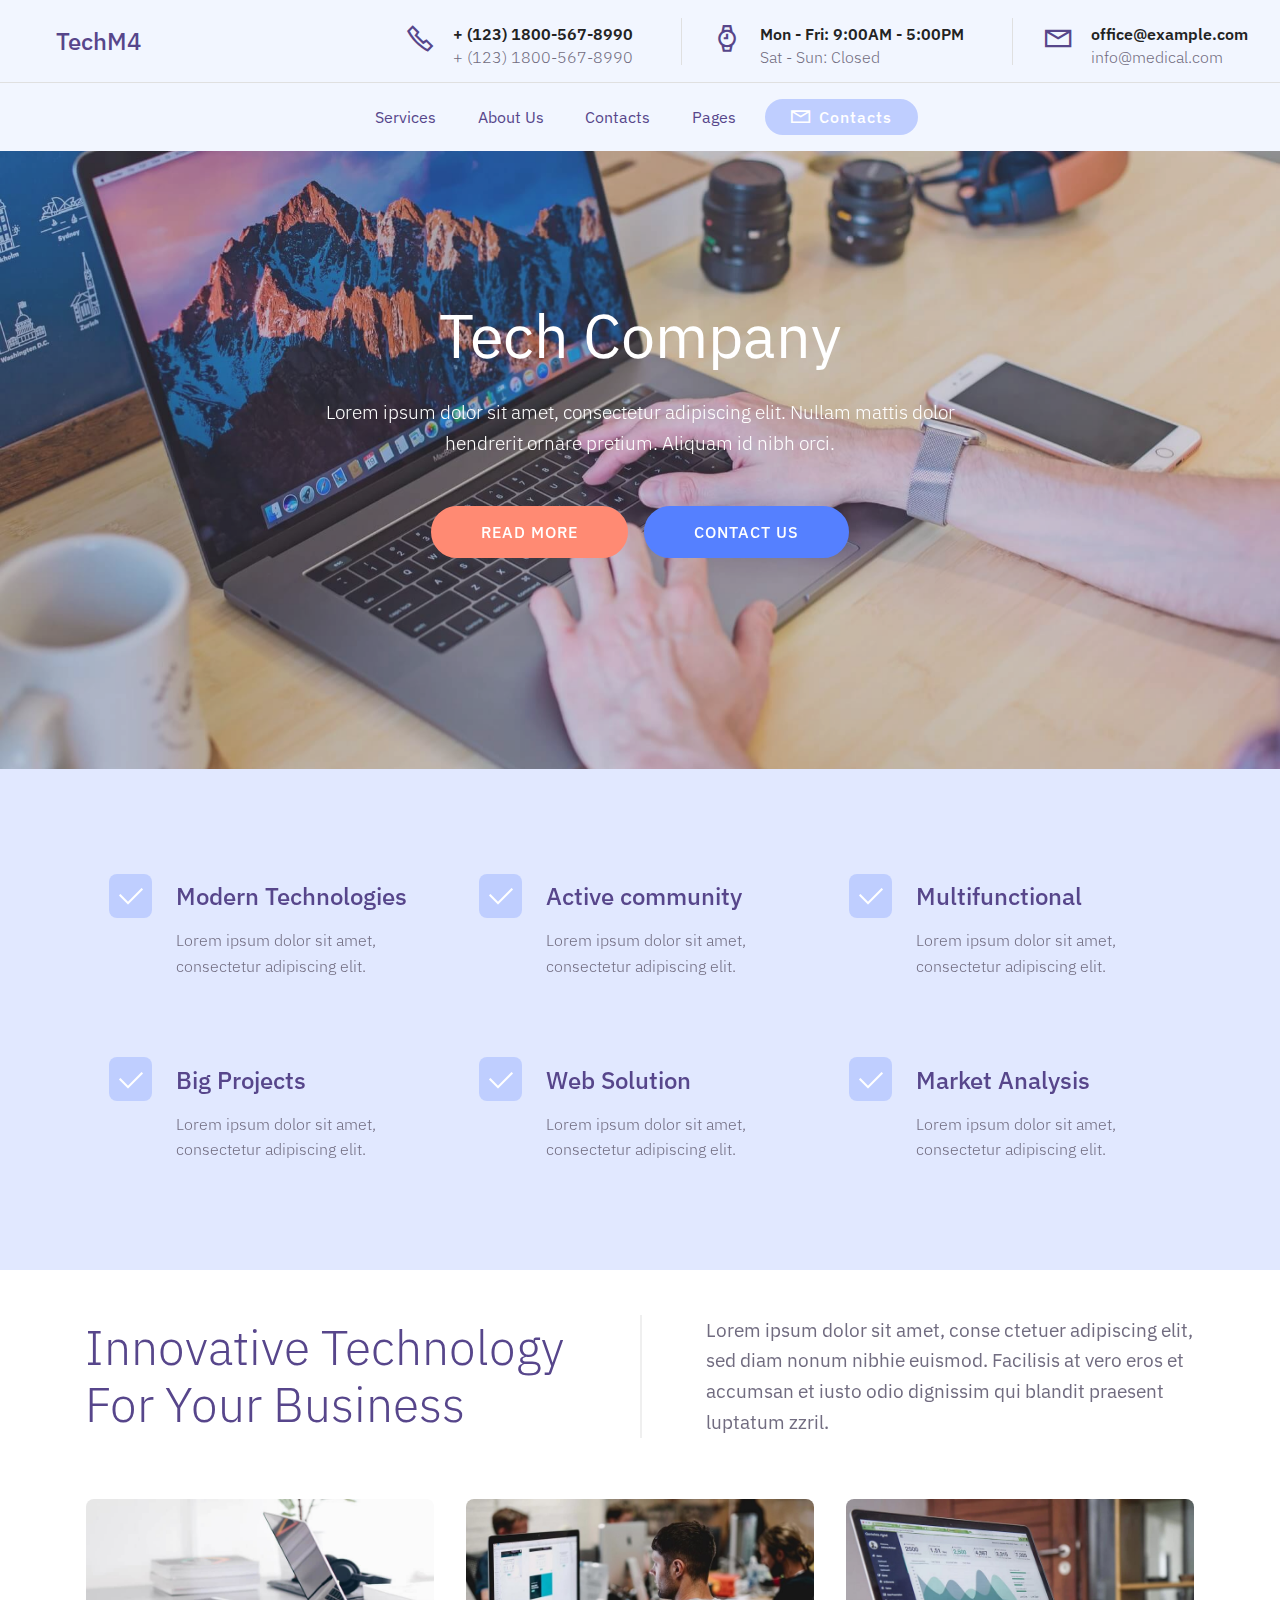
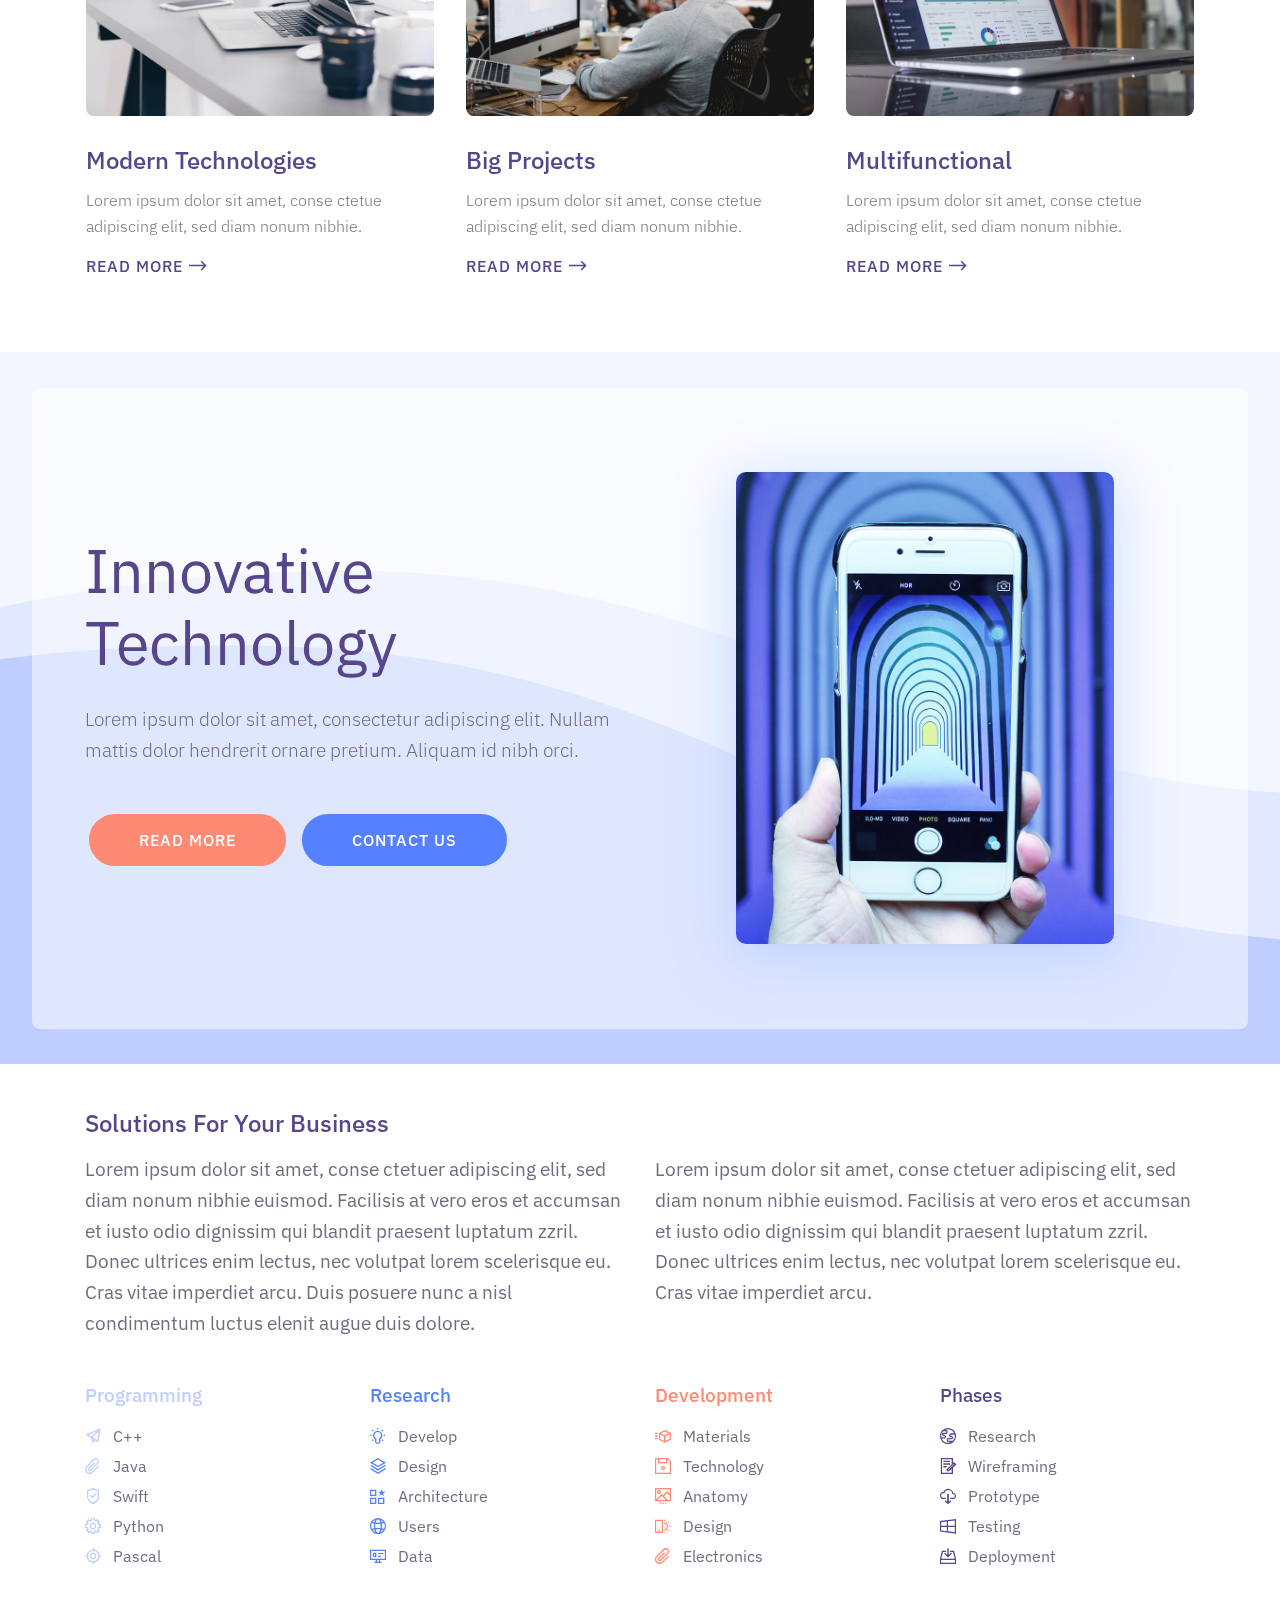
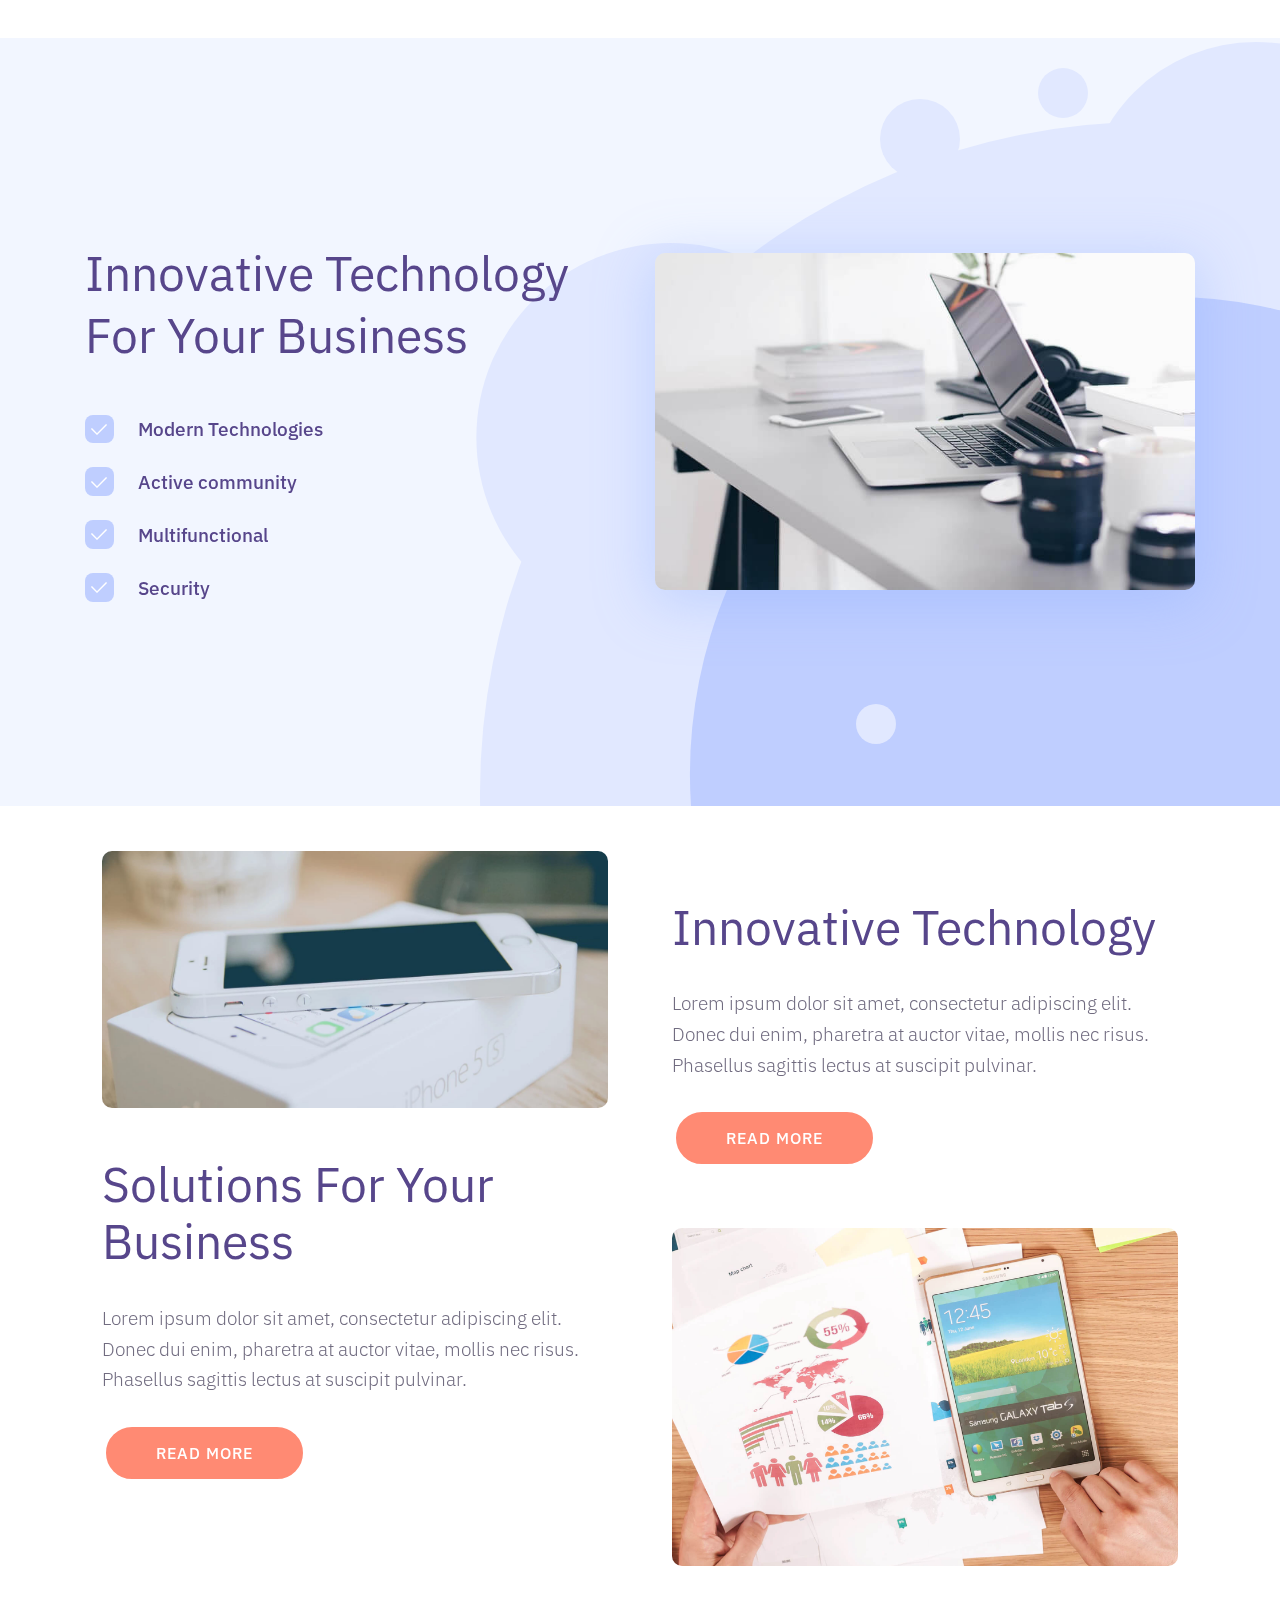
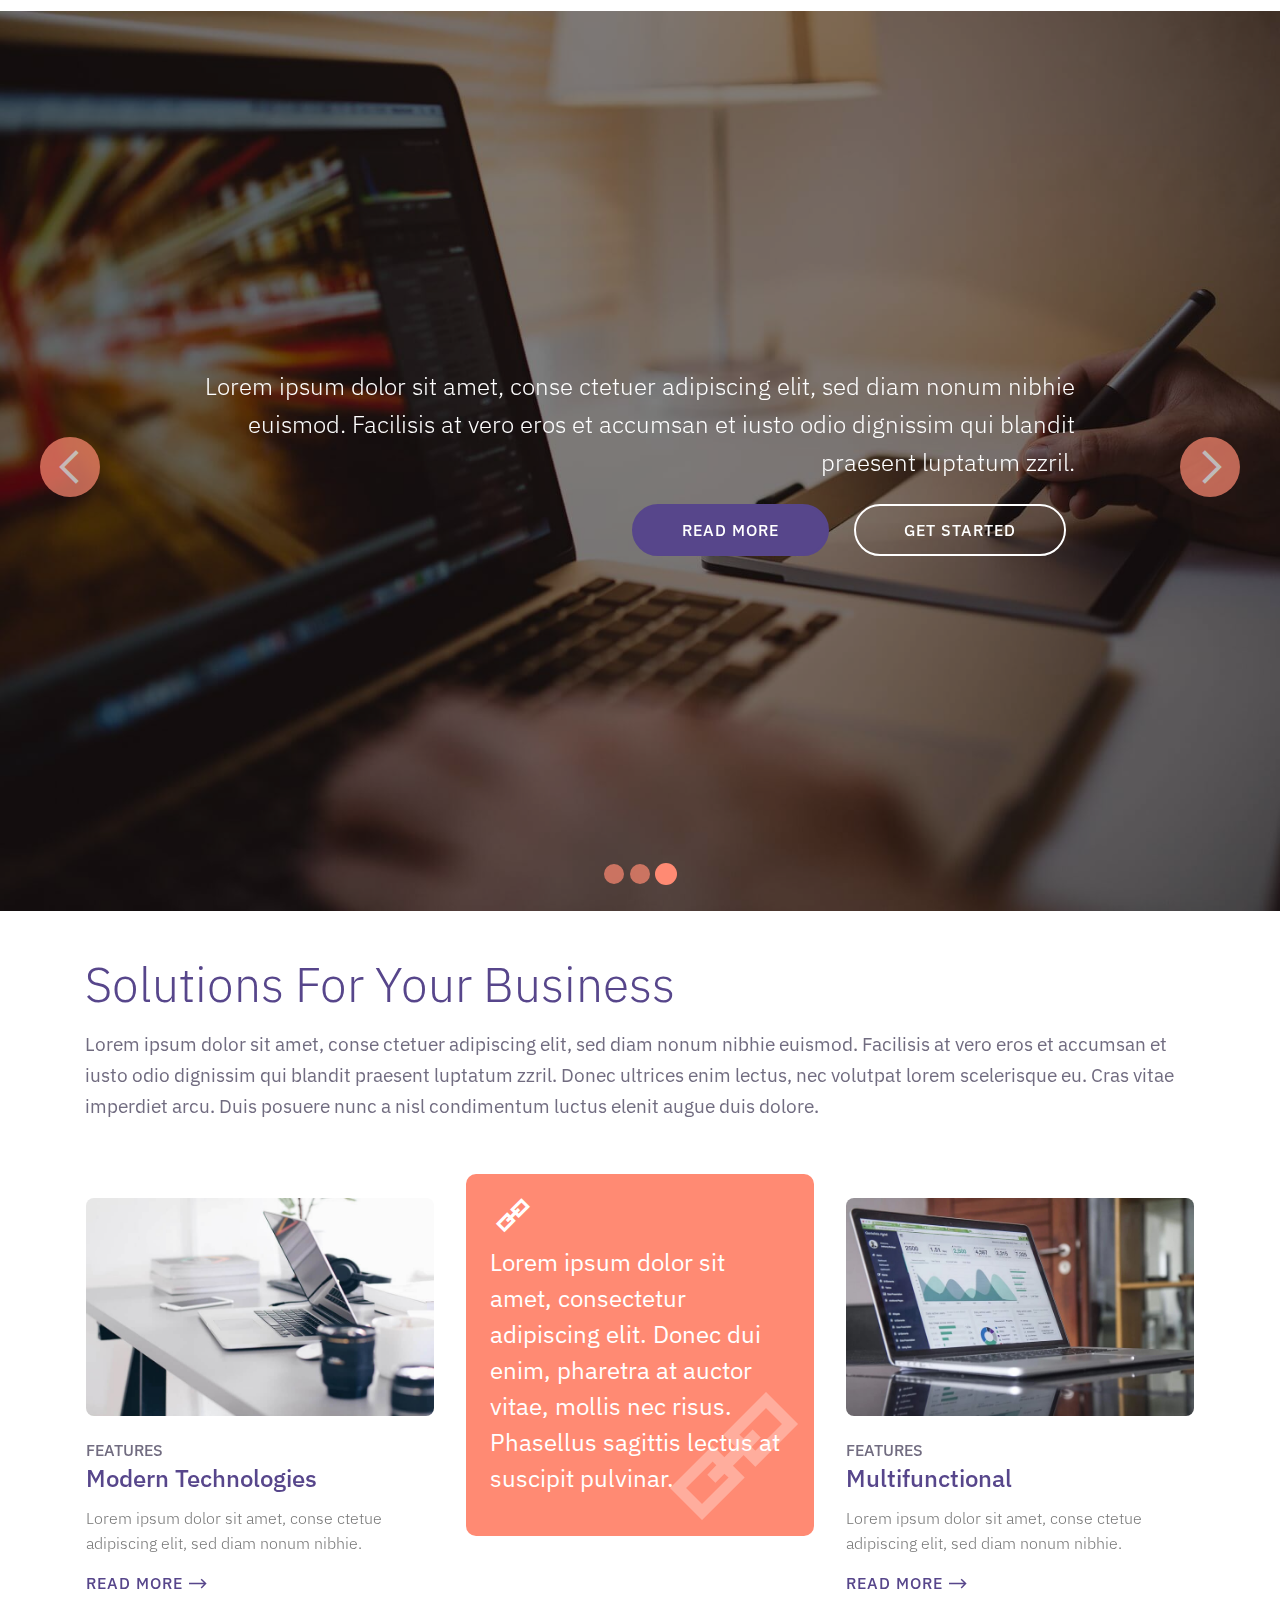
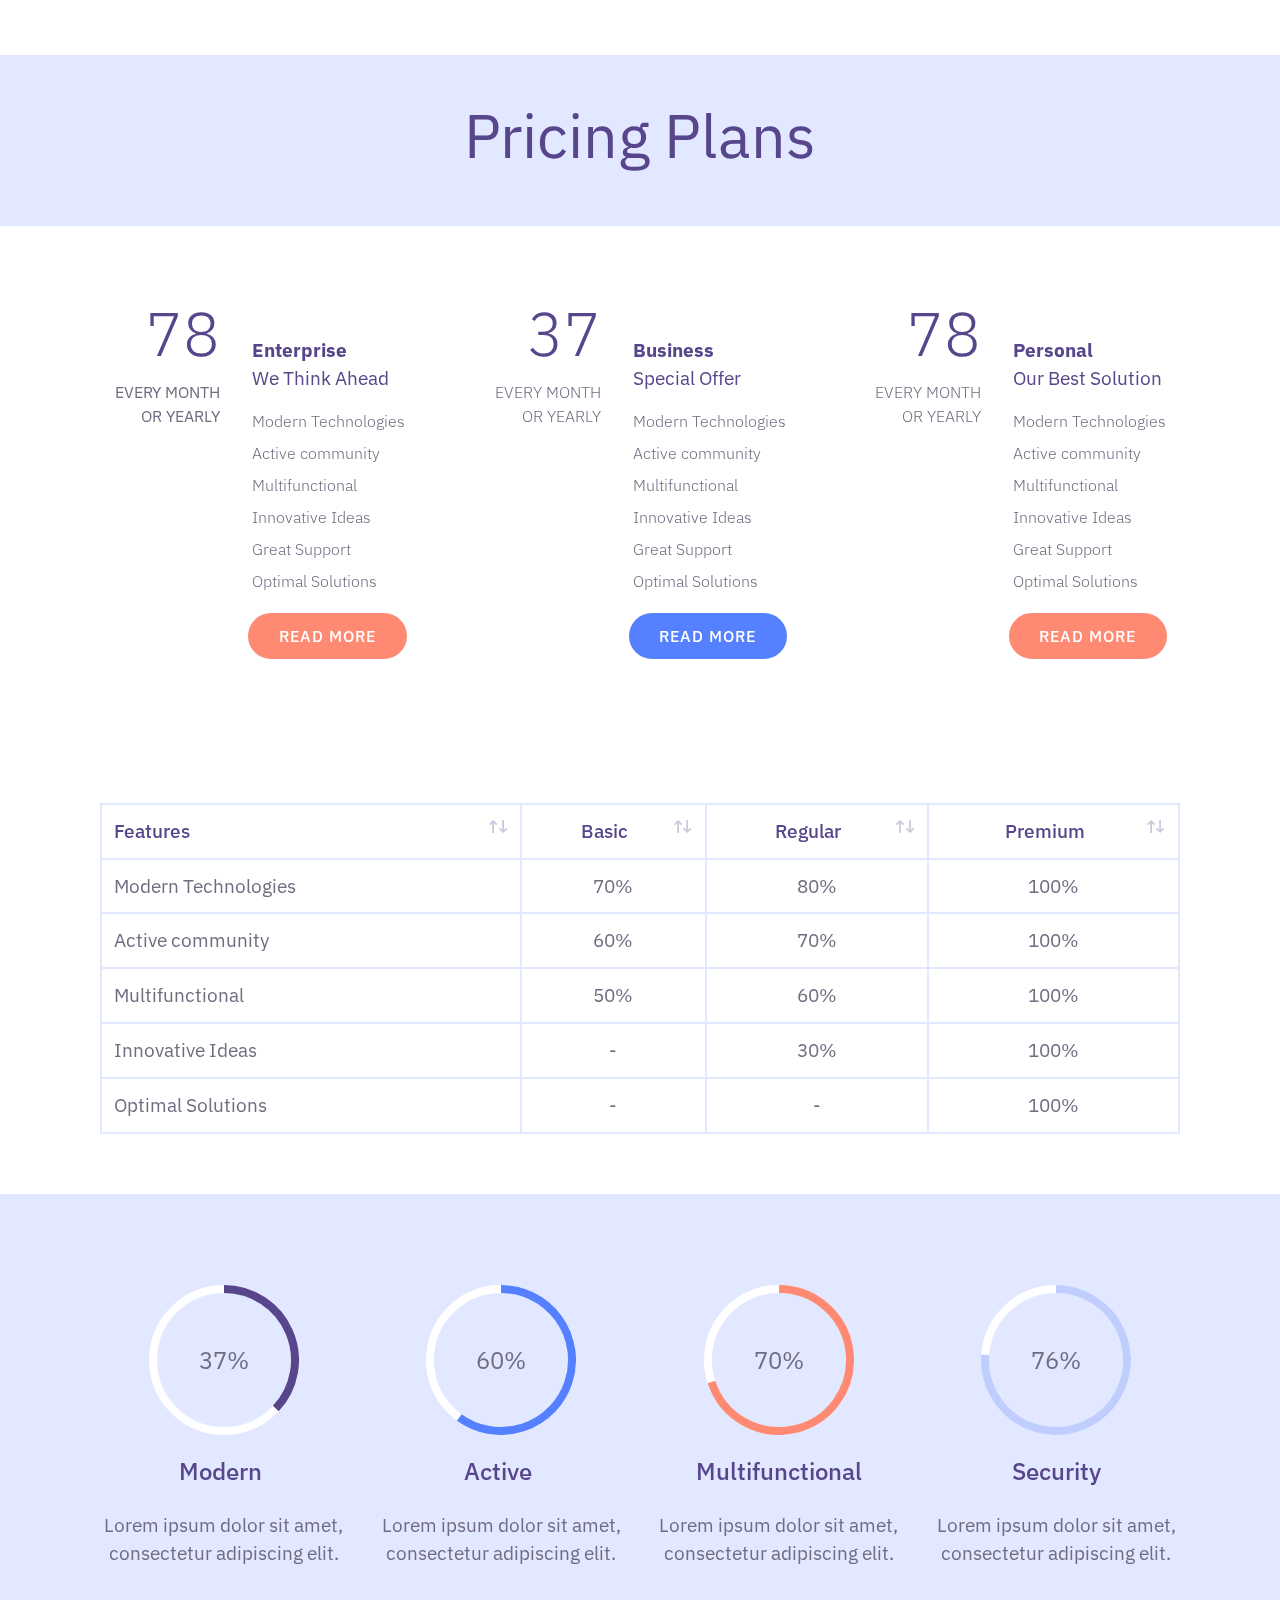
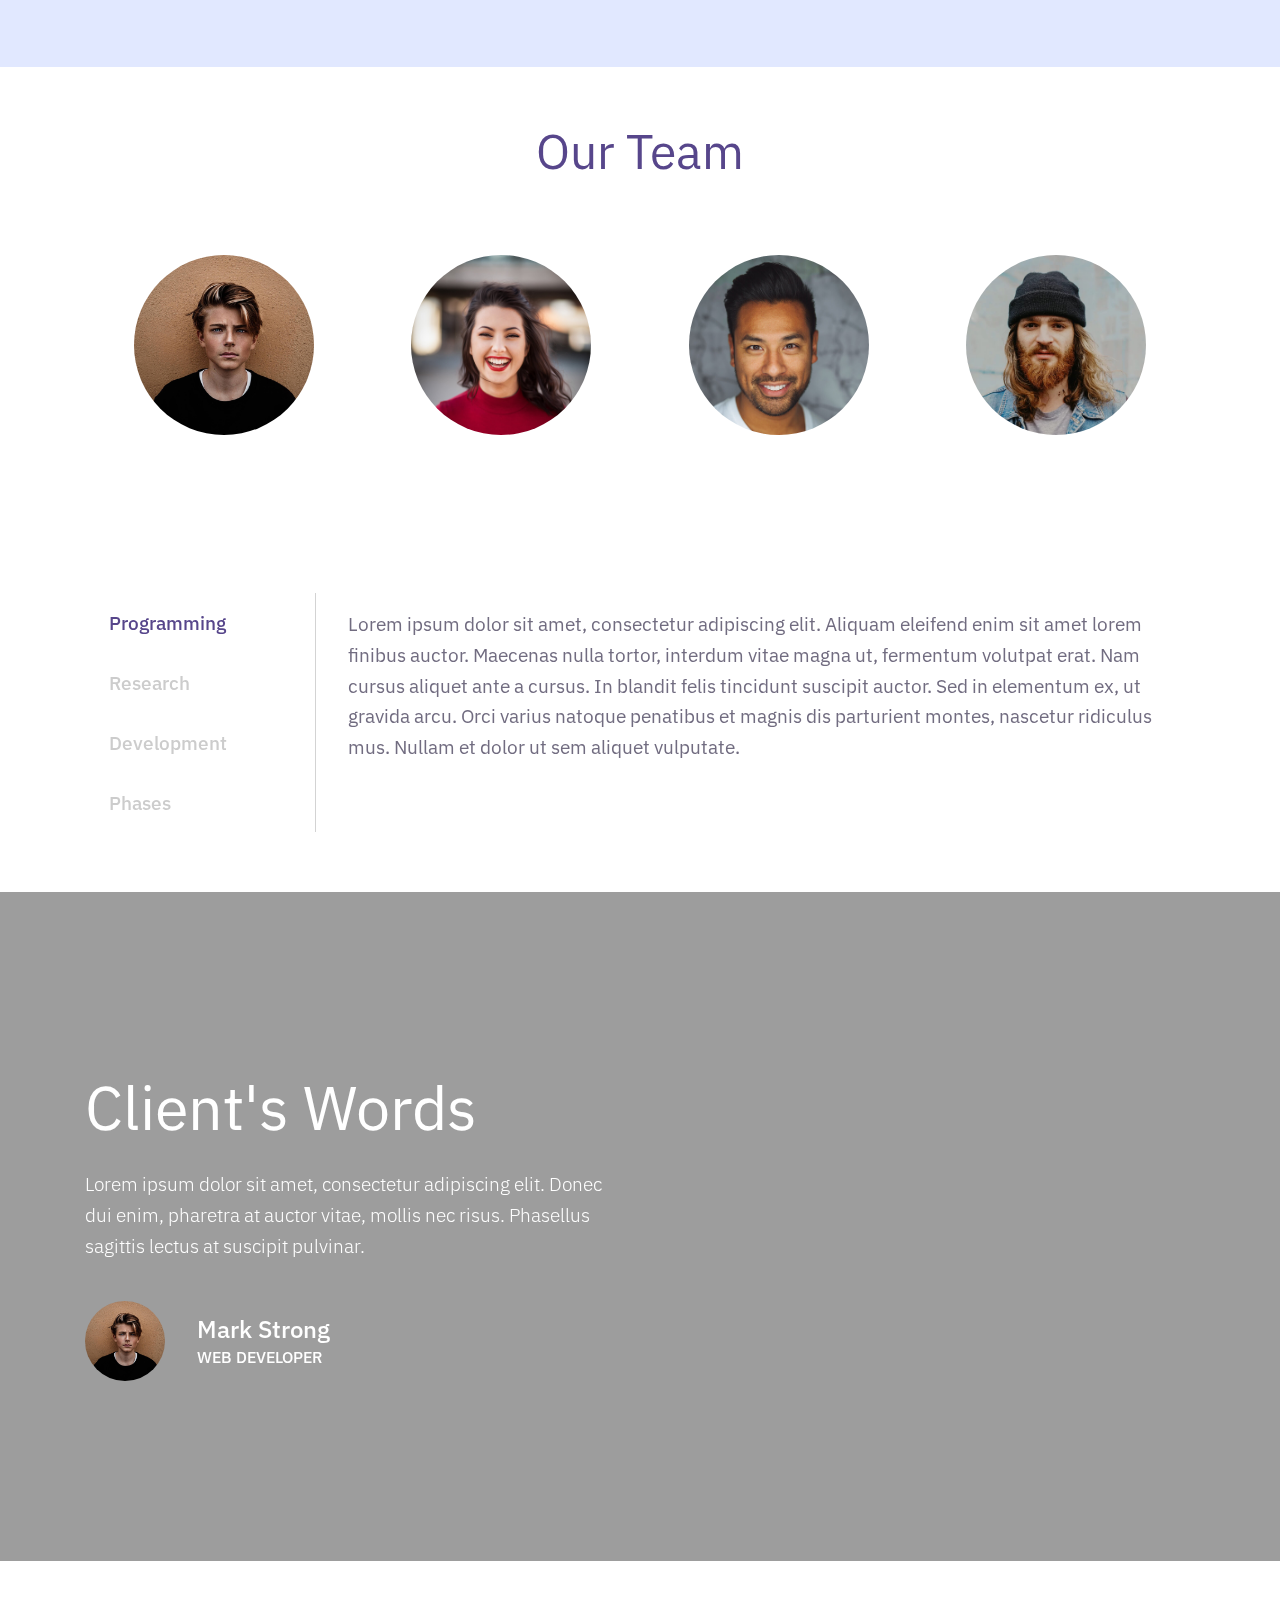
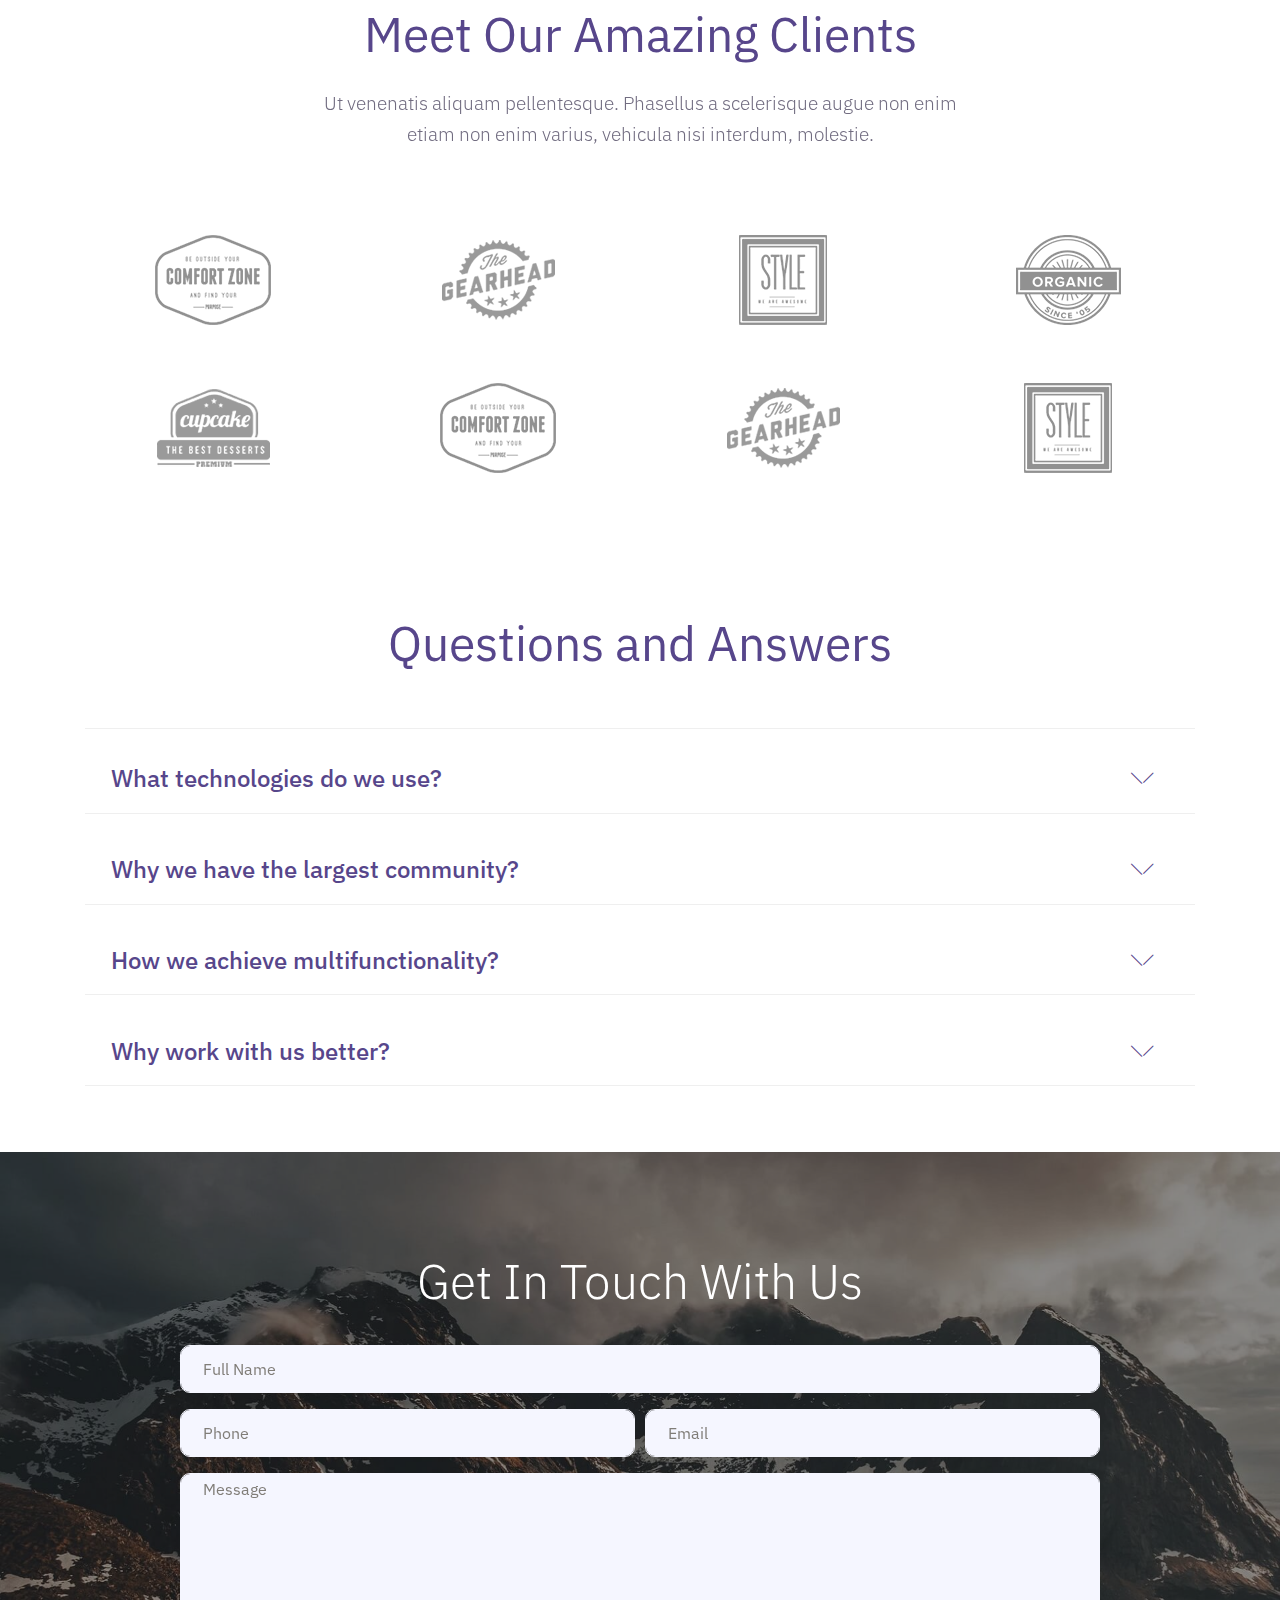
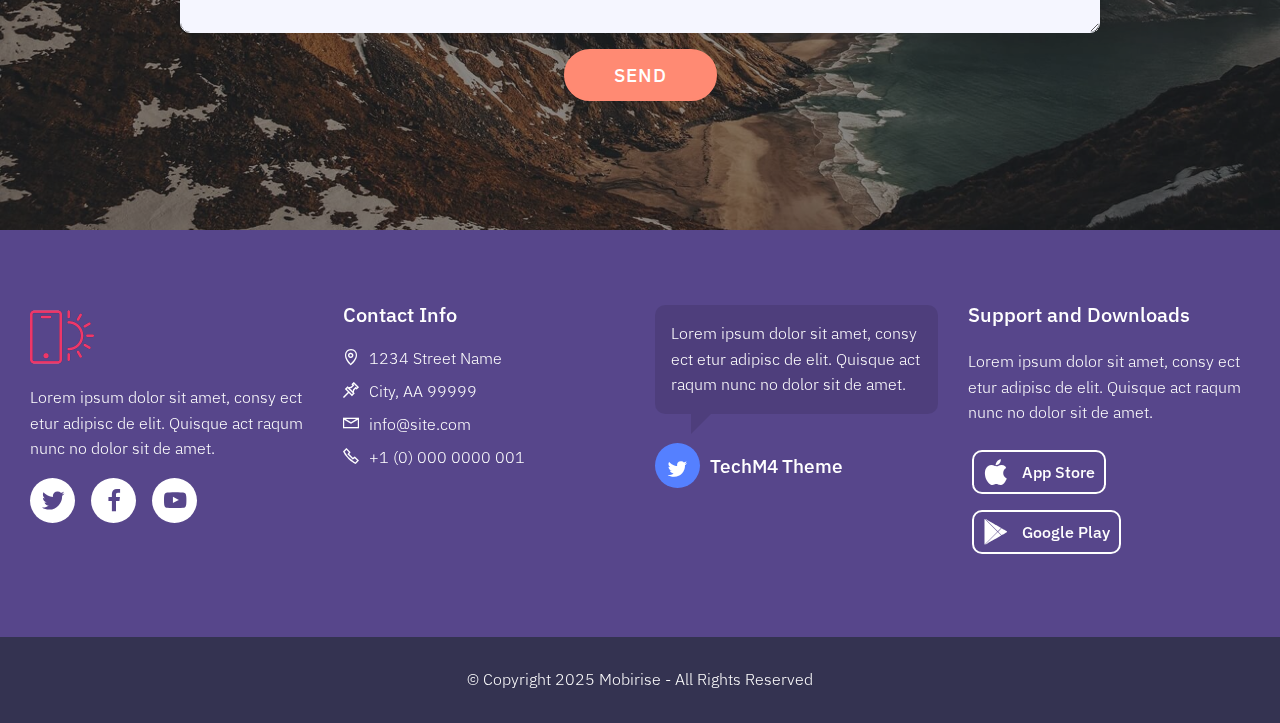
==== page1.html @ 77e05634 "update" ====
<!DOCTYPE html>
<html  >
<head>
  
  <meta charset="UTF-8">
  <meta http-equiv="X-UA-Compatible" content="IE=edge">
  
  <meta name="viewport" content="width=device-width, initial-scale=1, minimum-scale=1">
  <link rel="shortcut icon" href="assets/images/tgs5efo1o-147x147.png" type="image/x-icon">
  <meta name="description" content="">
  
  
  <title>vinaas-page</title>
  <link rel="stylesheet" href="assets/web/assets/mobirise-icons2/mobirise2.css">
  <link rel="stylesheet" href="assets/web/assets/mobirise-icons/mobirise-icons.css">
  <link rel="stylesheet" href="assets/tether/tether.min.css">
  <link rel="stylesheet" href="assets/bootstrap/css/bootstrap.min.css">
  <link rel="stylesheet" href="assets/bootstrap/css/bootstrap-grid.min.css">
  <link rel="stylesheet" href="assets/bootstrap/css/bootstrap-reboot.min.css">
  <link rel="stylesheet" href="assets/dropdown/css/style.css">
  <link rel="stylesheet" href="assets/datatables/data-tables.bootstrap4.min.css">
  <link rel="stylesheet" href="assets/as-pie-progress/css/progress.min.css">
  <link rel="stylesheet" href="assets/formstyler/jquery.formstyler.css">
  <link rel="stylesheet" href="assets/formstyler/jquery.formstyler.theme.css">
  <link rel="stylesheet" href="assets/socicon/css/styles.css">
  <link rel="stylesheet" href="assets/theme/css/style.css">
  <link rel="preload" href="https://fonts.googleapis.com/css?family=IBM+Plex+Sans:100,100i,200,200i,300,300i,400,400i,500,500i,600,600i,700,700i&display=swap" as="style" onload="this.onload=null;this.rel='stylesheet'">
  <noscript><link rel="stylesheet" href="https://fonts.googleapis.com/css?family=IBM+Plex+Sans:100,100i,200,200i,300,300i,400,400i,500,500i,600,600i,700,700i&display=swap"></noscript>
  <link rel="preload" as="style" href="assets/mobirise/css/mbr-additional.css"><link rel="stylesheet" href="assets/mobirise/css/mbr-additional.css" type="text/css">
  
  
  
  
</head>
<body>
  
  <section class="menu cid-rx3Dmj9ihp" once="menu" id="menu06-a0">

    

    <nav class="navbar navbar-dropdown align-items-center navbar-fixed-top navbar-toggleable-sm">
        <div class="menu-content-top">
            <div class="menu-logo">
                <div class="navbar-brand">
                    
                    <span class="navbar-caption-wrap"><a href="#" class="brand-link mbr-black text-info display-5">
                            TechM4</a></span>
                </div>
            </div>
            <div class="menu-content-right">
                <div class="info-widget">
                    <span class="widget-icon mbr-iconfont mobi-mbri-phone mobi-mbri" style="color: rgb(87, 70, 139); fill: rgb(87, 70, 139);"></span>
                    <div class="widget-content display-4">
                        <p class="widget-title mbr-fonts-style display-4">+ (123) 1800-567-8990</p>
                        <p class="widget-text mbr-fonts-style display-4">+ (123) 1800-567-8990</p>
                    </div>
                </div>
                <div class="info-widget">
                    <span class="widget-icon mbr-iconfont mobi-mbri-watch mobi-mbri" style="color: rgb(87, 70, 139); fill: rgb(87, 70, 139);"></span>
                    <div class="widget-content display-4">
                        <p class="widget-title mbr-fonts-style display-4">Mon - Fri: 9:00AM - 5:00PM</p>
                        <p class="widget-text mbr-fonts-style display-4">Sat - Sun: Closed</p>
                    </div>
                </div>
                <div class="info-widget">
                    <span class="widget-icon mbr-iconfont mobi-mbri-letter mobi-mbri" style="color: rgb(87, 70, 139); fill: rgb(87, 70, 139);"></span>
                    <div class="widget-content mbr-fonts-style">
                        <p class="widget-title display-4">office@example.com</p>
                        <p class="widget-text mbr-fonts-style display-4">info@medical.com</p>
                    </div>
                </div>
            </div>
        </div>
        <div class="menu-bottom">
            <div class="collapse navbar-collapse" id="navbarSupportedContent">
                <ul class="navbar-nav nav-dropdown js-float-line" data-app-modern-menu="true">
                    <li class="nav-item">
                        <a class="nav-link link mbr-black text-info display-4" href="#">
                            Services
                        </a>
                    </li>
                    <li class="nav-item">
                        <a class="nav-link link mbr-black text-info display-4" href="#">
                            About Us
                        </a>
                    </li>
                    <li class="nav-item">
                        <a class="nav-link link mbr-black text-info display-4" href="#">
                            Contacts
                        </a>
                    </li>
                    <li class="nav-item">
                        <a class="nav-link link mbr-black text-info display-4" href="#">
                            Pages
                        </a>
                    </li>
                </ul>
                <div class="navbar-buttons mbr-section-btn"><a class="btn btn-sm btn-success display-4" href="#"><span class="mobi-mbri mobi-mbri-letter mbr-iconfont mbr-iconfont-btn"></span>
                        Сontacts</a></div>
            </div>
            <button class="navbar-toggler " type="button" data-toggle="collapse" data-target="#navbarSupportedContent" aria-controls="navbarSupportedContent" aria-expanded="false" aria-label="Toggle navigation">
                <div class="hamburger">
                    <span></span>
                    <span></span>
                    <span></span>
                    <span></span>
                </div>
            </button>
        </div>
    </nav>
</section>

<section class="cid-rleMsGxdOA mbr-parallax-background" id="header02-5q">

    

    <div class="mbr-overlay" style="opacity: 0.3; background-color: rgb(113, 108, 128);"></div>

    <div class="container align-center">
        <div class="row justify-content-md-start justify-content-md-center">
            <div class="mbr-white col-md-12 col-lg-7">
                <h1 class="mbr-section-title mbr-regular pb-3 align-left mbr-fonts-style display-1">Tech Company</h1>
                
                <p class="mbr-text mbr-light pb-3 align-left mbr-fonts-style display-7">
                    Lorem ipsum dolor sit amet, consectetur adipiscing elit. Nullam mattis dolor hendrerit ornare
                    pretium. Aliquam id nibh orci.</p>
                <div class="align-left mbr-section-btn"><a class="btn btn-md btn-primary display-4" href="#">READ MORE</a>
                    <a class="btn btn-md btn-secondary display-4" href="#">CONTACT US</a></div>
            </div>
        </div>
    </div>
    
</section>

<section class="features1 cid-rx3DuVTvT8" id="features04-a2">

    

    
    <div class="container">
        <div class="media-container-row">

            <div class="card cardcolor p-3 col-12 col-md-8 col-lg-4">
                <div class="card-img pt-2">
                    <span class="mbr-iconfont img1 mobi-mbri-success mobi-mbri"></span>
                </div>
                <div class="card-box">
                    <h4 class="card-title py-2 align-left mbr-fonts-style display-5">
                        Modern Technologies</h4>
                    <p class="mbr-text align-left mbr-fonts-style display-4">
                        Lorem ipsum dolor sit amet, consectetur adipiscing elit.</p>
                </div>
            </div>

            <div class="card cardcolor p-3 col-12 col-md-8 col-lg-4">
                <div class="card-img pt-2">
                    <span class="mbr-iconfont img1 mobi-mbri-success mobi-mbri"></span>
                </div>
                <div class="card-box">
                    <h4 class="card-title py-2 align-left mbr-fonts-style display-5">Active community</h4>
                    <p class="mbr-text align-left mbr-fonts-style display-4">
                        Lorem ipsum dolor sit amet, consectetur adipiscing elit.
                    </p>
                </div>
            </div>

            <div class="card cardcolor p-3 col-12 col-md-8 col-lg-4">
                <div class="card-img pt-2">
                    <span class="mbr-iconfont img1 mobi-mbri-success mobi-mbri"></span>
                </div>
                <div class="card-box">
                    <h4 class="card-title py-2 align-left mbr-fonts-style display-5">

                        Multifunctional</h4>
                    <p class="mbr-text align-left mbr-fonts-style display-4">
                        Lorem ipsum dolor sit amet, consectetur adipiscing elit.
                    </p>
                </div>
            </div>

            

        </div>

        <div class="media-container-row pt-3">

            <div class="card cardcolor p-3 col-12 col-md-8 col-lg-4">
                <div class="card-img pt-2">
                    <span class="mbr-iconfont img1 mobi-mbri-success mobi-mbri"></span>
                </div>
                <div class="card-box">
                    <h4 class="card-title py-2 align-left mbr-fonts-style display-5">Big Projects</h4>
                    <p class="mbr-text align-left mbr-fonts-style display-4">
                        Lorem ipsum dolor sit amet, consectetur adipiscing elit.</p>
                </div>
            </div>

            <div class="card cardcolor p-3 col-12 col-md-8 col-lg-4">
                <div class="card-img pt-2">
                    <span class="mbr-iconfont img1 mobi-mbri-success mobi-mbri"></span>
                </div>
                <div class="card-box">
                    <h4 class="card-title py-2 align-left mbr-fonts-style display-5">Web Solution</h4>
                    <p class="mbr-text align-left mbr-fonts-style display-4">
                        Lorem ipsum dolor sit amet, consectetur adipiscing elit.
                    </p>
                </div>
            </div>

            <div class="card cardcolor p-3 col-12 col-md-8 col-lg-4">
                <div class="card-img pt-2">
                    <span class="mbr-iconfont img1 mobi-mbri-success mobi-mbri"></span>
                </div>
                <div class="card-box">
                    <h4 class="card-title align-left py-2 mbr-fonts-style display-5">Market Analysis</h4>
                    <p class="mbr-text align-left mbr-fonts-style display-4">
                        Lorem ipsum dolor sit amet, consectetur adipiscing elit.
                    </p>
                </div>
            </div>

            

        </div>


    </div>

</section>

<section class="header4 cid-rlqFCvwlj5" id="content06-9h">

    

    

    <div class="container">
        <div class="row">

            <div class="col-md-12 col-lg-6 align-left">
                <h1 class="mbr-section-title align-left mbr-white mbr-fonts-style display-2">Innovative Technology
                    For Your Business</h1>
            </div>


            <div class="col-md-12 col-lg-6 block-border align-left">
                <p class="mbr-text align-left mbr-fonts-style display-7">
                    Lorem ipsum dolor sit amet, conse ctetuer adipiscing elit, sed diam nonum nibhie euismod. Facilisis
                    at vero eros et accumsan et iusto odio dignissim qui blandit praesent luptatum zzril.<br></p>

            </div>



        </div>
    </div>
</section>

<section class="features2 cid-rlf7zVPuy8" id="features012-7s">

    

    

    <div class="container">
        

        <div class="row justify-content-center">
            <div class="card p-3 col-12 col-md-6 col-lg-4">
                <div class="card-wrapper">
                    <div class="card-img">
                        <img src="assets/images/03.jpg" alt="">
                    </div>
                    <div class="card-box align-left">
                        <h4 class="card-title align-left pb-3 mbr-fonts-style display-5">Modern Technologies</h4>
                        <p class="mbr-text align-left mbr-fonts-style display-4">Lorem ipsum dolor sit amet, conse ctetue
                            adipiscing elit, sed diam nonum nibhie.</p>

                        <div class="mbr-section-btn"><a class="btn btn-md btn-info-outline display-4" href="#"><span class="mobi-mbri mobi-mbri-right mbr-iconfont mbr-iconfont-btn"></span>READ MORE</a>
                        </div>

                    </div>
                </div>
            </div>

            <div class="card p-3 col-12 col-md-6 col-lg-4">
                <div class="card-wrapper">
                    <div class="card-img">
                        <img src="assets/images/04.jpg" alt="">
                    </div>
                    <div class="card-box align-left">
                        <h4 class="card-title pb-3 align-left mbr-fonts-style display-5">Big Projects</h4>
                        <p class="mbr-text align-left mbr-fonts-style display-4">Lorem ipsum dolor sit amet, conse ctetue
                            adipiscing elit, sed diam nonum nibhie.</p>

                        <div class="mbr-section-btn"><a class="btn btn-md btn-info-outline display-4" href="#"><span class="mobi-mbri mobi-mbri-right mbr-iconfont mbr-iconfont-btn"></span>READ MORE</a>
                        </div>
                    </div>
                </div>
            </div>

            <div class="card p-3 col-12 col-md-6 col-lg-4">
                <div class="card-wrapper">
                    <div class="card-img">
                        <img src="assets/images/07.jpg" alt="">
                    </div>
                    <div class="card-box align-left">
                        <h4 class="card-title align-left pb-3 mbr-fonts-style display-5">
                            Multifunctional
                        </h4>
                        <p class="mbr-text align-left mbr-fonts-style display-4">Lorem ipsum dolor sit amet, conse ctetue
                            adipiscing elit, sed diam nonum nibhie.</p>

                        <div class="mbr-section-btn"><a class="btn btn-md btn-info-outline display-4" href="#"><span class="mobi-mbri mobi-mbri-right mbr-iconfont mbr-iconfont-btn"></span>READ MORE</a>
                        </div>
                    </div>
                </div>
            </div>

            
        </div>
    </div>
</section>

<section class="cid-rlfakgRAMH" id="header03-7y">

    

    


    <svg xmlns="http://www.w3.org/2000/svg" xmlns:xlink="http://www.w3.org/1999/xlink" width="1380" height="810px" viewBox="0 -8.992806499463768e-14 1380 810" preserveAspectRatio="xMidYMid meet">
        <rect id="svgEditorBackground" x="0" y="0" width="1380" height="810" style="fill: none; stroke: none;"></rect>
        <defs id="svgEditorDefs">
            <polygon id="svgEditorShapeDefs" style="fill:khaki;stroke:black;vector-effect:non-scaling-stroke;stroke-width:1px;"></polygon>
            <path id="svgEditorClosePathDefs" style="stroke:black;stroke-width:1px;fill:khaki;"></path>
        </defs>
        <path d="M15083.791600683318,645.6720847341486c496.6000000000058,747.7999999999951,1953.3704016668416,1862.6734725832403,2751.999999999978,1967.9999999999955s1884.300000000003,-198.89999999999964,2718.7056474818382,-552.6365690040448s1746.4898225846773,-519.9524548776521,2593.2943525181545,-567.3634309959566s2251,-23.399999999999636,4384,1520.0000000000032s3205.199999999997,1437.2000000000025,4047.9999999999854,1520.0000000000018s3305.000000000029,-270.2999999999993,4640.000000000029,-1152s74.60000000000582,3328.3000000000065,32,3792.0000000000073s-19509.4,4591.000000000004,-21087.999999999993,-128.00000000000182s-1679.5999999999913,-6358.300000000001,-80,-6400Z" style="stroke:black;fill:khaki;stroke-width:0px;" id="e12_areaS3" transform="matrix(0.0650006 -0.00123765 0.00123765 0.0650006 -995.543 317.589)"></path>
        <path d="M12434.469938292996,-979.2324603008726c496.600000000004,747.8000000000001,1953.3704016668398,1862.673472583247,2752.000000000018,1967.9999999999995s1884.2999999999865,-198.90000000000055,2718.7056474818364,-552.6365690040473s1746.4898225846846,-519.9524548776479,2593.2943525181618,-567.3634309959524s2251,-23.400000000001455,4384,1520s3205.199999999997,1437.1999999999962,4048,1519.9999999999955s3304.9999999999927,-270.3000000000011,4640,-1151.9999999999955s74.60000000000582,3328.3,32,3791.9999999999955s-19509.400000000023,4590.999999999997,-21088.000000000015,-127.99999999999818s-1679.5999999999985,-6358.300000000008,-80,-6400.0000000000055Z" style="stroke:black;fill:aqua;stroke-width:0px;" id="e19_areaS3" transform="matrix(0.0647268 0.00608646 -0.00608646 0.0647268 -823.261 331.266)"></path><text dy="-0.5em" style="fill:black;font-family:Arial;font-size:20px;" id="e14_texte" transform="matrix(0.0640454 0 0 0.0640454 -832.187 329.878)">
            <textPath id="e13_textPath" xlink:href="#e12_areaS3">T</textPath>
        </text>
    </svg>

    <div class="box"></div>

    <div class="container align-center">
        <div class="row">
            <div class="col-md-12 col-lg-6 py-4 m-auto">
                <h1 class="mbr-section-title mbr-regular pb-3 align-left mbr-fonts-style display-1">Innovative Technology</h1>
                
                <p class="mbr-text mbr-light pb-3 align-left mbr-fonts-style display-7">
                    Lorem ipsum dolor sit amet, consectetur adipiscing elit. Nullam mattis dolor hendrerit ornare
                    pretium. Aliquam id nibh orci.</p>
                <div class="align-left mbr-section-btn"><a class="btn btn-md btn-primary display-4" href="#">READ MORE</a>
                    <a class="btn btn-md btn-secondary display-4" href="#">CONTACT US</a></div>
            </div>

            <div class="col-lg-6 col-md-12 align-center">
                <img src="assets/images/01.jpg" alt="">

            </div>
        </div>



    </div>
    
</section>

<section class="header4 cid-rlfa7hhBoL" id="content07-7w">

    

    

    <div class="container">
        <div class="row justify-content-md-center">
            <div class=" col-md-12 col-lg-12 align-left">
                
                <h1 class="mbr-section-title align-left mbr-white pb-2 mbr-fonts-style display-5">Solutions For Your Business</h1>
            </div>
            <div class=" col-md-12 col-lg-6 align-left">
                <p class="mbr-text align-left mbr-fonts-style display-7">
                    Lorem ipsum dolor sit amet, conse ctetuer adipiscing elit, sed diam nonum nibhie euismod. Facilisis
                    at vero eros et accumsan et iusto odio dignissim qui blandit praesent luptatum zzril. Donec ultrices
                    enim lectus, nec volutpat lorem scelerisque eu. Cras vitae imperdiet arcu. Duis posuere nunc a nisl
                    condimentum luctus elenit augue duis dolore.</p>
            </div>

            <div class=" col-md-12 col-lg-6 align-left">
                <p class="mbr-text align-left mbr-fonts-style display-7">
                    Lorem ipsum dolor sit amet, conse ctetuer adipiscing elit, sed diam nonum nibhie euismod. Facilisis
                    at vero eros et accumsan et iusto odio dignissim qui blandit praesent luptatum zzril. Donec ultrices
                    enim lectus, nec volutpat lorem scelerisque eu. Cras vitae imperdiet arcu.</p>
            </div>



        </div>
    </div>
</section>

<section class="cid-rlfa6AcanJ" id="content04-7v">

    

    

    <div class="container">
        <div class="row justify-content-center">
            
            
            
            <div class="col-6 col-md-3 col-lg-3 md-pb">
                
                <h3 class="col-title1 mbr-semibold pb-3 mbr-fonts-style display-7">Programming</h3>
                <ul class="list">
                    
                <li class="item-wrap align-left">
                        <span class="mbr-iconfont mobi-mbri-paper-plane mobi-mbri" style="color: rgb(191, 206, 255); fill: rgb(191, 206, 255);"></span>
                        <h4 class="item1 mbr-regular mbr-fonts-style display-4">C++</h4>
                    </li><li class="item-wrap">
                        <span class="mbr-iconfont mobi-mbri-paperclip mobi-mbri" style="color: rgb(191, 206, 255); fill: rgb(191, 206, 255);"></span>
                        <h4 class="item1 mbr-regular mbr-fonts-style display-4">Java</h4>
                    </li><li class="item-wrap">
                        <span class="mbr-iconfont mobi-mbri-protect mobi-mbri" style="color: rgb(191, 206, 255); fill: rgb(191, 206, 255);"></span>
                        <h4 class="item1 mbr-regular mbr-fonts-style display-4">Swift</h4>
                    </li><li class="item-wrap">
                        <span class="mbr-iconfont mobi-mbri-setting mobi-mbri" style="color: rgb(191, 206, 255); fill: rgb(191, 206, 255);"></span>
                        <h4 class="item1 mbr-regular mbr-fonts-style display-4">Python</h4>
                    </li><li class="item-wrap">
                        <span class="mbr-iconfont mobi-mbri-target mobi-mbri" style="color: rgb(191, 206, 255); fill: rgb(191, 206, 255);"></span>
                        <h4 class="item1 mbr-regular mbr-fonts-style display-4">Pascal</h4>
                    </li></ul>
         
            </div>
            
             <div class="col-6 col-md-3 col-lg-3 md-pb">
                
                <h3 class="col-title2 mbr-semibold pb-3 mbr-fonts-style display-7">Research</h3>
                <ul class="list">
                    
                <li class="item-wrap">
                        <span class="mbr-iconfont mobi-mbri-idea mobi-mbri" style="color: rgb(85, 128, 255); fill: rgb(85, 128, 255);"></span>
                        <h4 class="item2 mbr-regular mbr-fonts-style display-4">Develop</h4>
                    </li><li class="item-wrap">
                        <span class="mbr-iconfont mobi-mbri-layers mobi-mbri" style="color: rgb(85, 128, 255); fill: rgb(85, 128, 255);"></span>
                        <h4 class="item2 mbr-regular mbr-fonts-style display-4">Design</h4>
                    </li><li class="item-wrap">
                        <span class="mbr-iconfont mobi-mbri-features mobi-mbri" style="color: rgb(85, 128, 255); fill: rgb(85, 128, 255);"></span>
                        <h4 class="item2 mbr-regular mbr-fonts-style display-4">Architecture</h4>
                    </li><li class="item-wrap">
                        <span class="mbr-iconfont mobi-mbri-globe-2 mobi-mbri" style="color: rgb(85, 128, 255); fill: rgb(85, 128, 255);"></span>
                        <h4 class="item2 mbr-regular mbr-fonts-style display-4">Users</h4>
                    </li><li class="item-wrap">
                        <span class="mbr-iconfont mobi-mbri-sites mobi-mbri" style="color: rgb(85, 128, 255); fill: rgb(85, 128, 255);"></span>
                        <h4 class="item2 mbr-regular mbr-fonts-style display-4">Data</h4>
                    </li></ul>
         
            </div>
            
            
              <div class="col-6 col-md-3 col-lg-3">
                
                <h3 class="col-title3 mbr-semibold pb-3 mbr-fonts-style display-7">Development
</h3>
                <ul class="list">
                    
                <li class="item-wrap">
                        <span class="mbr-iconfont mobi-mbri-delivery mobi-mbri" style="color: rgb(255, 138, 115); fill: rgb(255, 138, 115);"></span>
                        <h4 class="item3 mbr-regular mbr-fonts-style display-4">Materials</h4>
                    </li><li class="item-wrap">
                        <span class="mbr-iconfont mobi-mbri-save mobi-mbri" style="color: rgb(255, 138, 115); fill: rgb(255, 138, 115);"></span>
                        <h4 class="item3 mbr-regular mbr-fonts-style display-4">Technology</h4>
                    </li><li class="item-wrap">
                        <span class="mbr-iconfont mobi-mbri-image-slider mobi-mbri" style="color: rgb(255, 138, 115); fill: rgb(255, 138, 115);"></span>
                        <h4 class="item3 mbr-regular mbr-fonts-style display-4">Anatomy</h4>
                    </li><li class="item-wrap">
                        <span class="mbr-iconfont mobi-mbri-mobirise mobi-mbri" style="color: rgb(255, 138, 115); fill: rgb(255, 138, 115);"></span>
                        <h4 class="item3 mbr-regular mbr-fonts-style display-4">Design</h4>
                    </li><li class="item-wrap">
                        <span class="mbr-iconfont mobi-mbri-paperclip mobi-mbri" style="color: rgb(255, 138, 115); fill: rgb(255, 138, 115);"></span>
                        <h4 class="item3 mbr-regular mbr-fonts-style display-4">Electronics</h4>
                    </li></ul>
         
            </div>
                
         <div class="col-6 col-md-3 col-lg-3">
                
                <h3 class="col-title4 mbr-semibold pb-3 mbr-fonts-style display-7">Phases</h3>
                <ul class="list">
                    
                <li class="item-wrap">
                        <span class="mbr-iconfont mobi-mbri-globe mobi-mbri" style="color: rgb(87, 70, 139); fill: rgb(87, 70, 139);"></span>
                        <h4 class="item4 mbr-regular mbr-fonts-style display-4">Research</h4>
                    </li><li class="item-wrap">
                        <span class="mbr-iconfont mobi-mbri-contact-form mobi-mbri" style="color: rgb(87, 70, 139); fill: rgb(87, 70, 139);"></span>
                        <h4 class="item4 mbr-regular mbr-fonts-style display-4">Wireframing</h4>
                    </li><li class="item-wrap">
                        <span class="mbr-iconfont mobi-mbri-download-2 mobi-mbri" style="color: rgb(87, 70, 139); fill: rgb(87, 70, 139);"></span>
                        <h4 class="item4 mbr-regular mbr-fonts-style display-4">Prototype</h4>
                    </li><li class="item-wrap">
                        <span class="mbr-iconfont mobi-mbri-windows mobi-mbri" style="color: rgb(87, 70, 139); fill: rgb(87, 70, 139);"></span>
                        <h4 class="item4 mbr-regular mbr-fonts-style display-4">Testing</h4>
                    </li><li class="item-wrap">
                        <span class="mbr-iconfont mobi-mbri-to-local-drive mobi-mbri" style="color: rgb(87, 70, 139); fill: rgb(87, 70, 139);"></span>
                        <h4 class="item4 mbr-regular mbr-fonts-style display-4">Deployment</h4>
                    </li></ul>
         
            </div>
            
            
            
        </div>
    </div>
</section>

<section class="features1 cid-rlfacfJhYr" id="features010-7x">

    

    

    <svg class="svg1" xmlns="http://www.w3.org/2000/svg" xmlns:xlink="http://www.w3.org/1999/xlink" width="1380px" height="810px" viewBox="0 0  1380 810" preserveAspectRatio="xMidYMid meet">
        <rect id="svgEditorBackground" x="0" y="0" width="1380" height="810" style="fill: none; stroke: none;"></rect>
        <circle id="e1_circle" cx="309" cy="433" style="fill:aqua;stroke:black;stroke-width:0px;" r="149.486"></circle>
        <circle id="e3_circle" cx="679" cy="707" style="fill: aqua; stroke-width: 0px;stroke:black;" r="516.715">
        </circle>
        <circle id="e4_circle" cx="759" cy="261" style="fill:aqua;stroke:black;stroke-width:0px;" r="132.2459829258">
        </circle>
        <circle id="e5_circle" cx="1054" cy="462" style="fill:aqua;stroke:black;stroke-width:0px;" r="139.413"></circle>
        <circle id="e6_circle" cx="691" cy="692" style="fill:khaki;stroke:black;stroke-width:0px;" r="367.214"></circle>
    </svg>

    <div class="round round1"></div>
    <div class="round round2 rev"></div>
    <div class="round round3"></div>

    <div class="container">

        <div class="row justify-content-center">

            <div class="col-12 col-md-12 col-lg-6">



                <div class="item">
                    <h2 class="title align-left mbr-regular pb-3 mbr-fonts-style display-2">Innovative Technology<br> For Your Business</h2>
                </div>

                <div class="item">
                    <div class="card-img">
                        <span class="mbr-iconfont img1 mobi-mbri-success mobi-mbri"></span>
                    </div>
                    <div class="card-box">
                        <h4 class="card-title align-left mbr-fonts-style display-7">
                            Modern Technologies</h4>

                    </div>
                </div>

                <div class="item">
                    <div class="card-img">
                        <span class="mbr-iconfont img1 mobi-mbri-success mobi-mbri"></span>
                    </div>
                    <div class="card-box">
                        <h4 class="card-title align-left mbr-fonts-style display-7">Active community</h4>

                    </div>
                </div>

                <div class="item">
                    <div class="card-img">
                        <span class="mbr-iconfont img1 mobi-mbri-success mobi-mbri"></span>
                    </div>
                    <div class="card-box">
                        <h4 class="card-title align-left mbr-fonts-style display-7">

                            Multifunctional</h4>

                    </div>
                </div>

                <div class="item">
                    <div class="card-img">
                        <span class="mbr-iconfont img1 mobi-mbri-success mobi-mbri"></span>
                    </div>
                    <div class="card-box">
                        <h4 class="card-title align-left mbr-fonts-style display-7">
                            Security</h4>

                    </div>
                </div>
            </div>

            <div class="col-12 col-md-12 col-lg-6 m-auto align-center">
                <img src="assets/images/03.jpg" alt="">
            </div>



        </div>
    </div>

</section>

<section class="cid-rlfb0Yv10B" id="content02-88">

    

    



    <div class="container align-center">
        <div class="row">
            <div class="col-lg-6 col-md-12 align-center">
                <img src="assets/images/02.jpg" alt="">

                <h1 class="mbr-section-title mbr-regular pt-5 align-left mbr-fonts-style display-2">Solutions For Your Business</h1>
                
                <p class="mbr-text mbr-light pt-4 align-left mbr-fonts-style display-7">
                    Lorem ipsum dolor sit amet, consectetur adipiscing elit. Donec dui enim, pharetra at auctor vitae,
                    mollis nec risus. Phasellus sagittis lectus at suscipit pulvinar.
                </p>
                <div class="align-left mbr-section-btn"><a class="btn btn-md btn-primary display-4" href="#">READ MORE</a></div>

            </div>

            <div class="col-md-12 col-lg-6 m-auto">



                <h1 class="mbr-section-title mbr-regular pt-5 align-left mbr-fonts-style display-2">Innovative Technology</h1>
                
                <p class="mbr-text mbr-light pt-4 align-left mbr-fonts-style display-7">
                    Lorem ipsum dolor sit amet, consectetur adipiscing elit. Donec dui enim, pharetra at auctor vitae,
                    mollis nec risus. Phasellus sagittis lectus at suscipit pulvinar.
                </p>
                <div class="align-left mbr-section-btn"><a class="btn btn-md btn-primary display-4" href="#">READ MORE</a></div>

                <div class="pt-5">
                    <img src="assets/images/05.jpg" alt="">
                </div>
            </div>


        </div>



    </div>
</section>

<section class="carousel slide cid-rlqFbDNlpW" data-interval="false" id="slider01-9f">

    

    <div class="full-screen"><div class="mbr-slider slide carousel" data-keyboard="false" data-bs-keyboard="false" data-ride="false" data-bs-ride="false" data-interval="false" data-bs-interval="false" data-bs-pause="false" data-pause="false"><ol class="carousel-indicators"><li data-app-prevent-settings="" data-target="#slider01-9f" data-bs-target="#slider01-9f" data-slide-to="0" data-bs-slide-to="0"></li><li data-app-prevent-settings="" data-target="#slider01-9f" data-bs-target="#slider01-9f" data-slide-to="1" data-bs-slide-to="1"></li><li data-app-prevent-settings="" data-target="#slider01-9f" data-bs-target="#slider01-9f" class=" active" data-slide-to="2" data-bs-slide-to="2"></li></ol><div class="carousel-inner" role="listbox"><div class="carousel-item slider-fullscreen-image" data-bg-video-slide="false" style="background-image: url(assets/images/background110.jpg);"><div class="container container-slide"><div class="image_wrapper"><div class="mbr-overlay"></div><img src="assets/images/background110.jpg" title="Innovative Technology"><div class="carousel-caption justify-content-center"><div class="col-10 align-center"><h2 class="mbr-fonts-style display-1"></h2><p class="lead mbr-text mbr-fonts-style display-5">Lorem ipsum dolor sit amet, consectetur adipiscing elit. Donec dui enim, pharetra at auctor vitae, mollis nec risus. Phasellus sagittis lectus at suscipit pulvinar.</p><div class="mbr-section-btn" buttons="0"><a class="btn display-4 btn-secondary" href="#">READ MORE</a> <a class="btn display-4 btn-primary" href="#">GET STARTED</a></div></div></div></div></div></div><div class="carousel-item slider-fullscreen-image" data-bg-video-slide="false" style="background-image: url(assets/images/mbr-3.jpg);"><div class="container container-slide"><div class="image_wrapper"><div class="mbr-overlay" style="opacity: 0.6;"></div><img src="assets/images/mbr-3.jpg" title="Solutions For Your Business"><div class="carousel-caption justify-content-center"><div class="col-10 align-left"><h2 class="mbr-fonts-style display-1"></h2><p class="lead mbr-text mbr-fonts-style display-5">Lorem ipsum dolor sit amet, conse ctetuer adipiscing elit, sed diam nonum nibhie euismod. Facilisis at vero eros et accumsan et iusto odio dignissim qui blandit praesent luptatum zzril.</p><div class="mbr-section-btn" buttons="0"><a class="btn btn-primary display-4" href="#">READ MORE</a> </div></div></div></div></div></div><div class="carousel-item slider-fullscreen-image active" data-bg-video-slide="false" style="background-image: url(assets/images/mbr-9.jpg);"><div class="container container-slide"><div class="image_wrapper"><div class="mbr-overlay"></div><img src="assets/images/mbr-9.jpg" title="Multifunctional"><div class="carousel-caption justify-content-center"><div class="col-10 align-right"><h2 class="mbr-fonts-style display-1"></h2><p class="lead mbr-text mbr-fonts-style display-5">Lorem ipsum dolor sit amet, conse ctetuer adipiscing elit, sed diam nonum nibhie euismod. Facilisis at vero eros et accumsan et iusto odio dignissim qui blandit praesent luptatum zzril.</p><div class="mbr-section-btn" buttons="0"><a class="btn btn-info display-4" href="#">READ MORE</a> <a class="btn btn-white-outline display-4" href="#">GET STARTED</a></div></div></div></div></div></div></div><a data-app-prevent-settings="" class="carousel-control carousel-control-prev" role="button" data-slide="prev" data-bs-slide="prev" href="#slider01-9f"><span aria-hidden="true" class="mbri-left mbr-iconfont"></span><span class="sr-only visually-hidden">Previous</span></a><a data-app-prevent-settings="" class="carousel-control carousel-control-next" role="button" data-slide="next" data-bs-slide="next" href="#slider01-9f"><span aria-hidden="true" class="mbri-right mbr-iconfont"></span><span class="sr-only visually-hidden">Next</span></a></div></div>

</section>

<section class="header4 cid-rlqH2aBCf6" id="content05-9i">

    

    

    <div class="container">
        <div class="row justify-content-md-center">
            <div class=" col-md-12 col-lg-12 align-left">
                
                <h1 class="mbr-section-title align-left mbr-white pb-2 mbr-fonts-style display-2">Solutions For Your Business</h1>

                <p class="mbr-text align-left mbr-fonts-style display-7">
                    Lorem ipsum dolor sit amet, conse ctetuer adipiscing elit, sed diam nonum nibhie euismod. Facilisis
                    at vero eros et accumsan et iusto odio dignissim qui blandit praesent luptatum zzril. Donec ultrices
                    enim lectus, nec volutpat lorem scelerisque eu. Cras vitae imperdiet arcu. Duis posuere nunc a nisl
                    condimentum luctus elenit augue duis dolore.</p>
            </div>



        </div>
    </div>
</section>

<section class="features2 cid-rlfaqpqGXZ" id="features015-7z">

    

    

    <div class="container">
        

        <div class="row justify-content-center">
            <div class="card p-3 col-12 col-md-8 col-lg-4">
                <div class="card-wrapper">
                    <div class="card-img">
                        <img src="assets/images/03.jpg" alt="">
                    </div>
                    <div class="card-box align-left">
                        <h3 class="card-subtitle mbr-semibold align-left pb-2 mbr-fonts-style display-4">
                            FEATURES</h3>
                        <h4 class="card-title align-left pb-3 mbr-fonts-style display-5">Modern Technologies</h4>
                        <p class="mbr-text align-left mbr-fonts-style display-4">Lorem ipsum dolor sit amet, conse ctetue
                            adipiscing elit, sed diam nonum nibhie.</p>

                        <div class="mbr-section-btn"><a class="btn btn-md btn-info-outline display-4" href="#"><span class="mobi-mbri mobi-mbri-right mbr-iconfont mbr-iconfont-btn"></span>READ MORE</a>
                        </div>

                    </div>
                </div>
            </div>

            <div class="card p-3 col-12 cards col-md-8 col-lg-4">
                <div class="card-wrapper cardcenter">
                    <span class="link-ico ico2 mbr-iconfont mobi-mbri-link mobi-mbri" style="color: rgb(255, 255, 255); fill: rgb(255, 255, 255);"></span>
                    <div class="align-left">
                        <span class="link-ico mbr-iconfont mobi-mbri-link mobi-mbri" style="color: rgb(255, 255, 255); fill: rgb(255, 255, 255); font-size: 34px;"></span>

                        <p class="text align-left pt-2 mbr-fonts-style display-5">
                            Lorem ipsum dolor sit amet, consectetur adipiscing elit. Donec dui enim, pharetra at auctor
                            vitae, mollis nec risus. Phasellus sagittis lectus at suscipit pulvinar.</p>

                    </div>
                </div>
            </div>

            <div class="card p-3 col-12 col-md-8 col-lg-4">
                <div class="card-wrapper">
                    <div class="card-img">
                        <img src="assets/images/07.jpg" alt="">
                    </div>
                    <div class="card-box align-left">
                        <h3 class="card-subtitle mbr-semibold align-left pb-2 mbr-fonts-style display-4">
                            FEATURES</h3>
                        <h4 class="card-title align-left pb-3 mbr-fonts-style display-5">
                            Multifunctional
                        </h4>
                        <p class="mbr-text align-left mbr-fonts-style display-4">Lorem ipsum dolor sit amet, conse ctetue
                            adipiscing elit, sed diam nonum nibhie.</p>

                        <div class="mbr-section-btn"><a class="btn btn-md btn-info-outline display-4" href="#"><span class="mobi-mbri mobi-mbri-right mbr-iconfont mbr-iconfont-btn"></span>READ MORE</a>
                        </div>
                    </div>
                </div>
            </div>


        </div>
    </div>
</section>

<section class="cid-rlfbCDCzHR" id="title01-8b">

    

    

    <div class="container align-center">
        <div class="row justify-content-md-start justify-content-md-center">
            <div class="mbr-white col-sm-12 col-md-10 col-lg-7">
                <h1 class="mbr-section-title mbr-regular align-left mbr-fonts-style display-1">Pricing Plans</h1>
                
                
                
            </div>
        </div>
    </div>
</section>

<section class="features1 cid-rlfbvjNzpH" id="pricing-tables01-8a">

    

    
    <div class="container">
        <div class="row justify-content-center">

            <div class="card col-12 col-md-8 col-lg-4">
                <div class="card-img">
                    <h4 class="price align-right mbr-fonts-style display-1">
                        78</h4>
                    <p class="price-text align-right mbr-regular mbr-fonts-style pt-2 align-left display-4">EVERY MONTH<br>OR YEARLY</p>
                </div>
                <div class="card-box">
                    <h4 class="card-title align-left mbr-regular mbr-fonts-style display-7"><strong>
                            Enterprise
                        </strong><br>We Think Ahead</h4>
                    <p class="mbr-text mbr-fonts-style align-left display-4">Modern Technologies<br>Active
                        community<br>Multifunctional<br>Innovative Ideas<br>Great Support<br>Optimal Solutions<br></p>
                    <div class="align-left mbr-section-btn"><a class="btn btn-md btn-primary display-4" href="#">READ MORE</a></div>
                </div>
            </div>

            <div class="card col-12 col-md-8 col-lg-4">
                <div class="card-img">
                    <h4 class="price align-right mbr-fonts-style display-1">
                        37</h4>
                    <p class="price-text mbr-fonts-style pt-2 align-right display-4">EVERY MONTH<br>OR YEARLY</p>
                </div>
                <div class="card-box">
                    <h4 class="card-title align-left mbr-regular mbr-fonts-style display-7"><strong>Business
                        </strong><br><strong> </strong>
                        Special Offer
                    </h4>
                    <p class="mbr-text mbr-fonts-style align-left display-4">Modern Technologies
                        <br>Active community
                        <br>Multifunctional
                        <br>Innovative Ideas
                        <br>Great Support
                        <br>Optimal Solutions</p>
                    <div class="align-left mbr-section-btn"><a class="btn btn-md btn-secondary display-4" href="#">READ MORE</a></div>
                </div>
            </div>

            <div class="card col-12 col-md-8 col-lg-4">
                <div class="card-img">
                    <h4 class="price align-right mbr-fonts-style display-1">
                        78</h4>
                    <p class="price-text mbr-fonts-style pt-2 align-right display-4">EVERY MONTH<br>OR YEARLY</p>
                </div>
                <div class="card-box">
                    <h4 class="card-title align-left mbr-regular mbr-fonts-style display-7"><strong>
                            Personal</strong><br>Our Best Solution</h4>
                    <p class="mbr-text mbr-fonts-style align-left display-4">Modern Technologies
                        <br>Active community
                        <br>Multifunctional
                        <br>Innovative Ideas
                        <br>Great Support
                        <br>Optimal Solutions</p>
                    <div class="align-left mbr-section-btn"><a class="btn btn-md btn-primary display-4" href="#">READ MORE</a></div>
                </div>
            </div>

        </div>

    </div>

</section>

<section class="section-table cid-rlfcaoP3Hq" id="table02-8f">

  
  
  <div class="container container-table">
    
    
    <div class="table-wrapper">
      <div class="container">
        
      </div>

      <div class="container scroll">
        <table class="table" cellspacing="0" data-empty="No matching records found">
          <thead>
            <tr class="table-heads ">
              



              
              
              
            <th class="head-item1 mbr-fonts-style display-7">
                Features</th><th class="head-item mbr-fonts-style display-7">
                Basic</th><th class="head-item mbr-fonts-style display-7">
                Regular</th><th class="head-item mbr-fonts-style display-7">
                Premium</th></tr>
          </thead>

          <tbody>
            



            
            
            
            
          <tr>
              



              
              
              
            <td class="body-item1 mbr-fonts-style display-7">Modern Technologies</td><td class="body-item mbr-fonts-style display-7">
                70%</td><td class="body-item mbr-fonts-style display-7">
                80%</td><td class="body-item mbr-fonts-style display-7">
                100%</td></tr><tr>
              



              
              
              
            <td class="body-item1 mbr-fonts-style display-7">Active community</td><td class="body-item mbr-fonts-style display-7">
                60%</td><td class="body-item mbr-fonts-style display-7">
                70%
              </td><td class="body-item mbr-fonts-style display-7">
                100%
              </td></tr><tr>
              



              
              
              
            <td class="body-item1 mbr-fonts-style display-7">Multifunctional</td><td class="body-item mbr-fonts-style display-7">
                50%
              </td><td class="body-item mbr-fonts-style display-7">
                60%
              </td><td class="body-item mbr-fonts-style display-7">
                100%
              </td></tr><tr>
              



              
              
              
            <td class="body-item1 mbr-fonts-style display-7">Innovative Ideas</td><td class="body-item mbr-fonts-style display-7">
                -
              </td><td class="body-item mbr-fonts-style display-7">
                30%
              </td><td class="body-item mbr-fonts-style display-7">
                100%
              </td></tr><tr>
              



              
              
              
            <td class="body-item1 mbr-fonts-style display-7">Optimal Solutions</td><td class="body-item mbr-fonts-style display-7">
                -
              </td><td class="body-item mbr-fonts-style display-7">
                -</td><td class="body-item mbr-fonts-style display-7">
                100%
              </td></tr></tbody>
        </table>
      </div>
      <div class="container table-info-container">
        
      </div>
    </div>
  </div>
</section>

<section class="progress-bars3 cid-rlfbP7o1vY" id="progress-bars02-8c">

    

    

    <div class="container">
        

        

        <div class="media-container-row">
            <div class="card p-3 align-center">
                <div class="wrap">
                    <div class="pie_progress progress1" role="progressbar" data-goal="37">
                        <p class="pie_progress__number number mbr-fonts-style display-5"></p>
                    </div>
                </div>
                <div class="mbr-crt-title pt-3">
                    <h4 class="card-title py-2 mbr-fonts-style display-5">
                        Modern&nbsp;</h4>
                    <p class="card-text py-2 mbr-fonts-style display-7">Lorem ipsum
                        dolor sit amet, consectetur adipiscing elit.</p>
                </div>
            </div>

            <div class="card p-3 align-center">
                <div class="wrap">
                    <div class="pie_progress progress2" role="progressbar" data-goal="60">
                        <p class="pie_progress__number number mbr-fonts-style display-5"></p>
                    </div>
                </div>
                <div class="mbr-crt-title pt-3">
                    <h4 class="card-title py-2 mbr-fonts-style display-5">
                        Active&nbsp;</h4>
                    <p class="card-text py-2 mbr-fonts-style display-7">Lorem ipsum
                        dolor sit amet, consectetur adipiscing elit.</p>
                </div>
            </div>

            <div class="card p-3 align-center">
                <div class="wrap">
                    <div class="pie_progress progress3" role="progressbar" data-goal="70">
                        <p class="pie_progress__number number mbr-fonts-style display-5">70%</p>
                    </div>
                </div>
                <div class="mbr-crt-title pt-3">
                    <h4 class="card-title py-2 mbr-fonts-style display-5">
                        Multifunctional
                    </h4>
                    <p class="card-text py-2 mbr-fonts-style display-7">Lorem ipsum
                        dolor sit amet, consectetur adipiscing elit.</p>
                </div>
            </div>

            <div class="card p-3 align-center">
                <div class="wrap">
                    <div class="pie_progress progress4" role="progressbar" data-goal="80">
                        <p class="pie_progress__number number mbr-fonts-style display-5"></p>
                    </div>
                </div>
                <div class="mbr-crt-title pt-3">
                    <h4 class="card-title py-2 mbr-fonts-style display-5">
                        Security
                    </h4>
                    <p class="card-text py-2 mbr-fonts-style display-7">Lorem ipsum
                        dolor sit amet, consectetur adipiscing elit.</p>
                </div>
            </div>


        </div>
    </div>
</section>

<section class="testimonials1 cid-rlfaGWNKYB" id="team02-85">

    

    
    <div class="container">
        <div class="media-container-row">
            <div class="title col-12 align-center">
                <h2 class="pb-3 mbr-regular mbr-fonts-style display-2">
                    Our Team</h2>
                
            </div>
        </div>
    </div>

    <div class="container pt-3 mt-2">
        <div class="media-container-row">
            <div class="mbr-testimonial align-center col-12 col-md-6 col-lg-3">
                <div class="panel-item">
                    <div class="card-block">
                        <div class="testimonial-photo">
                            <img src="assets/images/face1.jpg">
                        </div>
                    </div>
                    <div class="card-footer">
                        <div class="mbr-author-name mbr-semibold mbr-fonts-style display-5">
                            John Smith
                        </div>
                        <small class="mbr-author-desc pt-3 mbr-regular mbr-fonts-style display-4">
                            DEVELOPER</small>

                        <div class="social-list pt-4 pl-0 mb-0">
                            <a href="https://twitter.com/mobirise" target="_blank">
                                <span class="px-2 icon1 mbr-iconfont mbr-iconfont-social socicon-facebook socicon"></span>
                            </a>
                            <a href="https://www.facebook.com/pages/Mobirise/1616226671953247" target="_blank">
                                <span class="px-2 icon2 mbr-iconfont mbr-iconfont-social socicon-twitter socicon"></span>
                            </a>
                            <a href="https://instagram.com/mobirise" target="_blank">
                                <span class="px-2 icon3 mbr-iconfont mbr-iconfont-social socicon-googleplus socicon"></span>
                            </a>
                        </div>

                    </div>
                </div>
            </div>

            <div class="mbr-testimonial align-center col-12 col-md-6 col-lg-3">
                <div class="panel-item">
                    <div class="card-block">
                        <div class="testimonial-photo">
                            <img src="assets/images/face2.jpg">
                        </div>
                    </div>
                    <div class="card-footer">
                        <div class="mbr-author-name mbr-semibold mbr-fonts-style display-5">
                            Ann Jane</div>
                        <small class="mbr-author-desc pt-3 mbr-regular mbr-fonts-style display-4">
                            DESIGNER</small>

                        <div class="social-list pt-4 pl-0 mb-0">
                            <a href="https://twitter.com/mobirise" target="_blank">
                                <span class="px-2 icon1 mbr-iconfont mbr-iconfont-social socicon-facebook socicon"></span>
                            </a>
                            <a href="https://www.facebook.com/pages/Mobirise/1616226671953247" target="_blank">
                                <span class="px-2 icon2 mbr-iconfont mbr-iconfont-social socicon-twitter socicon"></span>
                            </a>
                            <a href="https://instagram.com/mobirise" target="_blank">
                                <span class="px-2 icon3 mbr-iconfont mbr-iconfont-social socicon-googleplus socicon"></span>
                            </a>
                        </div>

                    </div>
                </div>
            </div>

            <div class="mbr-testimonial align-center col-12 col-md-6 col-lg-3">
                <div class="panel-item">
                    <div class="card-block">
                        <div class="testimonial-photo">
                            <img src="assets/images/face3.jpg">
                        </div>

                    </div>
                    <div class="card-footer">
                        <div class="mbr-author-name mbr-semibold mbr-fonts-style display-5">
                            Ben James</div>
                        <small class="mbr-author-desc pt-3 mbr-regular mbr-fonts-style display-4">
                            MANAGER</small>

                        <div class="social-list pt-4 pl-0 mb-0">
                            <a href="https://twitter.com/mobirise" target="_blank">
                                <span class="px-2 icon1 mbr-iconfont mbr-iconfont-social socicon-facebook socicon"></span>
                            </a>
                            <a href="https://www.facebook.com/pages/Mobirise/1616226671953247" target="_blank">
                                <span class="px-2 icon2 mbr-iconfont mbr-iconfont-social socicon-twitter socicon"></span>
                            </a>
                            <a href="https://instagram.com/mobirise" target="_blank">
                                <span class="px-2 icon3 mbr-iconfont mbr-iconfont-social socicon-googleplus socicon"></span>
                            </a>
                        </div>

                    </div>
                </div>
            </div>

            <div class="mbr-testimonial align-center col-12 col-md-6 col-lg-3">
                <div class="panel-item">
                    <div class="card-block">
                        <div class="testimonial-photo">
                            <img src="assets/images/face4.jpg">
                        </div>

                    </div>
                    <div class="card-footer">
                        <div class="mbr-author-name mbr-semibold mbr-fonts-style display-5">
                            Dan Brown</div>
                        <small class="mbr-author-desc pt-3 mbr-regular mbr-fonts-style display-4">
                            MARKETING</small>

                        <div class="social-list pt-4 pl-0 mb-0">
                            <a href="https://twitter.com/mobirise" target="_blank">
                                <span class="px-2 icon1 mbr-iconfont mbr-iconfont-social socicon-facebook socicon"></span>
                            </a>
                            <a href="https://www.facebook.com/pages/Mobirise/1616226671953247" target="_blank">
                                <span class="px-2 icon2 mbr-iconfont mbr-iconfont-social socicon-twitter socicon"></span>
                            </a>
                            <a href="https://instagram.com/mobirise" target="_blank">
                                <span class="px-2 icon3 mbr-iconfont mbr-iconfont-social socicon-googleplus socicon"></span>
                            </a>
                        </div>

                    </div>
                </div>
            </div>


        </div>
    </div>
</section>

<section class="tabs1 cid-rlqwz5mTmk" id="tabs03-95">

    

    
    <div class="container">
        
        <div class="row">
            <div class="col-12 col-md-12">
                <ul class="nav nav-tabs" role="tablist">
                    <li class="nav-item first"><a class="nav-link mbr-fonts-style active display-7" role="tab" data-toggle="tab" href="#tabs03-7_tab0" aria-selected="true">
                            Programming</a></li>
                    <li class="nav-item"><a class="nav-link mbr-fonts-style display-7" role="tab" data-toggle="tab" href="#tabs03-95_tab1" aria-selected="false">
                            Research</a></li>
                    <li class="nav-item"><a class="nav-link mbr-fonts-style active display-7" role="tab" data-toggle="tab" href="#tabs03-95_tab2" aria-selected="true">
                            Development</a></li>
                    <li class="nav-item"><a class="nav-link mbr-fonts-style active display-7" role="tab" data-toggle="tab" href="#tabs03-95_tab3" aria-selected="true">
                            Phases</a></li>
                    
                    
                </ul>
                <div class="tab-content">
                    <div id="tab1" class="tab-pane in active" role="tabpanel">
                        <div class="row">
                            <div class="col-md-12">
                                <p class="mbr-text pt-3 mbr-fonts-style display-7">
                                    Lorem ipsum dolor sit amet, consectetur adipiscing elit. Aliquam eleifend enim sit amet lorem finibus auctor. Maecenas nulla tortor, interdum vitae magna ut, fermentum volutpat erat. Nam cursus aliquet ante a cursus. In blandit felis tincidunt suscipit auctor. Sed in elementum ex, ut gravida arcu. Orci varius natoque penatibus et magnis dis parturient montes, nascetur ridiculus mus. Nullam et dolor ut sem aliquet vulputate.</p>
                            </div>
                        </div>
                    </div>
                    <div id="tab2" class="tab-pane" role="tabpanel">
                        <div class="row">
                            <div class="col-md-12">
                                <p class="mbr-text pt-3 mbr-fonts-style display-7">
                                    Suspendisse potenti. Vestibulum vitae metus sit amet nulla dignissim viverra. Aenean sed bibendum felis. Sed commodo felis sit amet augue euismod, eget mollis felis pharetra. Praesent dignissim diam at neque placerat, quis condimentum dolor convallis. Vivamus vel venenatis nunc, ac mattis neque. Maecenas eu molestie est, ut suscipit ligula. Donec tempor, ex vel aliquet ultrices, tellus quam volutpat ante, non tincidunt nisi magna eget felis.</p>
                            </div>
                        </div>
                    </div>
                    <div id="tab3" class="tab-pane" role="tabpanel">
                        <div class="row">
                            <div class="col-md-12">
                                <p class="mbr-text pt-3 mbr-fonts-style display-7">
                                    Nam ornare tortor quam, eget ultrices ex vulputate sit amet. Nulla ligula nisi, tincidunt nec fringilla tincidunt, dignissim in mi. Nullam sed enim faucibus, dictum sapien maximus, ultricies erat. Morbi et diam eu dui interdum egestas. Maecenas nisi turpis, varius ut ipsum at, dapibus tempor lectus. Aliquam convallis lectus libero. Nulla facilisi. Praesent nec pellentesque magna. Donec accumsan aliquam ultrices. Mauris quis auctor massa, ac eleifend justo. Integer in ante pharetra lectus eleifend posuere.
                                </p>
                            </div>
                        </div>
                    </div>
                    <div id="tab4" class="tab-pane" role="tabpanel">
                        <div class="row">
                            <div class="col-md-12">
                                <p class="mbr-text pt-3 mbr-fonts-style display-7">
                                    Sed eleifend eleifend urna, mattis convallis nunc scelerisque eget. Mauris maximus nisl tortor, et facilisis dui hendrerit in. Vestibulum sit amet mollis ligula. Vivamus mattis efficitur efficitur. Donec sed dapibus dui. Proin a mollis neque. Quisque efficitur, risus vitae sodales commodo, arcu dui cursus metus, nec fringilla tortor dui non erat. Aliquam consequat purus sed interdum molestie. Nunc porta bibendum arcu in consectetur.</p>
                            </div>
                        </div>
                    </div>
                    
                    
                </div>
            </div>
        </div>
    </div>
</section>

<section class="cid-rlfaMJWTpm mbr-parallax-background" id="testimonials02-87">

    

    <div class="mbr-overlay" style="opacity: 0.4; background-color: rgb(35, 35, 35);"></div>



    <div class="container">
        <div class="row">

            <div class="col-md-12 col-lg-6">
                <h1 class="mbr-section-title mbr-regular pb-3 align-left mbr-fonts-style display-1">Client's Words</h1>
                
                <p class="mbr-text mbr-light pb-4 align-left mbr-fonts-style display-7">
                    Lorem ipsum dolor sit amet, consectetur adipiscing elit. Donec dui enim, pharetra at auctor vitae,
                    mollis nec risus. Phasellus sagittis lectus at suscipit pulvinar.
                </p>

                <div class="author-box">

                    <div class="img-box">
                        <img class="face" src="assets/images/face1.jpg" alt="">
                    </div>

                    <div class="author mbr-m-auto">
                        <h3 class="mbr-semibold pb-2 mbr-fonts-style display-5">Mark Strong</h3>
                        <h4 class="mbr-semibold mbr-fonts-style display-4">WEB DEVELOPER</h4>
                    </div>
                </div>


            </div>



        </div>



    </div>

</section>

<section class="cid-rlfaBgFiaN" id="clients02-83">
    <!-- Block parameters controls (Blue "Gear" panel) -->
    
    <!-- End block parameters -->
    <div class="container images-container">
        <div class="row justify-content-center">


            <div class="col-md-12">

                <h1 class="mbr-section-title mbr-regular pb-3 align-center mbr-fonts-style display-2">Meet Our Amazing Clients</h1>
                
                <p class="mbr-text mbr-light pb-5 align-center mbr-fonts-style display-7">
                    Ut venenatis aliquam pellentesque. Phasellus a scelerisque augue non enim <br>etiam non enim varius,
                    vehicula nisi interdum, molestie.</p>
            </div>



            <div class="col-md-3 card">
                <img src="assets/images/1.png">
            </div>
            <div class="col-md-3 card">
                <img src="assets/images/2.png">
            </div>
            <div class="col-md-3 card">
                <img src="assets/images/3.png">
            </div>
            <div class="col-md-3 card">
                <img src="assets/images/4.png">
            </div>
            <div class="col-md-3 card">
                <img src="assets/images/5.png">
            </div>
            <div class="col-md-3 card">
                <img src="assets/images/1.png">
            </div>
            <div class="col-md-3 card">
                <img src="assets/images/2.png">
            </div>
            <div class="col-md-3 card">
                <img src="assets/images/3.png">
            </div>
            
            
            
            




        </div>
    </div>
</section>

<section class="accordion1 cid-rlqERWQ3Jn" id="accordion02-9e">

    

    
    <div class="container">
        <div class="row">
            <div class="col-12 col-md-12">
                <div class="section-head text-center space30">
                    <h2 class="mbr-section-title mbr-regular pb-5 mbr-fonts-style display-2">
                        Questions and Answers</h2>
                </div>
                <div class="clearfix"></div>
                <div id="bootstrap-accordion_58" class="panel-group accordionStyles accordion" role="tablist" aria-multiselectable="true">
                    <div class="card">
                        <div class="card-header" role="tab" id="headingOne">
                            <a role="button" class="panel-title collapsed text-black" data-toggle="collapse" data-core="" href="#collapse1_58" aria-expanded="false" aria-controls="collapse1">
                                <h4 class="mbr-fonts-style display-5">
                                    <span class="sign mbr-iconfont mbri-arrow-down inactive"></span>What technologies do we use?</h4>
                            </a>
                        </div>
                        <div id="collapse1_58" class="panel-collapse noScroll collapse " role="tabpanel" aria-labelledby="headingOne" data-parent="#bootstrap-accordion_58">
                            <div class="panel-body p-4">
                                <p class="mbr-fonts-style panel-text display-7">
                                    Lorem ipsum dolor sit amet, consectetur adipiscing elit. Curabitur in nulla ut magna
                                    vehicula libero luctus in ipsum consequat faucibus. Ut porta nulla ac dapibus
                                    convallis. Curabitur sit amet massa quam. In ut ex auctor, porta neque quis,
                                    sagittis purus. Nunc auctor gravida magna, sed efficitur tortor tristique quis.</p>
                            </div>
                        </div>
                    </div>
                    <div class="card">
                        <div class="card-header" role="tab" id="headingTwo">
                            <a role="button" class="collapsed panel-title text-black" data-toggle="collapse" data-core="" href="#collapse2_58" aria-expanded="false" aria-controls="collapse2">
                                <h4 class="mbr-fonts-style display-5">
                                    <span class="sign mbr-iconfont mbri-arrow-down inactive"></span>Why we have the largest community?</h4>
                            </a>

                        </div>
                        <div id="collapse2_58" class="panel-collapse noScroll collapse" role="tabpanel" aria-labelledby="headingTwo" data-parent="#bootstrap-accordion_58">
                            <div class="panel-body p-4">
                                <p class="mbr-fonts-style panel-text display-7">
                                    Lorem ipsum dolor sit amet, consectetur adipiscing elit. Curabitur in nulla ut magna
                                    vehicula libero luctus in ipsum consequat faucibus. Ut porta nulla ac dapibus
                                    convallis. Curabitur sit amet massa quam. In ut ex auctor, porta neque quis,
                                    sagittis purus. Nunc auctor gravida magna, sed efficitur tortor tristique quis.</p>
                            </div>
                        </div>
                    </div>
                    <div class="card">
                        <div class="card-header" role="tab" id="headingThree">
                            <a role="button" class="collapsed text-black panel-title" data-toggle="collapse" data-core="" href="#collapse3_58" aria-expanded="false" aria-controls="collapse3">
                                <h4 class="mbr-fonts-style display-5">
                                    <span class="sign mbr-iconfont mbri-arrow-down inactive"></span>How we achieve multifunctionality?</h4>
                            </a>
                        </div>
                        <div id="collapse3_58" class="panel-collapse noScroll collapse" role="tabpanel" aria-labelledby="headingThree" data-parent="#bootstrap-accordion_58">
                            <div class="panel-body p-4">
                                <p class="mbr-fonts-style panel-text display-7">Lorem ipsum dolor sit amet, consectetur adipiscing
                                    elit. Curabitur in nulla ut magna vehicula libero luctus in ipsum consequat
                                    faucibus. Ut porta nulla ac dapibus convallis. Curabitur sit amet massa quam. In ut
                                    ex auctor, porta neque quis, sagittis purus. Nunc auctor gravida magna, sed
                                    efficitur tortor tristique quis.</p>
                            </div>
                        </div>
                    </div>
                    <div class="card">
                        <div class="card-header" role="tab" id="headingFour">
                            <a role="button" class="collapsed panel-title text-black" data-toggle="collapse" data-core="" href="#collapse4_58" aria-expanded="false" aria-controls="collapse4">
                                <h4 class="mbr-fonts-style display-5">
                                    <span class="sign mbr-iconfont mbri-arrow-down inactive"></span>Why work with us better?</h4>
                            </a>
                        </div>
                        <div id="collapse4_58" class="panel-collapse noScroll collapse" role="tabpanel" aria-labelledby="headingFour" data-parent="#bootstrap-accordion_58">
                            <div class="panel-body p-4">
                                <p class="mbr-fonts-style panel-text display-7">
                                    Lorem ipsum dolor sit amet, consectetur adipiscing elit. Curabitur in nulla ut magna
                                    vehicula libero luctus in ipsum consequat faucibus. Ut porta nulla ac dapibus
                                    convallis. Curabitur sit amet massa quam. In ut ex auctor, porta neque quis,
                                    sagittis purus. Nunc auctor gravida magna, sed efficitur tortor tristique quis.</p>
                            </div>
                        </div>
                    </div>
                    
                    
                </div>
            </div>
        </div>
    </div>
</section>

<section class="form cid-rx3DZTkR5t" id="forms01-a3">
    
    <div class="mbr-overlay"></div>
    <div class="container">
        <div class="row justify-content-center">

            <div class="col-lg-10 col-md-12  my-auto pb-4 mbr-form" data-form-type="formoid">
                <form action="https://mobirise.eu/" method="POST" class="mbr-form form-with-styler" data-form-title="Form Name"><input type="hidden" name="email" data-form-email="true" value="ToScVSfdY1GQOuoUVPVbjhte8jIKwjTQhAATSlGhgmwnRhrqrQXRPo7rKoeOCs702bwoeghbv2tJGwVK+Y4fHYWRfkD9UgNV0a5VfcWXDmMGyC3dyEe7UqVNxt9KgPZJ.B9jYtMXeMyVxl1ezkW+0PZ+cP+x78RKY2rrgxtvrIbuM9Z/F0EYqWN4CEtS0V4wC1qlBEe3CPESGXf0ibEUYVf9Wx+AyjDBYWJ/qWn/5/lCJmRW9uqlWu0XCPxk7RVw5">
                    <div class="form-row">
                        <div hidden="hidden" data-form-alert="" class="alert alert-success col-12">Thanks for filling out the form!</div>
                        <div hidden="hidden" data-form-alert-danger="" class="alert alert-danger col-12">Oops...! some problem!</div>
                    </div>
                    <div class="dragArea form-row">
                        <div class="col-lg-12">
                            <h5 class="mbr-fonts-style display-2">Get In Touch With Us</h5>
                        </div>
                        <div class="col-lg-12 form-group" data-for="Full Name">
                            <input type="text" name="Name" placeholder="Full Name" data-form-field="Name" required="required" class="form-control display-7" id="Name-forms01-a3">
                        </div>
                        <div data-for="Phone" class="col-lg-6 form-group">
                            <input type="tel" name="Phone" placeholder="Phone" data-form-field="Phone" class="form-control display-7" required="required" id="Phone-forms01-a3">
                        </div>
                        <div data-for="Email" class="col-lg-6 form-group">
                            <input type="email" name="Email" placeholder="Email" data-form-field="Email" class="form-control display-7" required="required" id="Email-forms01-a3">
                        </div>
                        <div data-for="Message" class="col-lg-12 form-group">
                            <textarea name="Message" placeholder="Message" data-form-field="Message" class="form-control display-7" id="Message-forms01-a3"></textarea>
                        </div>
                        <div class="col-auto">
                            <button type="submit" class="btn btn-primary display-7">SEND</button>
                        </div>
                    </div>
                </form>
            </div>



        </div>

    </div>
</section>

<section class="cid-rlfauKN24g" id="footer03-81">

    

    



    <div class="container">
        <div class="media-container-row content text-white">
            <div class="col-12 col-md-6 col-lg-3">
                <div class="media-wrap align-left">
                    <a href="#">
                        <img src="assets/images/logo2.png" alt="">
                    </a>
                </div>

                <p class="mbr-text align-left text1 mbr-fonts-style display-4">
                    Lorem ipsum dolor sit amet, consy ect etur adipisc de elit. Quisque act raqum nunc no dolor sit de
                    amet.
                </p>

                <div class="social-list align-left">
                    <div class="soc-item">
                        <a href="https://twitter.com/mobirise" target="_blank">
                            <span class="mbr-iconfont mbr-iconfont-social socicon-twitter socicon" style="color: rgb(87, 70, 139); fill: rgb(87, 70, 139);"></span>
                        </a>
                    </div>
                    <div class="soc-item">
                        <a href="https://www.facebook.com/pages/Mobirise/1616226671953247" target="_blank">
                            <span class="mbr-iconfont mbr-iconfont-social socicon-facebook socicon" style="color: rgb(87, 70, 139); fill: rgb(87, 70, 139);"></span>
                        </a>
                    </div>
                    <div class="soc-item">
                        <a href="https://www.youtube.com/c/mobirise" target="_blank">
                            <span class="mbr-iconfont mbr-iconfont-social socicon-youtube socicon" style="color: rgb(87, 70, 139); fill: rgb(87, 70, 139);"></span>
                        </a>
                    </div>
                    
                    

                </div>


            </div>
            <div class="col-12 col-md-6 col-lg-3 mbr-fonts-style display-4">
                <h5 class="pb-3 align-left">
                    Contact Info
                </h5>


                <div class="item">
                    <div class="card-img"><span class="mbr-iconfont img1 mobi-mbri-map-pin mobi-mbri"></span>
                    </div>
                    <div class="card-box">
                        <h4 class="item-title align-left mbr-fonts-style display-4">1234 Street Name</h4>
                    </div>
                </div>

                <div class="item">
                    <div class="card-img"><span class="mbr-iconfont img1 mobi-mbri-pin mobi-mbri"></span></div>
                    <div class="card-box">
                        <h4 class="item-title align-left mbr-fonts-style display-4">City, AA 99999</h4>
                    </div>
                </div>

                <div class="item">
                    <div class="card-img"><span class="mbr-iconfont img1 mobi-mbri-letter mobi-mbri"></span>
                    </div>
                    <div class="card-box">
                        <h4 class="item-title align-left mbr-fonts-style display-4">
                            info@site.com</h4>
                    </div>
                </div>

                <div class="item">
                    <div class="card-img"><span class="mbr-iconfont img1 mobi-mbri-phone mobi-mbri"></span>
                    </div>
                    <div class="card-box">
                        <h4 class="item-title align-left mbr-fonts-style display-4">+1 (0) 000 0000 001</h4>
                    </div>
                </div>

                


            </div>
            <div class="col-12 col-md-6 col-lg-3 mbr-fonts-style display-7">

                <p class="mbr-text quote align-left mbr-fonts-style display-4">
                    Lorem ipsum dolor sit amet, consy ect etur adipisc de elit. Quisque act raqum nunc no dolor sit de
                    amet.
                </p>

                <div class="item">
                    <div class="card-img2"><span class="mbr-iconfont ico2 socicon-twitter socicon" style="color: rgb(255, 255, 255); fill: rgb(255, 255, 255);"></span></div>
                    <div class="card-box">
                        <h4 class="theme align-left mbr-fonts-style display-7">
                            TechM4 Theme</h4>
                    </div>
                </div>
            </div>
            <div class="col-12 col-md-6 col-lg-3 mbr-fonts-style display-7">
                <h5 class="pb-3 align-left">Support and Downloads</h5>
                <p class="mbr-text align-left text2 mbr-fonts-style display-4">
                    Lorem ipsum dolor sit amet, consy ect etur adipisc de elit. Quisque act raqum nunc no dolor sit de
                    amet.
                </p>

                <div class="mbr-section-btn align-left"><a class="btn btn-md btn-white-outline display-4" href="#"><span class="socicon socicon-apple mbr-iconfont mbr-iconfont-btn"></span>App Store</a> <a class="btn btn-md btn-white-outline display-4" href="#"><span class="socicon socicon-play mbr-iconfont mbr-iconfont-btn"></span>Google Play</a></div>

            </div>
        </div>


    </div>
</section>

<section once="" class="cid-rlfau44JVQ" id="footer01-80">

    

    

    <div class="container">
        <div class="media-container-row align-center mbr-white">
            <div class="col-12">
                <p class="mbr-text mb-0 mbr-fonts-style display-4">
                    © Copyright 2025 Mobirise - All Rights Reserved
                </p>
            </div>
        </div>
    </div>
</section>


<script src="assets/web/assets/jquery/jquery.min.js"></script>
  <script src="assets/popper/popper.min.js"></script>
  <script src="assets/tether/tether.min.js"></script>
  <script src="assets/bootstrap/js/bootstrap.min.js"></script>
  <script src="assets/smoothscroll/smooth-scroll.js"></script>
  <script src="assets/dropdown/js/nav-dropdown.js"></script>
  <script src="assets/dropdown/js/navbar-dropdown.js"></script>
  <script src="assets/touchswipe/jquery.touch-swipe.min.js"></script>
  <script src="assets/parallax/jarallax.min.js"></script>
  <script src="assets/ytplayer/jquery.mb.ytplayer.min.js"></script>
  <script src="assets/vimeoplayer/jquery.mb.vimeo_player.js"></script>
  <script src="assets/bootstrapcarouselswipe/bootstrap-carousel-swipe.js"></script>
  <script src="assets/datatables/jquery.data-tables.min.js"></script>
  <script src="assets/datatables/data-tables.bootstrap4.min.js"></script>
  <script src="assets/as-pie-progress/jquery-as-pie-progress.min.js"></script>
  <script src="assets/mbr-tabs/mbr-tabs.js"></script>
  <script src="assets/mbr-switch-arrow/mbr-switch-arrow.js"></script>
  <script src="assets/formstyler/jquery.formstyler.js"></script>
  <script src="assets/formstyler/jquery.formstyler.min.js"></script>
  <script src="assets/theme/js/script.js"></script>
  <script src="assets/slidervideo/script.js"></script>
  <script src="assets/formoid/formoid.min.js"></script>
  
  
  
</body>
</html>
---- assets/web/assets/mobirise-icons2/mobirise2.css ----
@font-face {
  font-family: 'Moririse2';
  font-display: swap;
  src:  url('mobirise2.eot?f2bix4');
  src:  url('mobirise2.eot?f2bix4#iefix') format('embedded-opentype'),
    url('mobirise2.ttf?f2bix4') format('truetype'),
    url('mobirise2.woff?f2bix4') format('woff'),
    url('mobirise2.svg?f2bix4#mobirise2') format('svg');
  font-weight: normal;
  font-style: normal;
}

[class^="mobi-"], [class*=" mobi-"] {
  /* use !important to prevent issues with browser extensions that change fonts */
  font-family: 'Moririse2' !important;
  speak: none;
  font-style: normal;
  font-weight: normal;
  font-variant: normal;
  text-transform: none;
  line-height: 1;

  /* Better Font Rendering =========== */
  -webkit-font-smoothing: antialiased;
  -moz-osx-font-smoothing: grayscale;
}

.mobi-mbri-add-submenu:before {
  content: "\e900";
}
.mobi-mbri-alert:before {
  content: "\e901";
}
.mobi-mbri-align-center:before {
  content: "\e902";
}
.mobi-mbri-align-justify:before {
  content: "\e903";
}
.mobi-mbri-align-left:before {
  content: "\e904";
}
.mobi-mbri-align-right:before {
  content: "\e905";
}
.mobi-mbri-android:before {
  content: "\e906";
}
.mobi-mbri-apple:before {
  content: "\e907";
}
.mobi-mbri-arrow-down:before {
  content: "\e908";
}
.mobi-mbri-arrow-next:before {
  content: "\e909";
}
.mobi-mbri-arrow-prev:before {
  content: "\e90a";
}
.mobi-mbri-arrow-up:before {
  content: "\e90b";
}
.mobi-mbri-bold:before {
  content: "\e90c";
}
.mobi-mbri-bookmark:before {
  content: "\e90d";
}
.mobi-mbri-bootstrap:before {
  content: "\e90e";
}
.mobi-mbri-briefcase:before {
  content: "\e90f";
}
.mobi-mbri-browse:before {
  content: "\e910";
}
.mobi-mbri-bulleted-list:before {
  content: "\e911";
}
.mobi-mbri-calendar:before {
  content: "\e912";
}
.mobi-mbri-camera:before {
  content: "\e913";
}
.mobi-mbri-cart-add:before {
  content: "\e914";
}
.mobi-mbri-cart-full:before {
  content: "\e915";
}
.mobi-mbri-cash:before {
  content: "\e916";
}
.mobi-mbri-change-style:before {
  content: "\e917";
}
.mobi-mbri-chat:before {
  content: "\e918";
}
.mobi-mbri-clock:before {
  content: "\e919";
}
.mobi-mbri-close:before {
  content: "\e91a";
}
.mobi-mbri-cloud:before {
  content: "\e91b";
}
.mobi-mbri-code:before {
  content: "\e91c";
}
.mobi-mbri-contact-form:before {
  content: "\e91d";
}
.mobi-mbri-credit-card:before {
  content: "\e91e";
}
.mobi-mbri-cursor-click:before {
  content: "\e91f";
}
.mobi-mbri-cust-feedback:before {
  content: "\e920";
}
.mobi-mbri-database:before {
  content: "\e921";
}
.mobi-mbri-delivery:before {
  content: "\e922";
}
.mobi-mbri-desktop:before {
  content: "\e923";
}
.mobi-mbri-devices:before {
  content: "\e924";
}
.mobi-mbri-down:before {
  content: "\e925";
}
.mobi-mbri-download-2:before {
  content: "\e926";
}
.mobi-mbri-download:before {
  content: "\e927";
}
.mobi-mbri-drag-n-drop-2:before {
  content: "\e928";
}
.mobi-mbri-drag-n-drop:before {
  content: "\e929";
}
.mobi-mbri-edit-2:before {
  content: "\e92a";
}
.mobi-mbri-edit:before {
  content: "\e92b";
}
.mobi-mbri-error:before {
  content: "\e92c";
}
.mobi-mbri-extension:before {
  content: "\e92d";
}
.mobi-mbri-features:before {
  content: "\e92e";
}
.mobi-mbri-file:before {
  content: "\e92f";
}
.mobi-mbri-flag:before {
  content: "\e930";
}
.mobi-mbri-folder:before {
  content: "\e931";
}
.mobi-mbri-gift:before {
  content: "\e932";
}
.mobi-mbri-github:before {
  content: "\e933";
}
.mobi-mbri-globe-2:before {
  content: "\e934";
}
.mobi-mbri-globe:before {
  content: "\e935";
}
.mobi-mbri-growing-chart:before {
  content: "\e936";
}
.mobi-mbri-hearth:before {
  content: "\e937";
}
.mobi-mbri-help:before {
  content: "\e938";
}
.mobi-mbri-home:before {
  content: "\e939";
}
.mobi-mbri-hot-cup:before {
  content: "\e93a";
}
.mobi-mbri-idea:before {
  content: "\e93b";
}
.mobi-mbri-image-gallery:before {
  content: "\e93c";
}
.mobi-mbri-image-slider:before {
  content: "\e93d";
}
.mobi-mbri-info:before {
  content: "\e93e";
}
.mobi-mbri-italic:before {
  content: "\e93f";
}
.mobi-mbri-key:before {
  content: "\e940";
}
.mobi-mbri-laptop:before {
  content: "\e941";
}
.mobi-mbri-layers:before {
  content: "\e942";
}
.mobi-mbri-left-right:before {
  content: "\e943";
}
.mobi-mbri-left:before {
  content: "\e944";
}
.mobi-mbri-letter:before {
  content: "\e945";
}
.mobi-mbri-like:before {
  content: "\e946";
}
.mobi-mbri-link:before {
  content: "\e947";
}
.mobi-mbri-lock:before {
  content: "\e948";
}
.mobi-mbri-login:before {
  content: "\e949";
}
.mobi-mbri-logout:before {
  content: "\e94a";
}
.mobi-mbri-magic-stick:before {
  content: "\e94b";
}
.mobi-mbri-map-pin:before {
  content: "\e94c";
}
.mobi-mbri-menu:before {
  content: "\e94d";
}
.mobi-mbri-mobile-2:before {
  content: "\e94e";
}
.mobi-mbri-mobile-horizontal:before {
  content: "\e94f";
}
.mobi-mbri-mobile:before {
  content: "\e950";
}
.mobi-mbri-mobirise:before {
  content: "\e951";
}
.mobi-mbri-more-horizontal:before {
  content: "\e952";
}
.mobi-mbri-more-vertical:before {
  content: "\e953";
}
.mobi-mbri-music:before {
  content: "\e954";
}
.mobi-mbri-new-file:before {
  content: "\e955";
}
.mobi-mbri-numbered-list:before {
  content: "\e956";
}
.mobi-mbri-opened-folder:before {
  content: "\e957";
}
.mobi-mbri-pages:before {
  content: "\e958";
}
.mobi-mbri-paper-plane:before {
  content: "\e959";
}
.mobi-mbri-paperclip:before {
  content: "\e95a";
}
.mobi-mbri-phone:before {
  content: "\e95b";
}
.mobi-mbri-photo:before {
  content: "\e95c";
}
.mobi-mbri-photos:before {
  content: "\e95d";
}
.mobi-mbri-pin:before {
  content: "\e95e";
}
.mobi-mbri-play:before {
  content: "\e95f";
}
.mobi-mbri-plus:before {
  content: "\e960";
}
.mobi-mbri-preview:before {
  content: "\e961";
}
.mobi-mbri-print:before {
  content: "\e962";
}
.mobi-mbri-protect:before {
  content: "\e963";
}
.mobi-mbri-question:before {
  content: "\e964";
}
.mobi-mbri-quote-left:before {
  content: "\e965";
}
.mobi-mbri-quote-right:before {
  content: "\e966";
}
.mobi-mbri-redo:before {
  content: "\e967";
}
.mobi-mbri-refresh:before {
  content: "\e968";
}
.mobi-mbri-responsive-2:before {
  content: "\e969";
}
.mobi-mbri-responsive:before {
  content: "\e96a";
}
.mobi-mbri-right:before {
  content: "\e96b";
}
.mobi-mbri-rocket:before {
  content: "\e96c";
}
.mobi-mbri-sad-face:before {
  content: "\e96d";
}
.mobi-mbri-sale:before {
  content: "\e96e";
}
.mobi-mbri-save:before {
  content: "\e96f";
}
.mobi-mbri-search:before {
  content: "\e970";
}
.mobi-mbri-setting-2:before {
  content: "\e971";
}
.mobi-mbri-setting-3:before {
  content: "\e972";
}
.mobi-mbri-setting:before {
  content: "\e973";
}
.mobi-mbri-share:before {
  content: "\e974";
}
.mobi-mbri-shopping-bag:before {
  content: "\e975";
}
.mobi-mbri-shopping-basket:before {
  content: "\e976";
}
.mobi-mbri-shopping-cart:before {
  content: "\e977";
}
.mobi-mbri-sites:before {
  content: "\e978";
}
.mobi-mbri-smile-face:before {
  content: "\e979";
}
.mobi-mbri-speed:before {
  content: "\e97a";
}
.mobi-mbri-star:before {
  content: "\e97b";
}
.mobi-mbri-success:before {
  content: "\e97c";
}
.mobi-mbri-sun:before {
  content: "\e97d";
}
.mobi-mbri-sun2:before {
  content: "\e97e";
}
.mobi-mbri-tablet-vertical:before {
  content: "\e97f";
}
.mobi-mbri-tablet:before {
  content: "\e980";
}
.mobi-mbri-target:before {
  content: "\e981";
}
.mobi-mbri-timer:before {
  content: "\e982";
}
.mobi-mbri-to-ftp:before {
  content: "\e983";
}
.mobi-mbri-to-local-drive:before {
  content: "\e984";
}
.mobi-mbri-touch-swipe:before {
  content: "\e985";
}
.mobi-mbri-touch:before {
  content: "\e986";
}
.mobi-mbri-trash:before {
  content: "\e987";
}
.mobi-mbri-underline:before {
  content: "\e988";
}
.mobi-mbri-undo:before {
  content: "\e989";
}
.mobi-mbri-unlink:before {
  content: "\e98a";
}
.mobi-mbri-unlock:before {
  content: "\e98b";
}
.mobi-mbri-up-down:before {
  content: "\e98c";
}
.mobi-mbri-up:before {
  content: "\e98d";
}
.mobi-mbri-update:before {
  content: "\e98e";
}
.mobi-mbri-upload-2:before {
  content: "\e98f";
}
.mobi-mbri-upload:before {
  content: "\e990";
}
.mobi-mbri-user-2:before {
  content: "\e991";
}
.mobi-mbri-user:before {
  content: "\e992";
}
.mobi-mbri-users:before {
  content: "\e993";
}
.mobi-mbri-video-play:before {
  content: "\e994";
}
.mobi-mbri-video:before {
  content: "\e995";
}
.mobi-mbri-watch:before {
  content: "\e996";
}
.mobi-mbri-website-theme-2:before {
  content: "\e997";
}
.mobi-mbri-website-theme:before {
  content: "\e998";
}
.mobi-mbri-wifi:before {
  content: "\e999";
}
.mobi-mbri-windows:before {
  content: "\e99a";
}
.mobi-mbri-zoom-in:before {
  content: "\e99b";
}
.mobi-mbri-zoom-out:before {
  content: "\e99c";
}
---- assets/web/assets/mobirise-icons/mobirise-icons.css ----
@font-face {
  font-family: 'MobiriseIcons';
  src:  url('mobirise-icons.eot?spat4u');
  src:  url('mobirise-icons.eot?spat4u#iefix') format('embedded-opentype'),
    url('mobirise-icons.ttf?spat4u') format('truetype'),
    url('mobirise-icons.woff?spat4u') format('woff'),
    url('mobirise-icons.svg?spat4u#MobiriseIcons') format('svg');
  font-weight: normal;
  font-style: normal;
  font-display: swap;
}

[class^="mbri-"], [class*=" mbri-"] {
  /* use !important to prevent issues with browser extensions that change fonts */
  font-family: MobiriseIcons !important;
  speak: none;
  font-style: normal;
  font-weight: normal;
  font-variant: normal;
  text-transform: none;
  line-height: 1;

  /* Better Font Rendering =========== */
  -webkit-font-smoothing: antialiased;
  -moz-osx-font-smoothing: grayscale;
}

.mbri-add-submenu:before {
  content: "\e900";
}
.mbri-alert:before {
  content: "\e901";
}
.mbri-align-center:before {
  content: "\e902";
}
.mbri-align-justify:before {
  content: "\e903";
}
.mbri-align-left:before {
  content: "\e904";
}
.mbri-align-right:before {
  content: "\e905";
}
.mbri-android:before {
  content: "\e906";
}
.mbri-apple:before {
  content: "\e907";
}
.mbri-arrow-down:before {
  content: "\e908";
}
.mbri-arrow-next:before {
  content: "\e909";
}
.mbri-arrow-prev:before {
  content: "\e90a";
}
.mbri-arrow-up:before {
  content: "\e90b";
}
.mbri-bold:before {
  content: "\e90c";
}
.mbri-bookmark:before {
  content: "\e90d";
}
.mbri-bootstrap:before {
  content: "\e90e";
}
.mbri-briefcase:before {
  content: "\e90f";
}
.mbri-browse:before {
  content: "\e910";
}
.mbri-bulleted-list:before {
  content: "\e911";
}
.mbri-calendar:before {
  content: "\e912";
}
.mbri-camera:before {
  content: "\e913";
}
.mbri-cart-add:before {
  content: "\e914";
}
.mbri-cart-full:before {
  content: "\e915";
}
.mbri-cash:before {
  content: "\e916";
}
.mbri-change-style:before {
  content: "\e917";
}
.mbri-chat:before {
  content: "\e918";
}
.mbri-clock:before {
  content: "\e919";
}
.mbri-close:before {
  content: "\e91a";
}
.mbri-cloud:before {
  content: "\e91b";
}
.mbri-code:before {
  content: "\e91c";
}
.mbri-contact-form:before {
  content: "\e91d";
}
.mbri-credit-card:before {
  content: "\e91e";
}
.mbri-cursor-click:before {
  content: "\e91f";
}
.mbri-cust-feedback:before {
  content: "\e920";
}
.mbri-database:before {
  content: "\e921";
}
.mbri-delivery:before {
  content: "\e922";
}
.mbri-desktop:before {
  content: "\e923";
}
.mbri-devices:before {
  content: "\e924";
}
.mbri-down:before {
  content: "\e925";
}
.mbri-download:before {
  content: "\e989";
}
.mbri-drag-n-drop:before {
  content: "\e927";
}
.mbri-drag-n-drop2:before {
  content: "\e928";
}
.mbri-edit:before {
  content: "\e929";
}
.mbri-edit2:before {
  content: "\e92a";
}
.mbri-error:before {
  content: "\e92b";
}
.mbri-extension:before {
  content: "\e92c";
}
.mbri-features:before {
  content: "\e92d";
}
.mbri-file:before {
  content: "\e92e";
}
.mbri-flag:before {
  content: "\e92f";
}
.mbri-folder:before {
  content: "\e930";
}
.mbri-gift:before {
  content: "\e931";
}
.mbri-github:before {
  content: "\e932";
}
.mbri-globe:before {
  content: "\e933";
}
.mbri-globe-2:before {
  content: "\e934";
}
.mbri-growing-chart:before {
  content: "\e935";
}
.mbri-hearth:before {
  content: "\e936";
}
.mbri-help:before {
  content: "\e937";
}
.mbri-home:before {
  content: "\e938";
}
.mbri-hot-cup:before {
  content: "\e939";
}
.mbri-idea:before {
  content: "\e93a";
}
.mbri-image-gallery:before {
  content: "\e93b";
}
.mbri-image-slider:before {
  content: "\e93c";
}
.mbri-info:before {
  content: "\e93d";
}
.mbri-italic:before {
  content: "\e93e";
}
.mbri-key:before {
  content: "\e93f";
}
.mbri-laptop:before {
  content: "\e940";
}
.mbri-layers:before {
  content: "\e941";
}
.mbri-left-right:before {
  content: "\e942";
}
.mbri-left:before {
  content: "\e943";
}
.mbri-letter:before {
  content: "\e944";
}
.mbri-like:before {
  content: "\e945";
}
.mbri-link:before {
  content: "\e946";
}
.mbri-lock:before {
  content: "\e947";
}
.mbri-login:before {
  content: "\e948";
}
.mbri-logout:before {
  content: "\e949";
}
.mbri-magic-stick:before {
  content: "\e94a";
}
.mbri-map-pin:before {
  content: "\e94b";
}
.mbri-menu:before {
  content: "\e94c";
}
.mbri-mobile:before {
  content: "\e94d";
}
.mbri-mobile2:before {
  content: "\e94e";
}
.mbri-mobirise:before {
  content: "\e94f";
}
.mbri-more-horizontal:before {
  content: "\e950";
}
.mbri-more-vertical:before {
  content: "\e951";
}
.mbri-music:before {
  content: "\e952";
}
.mbri-new-file:before {
  content: "\e953";
}
.mbri-numbered-list:before {
  content: "\e954";
}
.mbri-opened-folder:before {
  content: "\e955";
}
.mbri-pages:before {
  content: "\e956";
}
.mbri-paper-plane:before {
  content: "\e957";
}
.mbri-paperclip:before {
  content: "\e958";
}
.mbri-photo:before {
  content: "\e959";
}
.mbri-photos:before {
  content: "\e95a";
}
.mbri-pin:before {
  content: "\e95b";
}
.mbri-play:before {
  content: "\e95c";
}
.mbri-plus:before {
  content: "\e95d";
}
.mbri-preview:before {
  content: "\e95e";
}
.mbri-print:before {
  content: "\e95f";
}
.mbri-protect:before {
  content: "\e960";
}
.mbri-question:before {
  content: "\e961";
}
.mbri-quote-left:before {
  content: "\e962";
}
.mbri-quote-right:before {
  content: "\e963";
}
.mbri-refresh:before {
  content: "\e964";
}
.mbri-responsive:before {
  content: "\e965";
}
.mbri-right:before {
  content: "\e966";
}
.mbri-rocket:before {
  content: "\e967";
}
.mbri-sad-face:before {
  content: "\e968";
}
.mbri-sale:before {
  content: "\e969";
}
.mbri-save:before {
  content: "\e96a";
}
.mbri-search:before {
  content: "\e96b";
}
.mbri-setting:before {
  content: "\e96c";
}
.mbri-setting2:before {
  content: "\e96d";
}
.mbri-setting3:before {
  content: "\e96e";
}
.mbri-share:before {
  content: "\e96f";
}
.mbri-shopping-bag:before {
  content: "\e970";
}
.mbri-shopping-basket:before {
  content: "\e971";
}
.mbri-shopping-cart:before {
  content: "\e972";
}
.mbri-sites:before {
  content: "\e973";
}
.mbri-smile-face:before {
  content: "\e974";
}
.mbri-speed:before {
  content: "\e975";
}
.mbri-star:before {
  content: "\e976";
}
.mbri-success:before {
  content: "\e977";
}
.mbri-sun:before {
  content: "\e978";
}
.mbri-sun2:before {
  content: "\e979";
}
.mbri-tablet:before {
  content: "\e97a";
}
.mbri-tablet-vertical:before {
  content: "\e97b";
}
.mbri-target:before {
  content: "\e97c";
}
.mbri-timer:before {
  content: "\e97d";
}
.mbri-to-ftp:before {
  content: "\e97e";
}
.mbri-to-local-drive:before {
  content: "\e97f";
}
.mbri-touch-swipe:before {
  content: "\e980";
}
.mbri-touch:before {
  content: "\e981";
}
.mbri-trash:before {
  content: "\e982";
}
.mbri-underline:before {
  content: "\e983";
}
.mbri-unlink:before {
  content: "\e984";
}
.mbri-unlock:before {
  content: "\e985";
}
.mbri-up-down:before {
  content: "\e986";
}
.mbri-up:before {
  content: "\e987";
}
.mbri-update:before {
  content: "\e988";
}
.mbri-upload:before {
 content: "\e926"; 
}
.mbri-user:before {
  content: "\e98a";
}
.mbri-user2:before {
  content: "\e98b";
}
.mbri-users:before {
  content: "\e98c";
}
.mbri-video:before {
  content: "\e98d";
}
.mbri-video-play:before {
  content: "\e98e";
}
.mbri-watch:before {
  content: "\e98f";
}
.mbri-website-theme:before {
  content: "\e990";
}
.mbri-wifi:before {
  content: "\e991";
}
.mbri-windows:before {
  content: "\e992";
}
.mbri-zoom-out:before {
  content: "\e993";
}
.mbri-redo:before {
  content: "\e994";
}
.mbri-undo:before {
  content: "\e995";
}
---- assets/dropdown/css/style.css ----
.navbar-dropdown {
  left: 0;
  padding: 0;
  position: absolute;
  right: 0;
  top: 0;
  transition: all 0.45s ease;
  z-index: 1030;
  background: #282828; }
  .navbar-dropdown .navbar-logo {
    margin-right: 0.8rem;
    transition: margin 0.3s ease-in-out;
    vertical-align: middle; }
    .navbar-dropdown .navbar-logo img {
      height: 3.125rem;
      transition: all 0.3s ease-in-out; }
    .navbar-dropdown .navbar-logo.mbr-iconfont {
      font-size: 3.125rem;
      line-height: 3.125rem; }
  .navbar-dropdown .navbar-caption {
    font-weight: 700;
    white-space: normal;
    vertical-align: -4px;
    line-height: 3.125rem !important; }
    .navbar-dropdown .navbar-caption, .navbar-dropdown .navbar-caption:hover {
      color: inherit;
      text-decoration: none; }
  .navbar-dropdown .mbr-iconfont + .navbar-caption {
    vertical-align: -1px; }
  .navbar-dropdown.navbar-fixed-top {
    position: fixed; }
  .navbar-dropdown .navbar-brand span {
    vertical-align: -4px; }
  .navbar-dropdown.bg-color.transparent {
    background: none; }
  .navbar-dropdown.navbar-short .navbar-brand {
    padding: 0.625rem 0; }
    .navbar-dropdown.navbar-short .navbar-brand span {
      vertical-align: -1px; }
  .navbar-dropdown.navbar-short .navbar-caption {
    line-height: 2.375rem !important;
    vertical-align: -2px; }
  .navbar-dropdown.navbar-short .navbar-logo {
    margin-right: 0.5rem; }
    .navbar-dropdown.navbar-short .navbar-logo img {
      height: 2.375rem; }
    .navbar-dropdown.navbar-short .navbar-logo.mbr-iconfont {
      font-size: 2.375rem;
      line-height: 2.375rem; }
  .navbar-dropdown.navbar-short .mbr-table-cell {
    height: 3.625rem; }
  .navbar-dropdown .navbar-close {
    left: 0.6875rem;
    position: fixed;
    top: 0.75rem;
    z-index: 1000; }
  .navbar-dropdown .hamburger-icon {
    content: "";
    display: inline-block;
    vertical-align: middle;
    width: 16px;
    -webkit-box-shadow: 0 -6px 0 1px #282828,0 0 0 1px #282828,0 6px 0 1px #282828;
    -moz-box-shadow: 0 -6px 0 1px #282828,0 0 0 1px #282828,0 6px 0 1px #282828;
    box-shadow: 0 -6px 0 1px #282828,0 0 0 1px #282828,0 6px 0 1px #282828; }

.dropdown-menu .dropdown-toggle[data-toggle="dropdown-submenu"]::after {
  border-bottom: 0.35em solid transparent;
  border-left: 0.35em solid;
  border-right: 0;
  border-top: 0.35em solid transparent;
  margin-left: 0.3rem; }

.dropdown-menu .dropdown-item:focus {
  outline: 0; }

.nav-dropdown {
  font-size: 0.75rem;
  font-weight: 500;
  height: auto !important; }
  .nav-dropdown .nav-btn {
    padding-left: 1rem; }
  .nav-dropdown .link {
    margin: .667em 1.667em;
    font-weight: 500;
    padding: 0;
    transition: color .2s ease-in-out; }
    .nav-dropdown .link.dropdown-toggle {
      margin-right: 2.583em; }
      .nav-dropdown .link.dropdown-toggle::after {
        margin-left: .25rem;
        border-top: 0.35em solid;
        border-right: 0.35em solid transparent;
        border-left: 0.35em solid transparent;
        border-bottom: 0; }
      .nav-dropdown .link.dropdown-toggle[aria-expanded="true"] {
        margin: 0;
        padding: 0.667em 3.263em  0.667em 1.667em; }
  .nav-dropdown .link::after,
  .nav-dropdown .dropdown-item::after {
    color: inherit; }
  .nav-dropdown .btn {
    font-size: 0.75rem;
    font-weight: 700;
    letter-spacing: 0;
    margin-bottom: 0;
    padding-left: 1.25rem;
    padding-right: 1.25rem; }
  .nav-dropdown .dropdown-menu {
    border-radius: 0;
    border: 0;
    left: 0;
    margin: 0;
    padding-bottom: 1.25rem;
    padding-top: 1.25rem;
    position: relative; }
  .nav-dropdown .dropdown-submenu {
    margin-left: 0.125rem;
    top: 0; }
  .nav-dropdown .dropdown-item {
    font-weight: 500;
    line-height: 2;
    padding: 0.3846em 4.615em 0.3846em 1.5385em;
    position: relative;
    transition: color .2s ease-in-out, background-color .2s ease-in-out; }
    .nav-dropdown .dropdown-item::after {
      margin-top: -0.3077em;
      position: absolute;
      right: 1.1538em;
      top: 50%; }
    .nav-dropdown .dropdown-item:focus, .nav-dropdown .dropdown-item:hover {
      background: none; }

@media (max-width: 767px) {
  .nav-dropdown.navbar-toggleable-sm {
    bottom: 0;
    display: none;
    left: 0;
    overflow-x: hidden;
    position: fixed;
    top: 0;
    transform: translateX(-100%);
    -ms-transform: translateX(-100%);
    -webkit-transform: translateX(-100%);
    width: 18.75rem;
    z-index: 999; } }
.nav-dropdown.navbar-toggleable-xl {
  bottom: 0;
  display: none;
  left: 0;
  overflow-x: hidden;
  position: fixed;
  top: 0;
  transform: translateX(-100%);
  -ms-transform: translateX(-100%);
  -webkit-transform: translateX(-100%);
  width: 18.75rem;
  z-index: 999; }

.nav-dropdown-sm {
  display: block !important;
  overflow-x: hidden;
  overflow: auto;
  padding-top: 3.875rem; }
  .nav-dropdown-sm::after {
    content: "";
    display: block;
    height: 3rem;
    width: 100%; }
  .nav-dropdown-sm.collapse.in ~ .navbar-close {
    display: block !important; }
  .nav-dropdown-sm.collapsing, .nav-dropdown-sm.collapse.in {
    transform: translateX(0);
    -ms-transform: translateX(0);
    -webkit-transform: translateX(0);
    transition: all 0.25s ease-out;
    -webkit-transition: all 0.25s ease-out;
    background: #282828; }
  .nav-dropdown-sm.collapsing[aria-expanded="false"] {
    transform: translateX(-100%);
    -ms-transform: translateX(-100%);
    -webkit-transform: translateX(-100%); }
  .nav-dropdown-sm .nav-item {
    display: block;
    margin-left: 0 !important;
    padding-left: 0; }
  .nav-dropdown-sm .link,
  .nav-dropdown-sm .dropdown-item {
    border-top: 1px dotted rgba(255, 255, 255, 0.1);
    font-size: 0.8125rem;
    line-height: 1.6;
    margin: 0 !important;
    padding: 0.875rem 2.4rem 0.875rem 1.5625rem !important;
    position: relative;
    white-space: normal; }
    .nav-dropdown-sm .link:focus, .nav-dropdown-sm .link:hover,
    .nav-dropdown-sm .dropdown-item:focus,
    .nav-dropdown-sm .dropdown-item:hover {
      background: rgba(0, 0, 0, 0.2) !important;
      color: #c0a375; }
  .nav-dropdown-sm .nav-btn {
    position: relative;
    padding: 1.5625rem 1.5625rem 0 1.5625rem; }
    .nav-dropdown-sm .nav-btn::before {
      border-top: 1px dotted rgba(255, 255, 255, 0.1);
      content: "";
      left: 0;
      position: absolute;
      top: 0;
      width: 100%; }
    .nav-dropdown-sm .nav-btn + .nav-btn {
      padding-top: 0.625rem; }
      .nav-dropdown-sm .nav-btn + .nav-btn::before {
        display: none; }
  .nav-dropdown-sm .btn {
    padding: 0.625rem 0; }
  .nav-dropdown-sm .dropdown-toggle[data-toggle="dropdown-submenu"]::after {
    margin-left: .25rem;
    border-top: 0.35em solid;
    border-right: 0.35em solid transparent;
    border-left: 0.35em solid transparent;
    border-bottom: 0; }
  .nav-dropdown-sm .dropdown-toggle[data-toggle="dropdown-submenu"][aria-expanded="true"]::after {
    border-top: 0;
    border-right: 0.35em solid transparent;
    border-left: 0.35em solid transparent;
    border-bottom: 0.35em solid; }
  .nav-dropdown-sm .dropdown-menu {
    margin: 0;
    padding: 0;
    position: relative;
    top: 0;
    left: 0;
    width: 100%;
    border: 0;
    float: none;
    border-radius: 0;
    background: none; }
  .nav-dropdown-sm .dropdown-submenu {
    left: 100%;
    margin-left: 0.125rem;
    margin-top: -1.25rem;
    top: 0; }

.navbar-toggleable-sm .nav-dropdown .dropdown-menu {
  position: absolute; }

.navbar-toggleable-sm .nav-dropdown .dropdown-submenu {
  left: 100%;
  margin-left: 0.125rem;
  margin-top: -1.25rem;
  top: 0; }

.navbar-toggleable-sm.opened .nav-dropdown .dropdown-menu {
  position: relative; }

.navbar-toggleable-sm.opened .nav-dropdown .dropdown-submenu {
  left: 0;
  margin-left: 00rem;
  margin-top: 0rem;
  top: 0; }

.is-builder .nav-dropdown.collapsing {
  transition: none !important; }

/*# sourceMappingURL=style.css.map */
---- assets/datatables/data-tables.bootstrap4.min.css ----
table.dataTable{clear:both;margin-top:6px !important;margin-bottom:6px !important;max-width:none !important;border-collapse:separate !important}table.dataTable td,table.dataTable th{-webkit-box-sizing:content-box;box-sizing:content-box}table.dataTable td.dataTables_empty,table.dataTable th.dataTables_empty{text-align:center}table.dataTable.nowrap th,table.dataTable.nowrap td{white-space:nowrap}div.dataTables_wrapper div.dataTables_length label{font-weight:normal;text-align:left;white-space:nowrap}div.dataTables_wrapper div.dataTables_length select{width:75px;display:inline-block}div.dataTables_wrapper div.dataTables_filter{text-align:right}div.dataTables_wrapper div.dataTables_filter label{font-weight:normal;white-space:nowrap;text-align:left}div.dataTables_wrapper div.dataTables_filter input{margin-left:0.5em;display:inline-block;width:auto}div.dataTables_wrapper div.dataTables_info{padding-top:0.85em;white-space:nowrap}div.dataTables_wrapper div.dataTables_paginate{margin:0;white-space:nowrap;text-align:right}div.dataTables_wrapper div.dataTables_paginate ul.pagination{margin:2px 0;white-space:nowrap}div.dataTables_wrapper div.dataTables_processing{position:absolute;top:50%;left:50%;width:200px;margin-left:-100px;margin-top:-26px;text-align:center;padding:1em 0}table.dataTable thead>tr>th.sorting_asc,table.dataTable thead>tr>th.sorting_desc,table.dataTable thead>tr>th.sorting,table.dataTable thead>tr>td.sorting_asc,table.dataTable thead>tr>td.sorting_desc,table.dataTable thead>tr>td.sorting{padding-right:30px}table.dataTable thead>tr>th:active,table.dataTable thead>tr>td:active{outline:none}table.dataTable thead .sorting,table.dataTable thead .sorting_asc,table.dataTable thead .sorting_desc,table.dataTable thead .sorting_asc_disabled,table.dataTable thead .sorting_desc_disabled{cursor:pointer;position:relative}table.dataTable thead .sorting:before,table.dataTable thead .sorting:after,table.dataTable thead .sorting_asc:before,table.dataTable thead .sorting_asc:after,table.dataTable thead .sorting_desc:before,table.dataTable thead .sorting_desc:after,table.dataTable thead .sorting_asc_disabled:before,table.dataTable thead .sorting_asc_disabled:after,table.dataTable thead .sorting_desc_disabled:before,table.dataTable thead .sorting_desc_disabled:after{position:absolute;bottom:0.9em;display:block;opacity:0.3}table.dataTable thead .sorting:before,table.dataTable thead .sorting_asc:before,table.dataTable thead .sorting_desc:before,table.dataTable thead .sorting_asc_disabled:before,table.dataTable thead .sorting_desc_disabled:before{right:1em;content:"\2191"}table.dataTable thead .sorting:after,table.dataTable thead .sorting_asc:after,table.dataTable thead .sorting_desc:after,table.dataTable thead .sorting_asc_disabled:after,table.dataTable thead .sorting_desc_disabled:after{right:0.5em;content:"\2193"}table.dataTable thead .sorting_asc:before,table.dataTable thead .sorting_desc:after{opacity:1}table.dataTable thead .sorting_asc_disabled:before,table.dataTable thead .sorting_desc_disabled:after{opacity:0}div.dataTables_scrollHead table.dataTable{margin-bottom:0 !important}div.dataTables_scrollBody table{border-top:none;margin-top:0 !important;margin-bottom:0 !important}div.dataTables_scrollBody table thead .sorting:after,div.dataTables_scrollBody table thead .sorting_asc:after,div.dataTables_scrollBody table thead .sorting_desc:after{display:none}div.dataTables_scrollBody table tbody tr:first-child th,div.dataTables_scrollBody table tbody tr:first-child td{border-top:none}div.dataTables_scrollFoot table{margin-top:0 !important;border-top:none}@media screen and (max-width: 767px){div.dataTables_wrapper div.dataTables_length,div.dataTables_wrapper div.dataTables_filter,div.dataTables_wrapper div.dataTables_info,div.dataTables_wrapper div.dataTables_paginate{text-align:center}}table.dataTable.table-condensed>thead>tr>th{padding-right:20px}table.dataTable.table-condensed .sorting:after,table.dataTable.table-condensed .sorting_asc:after,table.dataTable.table-condensed .sorting_desc:after{top:6px;right:6px}table.table-bordered.dataTable th,table.table-bordered.dataTable td{border-left-width:0}table.table-bordered.dataTable th:last-child,table.table-bordered.dataTable th:last-child,table.table-bordered.dataTable td:last-child,table.table-bordered.dataTable td:last-child{border-right-width:0}table.table-bordered.dataTable tbody th,table.table-bordered.dataTable tbody td{border-bottom-width:0}div.dataTables_scrollHead table.table-bordered{border-bottom-width:0}div.table-responsive>div.dataTables_wrapper>div.row{margin:0}div.table-responsive>div.dataTables_wrapper>div.row>div[class^="col-"]:first-child{padding-left:0}div.table-responsive>div.dataTables_wrapper>div.row>div[class^="col-"]:last-child{padding-right:0}
---- assets/as-pie-progress/css/progress.min.css ----
/**
* jQuery asPieProgress
* A jQuery plugin that animate the progress bar
* Compiled: Fri Sep 02 2016 14:07:00 GMT+0800 (CST)
* @version v0.3.4
* @link https://github.com/amazingSurge/jquery-asPieProgress
* @copyright LGPL-3.0
*/
.pie_progress{position:relative;text-align:center;-webkit-transform-style:preserve-3d;transform-style:preserve-3d}.pie_progress svg{margin:0 auto}.pie_progress__content,.pie_progress__icon,.pie_progress__label,.pie_progress__number{position:absolute;top:50%;left:0;width:100%;-webkit-transform:translateY(-50%);-ms-transform:translateY(-50%);transform:translateY(-50%)}.pie_progress__number{font-size:42px}.pie_progress__label{margin-top:32px;font-size:12px}.pie_progress__svg{position:relative;display:inline-block;width:100%;padding-bottom:100%;overflow:hidden;vertical-align:middle}.pie_progress__svg svg{position:absolute;top:0;left:0;display:inline-block}
---- assets/socicon/css/styles.css ----
@charset "UTF-8";

@font-face {
  font-family: 'Socicon';
  src:  url('../fonts/socicon.eot');
  src:  url('../fonts/socicon.eot?#iefix') format('embedded-opentype'),
    url('../fonts/socicon.woff2') format('woff2'),
    url('../fonts/socicon.ttf') format('truetype'),
    url('../fonts/socicon.woff') format('woff'),
    url('../fonts/socicon.svg#socicon') format('svg');
  font-weight: normal;
  font-style: normal;
}

[data-icon]:before {
  font-family: "socicon" !important;
  content: attr(data-icon);
  font-style: normal !important;
  font-weight: normal !important;
  font-variant: normal !important;
  text-transform: none !important;
  speak: none;
  line-height: 1;
  -webkit-font-smoothing: antialiased;
  -moz-osx-font-smoothing: grayscale;
}

[class^="socicon-"], [class*=" socicon-"] {
  /* use !important to prevent issues with browser extensions that change fonts */
  font-family: 'Socicon' !important;
  speak: none;
  font-style: normal;
  font-weight: normal;
  font-variant: normal;
  text-transform: none;
  line-height: 1;

  /* Better Font Rendering =========== */
  -webkit-font-smoothing: antialiased;
  -moz-osx-font-smoothing: grayscale;
}

.socicon-eitaa:before {
  content: "\e97c";
}
.socicon-soroush:before {
  content: "\e97d";
}
.socicon-bale:before {
  content: "\e97e";
}
.socicon-zazzle:before {
  content: "\e97b";
}
.socicon-society6:before {
  content: "\e97a";
}
.socicon-redbubble:before {
  content: "\e979";
}
.socicon-avvo:before {
  content: "\e978";
}
.socicon-stitcher:before {
  content: "\e977";
}
.socicon-googlehangouts:before {
  content: "\e974";
}
.socicon-dlive:before {
  content: "\e975";
}
.socicon-vsco:before {
  content: "\e976";
}
.socicon-flipboard:before {
  content: "\e973";
}
.socicon-ubuntu:before {
  content: "\e958";
}
.socicon-artstation:before {
  content: "\e959";
}
.socicon-invision:before {
  content: "\e95a";
}
.socicon-torial:before {
  content: "\e95b";
}
.socicon-collectorz:before {
  content: "\e95c";
}
.socicon-seenthis:before {
  content: "\e95d";
}
.socicon-googleplaymusic:before {
  content: "\e95e";
}
.socicon-debian:before {
  content: "\e95f";
}
.socicon-filmfreeway:before {
  content: "\e960";
}
.socicon-gnome:before {
  content: "\e961";
}
.socicon-itchio:before {
  content: "\e962";
}
.socicon-jamendo:before {
  content: "\e963";
}
.socicon-mix:before {
  content: "\e964";
}
.socicon-sharepoint:before {
  content: "\e965";
}
.socicon-tinder:before {
  content: "\e966";
}
.socicon-windguru:before {
  content: "\e967";
}
.socicon-cdbaby:before {
  content: "\e968";
}
.socicon-elementaryos:before {
  content: "\e969";
}
.socicon-stage32:before {
  content: "\e96a";
}
.socicon-tiktok:before {
  content: "\e96b";
}
.socicon-gitter:before {
  content: "\e96c";
}
.socicon-letterboxd:before {
  content: "\e96d";
}
.socicon-threema:before {
  content: "\e96e";
}
.socicon-splice:before {
  content: "\e96f";
}
.socicon-metapop:before {
  content: "\e970";
}
.socicon-naver:before {
  content: "\e971";
}
.socicon-remote:before {
  content: "\e972";
}
.socicon-internet:before {
  content: "\e957";
}
.socicon-moddb:before {
  content: "\e94b";
}
.socicon-indiedb:before {
  content: "\e94c";
}
.socicon-traxsource:before {
  content: "\e94d";
}
.socicon-gamefor:before {
  content: "\e94e";
}
.socicon-pixiv:before {
  content: "\e94f";
}
.socicon-myanimelist:before {
  content: "\e950";
}
.socicon-blackberry:before {
  content: "\e951";
}
.socicon-wickr:before {
  content: "\e952";
}
.socicon-spip:before {
  content: "\e953";
}
.socicon-napster:before {
  content: "\e954";
}
.socicon-beatport:before {
  content: "\e955";
}
.socicon-hackerone:before {
  content: "\e956";
}
.socicon-hackernews:before {
  content: "\e946";
}
.socicon-smashwords:before {
  content: "\e947";
}
.socicon-kobo:before {
  content: "\e948";
}
.socicon-bookbub:before {
  content: "\e949";
}
.socicon-mailru:before {
  content: "\e94a";
}
.socicon-gitlab:before {
  content: "\e945";
}
.socicon-instructables:before {
  content: "\e944";
}
.socicon-portfolio:before {
  content: "\e943";
}
.socicon-codered:before {
  content: "\e940";
}
.socicon-origin:before {
  content: "\e941";
}
.socicon-nextdoor:before {
  content: "\e942";
}
.socicon-udemy:before {
  content: "\e93f";
}
.socicon-livemaster:before {
  content: "\e93e";
}
.socicon-crunchbase:before {
  content: "\e93b";
}
.socicon-homefy:before {
  content: "\e93c";
}
.socicon-calendly:before {
  content: "\e93d";
}
.socicon-realtor:before {
  content: "\e90f";
}
.socicon-tidal:before {
  content: "\e910";
}
.socicon-qobuz:before {
  content: "\e911";
}
.socicon-natgeo:before {
  content: "\e912";
}
.socicon-mastodon:before {
  content: "\e913";
}
.socicon-unsplash:before {
  content: "\e914";
}
.socicon-homeadvisor:before {
  content: "\e915";
}
.socicon-angieslist:before {
  content: "\e916";
}
.socicon-codepen:before {
  content: "\e917";
}
.socicon-slack:before {
  content: "\e918";
}
.socicon-openaigym:before {
  content: "\e919";
}
.socicon-logmein:before {
  content: "\e91a";
}
.socicon-fiverr:before {
  content: "\e91b";
}
.socicon-gotomeeting:before {
  content: "\e91c";
}
.socicon-aliexpress:before {
  content: "\e91d";
}
.socicon-guru:before {
  content: "\e91e";
}
.socicon-appstore:before {
  content: "\e91f";
}
.socicon-homes:before {
  content: "\e920";
}
.socicon-zoom:before {
  content: "\e921";
}
.socicon-alibaba:before {
  content: "\e922";
}
.socicon-craigslist:before {
  content: "\e923";
}
.socicon-wix:before {
  content: "\e924";
}
.socicon-redfin:before {
  content: "\e925";
}
.socicon-googlecalendar:before {
  content: "\e926";
}
.socicon-shopify:before {
  content: "\e927";
}
.socicon-freelancer:before {
  content: "\e928";
}
.socicon-seedrs:before {
  content: "\e929";
}
.socicon-bing:before {
  content: "\e92a";
}
.socicon-doodle:before {
  content: "\e92b";
}
.socicon-bonanza:before {
  content: "\e92c";
}
.socicon-squarespace:before {
  content: "\e92d";
}
.socicon-toptal:before {
  content: "\e92e";
}
.socicon-gust:before {
  content: "\e92f";
}
.socicon-ask:before {
  content: "\e930";
}
.socicon-trulia:before {
  content: "\e931";
}
.socicon-loomly:before {
  content: "\e932";
}
.socicon-ghost:before {
  content: "\e933";
}
.socicon-upwork:before {
  content: "\e934";
}
.socicon-fundable:before {
  content: "\e935";
}
.socicon-booking:before {
  content: "\e936";
}
.socicon-googlemaps:before {
  content: "\e937";
}
.socicon-zillow:before {
  content: "\e938";
}
.socicon-niconico:before {
  content: "\e939";
}
.socicon-toneden:before {
  content: "\e93a";
}
.socicon-augment:before {
  content: "\e908";
}
.socicon-bitbucket:before {
  content: "\e909";
}
.socicon-fyuse:before {
  content: "\e90a";
}
.socicon-yt-gaming:before {
  content: "\e90b";
}
.socicon-sketchfab:before {
  content: "\e90c";
}
.socicon-mobcrush:before {
  content: "\e90d";
}
.socicon-microsoft:before {
  content: "\e90e";
}
.socicon-pandora:before {
  content: "\e907";
}
.socicon-messenger:before {
  content: "\e906";
}
.socicon-gamewisp:before {
  content: "\e905";
}
.socicon-bloglovin:before {
  content: "\e904";
}
.socicon-tunein:before {
  content: "\e903";
}
.socicon-gamejolt:before {
  content: "\e901";
}
.socicon-trello:before {
  content: "\e902";
}
.socicon-spreadshirt:before {
  content: "\e900";
}
.socicon-500px:before {
  content: "\e000";
}
.socicon-8tracks:before {
  content: "\e001";
}
.socicon-airbnb:before {
  content: "\e002";
}
.socicon-alliance:before {
  content: "\e003";
}
.socicon-amazon:before {
  content: "\e004";
}
.socicon-amplement:before {
  content: "\e005";
}
.socicon-android:before {
  content: "\e006";
}
.socicon-angellist:before {
  content: "\e007";
}
.socicon-apple:before {
  content: "\e008";
}
.socicon-appnet:before {
  content: "\e009";
}
.socicon-baidu:before {
  content: "\e00a";
}
.socicon-bandcamp:before {
  content: "\e00b";
}
.socicon-battlenet:before {
  content: "\e00c";
}
.socicon-mixer:before {
  content: "\e00d";
}
.socicon-bebee:before {
  content: "\e00e";
}
.socicon-bebo:before {
  content: "\e00f";
}
.socicon-behance:before {
  content: "\e010";
}
.socicon-blizzard:before {
  content: "\e011";
}
.socicon-blogger:before {
  content: "\e012";
}
.socicon-buffer:before {
  content: "\e013";
}
.socicon-chrome:before {
  content: "\e014";
}
.socicon-coderwall:before {
  content: "\e015";
}
.socicon-curse:before {
  content: "\e016";
}
.socicon-dailymotion:before {
  content: "\e017";
}
.socicon-deezer:before {
  content: "\e018";
}
.socicon-delicious:before {
  content: "\e019";
}
.socicon-deviantart:before {
  content: "\e01a";
}
.socicon-diablo:before {
  content: "\e01b";
}
.socicon-digg:before {
  content: "\e01c";
}
.socicon-discord:before {
  content: "\e01d";
}
.socicon-disqus:before {
  content: "\e01e";
}
.socicon-douban:before {
  content: "\e01f";
}
.socicon-draugiem:before {
  content: "\e020";
}
.socicon-dribbble:before {
  content: "\e021";
}
.socicon-drupal:before {
  content: "\e022";
}
.socicon-ebay:before {
  content: "\e023";
}
.socicon-ello:before {
  content: "\e024";
}
.socicon-endomodo:before {
  content: "\e025";
}
.socicon-envato:before {
  content: "\e026";
}
.socicon-etsy:before {
  content: "\e027";
}
.socicon-facebook:before {
  content: "\e028";
}
.socicon-feedburner:before {
  content: "\e029";
}
.socicon-filmweb:before {
  content: "\e02a";
}
.socicon-firefox:before {
  content: "\e02b";
}
.socicon-flattr:before {
  content: "\e02c";
}
.socicon-flickr:before {
  content: "\e02d";
}
.socicon-formulr:before {
  content: "\e02e";
}
.socicon-forrst:before {
  content: "\e02f";
}
.socicon-foursquare:before {
  content: "\e030";
}
.socicon-friendfeed:before {
  content: "\e031";
}
.socicon-github:before {
  content: "\e032";
}
.socicon-goodreads:before {
  content: "\e033";
}
.socicon-google:before {
  content: "\e034";
}
.socicon-googlescholar:before {
  content: "\e035";
}
.socicon-googlegroups:before {
  content: "\e036";
}
.socicon-googlephotos:before {
  content: "\e037";
}
.socicon-googleplus:before {
  content: "\e038";
}
.socicon-grooveshark:before {
  content: "\e039";
}
.socicon-hackerrank:before {
  content: "\e03a";
}
.socicon-hearthstone:before {
  content: "\e03b";
}
.socicon-hellocoton:before {
  content: "\e03c";
}
.socicon-heroes:before {
  content: "\e03d";
}
.socicon-smashcast:before {
  content: "\e03e";
}
.socicon-horde:before {
  content: "\e03f";
}
.socicon-houzz:before {
  content: "\e040";
}
.socicon-icq:before {
  content: "\e041";
}
.socicon-identica:before {
  content: "\e042";
}
.socicon-imdb:before {
  content: "\e043";
}
.socicon-instagram:before {
  content: "\e044";
}
.socicon-issuu:before {
  content: "\e045";
}
.socicon-istock:before {
  content: "\e046";
}
.socicon-itunes:before {
  content: "\e047";
}
.socicon-keybase:before {
  content: "\e048";
}
.socicon-lanyrd:before {
  content: "\e049";
}
.socicon-lastfm:before {
  content: "\e04a";
}
.socicon-line:before {
  content: "\e04b";
}
.socicon-linkedin:before {
  content: "\e04c";
}
.socicon-livejournal:before {
  content: "\e04d";
}
.socicon-lyft:before {
  content: "\e04e";
}
.socicon-macos:before {
  content: "\e04f";
}
.socicon-mail:before {
  content: "\e050";
}
.socicon-medium:before {
  content: "\e051";
}
.socicon-meetup:before {
  content: "\e052";
}
.socicon-mixcloud:before {
  content: "\e053";
}
.socicon-modelmayhem:before {
  content: "\e054";
}
.socicon-mumble:before {
  content: "\e055";
}
.socicon-myspace:before {
  content: "\e056";
}
.socicon-newsvine:before {
  content: "\e057";
}
.socicon-nintendo:before {
  content: "\e058";
}
.socicon-npm:before {
  content: "\e059";
}
.socicon-odnoklassniki:before {
  content: "\e05a";
}
.socicon-openid:before {
  content: "\e05b";
}
.socicon-opera:before {
  content: "\e05c";
}
.socicon-outlook:before {
  content: "\e05d";
}
.socicon-overwatch:before {
  content: "\e05e";
}
.socicon-patreon:before {
  content: "\e05f";
}
.socicon-paypal:before {
  content: "\e060";
}
.socicon-periscope:before {
  content: "\e061";
}
.socicon-persona:before {
  content: "\e062";
}
.socicon-pinterest:before {
  content: "\e063";
}
.socicon-play:before {
  content: "\e064";
}
.socicon-player:before {
  content: "\e065";
}
.socicon-playstation:before {
  content: "\e066";
}
.socicon-pocket:before {
  content: "\e067";
}
.socicon-qq:before {
  content: "\e068";
}
.socicon-quora:before {
  content: "\e069";
}
.socicon-raidcall:before {
  content: "\e06a";
}
.socicon-ravelry:before {
  content: "\e06b";
}
.socicon-reddit:before {
  content: "\e06c";
}
.socicon-renren:before {
  content: "\e06d";
}
.socicon-researchgate:before {
  content: "\e06e";
}
.socicon-residentadvisor:before {
  content: "\e06f";
}
.socicon-reverbnation:before {
  content: "\e070";
}
.socicon-rss:before {
  content: "\e071";
}
.socicon-sharethis:before {
  content: "\e072";
}
.socicon-skype:before {
  content: "\e073";
}
.socicon-slideshare:before {
  content: "\e074";
}
.socicon-smugmug:before {
  content: "\e075";
}
.socicon-snapchat:before {
  content: "\e076";
}
.socicon-songkick:before {
  content: "\e077";
}
.socicon-soundcloud:before {
  content: "\e078";
}
.socicon-spotify:before {
  content: "\e079";
}
.socicon-stackexchange:before {
  content: "\e07a";
}
.socicon-stackoverflow:before {
  content: "\e07b";
}
.socicon-starcraft:before {
  content: "\e07c";
}
.socicon-stayfriends:before {
  content: "\e07d";
}
.socicon-steam:before {
  content: "\e07e";
}
.socicon-storehouse:before {
  content: "\e07f";
}
.socicon-strava:before {
  content: "\e080";
}
.socicon-streamjar:before {
  content: "\e081";
}
.socicon-stumbleupon:before {
  content: "\e082";
}
.socicon-swarm:before {
  content: "\e083";
}
.socicon-teamspeak:before {
  content: "\e084";
}
.socicon-teamviewer:before {
  content: "\e085";
}
.socicon-technorati:before {
  content: "\e086";
}
.socicon-telegram:before {
  content: "\e087";
}
.socicon-tripadvisor:before {
  content: "\e088";
}
.socicon-tripit:before {
  content: "\e089";
}
.socicon-triplej:before {
  content: "\e08a";
}
.socicon-tumblr:before {
  content: "\e08b";
}
.socicon-twitch:before {
  content: "\e08c";
}
.socicon-twitter:before {
  content: "\e08d";
}
.socicon-uber:before {
  content: "\e08e";
}
.socicon-ventrilo:before {
  content: "\e08f";
}
.socicon-viadeo:before {
  content: "\e090";
}
.socicon-viber:before {
  content: "\e091";
}
.socicon-viewbug:before {
  content: "\e092";
}
.socicon-vimeo:before {
  content: "\e093";
}
.socicon-vine:before {
  content: "\e094";
}
.socicon-vkontakte:before {
  content: "\e095";
}
.socicon-warcraft:before {
  content: "\e096";
}
.socicon-wechat:before {
  content: "\e097";
}
.socicon-weibo:before {
  content: "\e098";
}
.socicon-whatsapp:before {
  content: "\e099";
}
.socicon-wikipedia:before {
  content: "\e09a";
}
.socicon-windows:before {
  content: "\e09b";
}
.socicon-wordpress:before {
  content: "\e09c";
}
.socicon-wykop:before {
  content: "\e09d";
}
.socicon-xbox:before {
  content: "\e09e";
}
.socicon-xing:before {
  content: "\e09f";
}
.socicon-yahoo:before {
  content: "\e0a0";
}
.socicon-yammer:before {
  content: "\e0a1";
}
.socicon-yandex:before {
  content: "\e0a2";
}
.socicon-yelp:before {
  content: "\e0a3";
}
.socicon-younow:before {
  content: "\e0a4";
}
.socicon-youtube:before {
  content: "\e0a5";
}
.socicon-zapier:before {
  content: "\e0a6";
}
.socicon-zerply:before {
  content: "\e0a7";
}
.socicon-zomato:before {
  content: "\e0a8";
}
.socicon-zynga:before {
  content: "\e0a9";
}
---- assets/theme/css/style.css ----
/*!
 * Mobirise v4 theme (https://mobirise.com/)
 * Copyright 2017 Mobirise
 */
section {
  background-color: #eeeeee;
  overflow: hidden;
}

.form-control:focus {
  box-shadow: none;
}

:focus {
  outline: none;
}

section.menu {
  overflow: visible !important;
}

section,
.container,
.container-fluid {
  position: relative;
  word-wrap: break-word;
}

a.mbr-iconfont:hover {
  text-decoration: none;
}

.article .lead p,
.article .lead ul,
.article .lead ol,
.article .lead pre,
.article .lead blockquote {
  margin-bottom: 0;
}

a {
  font-style: normal;
  font-weight: 500;
  cursor: pointer;
}

a, a:hover {
  text-decoration: none;
}

figure {
  margin-bottom: 0;
}

body {
  color: #232323;
}

h1,
h2,
h3,
h4,
h5,
h6,
.h1,
.h2,
.h3,
.h4,
.h5,
.h6,
.display-1,
.display-2,
.display-3,
.display-4 {
  line-height: 1;
  word-break: break-word;
  word-wrap: break-word;
}

b,
strong {
  font-weight: bold;
}

blockquote {
  padding: 10px 0 10px 20px;
  position: relative;
  border-left: 2px solid;
  border-color: #ff3366;
}

input:-webkit-autofill, input:-webkit-autofill:hover, input:-webkit-autofill:focus, input:-webkit-autofill:active {
  transition-delay: 9999s;
  transition-property: background-color, color;
}

textarea[type="hidden"] {
  display: none;
}

body {
  position: relative;
}

section {
  background-position: 50% 50%;
  background-repeat: no-repeat;
  background-size: cover;
}

section .mbr-background-video,
section .mbr-background-video-preview {
  position: absolute;
  bottom: 0;
  left: 0;
  right: 0;
  top: 0;
}

.hidden {
  visibility: hidden;
}

.mbr-z-index20 {
  z-index: 20;
}

/*! Base colors */
.mbr-white {
  color: #ffffff;
}

.mbr-black {
  color: #000000;
}

.mbr-bg-white {
  background-color: #ffffff;
}

.mbr-bg-black {
  background-color: #000000;
}

/*! Text-aligns */
.align-left {
  text-align: left;
}

.align-center {
  text-align: center;
}

.align-right {
  text-align: right;
}

@media (max-width: 767px) {
  .align-left,
  .align-center,
  .align-right,
  .mbr-section-btn,
  .mbr-section-title {
    text-align: center;
  }
}

/*! Font-weight  */
.mbr-light {
  font-weight: 300;
}

.mbr-regular {
  font-weight: 400;
}

.mbr-semibold {
  font-weight: 500;
}

.mbr-bold {
  font-weight: 700;
}

/*! Media  */
.media-size-item {
  -moz-flex: 1 1 auto;
  -o-flex: 1 1 auto;
  flex: 1 1 auto;
}

.media-content {
  flex-basis: 100%;
}

.media-container-row {
  display: flex;
  flex-direction: row;
  flex-wrap: wrap;
  justify-content: center;
  align-content: center;
  align-items: start;
}

.media-container-row .media-size-item {
  width: 400px;
}

.media-container-column {
  display: flex;
  flex-direction: column;
  flex-wrap: wrap;
  justify-content: center;
  align-content: center;
  align-items: stretch;
}

.media-container-column > * {
  width: 100%;
}

@media (min-width: 992px) {
  .media-container-row {
    flex-wrap: nowrap;
  }
}

figure {
  overflow: hidden;
}

figure[mbr-media-size] {
  transition: width 0.1s;
}

.mbr-figure img,
.mbr-figure iframe {
  display: block;
  width: 100%;
}

.card {
  background-color: transparent;
  border: none;
}

.card-img {
  text-align: center;
  flex-shrink: 0;
  -webkit-flex-shrink: 0;
}

.media {
  max-width: 100%;
  margin: 0 auto;
}

.mbr-figure {
  -ms-grid-row-align: center;
  align-self: center;
}

.media-container > div {
  max-width: 100%;
}

.mbr-figure img,
.card-img img {
  width: 100%;
}

@media (max-width: 991px) {
  .media-size-item {
    width: auto !important;
  }
  .media {
    width: auto;
  }
  .mbr-figure {
    width: 100% !important;
  }
}

/*! Buttons */
.mbr-section-btn {
  margin-left: -.25rem;
  margin-right: -.25rem;
  font-size: 0;
}

nav .mbr-section-btn {
  margin-left: 0rem;
  margin-right: 0rem;
}

/*! Btn icon margin */
.btn .mbr-iconfont,
.btn.btn-sm .mbr-iconfont {
  cursor: pointer;
  margin-right: 0.5rem;
}

.btn.btn-md .mbr-iconfont,
.btn.btn-md .mbr-iconfont {
  margin-right: 0.8rem;
}

.mbr-regular {
  font-weight: 400;
}

.mbr-semibold {
  font-weight: 500;
}

.mbr-bold {
  font-weight: 700;
}

[type="submit"] {
  -webkit-appearance: none;
}

/*! Full-screen */
.mbr-fullscreen .mbr-overlay {
  min-height: 100vh;
}

.mbr-fullscreen {
  display: flex;
  display: -moz-flex;
  display: -ms-flex;
  display: -o-flex;
  align-items: center;
  -webkit-align-items: center;
  min-height: 100vh;
  padding-top: 3rem;
  padding-bottom: 3rem;
}

/*! Map */
.map {
  height: 25rem;
  position: relative;
}

.map iframe {
  width: 100%;
  height: 100%;
}

/* Form */
.form-asterisk {
  font-family: initial;
  position: absolute;
  top: -2px;
  font-weight: normal;
}

/*! Scroll to top arrow */
.mbr-arrow-up {
  bottom: 25px;
  right: 90px;
  position: fixed;
  text-align: right;
  z-index: 5000;
  color: #ffffff;
  font-size: 32px;
  transform: rotate(180deg);
  -webkit-transform: rotate(180deg);
}

.mbr-arrow-up a {
  background: rgba(0, 0, 0, 0.2);
  border-radius: 3px;
  color: #fff;
  display: inline-block;
  height: 60px;
  width: 60px;
  outline-style: none !important;
  position: relative;
  text-decoration: none;
  transition: all .3s ease-in-out;
  cursor: pointer;
  text-align: center;
}

.mbr-arrow-up a:hover {
  background-color: rgba(0, 0, 0, 0.4);
}

.mbr-arrow-up a i {
  line-height: 60px;
}

.mbr-arrow-up-icon {
  display: block;
  color: #fff;
}

.mbr-arrow-up-icon::before {
  content: "\203a";
  display: inline-block;
  font-family: serif;
  font-size: 32px;
  line-height: 1;
  font-style: normal;
  position: relative;
  top: 6px;
  left: -4px;
  -webkit-transform: rotate(-90deg);
  transform: rotate(-90deg);
}

/*! Arrow Down */
.mbr-arrow {
  position: absolute;
  bottom: 45px;
  left: 50%;
  width: 60px;
  height: 60px;
  cursor: pointer;
  background-color: rgba(80, 80, 80, 0.5);
  border-radius: 50%;
  -webkit-transform: translateX(-50%);
  transform: translateX(-50%);
}

.mbr-arrow > a {
  display: inline-block;
  text-decoration: none;
  outline-style: none;
  -webkit-animation: arrowdown 1.7s ease-in-out infinite;
  animation: arrowdown 1.7s ease-in-out infinite;
}

.mbr-arrow > a > i {
  position: absolute;
  top: -2px;
  left: 15px;
  font-size: 2rem;
}

@keyframes arrowdown {
  0% {
    transform: translateY(0px);
    -webkit-transform: translateY(0px);
  }
  50% {
    transform: translateY(-5px);
    -webkit-transform: translateY(-5px);
  }
  100% {
    transform: translateY(0px);
    -webkit-transform: translateY(0px);
  }
}

@-webkit-keyframes arrowdown {
  0% {
    transform: translateY(0px);
    -webkit-transform: translateY(0px);
  }
  50% {
    transform: translateY(-5px);
    -webkit-transform: translateY(-5px);
  }
  100% {
    transform: translateY(0px);
    -webkit-transform: translateY(0px);
  }
}

@media (max-width: 500px) {
  .mbr-arrow-up {
    left: 50%;
    right: auto;
    transform: translateX(-50%) rotate(180deg);
    -webkit-transform: translateX(-50%) rotate(180deg);
  }
}

/*Gradients animation*/
@keyframes gradient-animation {
  from {
    background-position: 0% 100%;
    -webkit-animation-timing-function: ease-in-out;
            animation-timing-function: ease-in-out;
  }
  to {
    background-position: 100% 0%;
    -webkit-animation-timing-function: ease-in-out;
            animation-timing-function: ease-in-out;
  }
}

@-webkit-keyframes gradient-animation {
  from {
    background-position: 0% 100%;
    -webkit-animation-timing-function: ease-in-out;
            animation-timing-function: ease-in-out;
  }
  to {
    background-position: 100% 0%;
    -webkit-animation-timing-function: ease-in-out;
            animation-timing-function: ease-in-out;
  }
}

.bg-gradient {
  background-size: 200% 200%;
  animation: gradient-animation 5s infinite alternate;
  -webkit-animation: gradient-animation 5s infinite alternate;
}

.menu .navbar-brand {
  display: -webkit-flex;
}

.menu .navbar-brand span {
  display: flex;
  display: -webkit-flex;
}

.menu .navbar-brand .navbar-caption-wrap {
  display: -webkit-flex;
}

.menu .navbar-brand .navbar-logo img {
  display: -webkit-flex;
}

@media (min-width: 768px) and (max-width: 991px) {
  .menu .navbar-toggleable-sm .navbar-nav {
    display: -ms-flexbox;
  }
}

@media (min-width: 992px) {
  .menu .navbar-nav.nav-dropdown {
    display: -webkit-flex;
  }
  .menu .navbar-toggleable-sm .navbar-collapse {
    display: -webkit-flex !important;
  }
}

@media (max-width: 767px) {
  .menu .navbar-collapse {
    overflow-y: auto;
    max-height: 80vh;
  }
  .menu .dropdown-menu {
    max-height: 60vh;
    overflow-y: auto;
  }
}

.navbar {
  display: -webkit-flex;
  -webkit-flex-wrap: wrap;
  -webkit-align-items: center;
  -webkit-justify-content: space-between;
}

.navbar-collapse {
  -webkit-flex-basis: 100%;
  -webkit-flex-grow: 1;
  -webkit-align-items: center;
}

.nav-dropdown .link {
  padding: .667em 1.667em !important;
  margin: 0 !important;
}

.nav {
  display: -webkit-flex;
  -webkit-flex-wrap: wrap;
}

.row {
  display: -webkit-flex;
  -webkit-flex-wrap: wrap;
}

.justify-content-center {
  -webkit-justify-content: center;
}

.form-inline {
  display: -webkit-flex;
  -webkit-align-items: center;
}

.card-wrapper {
  -webkit-flex: 1;
}

.carousel-control {
  z-index: 10;
  display: -webkit-flex;
  -webkit-align-items: center;
  -webkit-justify-content: center;
}

.carousel-controls {
  display: -webkit-flex;
}

.media {
  display: -webkit-flex;
}

.form-group:focus {
  outline: none;
}

.jq-selectbox__select {
  padding: 14px 30px;
  position: absolute;
  top: 0;
  left: 0;
  width: 100%;
}

.jq-selectbox__dropdown {
  position: absolute;
  top: 100%;
  left: 0 !important;
  width: 100% !important;
}

.jq-selectbox__trigger-arrow {
  -webkit-transform: translateY(-50%);
          transform: translateY(-50%);
}

.jq-selectbox li {
  padding: 14px 30px;
}

input[type="range"] {
  padding-left: 0 !important;
  padding-right: 0 !important;
}

.form .btn {
  margin: 0 !important;
}

.modal-dialog,
.modal-content {
  height: 100%;
}

.modal-dialog .carousel-inner {
  height: calc(100vh - 1.75rem);
}

@media (max-width: 575px) {
  .modal-dialog .carousel-inner {
    height: calc(100vh - 1rem);
  }
}

.carousel-item {
  text-align: center;
}

.carousel-item img {
  margin: auto;
}

.navbar-toggler {
  align-self: flex-start;
  padding: 0.25rem 0.75rem;
  font-size: 1.25rem;
  line-height: 1;
  background: transparent;
  border: 1px solid transparent;
  border-radius: 0.25rem;
}

.navbar-toggler:focus,
.navbar-toggler:hover {
  text-decoration: none;
}

.navbar-toggler-icon {
  display: inline-block;
  width: 1.5em;
  height: 1.5em;
  vertical-align: middle;
  content: "";
  background: no-repeat center center;
  background-size: 100% 100%;
}

.navbar-toggler-left {
  position: absolute;
  left: 1rem;
}

.navbar-toggler-right {
  position: absolute;
  right: 1rem;
}

@media (max-width: 575px) {
  .navbar-toggleable .navbar-nav .dropdown-menu {
    position: static;
    float: none;
  }
  .navbar-toggleable > .container {
    padding-right: 0;
    padding-left: 0;
  }
}

@media (min-width: 576px) {
  .navbar-toggleable {
    flex-direction: row;
    flex-wrap: nowrap;
    align-items: center;
  }
  .navbar-toggleable .navbar-nav {
    flex-direction: row;
  }
  .navbar-toggleable .navbar-nav .nav-link {
    padding-right: .5rem;
    padding-left: .5rem;
  }
  .navbar-toggleable > .container {
    display: flex;
    flex-wrap: nowrap;
    align-items: center;
  }
  .navbar-toggleable .navbar-collapse {
    display: flex !important;
    width: 100%;
  }
  .navbar-toggleable .navbar-toggler {
    display: none;
  }
}

@media (max-width: 767px) {
  .navbar-toggleable-sm .navbar-nav .dropdown-menu {
    position: static;
    float: none;
  }
  .navbar-toggleable-sm > .container {
    padding-right: 0;
    padding-left: 0;
  }
}

@media (min-width: 768px) {
  .navbar-toggleable-sm {
    flex-direction: row;
    flex-wrap: nowrap;
    align-items: center;
  }
  .navbar-toggleable-sm .navbar-nav {
    flex-direction: row;
  }
  .navbar-toggleable-sm .navbar-nav .nav-link {
    padding-right: .5rem;
    padding-left: .5rem;
  }
  .navbar-toggleable-sm > .container {
    display: flex;
    flex-wrap: nowrap;
    align-items: center;
  }
  .navbar-toggleable-sm .navbar-collapse {
    display: none;
    width: 100%;
  }
  .navbar-toggleable-sm .navbar-toggler {
    display: none;
  }
}

@media (max-width: 991px) {
  .navbar-toggleable-md .navbar-nav .dropdown-menu {
    position: static;
    float: none;
  }
  .navbar-toggleable-md > .container {
    padding-right: 0;
    padding-left: 0;
  }
}

@media (min-width: 992px) {
  .navbar-toggleable-md {
    flex-direction: row;
    flex-wrap: nowrap;
    align-items: center;
  }
  .navbar-toggleable-md .navbar-nav {
    flex-direction: row;
  }
  .navbar-toggleable-md .navbar-nav .nav-link {
    padding-right: .5rem;
    padding-left: .5rem;
  }
  .navbar-toggleable-md > .container {
    display: flex;
    flex-wrap: nowrap;
    align-items: center;
  }
  .navbar-toggleable-md .navbar-collapse {
    display: flex !important;
    width: 100%;
  }
  .navbar-toggleable-md .navbar-toggler {
    display: none;
  }
}

@media (max-width: 1199px) {
  .navbar-toggleable-lg .navbar-nav .dropdown-menu {
    position: static;
    float: none;
  }
  .navbar-toggleable-lg > .container {
    padding-right: 0;
    padding-left: 0;
  }
}

@media (min-width: 1200px) {
  .navbar-toggleable-lg {
    flex-direction: row;
    flex-wrap: nowrap;
    align-items: center;
  }
  .navbar-toggleable-lg .navbar-nav {
    flex-direction: row;
  }
  .navbar-toggleable-lg .navbar-nav .nav-link {
    padding-right: .5rem;
    padding-left: .5rem;
  }
  .navbar-toggleable-lg > .container {
    display: flex;
    flex-wrap: nowrap;
    align-items: center;
  }
  .navbar-toggleable-lg .navbar-collapse {
    display: flex !important;
    width: 100%;
  }
  .navbar-toggleable-lg .navbar-toggler {
    display: none;
  }
}

.navbar-toggleable-xl {
  flex-direction: row;
  flex-wrap: nowrap;
  align-items: center;
}

.navbar-toggleable-xl .navbar-nav .dropdown-menu {
  position: static;
  float: none;
}

.navbar-toggleable-xl > .container {
  padding-right: 0;
  padding-left: 0;
}

.navbar-toggleable-xl .navbar-nav {
  flex-direction: row;
}

.navbar-toggleable-xl .navbar-nav .nav-link {
  padding-right: .5rem;
  padding-left: .5rem;
}

.navbar-toggleable-xl > .container {
  display: flex;
  flex-wrap: nowrap;
  align-items: center;
}

.navbar-toggleable-xl .navbar-collapse {
  display: flex !important;
  width: 100%;
}

.navbar-toggleable-xl .navbar-toggler {
  display: none;
}

.card-img {
  width: auto;
}

.menu .navbar.collapsed:not(.beta-menu) {
  flex-direction: column;
}

.carousel-item.active,
.carousel-item-next,
.carousel-item-prev {
  display: flex;
}

.note-air-layout .dropup .dropdown-menu,
.note-air-layout .navbar-fixed-bottom .dropdown .dropdown-menu {
  bottom: initial !important;
}

html,
body {
  height: auto;
  min-height: 100vh;
}

.dropup .dropdown-toggle::after {
  display: none;
}

body {
  font-style: normal;
  line-height: 1.5;
}

.mbr-section-title {
  font-style: normal;
  line-height: 1.2;
}

.mbr-section-subtitle {
  line-height: 1.3;
}

.mbr-text {
  font-style: normal;
  line-height: 1.6;
}

.btn {
  font-weight: 500;
  border-width: 2px;
  font-style: normal;
  letter-spacing: 1px;
  margin: .4rem .8rem;
  white-space: normal;
  transition: all .3s ease-in-out;
  display: inline-flex;
  align-items: center;
  justify-content: center;
  word-break: break-word;
  -webkit-align-items: center;
  -webkit-justify-content: center;
  display: -webkit-inline-flex;
}

.btn-sm {
  font-weight: 500;
  letter-spacing: 1px;
  transition: all .3s ease-in-out;
}

.btn-md {
  font-weight: 500;
  letter-spacing: 1px;
  margin: .4rem .8rem !important;
  transition: all .3s ease-in-out;
}

.btn-lg {
  font-weight: 500;
  letter-spacing: 1px;
  margin: .4rem .8rem !important;
  transition: all .3s ease-in-out;
}

section:not(.menu) a[class^=text-] {
  position: relative;
}

section:not(.menu) a[class^=text-]:after {
  content: "";
  transition: all 0.3s;
  border-bottom: 1px solid currentColor;
  position: absolute;
  bottom: 0;
  left: 0;
  width: 0;
}

section:not(.menu) a[class^=text-]:hover:after {
  width: 100%;
}

.btn-form {
  margin: 0;
  border-radius: 0;
}

.btn-form:hover {
  cursor: pointer;
}

#scrollToTop a i:before {
  content: '';
  position: absolute;
  height: 40%;
  top: 25%;
  background: #fff;
  width: 2px;
  left: calc(50% - 1px);
}

#scrollToTop a i:after {
  content: '';
  position: absolute;
  display: block;
  border-top: 2px solid #fff;
  border-right: 2px solid #fff;
  width: 40%;
  height: 40%;
  left: 30%;
  bottom: 30%;
  transform: rotate(135deg);
  -webkit-transform: rotate(135deg);
}

/* Others*/
.note-check a[data-value=Rubik] {
  font-style: normal;
}

.mbr-arrow a {
  color: #ffffff;
}

@media (max-width: 767px) {
  .mbr-arrow {
    display: none;
  }
}

.form-control-label {
  position: relative;
  cursor: pointer;
  margin-bottom: .357em;
  padding: 0;
}

.alert {
  color: #ffffff;
  border-radius: 0;
  border: 0;
  font-size: .875rem;
  line-height: 1.5;
  margin-bottom: 1.875rem;
  padding: 1.25rem;
  position: relative;
}

.alert.alert-form::after {
  background-color: inherit;
  bottom: -7px;
  content: "";
  display: block;
  height: 14px;
  left: 50%;
  margin-left: -7px;
  position: absolute;
  transform: rotate(45deg);
  width: 14px;
  -webkit-transform: rotate(45deg);
}

.form-control {
  height: auto;
  background-color: #f5f6ff;
  box-shadow: none;
  color: #807d78;
  border: 1px solid #f5f6ff;
  border-radius: 10px;
  line-height: 1;
  min-height: 48px;
  padding: 14px 30px;
}

.form-control, .form-control:focus {
  color: #58468c;
  border: 1px solid #f5f6ff;
}

.form-active .form-control:invalid {
  border-color: red;
}

.mbr-overlay {
  background-color: #000;
  bottom: 0;
  left: 0;
  opacity: .5;
  position: absolute;
  right: 0;
  top: 0;
  z-index: 0;
  pointer-events: none;
}

blockquote {
  font-style: italic;
  padding: 10px 0 10px 20px;
  font-size: 1.09rem;
  position: relative;
  border-width: 3px;
}

ul,
ol,
pre,
blockquote {
  margin-bottom: 2.3125rem;
}

pre {
  background: #f4f4f4;
  padding: 10px 24px;
  white-space: pre-wrap;
}

.inactive {
  -webkit-user-select: none;
  -moz-user-select: none;
  -ms-user-select: none;
  user-select: none;
  pointer-events: none;
  -webkit-user-drag: none;
  user-drag: none;
}

.mbr-section__comments .row {
  justify-content: center;
  -webkit-justify-content: center;
}

@media (max-width: 767px) {
  .btn {
    font-size: .75rem !important;
  }
  .btn .mbr-iconfont {
    font-size: 1rem !important;
  }
}
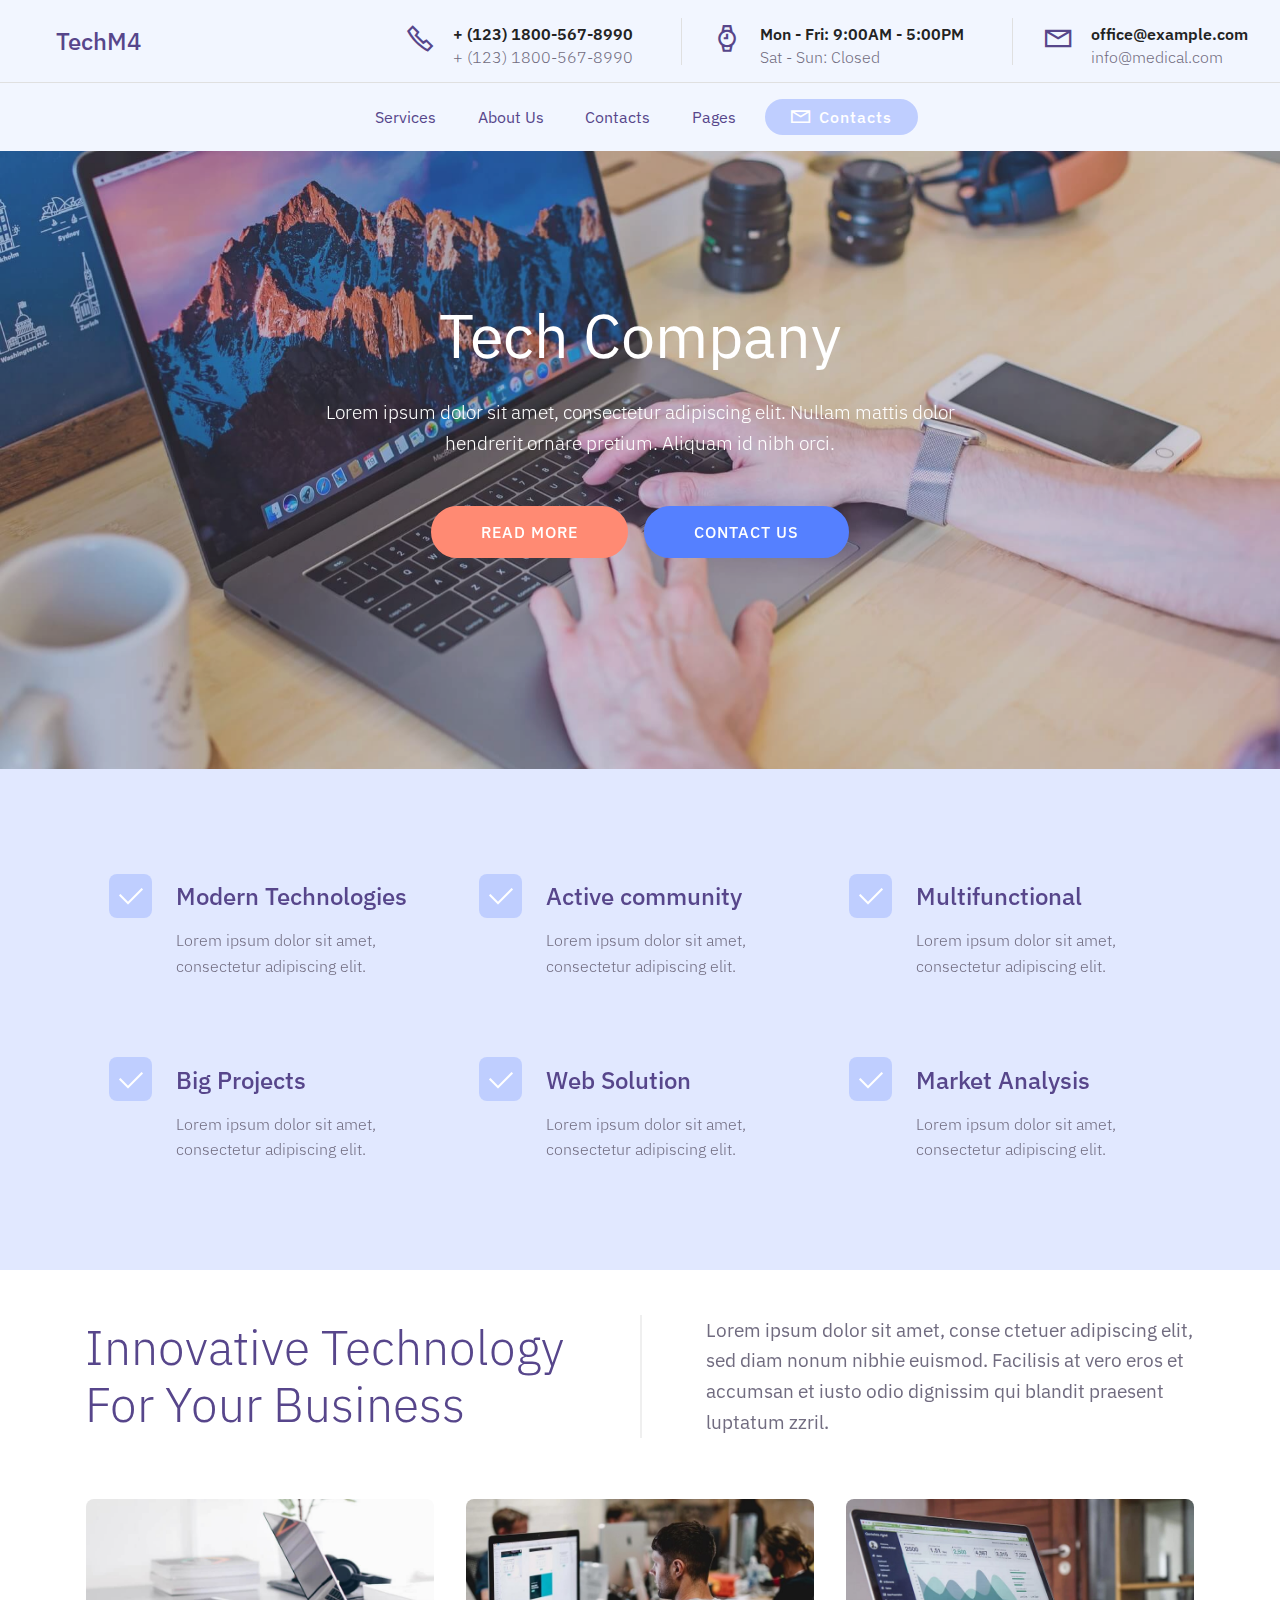
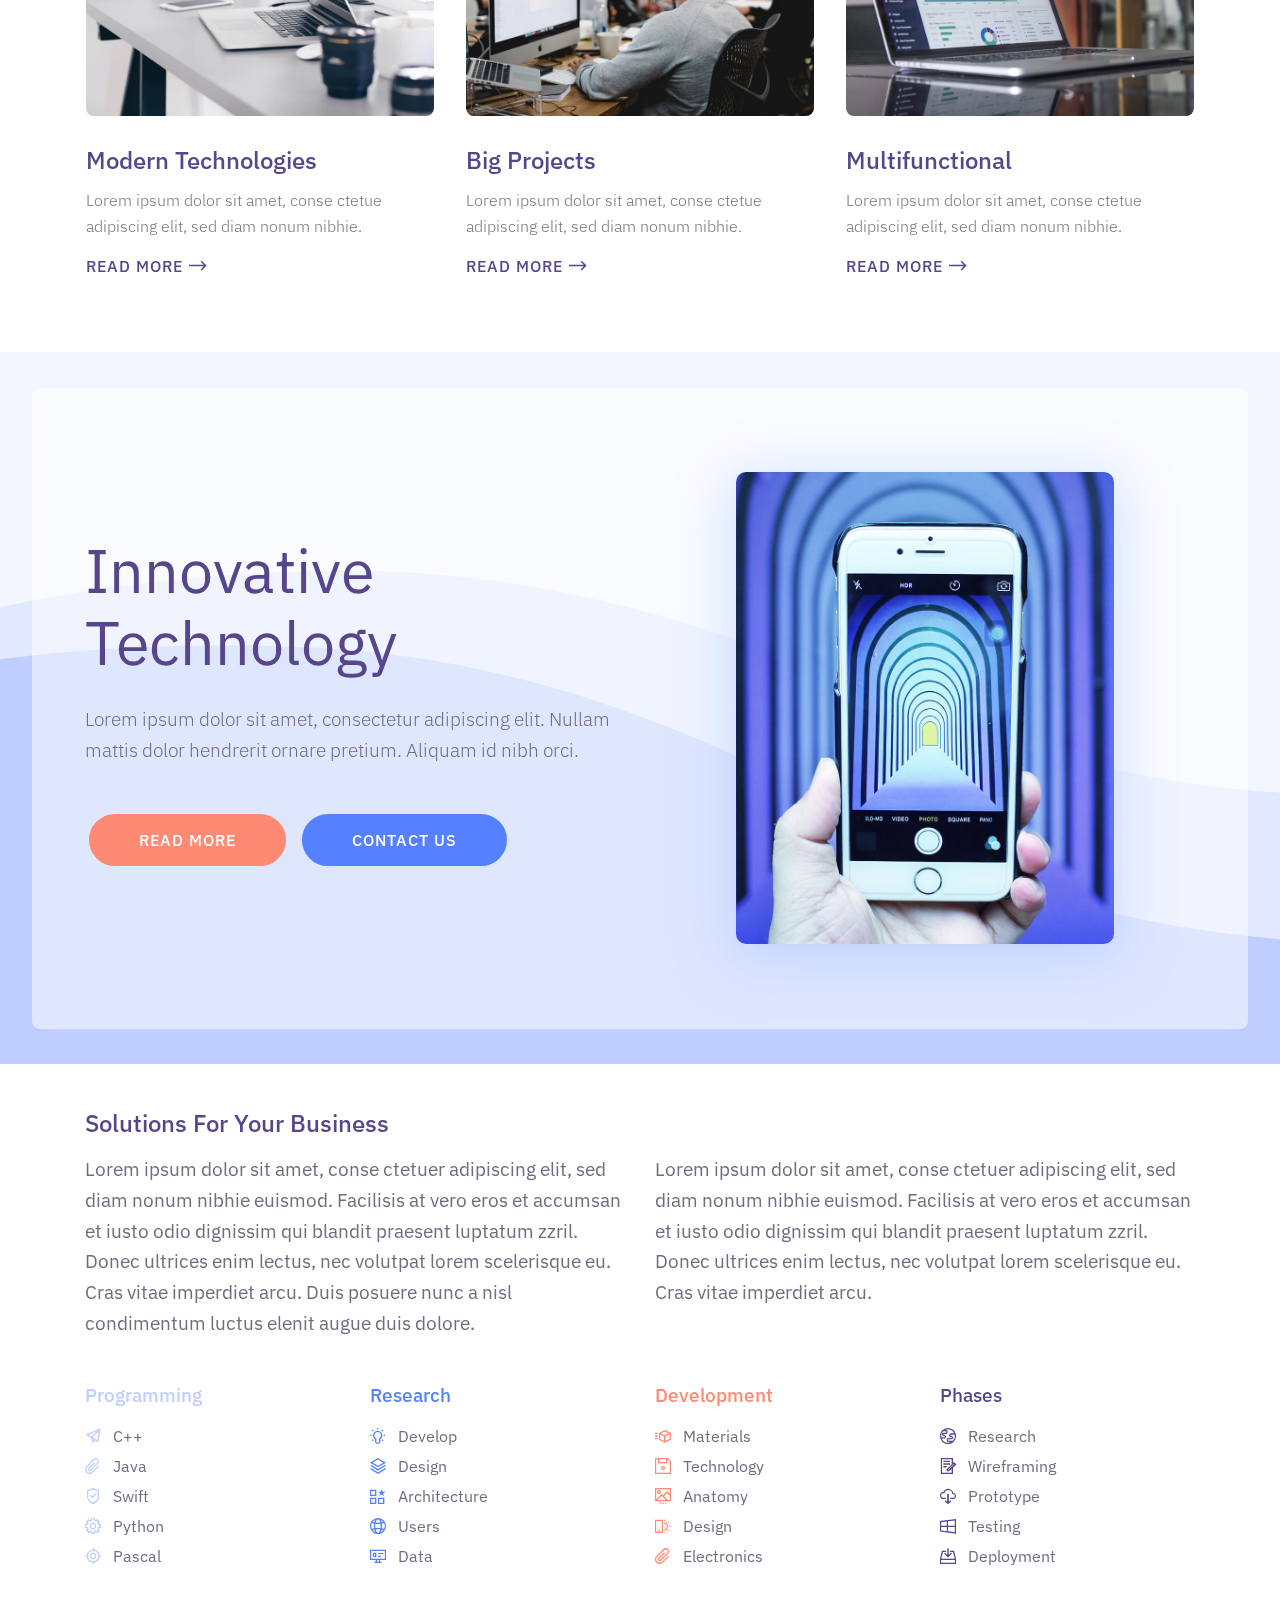
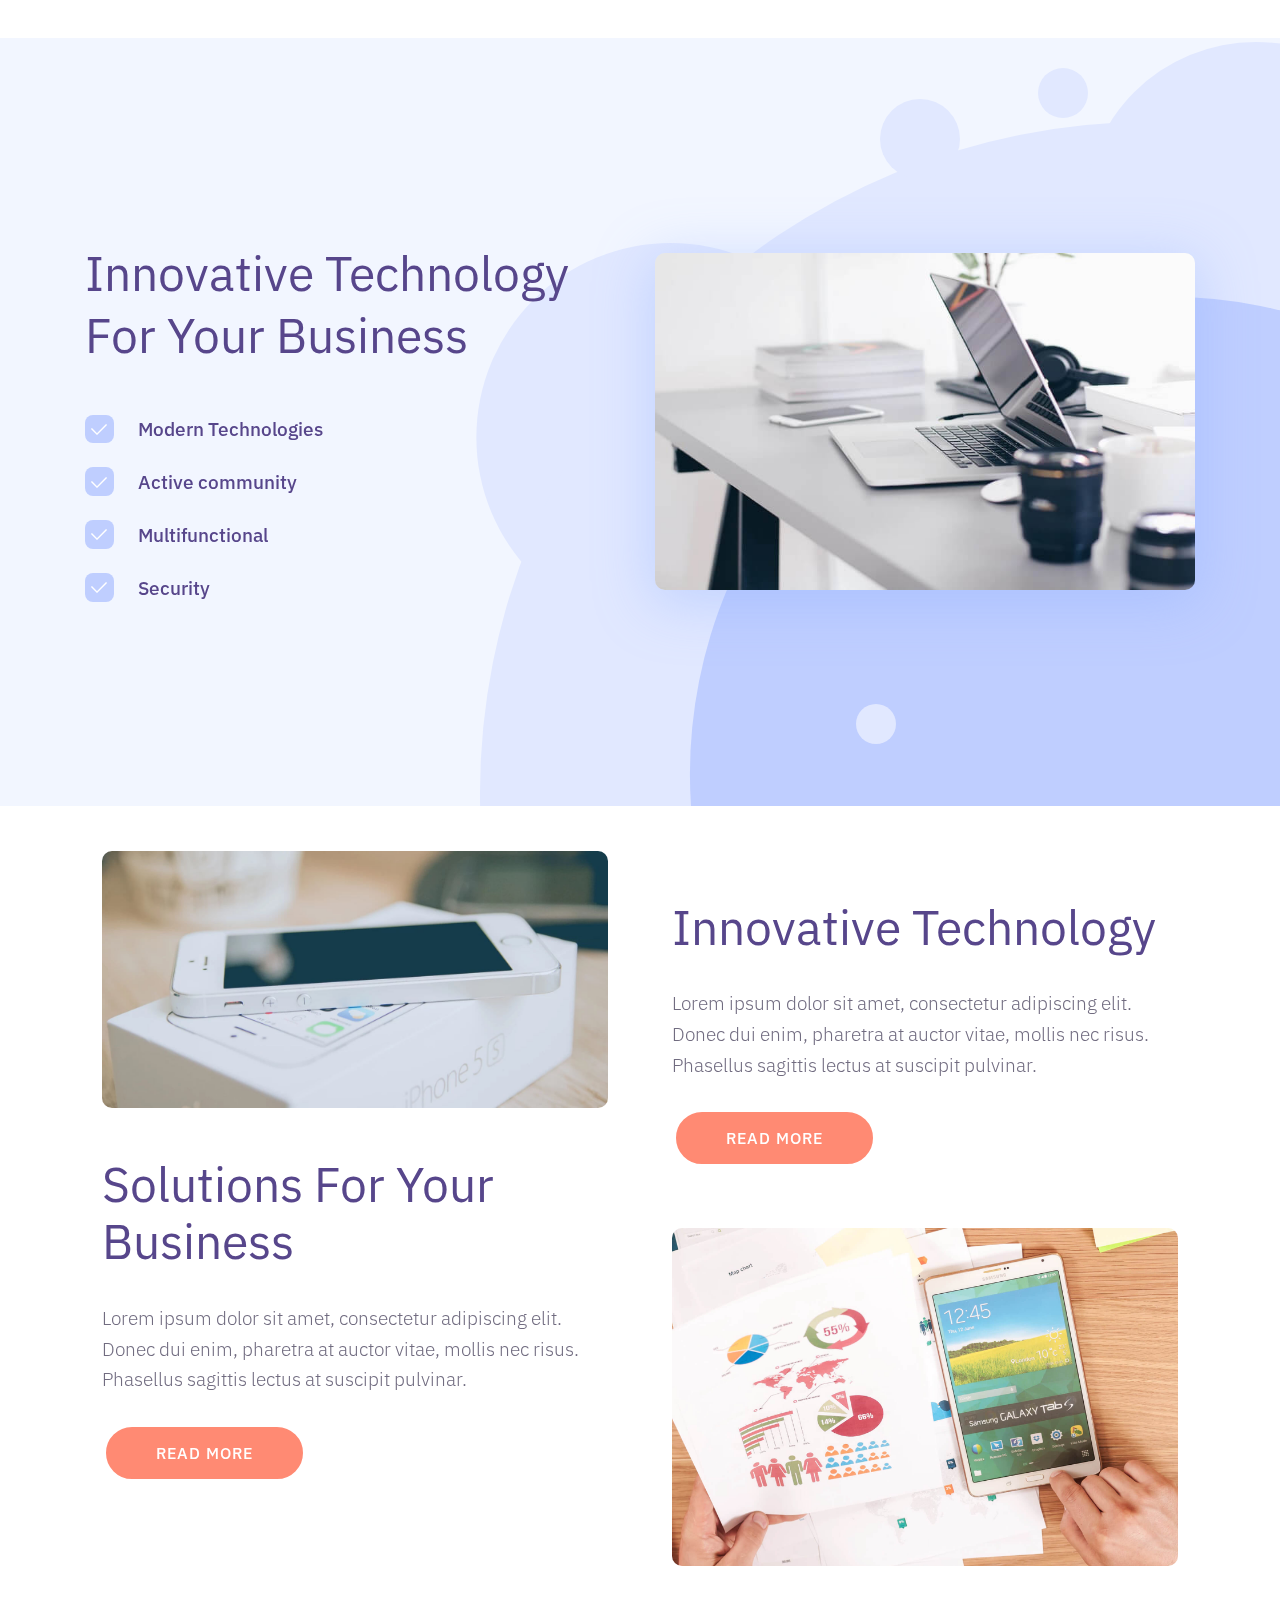
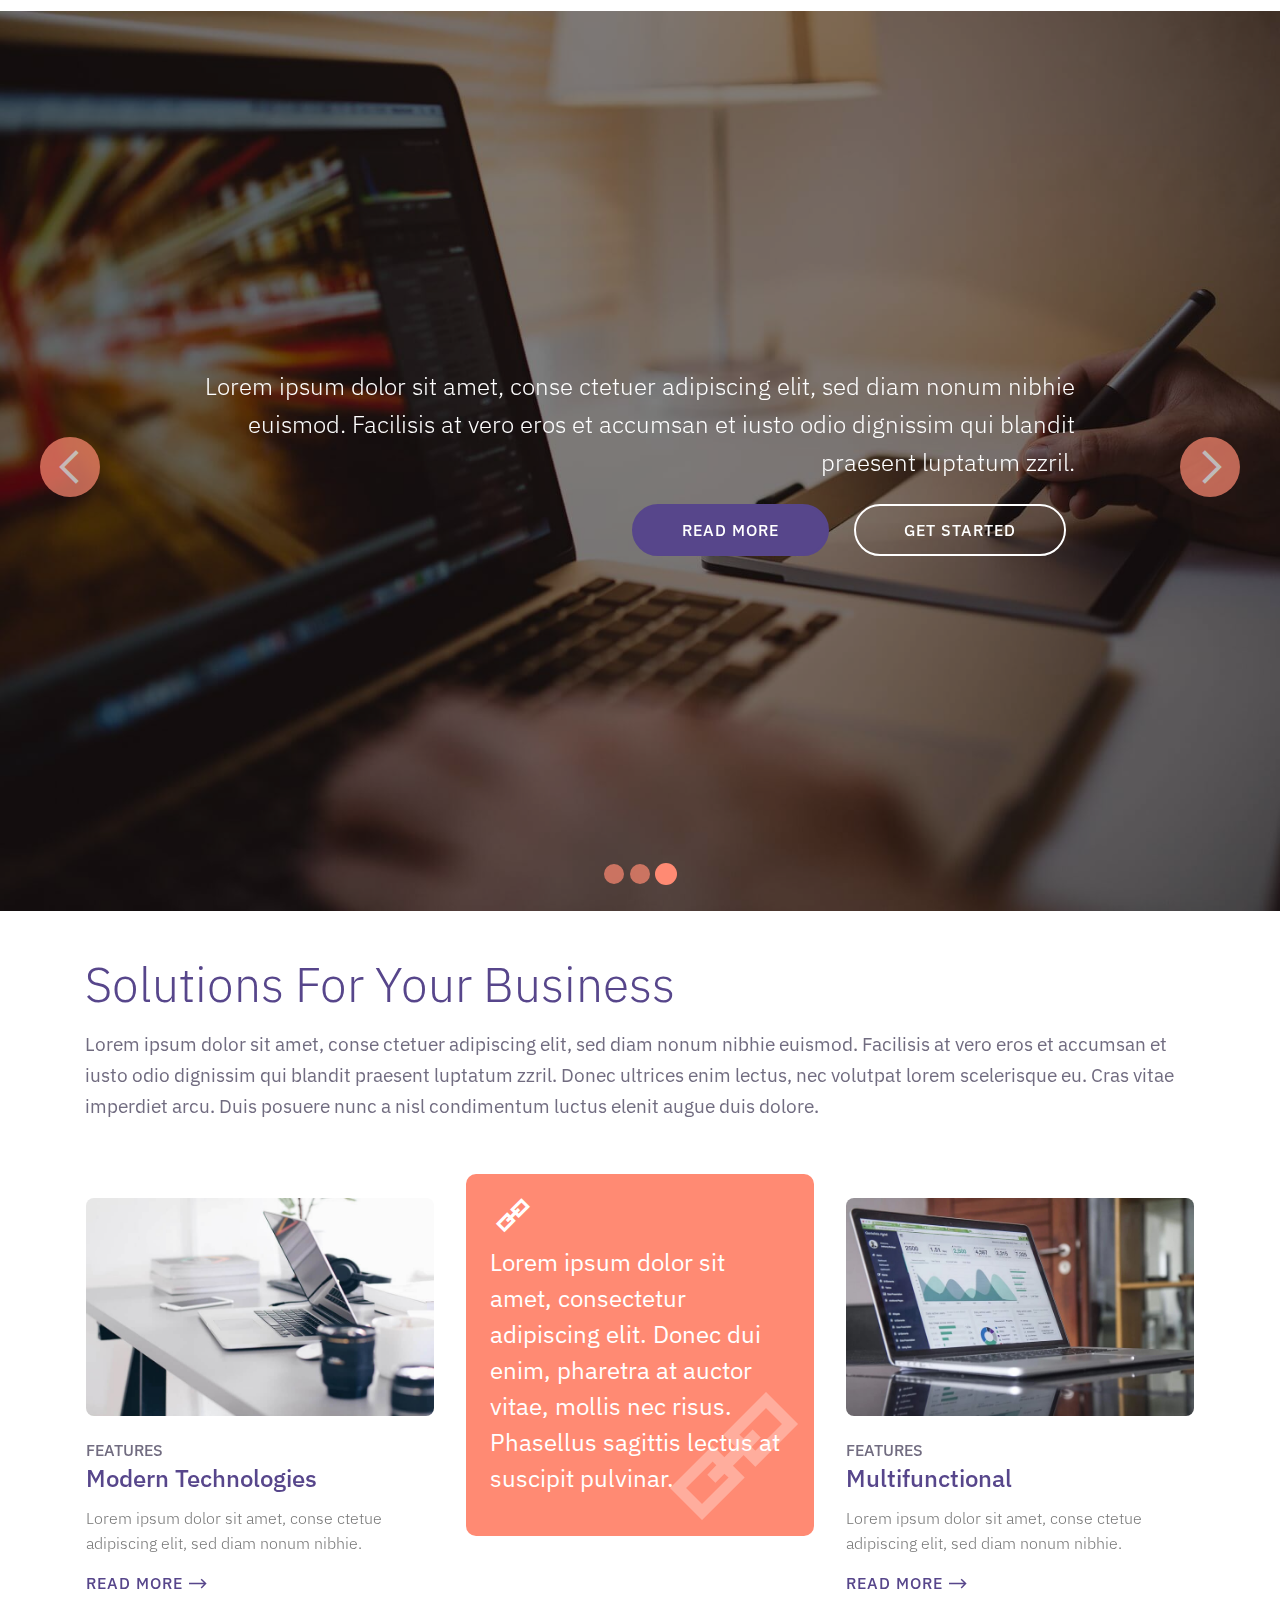
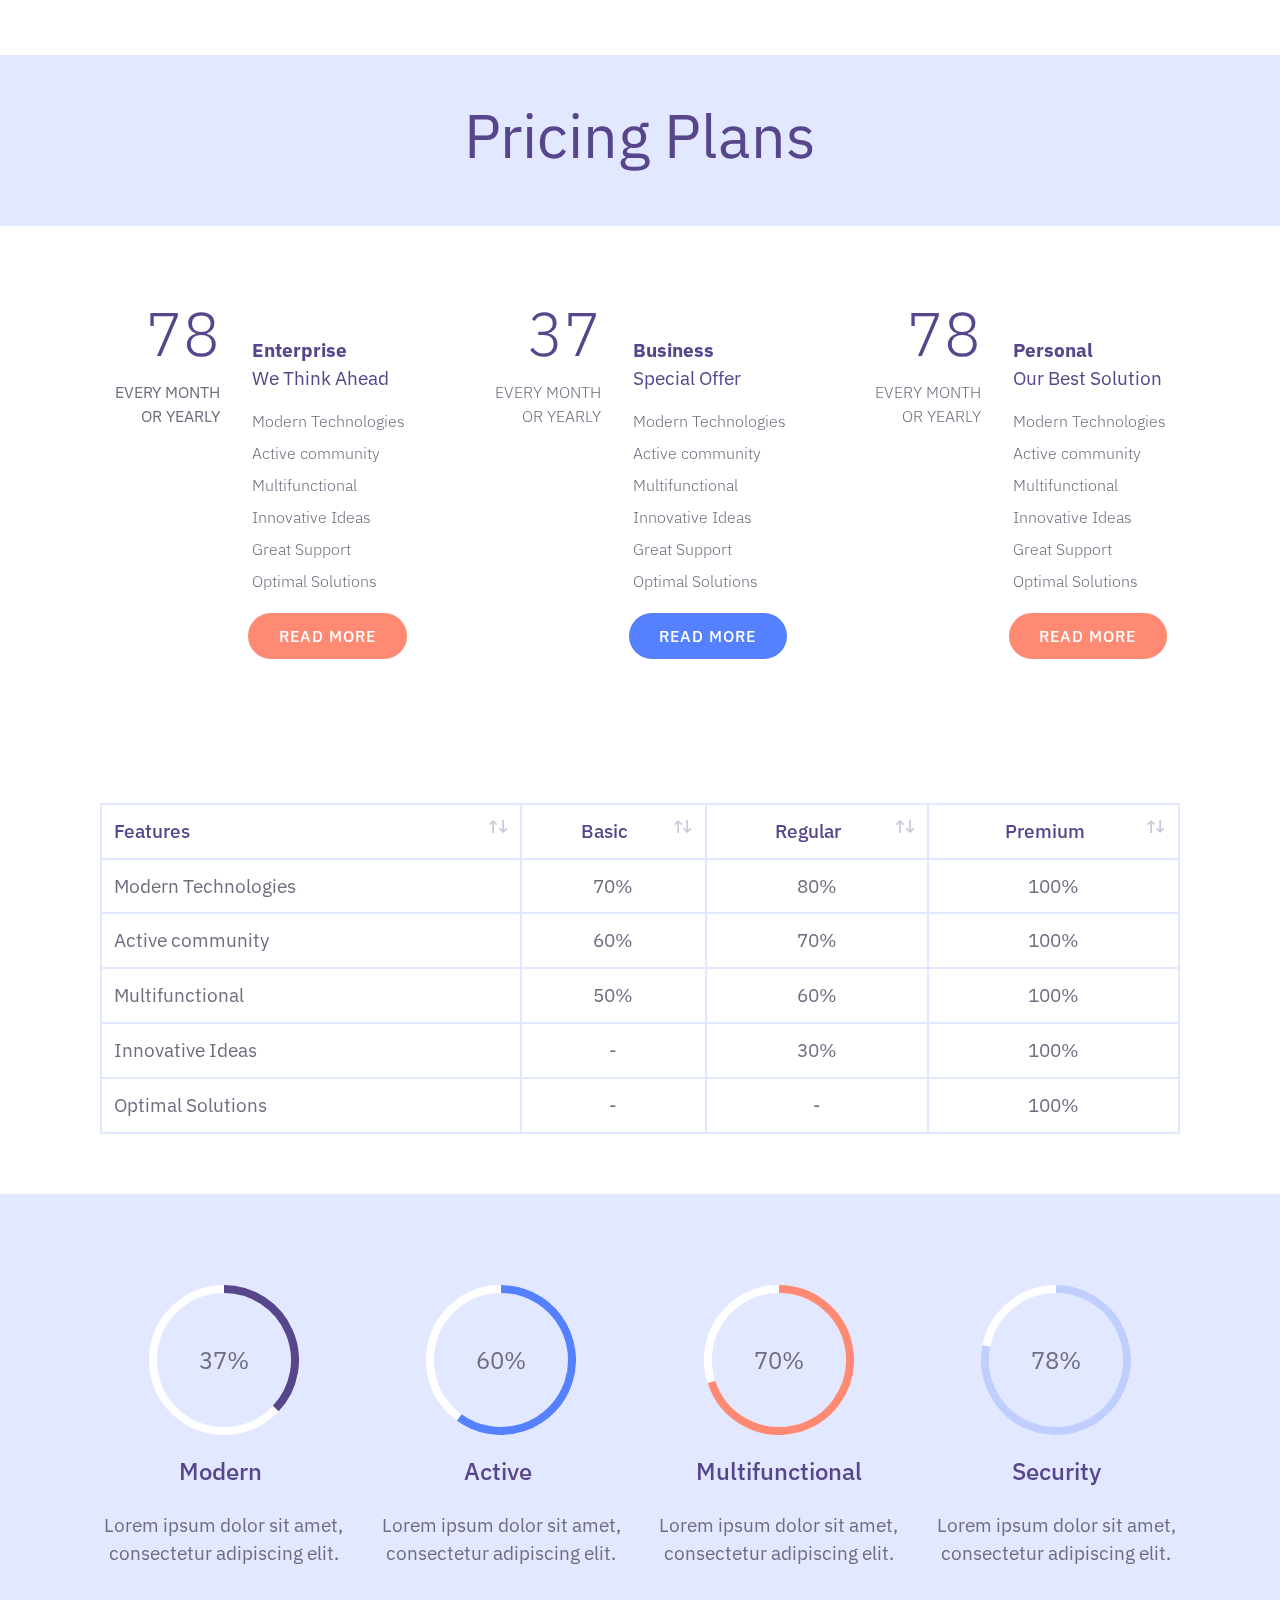
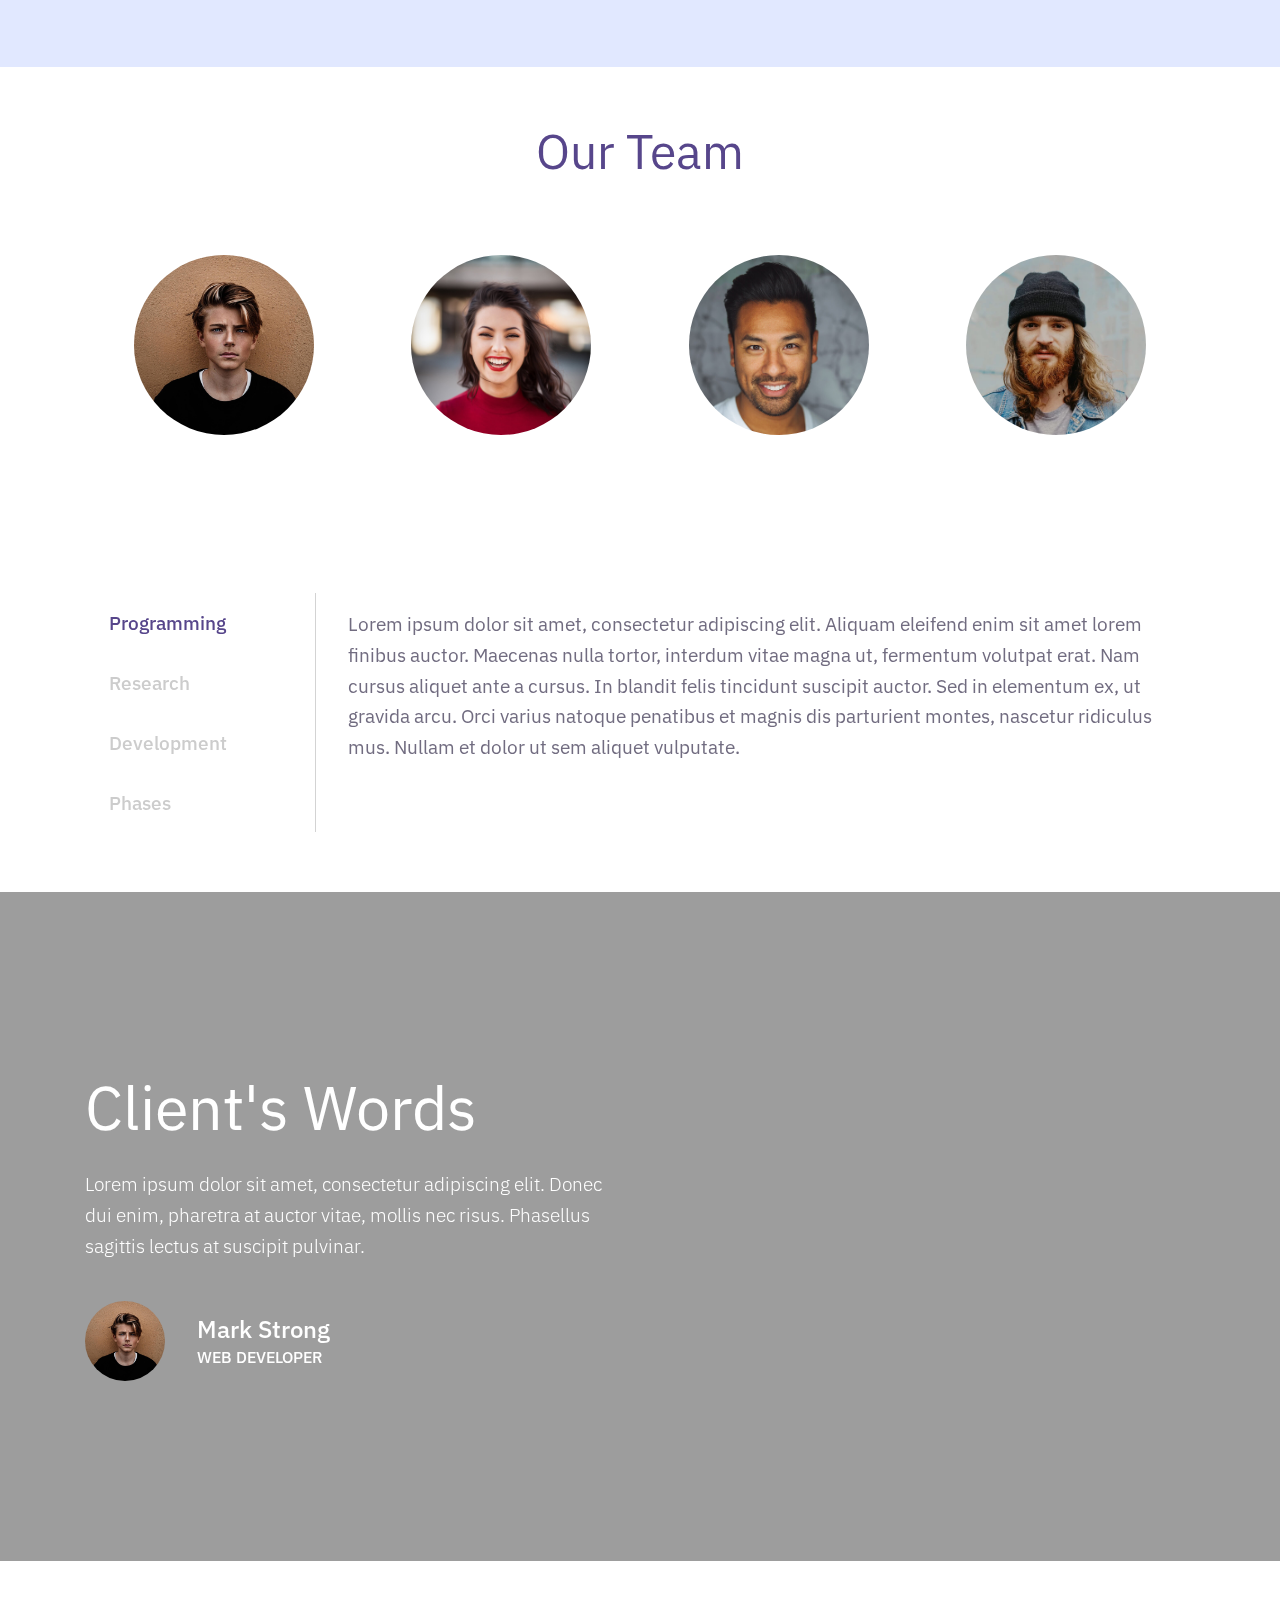
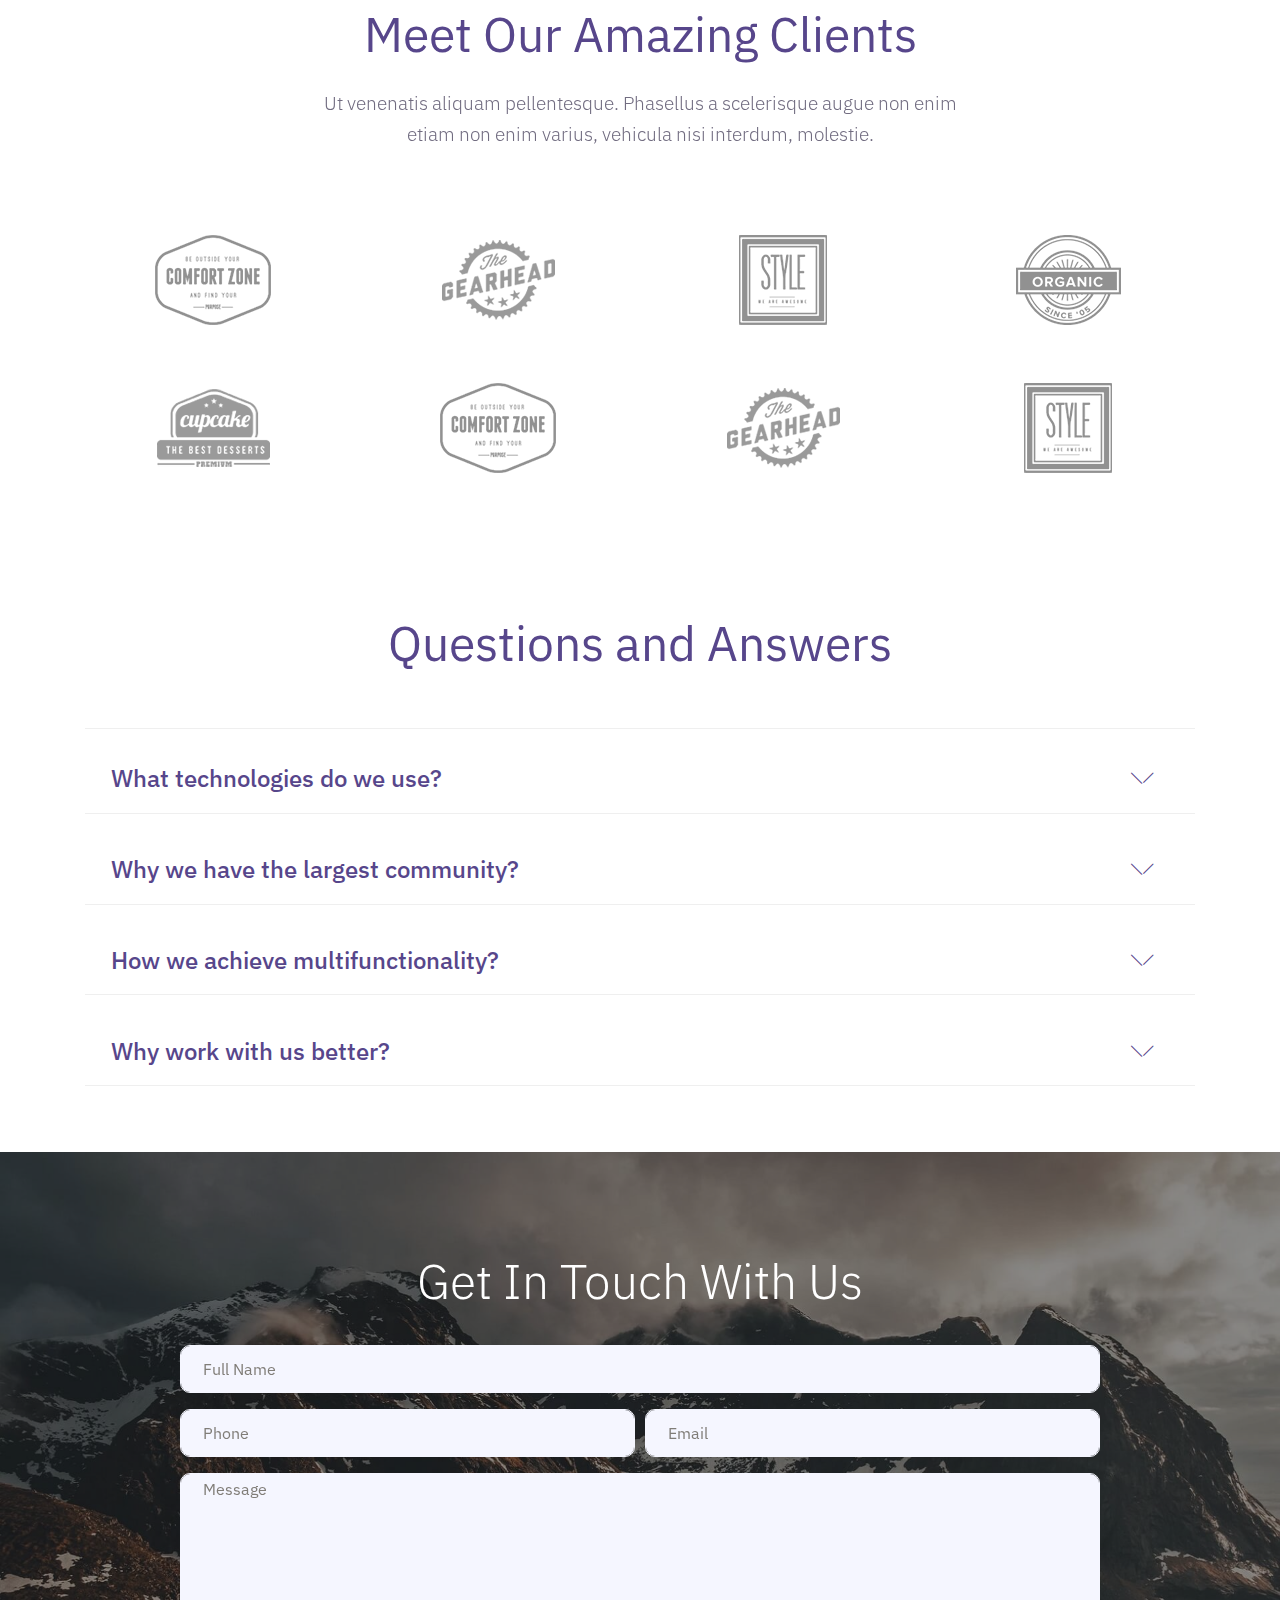
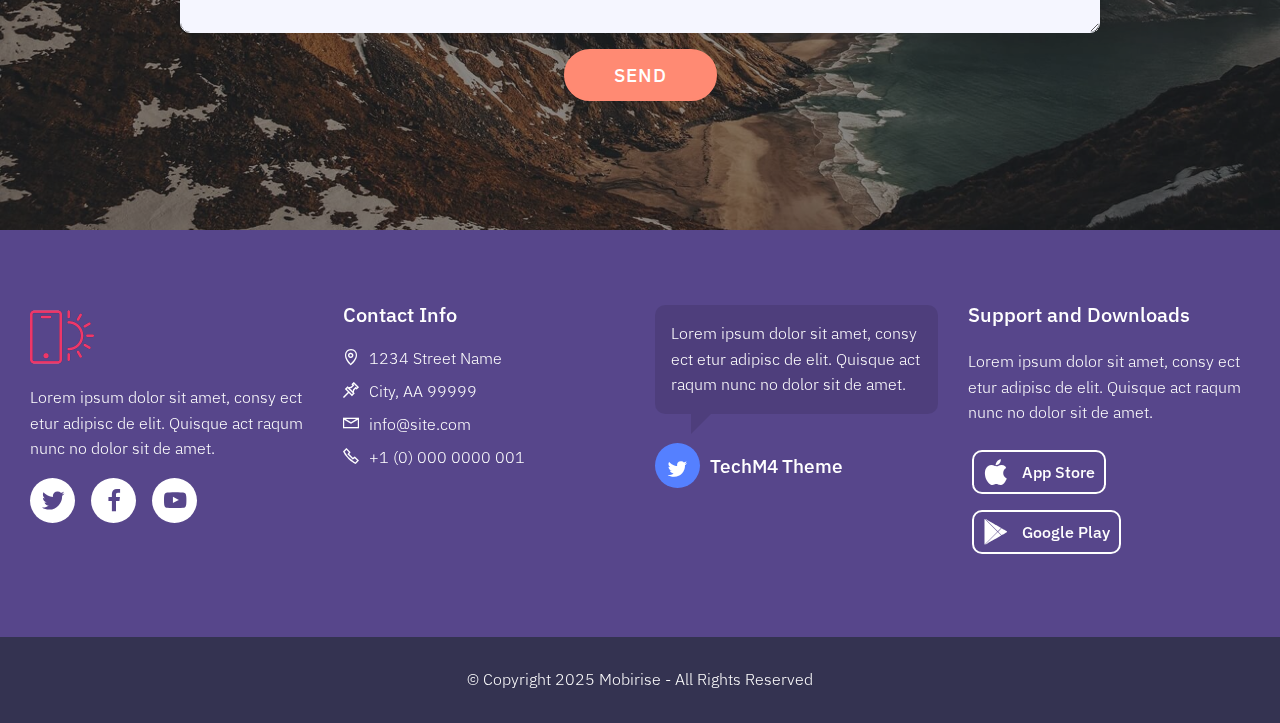
==== commit d25add11: "update" ====
--- a/page1.html
+++ b/page1.html
@@ -1431,7 +1431,7 @@
         <div class="row justify-content-center">
 
             <div class="col-lg-10 col-md-12  my-auto pb-4 mbr-form" data-form-type="formoid">
-                <form action="https://mobirise.eu/" method="POST" class="mbr-form form-with-styler" data-form-title="Form Name"><input type="hidden" name="email" data-form-email="true" value="ToScVSfdY1GQOuoUVPVbjhte8jIKwjTQhAATSlGhgmwnRhrqrQXRPo7rKoeOCs702bwoeghbv2tJGwVK+Y4fHYWRfkD9UgNV0a5VfcWXDmMGyC3dyEe7UqVNxt9KgPZJ.B9jYtMXeMyVxl1ezkW+0PZ+cP+x78RKY2rrgxtvrIbuM9Z/F0EYqWN4CEtS0V4wC1qlBEe3CPESGXf0ibEUYVf9Wx+AyjDBYWJ/qWn/5/lCJmRW9uqlWu0XCPxk7RVw5">
+                <form action="https://mobirise.eu/" method="POST" class="mbr-form form-with-styler" data-form-title="Form Name"><input type="hidden" name="email" data-form-email="true" value="U0kqo+JfLziJ9PKwSVHZlackr6RTRPQ6DsMm4rj3uxty8n+iY2f2B6NFZRt/1WFAkf136KYZCozWRfkg5Sywpi7nh01WgkeJk5tJupczj3HCskwrUQ+Oo/P/uH7l0w7H.mGHWuzRwLgluHNQme+GciXnJrjUpn+TI9/s+LddA2vQKUvfN9JI7Fz2GGI/7DGP/dOlvJGbUGmroR2ejov7BbbYXM+WOzn27F5Kq3rV/nXmkuY/wBHRTqvrNI9HVX+0k">
                     <div class="form-row">
                         <div hidden="hidden" data-form-alert="" class="alert alert-success col-12">Thanks for filling out the form!</div>
                         <div hidden="hidden" data-form-alert-danger="" class="alert alert-danger col-12">Oops...! some problem!</div>
--- a/assets/mobirise/css/mbr-additional.css
+++ b/assets/mobirise/css/mbr-additional.css
@@ -1002,26 +1002,115 @@
     left: -1rem;
   }
 }
-.cid-rleMYSmADg {
-  padding-top: 165px;
-  padding-bottom: 30px;
-  background-image: url("../../../assets/images/background1.jpg");
+.cid-t2A9WhrfnN {
+  padding-top: 270px;
+  padding-bottom: 270px;
+  background-image: url("../../../assets/images/video1-bg-800x533.png");
+}
+@media (max-width: 992px) {
+  .cid-t2A9WhrfnN {
+    padding-top: 180px;
+    padding-bottom: 180px;
+  }
+}
+@media (max-width: 576px) {
+  .cid-t2A9WhrfnN {
+    padding-top: 126px;
+    padding-bottom: 126px;
+  }
+}
+.cid-t2A9WhrfnN .icon-wrap {
+  background-color: #ff8a73 !important;
+  border-radius: 50%;
+  width: 90px;
+  height: 90px;
+  margin: auto;
+  display: flex;
+  justify-content: center;
+  align-items: center;
+  transition: all 0.3s;
+}
+.cid-t2A9WhrfnN .icon-wrap:hover {
+  transform: scale(1.1);
+}
+.cid-t2A9WhrfnN .icon-wrap span {
+  padding-left: 8px;
+}
+.cid-t2A9WhrfnN .mbr-media span {
+  font-size: 40px;
+  cursor: pointer;
+  position: relative;
+  display: inline-block;
+  transition: all 0.25s;
+  color: #ffffff !important;
+}
+.cid-t2A9WhrfnN .mbr-media span.mbri-play:before {
+  position: absolute;
+  left: 50%;
+  -webkit-transform: translateX(-35%);
+  -moz-transform: translateX(-35%);
+  -ms-transform: translateX(-35%);
+  -o-transform: translateX(-35%);
+  transform: translateX(-35%);
+}
+.cid-t2A9WhrfnN .modalWindow {
+  position: fixed;
+  z-index: 5000;
+  left: 0;
+  top: 0;
+  background-color: rgba(61, 61, 61, 0.65);
+  width: 100%;
+  height: 100%;
+}
+.cid-t2A9WhrfnN .modalWindow .modalWindow-container {
+  display: table-cell;
+  vertical-align: middle;
+}
+.cid-t2A9WhrfnN .modalWindow .modalWindow-video {
+  height: calc(44.9943757vw);
+  width: 80vw;
+  margin: 0 auto;
+}
+.cid-t2A9WhrfnN a.close {
+  position: absolute;
+  right: 4vw;
+  top: 4vh;
+  color: #ffffff;
+  z-index: 5000000;
+  font-size: 37px;
+  background: #000;
+  padding: 20px;
+  border-radius: 50%;
+}
+.cid-t2A9WhrfnN a.close:hover {
+  color: #ffffff;
+}
+.cid-t2A9WhrfnN H1 {
+  color: #232323;
+}
+.cid-t2A9WhrfnN P {
+  color: #343351;
+}
+.cid-t2Apt52Jj3 {
+  padding-top: 120px;
+  padding-bottom: 15px;
+  background-color: #f2f6ff;
   position: relative;
   overflow: hidden;
 }
-.cid-rleMYSmADg .svg1 {
+.cid-t2Apt52Jj3 .svg1 {
   position: absolute;
-  bottom: 4.6rem;
+  bottom: -20rem;
   left: 50%;
   transform: translate(-50%) scale(1.3, 1.2);
 }
-.cid-rleMYSmADg #e1_circle,
-.cid-rleMYSmADg #e3_circle,
-.cid-rleMYSmADg #e4_circle,
-.cid-rleMYSmADg #e5_circle {
+.cid-t2Apt52Jj3 #e1_circle,
+.cid-t2Apt52Jj3 #e3_circle,
+.cid-t2Apt52Jj3 #e4_circle,
+.cid-t2Apt52Jj3 #e5_circle {
   fill: #e1e8ff !important;
 }
-.cid-rleMYSmADg #e6_circle {
+.cid-t2Apt52Jj3 #e6_circle {
   fill: #bfceff !important;
 }
 @keyframes orbit {
@@ -1040,275 +1129,988 @@
     transform: rotate(-360deg) translateX(10px) rotate(360deg);
   }
 }
-.cid-rleMYSmADg .round {
+.cid-t2Apt52Jj3 .round {
   border-radius: 100%;
   position: absolute;
   background-color: #e1e8ff;
   animation: orbit 4s linear infinite;
 }
-.cid-rleMYSmADg .rev {
+.cid-t2Apt52Jj3 .rev {
   animation: rev 4s linear infinite;
 }
-.cid-rleMYSmADg .round1 {
+.cid-t2Apt52Jj3 .round1 {
   width: 50px;
   height: 50px;
   left: 7%;
   top: 60%;
 }
-.cid-rleMYSmADg .round2 {
+.cid-t2Apt52Jj3 .round2 {
   width: 90px;
   height: 90px;
   left: 15%;
   top: 15%;
 }
-.cid-rleMYSmADg .round3 {
+.cid-t2Apt52Jj3 .round3 {
   width: 40px;
   height: 40px;
   left: 30%;
   top: 15%;
 }
-.cid-rleMYSmADg .round4 {
+.cid-t2Apt52Jj3 .round4 {
   width: 90px;
   height: 90px;
   left: 40%;
-  top: 5%;
-}
-.cid-rleMYSmADg .round5 {
+  top: 3%;
+}
+.cid-t2Apt52Jj3 .round5 {
   width: 50px;
   height: 50px;
-  right: 7%;
+  right: 5%;
   top: 55%;
 }
-.cid-rleMYSmADg .round6 {
+.cid-t2Apt52Jj3 .round6 {
   width: 30px;
   height: 30px;
   right: 30%;
   top: 15%;
 }
-.cid-rleMYSmADg .round7 {
+.cid-t2Apt52Jj3 .round7 {
   width: 70px;
   height: 70px;
   right: 20%;
   top: 20%;
 }
-.cid-rleMYSmADg .round8 {
+.cid-t2Apt52Jj3 .round8 {
   width: 110px;
   height: 110px;
   right: 8%;
   top: 30%;
 }
-.cid-rleMYSmADg .round9 {
+.cid-t2Apt52Jj3 .round9 {
   width: 90px;
   height: 90px;
   right: 7%;
   top: 70%;
 }
-.cid-rleMYSmADg .round10 {
+.cid-t2Apt52Jj3 .round10 {
   width: 50px;
   height: 50px;
   right: 35%;
-  top: 10%;
-}
-.cid-rleMYSmADg .round11 {
+  top: 5%;
+}
+.cid-t2Apt52Jj3 .round11 {
   width: 70px;
   height: 70px;
   left: 8%;
   top: 35%;
 }
-.cid-rleMYSmADg H1 {
+.cid-t2Apt52Jj3 H1 {
   color: #57468b;
 }
-.cid-rleMYSmADg .mbr-text,
-.cid-rleMYSmADg .mbr-section-btn {
+.cid-t2Apt52Jj3 .mbr-text,
+.cid-t2Apt52Jj3 .mbr-section-btn {
   color: #716c80;
 }
-.cid-rleMYSmADg H3 {
+.cid-t2Apt52Jj3 H3 {
   color: #716c80;
 }
-.cid-rleMYSmADg img {
-  height: 100%;
-  margin: 0 auto;
-}
-.cid-sZty9RA1Yr {
-  padding-top: 120px;
-  padding-bottom: 120px;
-  background-color: #f2f6ff;
-  position: relative;
-  overflow: hidden;
-}
-.cid-sZty9RA1Yr svg {
-  position: absolute;
-  bottom: 4rem;
-  left: 40%;
-  transform: translate(-50%) scale(2, 1.2);
-  animation: wave 5s ease-in-out infinite;
-}
-@keyframes line {
-  from {
-    transform: translateY(4px);
-  }
-  50% {
-    transform: translateY(-4px);
-  }
-  to {
-    transform: translateY(4px);
-  }
-}
-@keyframes wave {
-  from {
-    transform: rotate(-0.2deg) translate(-50%) scale(2, 1.2);
-  }
-  50% {
-    transform: rotate(0.2deg) translate(-50%) scale(2.1, 1.3);
-  }
-  to {
-    transform: rotate(-0.2deg) translate(-50%) scale(2, 1.2);
-  }
-}
-.cid-sZty9RA1Yr .mbr-text,
-.cid-sZty9RA1Yr .mbr-section-btn {
-  color: #716c80;
-}
-.cid-sZty9RA1Yr #e12_areaS3 {
-  fill: #e1e8ff !important;
-}
-.cid-sZty9RA1Yr #e19_areaS3 {
-  fill: #bfceff !important;
-}
-.cid-sZty9RA1Yr H1 {
-  color: #57468b;
-}
-.cid-sZty9RA1Yr img {
-  width: 70%;
-  border-radius: 10px;
-  animation: line 4s ease-in-out infinite;
-  box-shadow: 0 10px 55px 5px rgba(137, 173, 255, 0.35);
-}
-.cid-sZty9RA1Yr .box {
-  width: 95%;
-  height: 90%;
-  opacity: 0.5;
-  background-color: #ffffff;
-  position: absolute;
-  top: 5%;
-  left: 50%;
-  transform: translate(-50%);
-  border-radius: 0.5rem;
-}
-@media (max-width: 1200px) {
-  .cid-sZty9RA1Yr .box {
-    top: 2%;
-    width: 97%;
-    height: 96%;
+@media (max-width: 992px) {
+  .cid-t2Apt52Jj3 .round9,
+  .cid-t2Apt52Jj3 .round5 {
+    display: none;
   }
 }
 @media (max-width: 576px) {
-  .cid-sZty9RA1Yr img {
-    width: 100%;
-  }
-}
-.cid-sZtPkz8YF2 {
-  padding-top: 60px;
-  padding-bottom: 60px;
-  background-color: #e1e8ff;
-}
-.cid-sZtPkz8YF2 h5,
-.cid-sZtPkz8YF2 h4,
-.cid-sZtPkz8YF2 p {
-  margin-bottom: 0;
-}
-.cid-sZtPkz8YF2 p {
-  color: #767676;
-}
-.cid-sZtPkz8YF2 .card-img {
-  padding: 0;
-  width: auto;
-}
-.cid-sZtPkz8YF2 .mbr-section-btn {
-  margin: 0;
-  margin-top: 1.2rem;
-  border-top: 1px solid #cccccc;
-}
-.cid-sZtPkz8YF2 .mbr-section-btn .btn {
-  margin-top: 1.2rem !important;
-}
-.cid-sZtPkz8YF2 .card-wrapper {
-  transition: all 0.3s;
-  background-color: #ffffff;
-}
-.cid-sZtPkz8YF2 .card-wrapper:hover {
-  box-shadow: 0 10px 55px 5px rgba(137, 173, 255, 0.35);
-}
-.cid-sZtPkz8YF2 .card-box {
-  padding: 2rem;
-  width: 100%;
-}
-@media (max-width: 767px) {
-  .cid-sZtPkz8YF2 .card-box {
-    padding: 2rem 0 0;
-  }
-  .cid-sZtPkz8YF2 .card-wrapper {
-    display: block !important;
-  }
-}
-.cid-sZtPkz8YF2 .card-wrapper {
-  height: 100%;
-  overflow: hidden;
-  border-radius: 8px;
-}
-.cid-sZtPkz8YF2 .card-title,
-.cid-sZtPkz8YF2 .main-title {
-  color: #57468b;
-}
-.cid-sZtRJkcb2A {
+  .cid-t2Apt52Jj3 .round {
+    display: none;
+  }
+}
+.cid-t2Ap7OE8sg {
   padding-top: 60px;
   padding-bottom: 60px;
   background-color: #ffffff;
 }
-.cid-sZtRJkcb2A .mbr-text {
+.cid-t2Ap7OE8sg p {
+  line-height: 1.6;
+}
+.cid-t2Ap7OE8sg .card-box {
+  width: -webkit-fill-available;
+}
+.cid-t2Ap7OE8sg .card-img span {
+  font-size: 96px;
+  padding: 0.6rem;
+  margin: 0 1rem;
+  border-radius: 8px;
+}
+.cid-t2Ap7OE8sg .card-img .img1 {
+  color: #55deff !important;
+}
+.cid-t2Ap7OE8sg .card-img .img2 {
+  color: #5580ff !important;
+}
+.cid-t2Ap7OE8sg .card-img .img3 {
+  color: #ff8a73 !important;
+}
+.cid-t2Ap7OE8sg .card-img .img4 {
+  color: #ff8a73 !important;
+}
+.cid-t2Ap7OE8sg .card-img .img5 {
+  color: #ff3366 !important;
+}
+.cid-t2Ap7OE8sg .card-img .img6 {
+  color: #57468b !important;
+}
+.cid-t2Ap7OE8sg .mbr-iconfont {
+  font-size: 4rem !important;
+}
+.cid-t2Ap7OE8sg .card-wrapper {
+  display: flex;
+  flex-direction: row;
+}
+.cid-t2Ap7OE8sg .card {
+  height: 100%;
+  margin: auto;
+}
+.cid-t2Ap7OE8sg img {
+  width: 100%;
+  heigth: auto;
+}
+.cid-t2Ap7OE8sg .card-title1 {
+  color: #57468b;
+}
+.cid-t2Ap7OE8sg .mbr-text1 {
   color: #716c80;
+}
+.cid-t2Ap7OE8sg .card-title2 {
+  color: #57468b;
+}
+.cid-t2Ap7OE8sg .mbr-text2 {
+  color: #716c80;
+}
+@media (max-width: 576px) {
+  .cid-t2Ap7OE8sg .card-wrapper {
+    flex-direction: column;
+    align-items: center;
+    padding: 1rem 0 0 0!important;
+  }
+  .cid-t2Ap7OE8sg .card-img {
+    order: 1;
+  }
+  .cid-t2Ap7OE8sg .card-box {
+    order: 2;
+  }
+}
+.cid-t2Ap7OE8sg .card-img {
+  width: auto;
+}
+.cid-t2AoHIfUcP {
+  padding-top: 75px;
+  padding-bottom: 75px;
+  background-color: #efefef;
+}
+.cid-t2AoHIfUcP H1 {
+  color: #57468b;
+}
+.cid-t2AoHIfUcP .mbr-text,
+.cid-t2AoHIfUcP .mbr-section-btn {
+  color: #716c80;
+}
+.cid-t2AoHIfUcP .img-box {
+  position: relative;
+}
+.cid-t2AoHIfUcP .img1 {
+  position: absolute;
+  top: 0;
+  left: 3rem;
+  z-index: 1;
+}
+.cid-t2AoHIfUcP .img2 {
+  position: absolute;
+  bottom: 0;
+  right: 3rem;
+  z-index: 2;
+}
+.cid-t2AoHIfUcP img {
+  width: 48%;
+  border-radius: 10px;
+  box-shadow: 0 10px 55px 5px rgba(137, 173, 255, 0.35);
+}
+@media (max-width: 992px) {
+  .cid-t2AoHIfUcP .img-box {
+    height: 500px;
+  }
+  .cid-t2AoHIfUcP .img1 {
+    left: 1rem;
+  }
+  .cid-t2AoHIfUcP .img2 {
+    right: 1rem;
+  }
+  .cid-t2AoHIfUcP img {
+    width: 50%;
+  }
+}
+@media (max-width: 576px) {
+  .cid-t2AoHIfUcP img {
+    width: 60%;
+  }
+  .cid-t2AoHIfUcP .img-box {
+    height: 300px;
+  }
+  .cid-t2AoHIfUcP .author-box {
+    justify-content: center;
+  }
+}
+.cid-t2AoHIfUcP .author-box {
+  display: flex;
+  flex-direction: row;
+}
+.cid-t2AoHIfUcP .face {
+  width: 80px;
+  height: 80px;
+  border-radius: 100%;
+  box-shadow: none;
+  margin: 0rem;
+}
+.cid-t2AoHIfUcP .author {
+  padding-left: 2rem;
+  margin: auto 0;
+}
+.cid-t2AoHIfUcP h3,
+.cid-t2AoHIfUcP h4 {
+  margin: 0;
+  padding: 0;
+}
+.cid-t2AoHIfUcP H3 {
+  color: #57468b;
+}
+.cid-t2AoHIfUcP H4 {
+  color: #716c80;
+}
+.cid-t2ABxcrYiw {
+  padding-top: 45px;
+  padding-bottom: 45px;
+  background-color: #ffffff;
+}
+.cid-t2ABxcrYiw .mbr-shop {
+  display: table;
+  width: 100%;
+}
+.cid-t2ABxcrYiw .mbr-shop .row {
+  margin: 0;
+}
+.cid-t2ABxcrYiw .mbr-shop .btn-sm {
+  margin: 0.2rem 0.2rem;
+}
+.cid-t2ABxcrYiw .mbr-shop .shoppingcart-icons {
+  z-index: 105 !important;
+}
+.cid-t2ABxcrYiw .mbr-shop .shop-title {
+  margin-bottom: 18px;
+  padding-left: 25px;
+  padding-right: 25px;
+  display: inline-block;
+  max-width: 80%;
+}
+.cid-t2ABxcrYiw .mbr-shop .sidebar-title {
+  line-height: 25px;
+}
+.cid-t2ABxcrYiw .mbr-shop .shopItemsModal_wraper {
+  position: fixed;
+  display: none;
+  -webkit-align-items: center;
+  align-items: center;
+  -webkit-justify-content: center;
+  justify-content: center;
+  width: 100%;
+  height: 100%;
+  background-color: rgba(87, 87, 87, 0.4);
+  top: 0;
+  cursor: pointer;
+  z-index: 1040;
+}
+.cid-t2ABxcrYiw .mbr-shop .card-description {
+  cursor: text;
+  display: none;
+}
+.cid-t2ABxcrYiw .mbr-shop .image-modal {
+  padding-left: 0;
+  padding-right: 0;
   text-align: center;
-}
-.cid-sZtRJkcb2A h4 {
+  position: relative;
+}
+.cid-t2ABxcrYiw .mbr-shop .image-modal img {
+  max-width: 100%;
+  max-height: 75vh;
+}
+.cid-t2ABxcrYiw .mbr-shop .hide-modal {
+  display: none;
+}
+.cid-t2ABxcrYiw .mbr-shop .shopItemsModal {
+  cursor: default;
+  padding: 50px;
+  width: 1000px;
+  max-width: 100%;
+  background-color: #ffffff;
+  z-index: 2000;
+  overflow: auto;
+  position: fixed;
+}
+.cid-t2ABxcrYiw .mbr-shop .shopItemsModal p {
+  margin-bottom: 0;
+}
+.cid-t2ABxcrYiw .mbr-shop .shopItemsModal ul {
+  margin-bottom: 0;
+}
+.cid-t2ABxcrYiw .mbr-shop .shopItemsModal .card-description {
+  display: block;
+  width: 100%;
+}
+.cid-t2ABxcrYiw .mbr-shop .shopItemsModal .close-modal {
+  content: '';
+  position: absolute;
+  top: 0;
+  right: 0;
+  width: 50px;
+  height: 4px;
+  background-color: red;
+  -webkit-transform: rotate(45deg);
+  transform: rotate(45deg);
+}
+.cid-t2ABxcrYiw .mbr-shop .shopItemsModal .close-modal:before {
+  content: '';
+  position: absolute;
+  top: 0;
+  right: 0;
+  width: 50px;
+  height: 4px;
+  background-color: red;
+  -webkit-transform: rotate(-45deg);
+  transform: rotate(-45deg);
+}
+.cid-t2ABxcrYiw .mbr-shop .test-overlay {
+  position: absolute;
+  width: 100%;
+  height: 100%;
+  background-color: rgba(0, 0, 0, 0.5);
+}
+.cid-t2ABxcrYiw .mbr-shop .filter-by-pu,
+.cid-t2ABxcrYiw .mbr-shop .filter-by-pd,
+.cid-t2ABxcrYiw .mbr-shop .filter-by-d {
+  display: inline-block;
+  margin-right: 3px;
+}
+.cid-t2ABxcrYiw .mbr-shop .sort-buttons {
+  padding-bottom: 0.2rem;
+  margin-right: 13px;
+  text-align: right;
+}
+.cid-t2ABxcrYiw .mbr-shop .galleryItem:before {
+  width: 0 !important;
+  height: 0 !important;
+}
+.cid-t2ABxcrYiw .mbr-shop .modal-dialog {
+  max-width: 700px;
+}
+.cid-t2ABxcrYiw .mbr-shop .mbr-gallery-item {
+  left: 0 !important;
+  top: 0 !important;
+  vertical-align: top;
+  position: relative !important;
+  -webkit-transform: none !important;
+  transform: none !important;
+  padding: 10px;
+}
+.cid-t2ABxcrYiw .mbr-shop .galleryItem h4,
+.cid-t2ABxcrYiw .mbr-shop .carousel-item h4 {
+  font-style: normal;
+  line-height: 1;
+  text-transform: none;
+  letter-spacing: -1px;
+  word-spacing: 0;
+  margin-bottom: 0.3rem;
+  padding-top: 10px;
+  transition: color 0.5s;
+}
+.cid-t2ABxcrYiw .mbr-shop .galleryItem h5,
+.cid-t2ABxcrYiw .mbr-shop .carousel-item h5 {
+  font-style: italic;
+  font-weight: 400;
+  line-height: 22.36px;
+  text-transform: none;
+  letter-spacing: 0px;
+  word-spacing: 0;
+}
+.cid-t2ABxcrYiw .mbr-shop .galleryItem p,
+.cid-t2ABxcrYiw .mbr-shop .carousel-item p {
+  font-style: italic;
+  font-weight: 400;
+  text-transform: none;
+  letter-spacing: 0px;
+  word-spacing: 0px;
   text-align: center;
-}
-.cid-sZtRJkcb2A p {
+  display: inline;
+}
+.cid-t2ABxcrYiw .mbr-shop .item-button {
   text-align: center;
 }
-.cid-sZtRJkcb2A .card-img span {
-  font-size: 96px;
-  color: #149dcc;
-}
-.cid-sZtRJkcb2A .mbr-iconfont {
-  transition: all 0.3s;
-  color: #5580ff !important;
-  font-size: 6rem !important;
-}
-.cid-sZtRJkcb2A .card {
-  transition: all 0.3s;
-  padding: 2rem!important;
-}
-.cid-sZtRJkcb2A .card:hover {
-  box-shadow: 0 10px 55px 5px rgba(137, 173, 255, 0.35);
-  transform: translateY(-1.5rem);
-}
-.cid-sZtRJkcb2A .card:hover .mbr-iconfont {
-  color: #ff8a73 !important;
-}
-.cid-sZtRJkcb2A .card-title,
-.cid-sZtRJkcb2A .card-img {
+.cid-t2ABxcrYiw .mbr-shop .modalButton {
+  display: inline-block;
+  float: right;
+  margin-right: 10px;
+}
+.cid-t2ABxcrYiw .mbr-shop .modalButton.btn-success {
+  right: 15%;
+}
+.cid-t2ABxcrYiw .mbr-shop .sidebar {
+  margin-top: 30px;
+  position: relative;
+}
+.cid-t2ABxcrYiw .mbr-shop .sidebar-block {
+  position: relative;
+}
+.cid-t2ABxcrYiw .mbr-shop .sidebar-background:after {
+  content: '';
+  position: absolute;
+  width: 100%;
+  height: 102%;
+  background-color: rgba(0, 0, 0, 0);
+  top: -20px;
+  right: 3px;
+}
+.cid-t2ABxcrYiw .mbr-shop .bestsellers {
+  padding-left: 0;
+  padding-right: 0;
+  position: relative;
+  margin-bottom: 20px;
+}
+.cid-t2ABxcrYiw .mbr-shop .bestsellers .onsale {
+  top: -15px;
+}
+.cid-t2ABxcrYiw .mbr-shop .bestsellers .price-block {
+  padding-top: 5px;
+  text-align: left;
+  line-height: 1;
+}
+.cid-t2ABxcrYiw .mbr-shop .bestsellers .mbr-gallery-item {
+  width: 100%;
+}
+.cid-t2ABxcrYiw .mbr-shop .bestsellers .mbr-gallery-item img {
+  width: 80px;
+  float: left;
+  margin-right: 20px;
+}
+.cid-t2ABxcrYiw .mbr-shop .bestsellers .mbr-gallery-item h4 {
+  text-align: left;
+  padding-bottom: 5px;
+  line-height: 1;
+  border-bottom: 1px dotted #d6d6d6;
+}
+.cid-t2ABxcrYiw .mbr-shop .bestsellers .mbr-gallery-item h5 {
+  text-align: left;
+  display: none;
+}
+.cid-t2ABxcrYiw .mbr-shop .bestsellers .mbr-gallery-item p {
+  text-align: left;
+}
+.cid-t2ABxcrYiw .mbr-shop .bestsellers .btn {
+  display: none;
+}
+.cid-t2ABxcrYiw .mbr-shop .bestsellers-img {
+  display: inline-block;
+  width: 80px;
+  height: 80px;
+  overflow: hidden;
+}
+.cid-t2ABxcrYiw .mbr-shop .bestsellers-title {
+  display: inline-block;
+}
+.cid-t2ABxcrYiw .mbr-shop .onsale {
+  position: absolute;
+  top: 5px;
+  right: 5px;
+  display: block;
+  transition: color .3s ease;
+  text-align: center;
+  z-index: 95;
+  height: 30px;
+  line-height: 30px;
+  padding: 0 15px;
+  background: #5580ff;
+  color: #ffffff;
+  border-radius: 30px;
+  font-weight: 400;
+  font-style: normal;
+  text-transform: none;
+  letter-spacing: 0px;
+}
+.cid-t2ABxcrYiw .mbr-shop .mbr-gallery-item__hided {
+  display: none;
+}
+.cid-t2ABxcrYiw .mbr-shop .mbr-gallery-item__hided h4,
+.cid-t2ABxcrYiw .mbr-shop .mbr-gallery-item__hided h5,
+.cid-t2ABxcrYiw .mbr-shop .mbr-gallery-item__hided p {
+  display: none;
+}
+.cid-t2ABxcrYiw .mbr-shop .mbr-gallery-item__hided .btn {
+  display: none;
+}
+.cid-t2ABxcrYiw .mbr-shop .galleryItem .price-block {
+  display: block;
+  margin-bottom: 8px;
+}
+.cid-t2ABxcrYiw .mbr-shop .galleryItem .price-block span {
+  font-style: normal;
+  font-weight: 400;
+  line-height: 1;
+  text-transform: none;
+  letter-spacing: -1px;
+  word-spacing: 0;
+}
+.cid-t2ABxcrYiw .mbr-shop .mbr-gallery-filter {
+  padding-left: 0;
+  text-align: left;
+  padding-top: 0;
+}
+.cid-t2ABxcrYiw .mbr-shop .mbr-gallery-filter ul li {
+  position: relative;
+  padding: 7px 0 7px 0px;
+  border-bottom: 1px dotted #d6d6d6;
+  margin: 0;
+  font-style: normal;
+  font-weight: 400;
+  line-height: 24.99px;
+  text-transform: none;
+  letter-spacing: 0px;
+  word-spacing: 0;
+  direction: ltr;
+  border: none;
+  display: list-item;
+  text-align: left;
+  transition: all 0.3s ease-out;
+  cursor: pointer;
+}
+.cid-t2ABxcrYiw .mbr-shop .mbr-gallery-filter ul li.active {
+  background-color: transparent;
+  font-weight: bold;
+}
+.cid-t2ABxcrYiw .mbr-shop .mbr-gallery-filter ul li:hover {
+  color: #ff8a73;
+}
+.cid-t2ABxcrYiw .mbr-shop .range-slider {
+  padding-bottom: 25px;
+}
+.cid-t2ABxcrYiw .mbr-shop .filter-cost {
+  display: block;
+  vertical-align: middle;
+  max-width: 250px;
+  text-align: left;
+  position: relative;
+  margin-bottom: 30px;
+}
+.cid-t2ABxcrYiw .mbr-shop .filter-cost p {
+  margin-bottom: 10px;
+  font-size: 16px;
+  line-height: 21px;
+  color: #ff8a73;
+  font-weight: bold;
+}
+.cid-t2ABxcrYiw .mbr-shop .price-controls {
+  position: relative;
+  height: 36px;
+  margin-bottom: 30px;
+  border: 2px solid #ff8a73;
+  border-radius: 2px;
+  font-size: 0;
+}
+.cid-t2ABxcrYiw .mbr-shop .price-controls label {
+  display: inline-block;
+  width: 50%;
+  font-size: 14px;
+  line-height: 32px;
+  color: #ff8a73;
+  font-weight: normal;
+  cursor: pointer;
+  margin-bottom: 0;
+}
+.cid-t2ABxcrYiw .mbr-shop .price-controls label.min-price {
+  border-right: 2px solid #ff8a73;
+}
+.cid-t2ABxcrYiw .mbr-shop .price-controls input {
+  width: 100%;
+  background-color: #ffffff;
+  border: none;
+  line-height: 31px;
+  height: 31px;
+  text-align: center;
+  -webkit-user-select: none;
+  -ms-user-select: none;
+  user-select: none;
+}
+.cid-t2ABxcrYiw .mbr-shop .range-controls {
+  position: relative;
+}
+.cid-t2ABxcrYiw .mbr-shop .range-controls .scale {
+  width: 100%;
+  height: 2px;
+  background-color: rgba(190, 190, 190, 0.3);
+}
+.cid-t2ABxcrYiw .mbr-shop .range-controls .bar {
+  margin-left: 0;
+  width: 100%;
+  height: 2px;
+  background-color: #ff8a73;
+}
+.cid-t2ABxcrYiw .mbr-shop .toggle {
+  position: absolute;
+  top: -9px;
+  width: 4px;
+  height: 4px;
+  border: 8px solid #ff8a73;
+  border-radius: 100%;
+  box-sizing: content-box;
+  background-color: #ff8a73;
+  cursor: pointer;
+}
+.cid-t2ABxcrYiw .mbr-shop .toggle:hover,
+.cid-t2ABxcrYiw .mbr-shop .toggle:active {
+  background-color: #c0a375;
+}
+.cid-t2ABxcrYiw .mbr-shop .min-toggle {
+  left: 0;
+}
+.cid-t2ABxcrYiw .mbr-shop .max-toggle {
+  right: 0;
+}
+.cid-t2ABxcrYiw .mbr-shop .hided-by-price {
+  display: none;
+}
+.cid-t2ABxcrYiw .mbr-shop .text-modal {
+  padding-right: 30px;
+  padding-left: 30px;
+}
+.cid-t2ABxcrYiw .mbr-shop .text-modal .item-button {
+  text-align: left !important;
+}
+.cid-t2ABxcrYiw .mbr-shop .text-modal .price-block {
+  line-height: 1;
+  border-bottom: 1px dotted #d6d6d6;
+}
+.cid-t2ABxcrYiw .mbr-shop .text-modal .price-block p {
+  display: inline;
+}
+.cid-t2ABxcrYiw .mbr-shop .text-modal .price-block span {
+  display: inline;
+  font-weight: 400;
+  padding: 10px 0 20px 0;
+}
+.cid-t2ABxcrYiw .mbr-shop .text-modal .card-description {
+  padding-top: 20px;
+  display: block;
+  font-size: 16px;
+  line-height: 24px;
+  margin-bottom: 50px;
+}
+.cid-t2ABxcrYiw .mbr-shop .modal-control-panel {
+  padding-right: 0;
+}
+.cid-t2ABxcrYiw .mbr-shop .modal-cb {
+  display: inline-block;
+  float: right;
+  margin-right: 10px;
+  margin-left: 10px;
+}
+.cid-t2ABxcrYiw .mbr-shop .shopItemsModalBg {
+  width: 100%;
+  height: 100%;
+}
+.cid-t2ABxcrYiw .mbr-shop .close-modal-wrapper {
+  cursor: pointer;
+  width: 40px;
+  height: 40px;
+  position: absolute;
+  top: 0;
+  right: 0;
+}
+.cid-t2ABxcrYiw .mbr-shop .close-modal-wrapper:after {
+  content: "";
+  position: absolute;
+  width: 40px;
+  height: 3px;
+  background-color: #cccccc;
+  top: 50%;
+  right: 5%;
+  -webkit-transform: rotate(-45deg);
+  transform: rotate(-45deg);
+}
+.cid-t2ABxcrYiw .mbr-shop .close-modal-wrapper:before {
+  content: "";
+  position: absolute;
+  width: 3px;
+  height: 40px;
+  background-color: #cccccc;
+  right: 50%;
+  top: 5%;
+  -webkit-transform: rotate(-45deg);
+  transform: rotate(-45deg);
+}
+.cid-t2ABxcrYiw .mbr-shop .closeModal {
+  position: absolute;
+  top: 0;
+  right: 0;
+}
+.cid-t2ABxcrYiw .mbr-shop .galleryItem .sidebar_wraper {
+  text-align: center;
+}
+.cid-t2ABxcrYiw .mbr-shop .shopItemsModal .sidebar_wraper {
+  text-align: left;
+}
+.cid-t2ABxcrYiw .mbr-shop .shopItemsModal .onsale {
+  top: 10px;
+  right: 10px;
+  border: 1px solid #e7e7e7;
+}
+.cid-t2ABxcrYiw .mbr-shop .shop-items .onsale,
+.cid-t2ABxcrYiw .mbr-shop .bestseller-block .onsale {
+  font-size: 15px !important;
+}
+.cid-t2ABxcrYiw .mbr-shop .item_overlay {
+  position: absolute;
+  width: 100%;
+  height: 100%;
+  z-index: 99;
+  background: transparent;
+}
+.cid-t2ABxcrYiw .mbr-shop .style_overlay {
+  position: absolute;
+  width: 100%;
+  height: 100%;
+}
+.cid-t2ABxcrYiw .mbr-shop .price-range {
+  display: inline-block;
+}
+.cid-t2ABxcrYiw .mbr-shop .price-range-reset {
+  display: inline-block;
+}
+.cid-t2ABxcrYiw .mbr-shop .bestsellers .item-button {
+  display: none !important;
+}
+.cid-t2ABxcrYiw .mbr-shop .range-slider h4 {
+  margin-bottom: 15px;
+}
+.cid-t2ABxcrYiw .mbr-shop .mbr-gallery-filter ul {
+  padding-left: 0px;
+  display: inline-block;
+  list-style: none;
+  margin-bottom: 0px;
+}
+.cid-t2ABxcrYiw .mbr-shop .categories:after {
+  content: "";
+  display: table;
+  clear: both;
+}
+@media (min-width: 767px) and (max-width: 1100px) {
+  .cid-t2ABxcrYiw .mbr-shop .col-md-9 {
+    width: 100%;
+  }
+  .cid-t2ABxcrYiw .mbr-shop .col-md-3 {
+    width: 100%;
+  }
+  .cid-t2ABxcrYiw .mbr-shop .sidebar-background:after {
+    top: 0;
+  }
+  .cid-t2ABxcrYiw .mbr-shop .bestseller-block {
+    width: 100%;
+    margin: 0;
+    display: inline-block;
+    float: left;
+    padding-top: 15px;
+  }
+  .cid-t2ABxcrYiw .mbr-shop .range-slider {
+    width: 49%;
+    margin: 0;
+    display: inline-block;
+    float: right;
+    padding-top: 15px;
+  }
+  .cid-t2ABxcrYiw .mbr-shop .bestsellers {
+    width: 100%;
+  }
+  .cid-t2ABxcrYiw .mbr-shop .bestsellers .mbr-gallery-item {
+    width: 49%;
+    display: inline-block;
+  }
+  .cid-t2ABxcrYiw .mbr-shop .sidebar-categories {
+    width: 49%;
+    margin: 0;
+    display: inline-block;
+    padding-top: 15px;
+  }
+  .cid-t2ABxcrYiw .mbr-shop .price-range {
+    max-width: 250px;
+    text-align: center;
+  }
+  .cid-t2ABxcrYiw .clearfix:after {
+    content: "";
+    display: table;
+    clear: both;
+  }
+}
+@media (max-width: 991px) and (min-width: 768px) {
+  .cid-t2ABxcrYiw .mbr-shop .mbr-gallery-item {
+    width: 33%;
+  }
+}
+@media (max-width: 500px) {
+  .cid-t2ABxcrYiw .mbr-shop .shopItemsModal {
+    padding: 50px 10px 10px 10px;
+  }
+  .cid-t2ABxcrYiw .mbr-shop .shop-title {
+    max-width: 100%;
+  }
+  .cid-t2ABxcrYiw .mbr-shop .mbr-gallery-item {
+    width: 100%;
+  }
+}
+@media (max-width: 1200px) {
+  .cid-t2ABxcrYiw .mbr-shop .sort-buttons {
+    text-align: center;
+    margin-right: 0 !important;
+  }
+  .cid-t2ABxcrYiw .wrapper-shop-items {
+    order: 1;
+  }
+  .cid-t2ABxcrYiw .mbr-shop .sidebar {
+    margin-bottom: 30px;
+    margin-top: 0;
+  }
+}
+@media (max-width: 767px) {
+  .cid-t2ABxcrYiw .mbr-shop .image-modal {
+    text-align: center;
+  }
+  .cid-t2ABxcrYiw .mbr-shop .image-modal img {
+    max-height: 50vh;
+    width: auto;
+    max-width: 100%;
+  }
+  .cid-t2ABxcrYiw .mbr-shop .shopItemsModal {
+    top: 15%;
+    bottom: 70px;
+    left: 10%;
+    width: 80%;
+  }
+  .cid-t2ABxcrYiw .mbr-shop .shopItemsModal .image-modal {
+    padding-right: 0;
+  }
+  .cid-t2ABxcrYiw .mbr-shop .sidebar-background:after {
+    top: -1%;
+  }
+}
+@media (max-width: 1100px) {
+  .cid-t2ABxcrYiw .mbr-shop .shopItemsModal {
+    max-height: 85vh;
+    width: 90%;
+    left: 5%;
+    margin-left: 0;
+  }
+  .cid-t2ABxcrYiw .mbr-shop .sort-buttons {
+    margin-right: 21px;
+  }
+  .cid-t2ABxcrYiw .mbr-shop .sidebar-background:after {
+    right: 0;
+    width: 100%;
+  }
+  .cid-t2ABxcrYiw .mbr-shop .text-modal .card-description {
+    width: 100%;
+  }
+  .cid-t2ABxcrYiw .mbr-shop .text-modal .price-block {
+    width: 100%;
+  }
+  .cid-t2ABxcrYiw .mbr-shop .text-modal h4 {
+    padding-top: 30px;
+  }
+}
+.cid-t2ABxcrYiw .shopItemsModal_wraper .mbr-section-btn {
+  display: block !important;
+}
+.cid-t2ABxcrYiw .range-slider .mbr-section-btn {
+  margin: 0;
+}
+.cid-t2ABxcrYiw .oldprice {
+  padding-left: .8rem !important;
+  text-decoration: line-through;
+}
+.cid-t2ABxcrYiw .item-title {
   color: #57468b;
 }
-.cid-sZtRJkcb2A .card-img {
-  width: auto;
+.cid-t2ABxcrYiw .mbr-gallery-item .img_wraper img {
+  border-radius: 8px;
+}
+.cid-t2ABxcrYiw .mbr-gallery-item .sidebar_wraper {
+  background-color: rgba(255, 255, 255, 0.8);
+  padding: .5rem;
+  position: absolute;
+  bottom: 0;
+  width: 100%;
+  color: #57468b;
+}
+.cid-t2ABxcrYiw .mbr-gallery-item .sidebar_wraper .mbr-section-btn {
+  text-align: right;
+}
+.cid-t2ABxcrYiw .mbr-gallery-item .sidebar_wraper .item-title {
+  text-align: right;
+}
+.cid-t2ABxcrYiw .mbr-gallery-item .sidebar_wraper .item-subtitle {
+  text-align: right;
+}
+.cid-t2ABxcrYiw .mbr-gallery-item .sidebar_wraper .price-block {
+  text-align: right;
+}
+.cid-t2ABxcrYiw .mbr-gallery-item:hover .style_overlay {
+  background: #bfceff;
+  opacity: 0.5;
+  transition: all .5s;
+}
+.cid-t2ABxcrYiw .mbr-gallery-item:hover .img_wraper img {
+  -webkit-filter: grayscale(0);
+  -moz-filter: grayscale(0);
+  -ms-filter: grayscale(0);
+  -o-filter: grayscale(0);
+  filter: none;
+}
+.cid-t2ABxcrYiw .range-controls {
+  display: block !important;
+}
+@media screen and (-ms-high-contrast: active), (-ms-high-contrast: none) {
+  .cid-t2ABxcrYiw .shopItemsModal.row {
+    position: absolute !important;
+    top: calc(50% - 300px) !important;
+    left: calc(50% - 500px) !important;
+  }
+}
+.cid-t2ABxcrYiw LI {
+  color: #57468b;
+}
+.cid-t2ABxcrYiw .sidebar-title {
+  color: #57468b;
 }
 @media (max-width: 576px) {
-  .cid-sZtRJkcb2A .card {
-    padding: 2rem 0rem 0rem 0rem!important;
-  }
-  .cid-sZtRJkcb2A .card:hover {
-    box-shadow: none;
-    transform: none;
+  .cid-t2ABxcrYiw .mbr-shop .mbr-gallery-item,
+  .cid-t2ABxcrYiw .wrapper-shop-items,
+  .cid-t2ABxcrYiw .sidebar-block,
+  .cid-t2ABxcrYiw .sidebar-title,
+  .cid-t2ABxcrYiw .sidebar,
+  .cid-t2ABxcrYiw .categories {
+    padding-right: 0px;
+    padding-left: 0px;
+  }
+  .cid-t2ABxcrYiw .filter-cost {
+    max-width: 100%!important;
+  }
+  .cid-t2ABxcrYiw .range-slider,
+  .cid-t2ABxcrYiw .categories,
+  .cid-t2ABxcrYiw .bestseller-block {
+    text-align: center;
   }
 }
 .cid-rx3Dmj9ihp .navbar {
@@ -3675,2013 +4477,6 @@
   padding-bottom: 30px;
   background-color: #343351;
 }
-.cid-rleLuPvnKO {
-  padding-top: 150px;
-  padding-bottom: 45px;
-  background-image: url("../../../assets/images/mbr.jpg");
-  position: relative;
-  overflow: hidden;
-}
-.cid-rleLuPvnKO svg {
-  position: absolute;
-  bottom: 6rem;
-  left: 50%;
-  transform: translate(-50%) scale(2, 1.6);
-}
-.cid-rleLuPvnKO #e2_shape {
-  fill: #ffffff !important;
-}
-.cid-rleLuPvnKO img {
-  width: 80%;
-  border-radius: 10px;
-  margin: auto;
-  box-shadow: 0 10px 55px 5px rgba(137, 173, 255, 0.35);
-}
-@media (max-width: 576px) {
-  .cid-rleLuPvnKO img {
-    width: 90%!important;
-  }
-}
-.cid-rleLuPvnKO H1 {
-  color: #ffffff;
-}
-.cid-rlf4PtSi5X {
-  padding-top: 60px;
-  padding-bottom: 60px;
-  background-color: #ffffff;
-}
-.cid-rlf4PtSi5X .mbr-text {
-  color: #716c80;
-}
-.cid-rlf4PtSi5X .card-img span {
-  font-size: 96px;
-  color: #149dcc;
-  padding: 0.6rem;
-  margin-right: 1.5rem;
-  border-radius: 8px;
-}
-.cid-rlf4PtSi5X .card-img .img1 {
-  background-color: #bfceff;
-}
-.cid-rlf4PtSi5X .card-img .img2 {
-  background-color: #5580ff;
-}
-.cid-rlf4PtSi5X .card-img .img3 {
-  background-color: #ff8a73;
-}
-.cid-rlf4PtSi5X .card-img .img4 {
-  background-color: #ff8a73;
-}
-.cid-rlf4PtSi5X .mbr-iconfont {
-  transition: all 0.3s;
-  color: #ffffff !important;
-  font-size: 1.5rem !important;
-}
-.cid-rlf4PtSi5X .card {
-  display: flex;
-  flex-direction: row;
-  transition: all 0.3s;
-  padding: 2rem 1.5rem !important;
-}
-.cid-rlf4PtSi5X .card:hover {
-  box-shadow: 0 10px 55px 5px rgba(137, 173, 255, 0.35);
-  transform: translateY(-1.5rem);
-}
-.cid-rlf4PtSi5X .card-title,
-.cid-rlf4PtSi5X .card-img {
-  color: #57468b;
-}
-@media (max-width: 576px) {
-  .cid-rlf4PtSi5X .card {
-    flex-direction: column;
-    align-items: center;
-    padding: 1rem 0!important;
-  }
-  .cid-rlf4PtSi5X .card .card-img {
-    margin-bottom: 1rem;
-  }
-  .cid-rlf4PtSi5X .card:hover {
-    box-shadow: none;
-    transform: none;
-  }
-  .cid-rlf4PtSi5X .card-img span {
-    margin-right: 0rem;
-  }
-}
-.cid-rlf6rmW8WO {
-  padding-top: 75px;
-  padding-bottom: 75px;
-  background-color: #f2f6ff;
-}
-.cid-rlf6rmW8WO H1 {
-  color: #57468b;
-}
-.cid-rlf6rmW8WO .mbr-text,
-.cid-rlf6rmW8WO .mbr-section-btn {
-  color: #716c80;
-}
-.cid-rlf6rmW8WO img {
-  width: 80%;
-  border-radius: 10px;
-  box-shadow: 0 10px 55px 5px rgba(137, 173, 255, 0.35);
-}
-@media (max-width: 992px) {
-  .cid-rlf6rmW8WO img {
-    width: 100%;
-    margin-bottom: 2rem;
-  }
-}
-.cid-rlf4QZx6OT {
-  padding-top: 45px;
-  padding-bottom: 180px;
-  background-color: #ffffff;
-}
-.cid-rlf4QZx6OT H1 {
-  color: #57468b;
-}
-.cid-rlf4QZx6OT .mbr-text,
-.cid-rlf4QZx6OT .mbr-section-btn {
-  color: #716c80;
-}
-@keyframes line {
-  from {
-    transform: translateY(4px);
-  }
-  50% {
-    transform: translateY(-4px);
-  }
-  to {
-    transform: translateY(4px);
-  }
-}
-.cid-rlf4QZx6OT .img1 {
-  width: 90%;
-  box-shadow: 0 10px 55px 5px rgba(137, 173, 255, 0.35);
-  border-radius: 10px;
-}
-.cid-rlf4QZx6OT .relative {
-  position: relative;
-}
-.cid-rlf4QZx6OT .img2 {
-  box-shadow: 0 10px 55px 5px rgba(137, 173, 255, 0.35);
-  position: absolute;
-  width: 60%;
-  top: 4rem;
-  left: 1rem;
-  border-radius: 10px;
-  animation: line 3s ease-in-out infinite;
-}
-@media (max-width: 576px) {
-  .cid-rlf4QZx6OT .img1 {
-    width: 100%;
-  }
-}
-.cid-rlqB4vf5sY {
-  padding-top: 15px;
-  padding-bottom: 45px;
-  background-color: #ffffff;
-}
-.cid-rlqB4vf5sY img {
-  height: 100%;
-  margin: 0 auto;
-  padding-bottom: 2rem;
-}
-.cid-rlqB4vf5sY H1 {
-  color: #57468b;
-}
-.cid-rlqB4vf5sY .mbr-text,
-.cid-rlqB4vf5sY .mbr-section-btn {
-  color: #716c80;
-}
-.cid-rlqB4vf5sY H3 {
-  color: #716c80;
-}
-.cid-rlqB4vf5sY .mbr-iconfont {
-  padding-left: 0.4rem;
-}
-.cid-rlqB4vf5sY .link {
-  display: flex;
-  width: fit-content;
-  transition: all 0.3s;
-  align-items: center;
-}
-.cid-rlqB4vf5sY .link .link-ico {
-  padding-top: 2px;
-  transition: padding 0.3s;
-}
-.cid-rlqB4vf5sY .link:hover {
-  color: #ff8a73 !important;
-}
-.cid-rlqB4vf5sY .link:hover .link-ico {
-  color: #ff8a73 !important;
-  padding-left: 10px;
-}
-.cid-rlqB4vf5sY DIV {
-  color: #57468b;
-}
-.cid-rlf564ozp3 {
-  padding-top: 0px;
-  padding-bottom: 0px;
-  background-color: #ffffff;
-}
-.cid-rlf564ozp3 .mbr-slider .carousel-control {
-  background: #1b1b1b;
-}
-.cid-rlf564ozp3 .btn {
-  font-size: 16px;
-  padding: 0.5rem 2rem;
-}
-.cid-rlf564ozp3 .btn-primary-outline {
-  border: none;
-  color: gray;
-}
-.cid-rlf564ozp3 .btn-primary-outline:active {
-  color: gray;
-}
-.cid-rlf564ozp3 .btn-primary-outline:hover {
-  color: white;
-}
-.cid-rlf564ozp3 div {
-  overflow: hidden;
-}
-.cid-rlf564ozp3 .btn-primary-outline.active {
-  color: white;
-}
-.cid-rlf564ozp3 .mbr-slider .carousel-control-prev {
-  left: 0;
-  margin-left: 2.5rem;
-}
-.cid-rlf564ozp3 .mbr-slider .carousel-control-next {
-  right: 0;
-  margin-right: 2.5rem;
-}
-.cid-rlf564ozp3 .mbr-slider .modal-body .close {
-  background: #1b1b1b;
-}
-.cid-rlf564ozp3 .mbr-gallery-item {
-  overflow: hidden;
-}
-.cid-rlf564ozp3 .mbr-gallery-item:hover img {
-  transform: scale(1.1);
-}
-.cid-rlf564ozp3 .mbr-gallery-item img {
-  transition: all 0.3s;
-}
-.cid-rlf564ozp3 .mbr-gallery-filter {
-  padding-top: 20px;
-  padding-bottom: 20px;
-}
-.cid-rlf564ozp3 .mbr-gallery-item > div::before {
-  content: '';
-  position: absolute;
-  left: 0;
-  top: 0;
-  z-index: 2;
-  width: 100%;
-  height: 100%;
-  background: #232323;
-  opacity: 0;
-  -webkit-transition: 0.2s opacity ease-in-out;
-  transition: 0.2s opacity ease-in-out;
-}
-.cid-rlf564ozp3 .mbr-gallery-item > div:hover .mbr-gallery-title::before {
-  background: transparent !important;
-}
-.cid-rlf564ozp3 .mbr-gallery-item > div:hover:before {
-  opacity: 0.6 !important;
-}
-.cid-rlf564ozp3 .mbr-gallery-title {
-  font-size: .9em;
-  position: absolute;
-  display: block;
-  width: 100%;
-  bottom: 0;
-  padding: 1rem;
-  color: #fff;
-  z-index: 2;
-}
-.cid-rlf564ozp3 .mbr-gallery-title:before {
-  content: " ";
-  width: 100%;
-  height: 100%;
-  top: 0;
-  left: 0;
-  z-index: -1;
-  position: absolute;
-  background: #232323 !important;
-  opacity: 0.6;
-  -webkit-transition: 0.2s background ease-in-out;
-  transition: 0.2s background ease-in-out;
-}
-.cid-rlf51fG6jI {
-  padding-top: 60px;
-  padding-bottom: 60px;
-  background-color: #ffffff;
-}
-.cid-rlf51fG6jI p {
-  line-height: 1.6;
-}
-.cid-rlf51fG6jI .card-box {
-  width: -webkit-fill-available;
-}
-.cid-rlf51fG6jI .card-img span {
-  font-size: 96px;
-  padding: 0.6rem;
-  margin: 0 1rem;
-  border-radius: 8px;
-}
-.cid-rlf51fG6jI .card-img .img1 {
-  color: #57468b !important;
-}
-.cid-rlf51fG6jI .card-img .img2 {
-  color: #5580ff !important;
-}
-.cid-rlf51fG6jI .card-img .img3 {
-  color: #ff8a73 !important;
-}
-.cid-rlf51fG6jI .card-img .img4 {
-  color: #ff8a73 !important;
-}
-.cid-rlf51fG6jI .card-img .img5 {
-  color: #bfceff !important;
-}
-.cid-rlf51fG6jI .card-img .img6 {
-  color: #57468b !important;
-}
-.cid-rlf51fG6jI .mbr-iconfont {
-  font-size: 2.5rem !important;
-}
-.cid-rlf51fG6jI .card-wrapper {
-  display: flex;
-  flex-direction: row;
-}
-.cid-rlf51fG6jI .card {
-  height: 100%;
-  margin: auto;
-}
-.cid-rlf51fG6jI img {
-  width: 100%;
-  heigth: auto;
-}
-.cid-rlf51fG6jI .card-title1 {
-  color: #57468b;
-}
-.cid-rlf51fG6jI .mbr-text1 {
-  color: #716c80;
-}
-.cid-rlf51fG6jI .card-title2 {
-  color: #57468b;
-}
-.cid-rlf51fG6jI .mbr-text2 {
-  color: #716c80;
-}
-@media (max-width: 576px) {
-  .cid-rlf51fG6jI .card-wrapper {
-    flex-direction: column;
-    align-items: center;
-    padding: 1rem 0 0 0!important;
-  }
-  .cid-rlf51fG6jI .card-img {
-    order: 1;
-  }
-  .cid-rlf51fG6jI .card-box {
-    order: 2;
-  }
-}
-.cid-rlqBcDhRCn {
-  padding-top: 45px;
-  padding-bottom: 45px;
-  background-color: #f2f6ff;
-}
-.cid-rlqBcDhRCn H1 {
-  color: #57468b;
-}
-.cid-rlqBcDhRCn .align-left {
-  margin: auto;
-}
-.cid-rlqBcDhRCn .row {
-  justify-content: space-between;
-}
-.cid-rlqBcDhRCn .mbr-text,
-.cid-rlqBcDhRCn .mbr-section-btn {
-  color: #716c80;
-}
-.cid-rlqBcDhRCn .block-border {
-  border-left: 2px solid #efefef;
-  padding-left: 4rem;
-}
-.cid-rlqBcDhRCn .mbr-iconfont {
-  padding-left: 0.4rem;
-}
-.cid-rlqBcDhRCn .link {
-  display: flex;
-  width: fit-content;
-  transition: all 0.3s;
-  align-items: center;
-}
-.cid-rlqBcDhRCn .link .link-ico {
-  padding-top: 2px;
-  transition: padding 0.3s;
-}
-.cid-rlqBcDhRCn .link:hover {
-  color: #ff8a73 !important;
-}
-.cid-rlqBcDhRCn .link:hover .link-ico {
-  color: #ff8a73 !important;
-  padding-left: 10px;
-}
-.cid-rlqBcDhRCn DIV {
-  color: #57468b;
-}
-@media (max-width: 992px) {
-  .cid-rlqBcDhRCn .block-border {
-    border: none;
-    padding-left: 1rem;
-  }
-  .cid-rlqBcDhRCn h1 {
-    padding-bottom: 1rem;
-  }
-}
-.cid-rlf5ZnQooo {
-  padding-top: 75px;
-  padding-bottom: 0px;
-  background-color: #ffffff;
-}
-.cid-rlf5ZnQooo .mbr-section-subtitle {
-  color: #716c80;
-  font-weight: 300;
-}
-.cid-rlf5ZnQooo .number-wrap {
-  color: #57468b;
-  border-color: rgba(255, 255, 255, 0.15);
-  position: relative;
-  display: inline-block;
-  text-align: center;
-  padding: 5px 10px 13px 10px;
-  margin: 0;
-  min-width: 118px;
-  border-radius: 2px;
-  max-width: 100%;
-}
-.cid-rlf5ZnQooo .number {
-  font-style: normal;
-  font-weight: 400;
-  font-size: 70px;
-  text-transform: none;
-  letter-spacing: -2px;
-  word-spacing: 0;
-  line-height: 1.3;
-  color: #57468b;
-}
-.cid-rlf5ZnQooo .period {
-  display: block;
-  font-size: 26px;
-  padding-top: 2px;
-  font-weight: 400;
-}
-.cid-rlf5ZnQooo .dot {
-  display: none;
-}
-.cid-rlf5ZnQooo .countdown-cont {
-  max-width: 1000px;
-  margin: 0 auto;
-}
-@media (max-width: 768px) {
-  .cid-rlf5ZnQooo .dot {
-    display: none;
-  }
-}
-@media (max-width: 543px) {
-  .cid-rlf5ZnQooo .number-wrap {
-    margin-bottom: 15px;
-  }
-}
-@media (max-width: 550px) {
-  .cid-rlf5ZnQooo .col-xs-3 {
-    padding-left: 0;
-    padding-right: 0;
-    max-width: 25%;
-    flex: 0 0 25%;
-  }
-  .cid-rlf5ZnQooo .number-wrap {
-    min-width: auto;
-  }
-}
-@media (max-width: 440px) {
-  .cid-rlf5ZnQooo .number,
-  .cid-rlf5ZnQooo .dot {
-    font-size: 40px;
-  }
-}
-@media (max-width: 380px) {
-  .cid-rlf5ZnQooo .period {
-    font-size: 0.8rem;
-  }
-}
-.cid-rlf5ZnQooo H2 {
-  color: #57468b;
-}
-.cid-rx3IJo6tjY {
-  padding-top: 45px;
-  padding-bottom: 45px;
-  background-color: #ffffff;
-}
-.cid-rx3IJo6tjY .mbr-shop {
-  display: table;
-  width: 100%;
-}
-.cid-rx3IJo6tjY .mbr-shop .row {
-  margin: 0;
-}
-.cid-rx3IJo6tjY .mbr-shop .btn-sm {
-  margin: 0.2rem 0.2rem;
-}
-.cid-rx3IJo6tjY .mbr-shop .shoppingcart-icons {
-  z-index: 105 !important;
-}
-.cid-rx3IJo6tjY .mbr-shop .shop-title {
-  margin-bottom: 18px;
-  padding-left: 25px;
-  padding-right: 25px;
-  display: inline-block;
-  max-width: 80%;
-}
-.cid-rx3IJo6tjY .btn {
-  padding: 0.6rem 2rem;
-}
-.cid-rx3IJo6tjY .mbr-section-btn {
-  text-align: left;
-}
-.cid-rx3IJo6tjY .img_wraper img {
-  border-radius: 8px!important;
-}
-.cid-rx3IJo6tjY .mbr-shop .sidebar-title {
-  line-height: 25px;
-}
-.cid-rx3IJo6tjY .mbr-shop .shopItemsModal_wraper {
-  position: fixed;
-  display: none;
-  -webkit-align-items: center;
-  align-items: center;
-  -webkit-justify-content: center;
-  justify-content: center;
-  width: 100%;
-  height: 100%;
-  background-color: rgba(87, 87, 87, 0.4);
-  top: 0;
-  cursor: pointer;
-  z-index: 1040;
-}
-.cid-rx3IJo6tjY .mbr-shop .card-description {
-  cursor: text;
-  display: none;
-}
-.cid-rx3IJo6tjY .mbr-shop .image-modal {
-  padding-left: 0;
-  padding-right: 0;
-  text-align: center;
-}
-.cid-rx3IJo6tjY .mbr-shop .image-modal img {
-  max-width: 100%;
-  max-height: 75vh;
-}
-.cid-rx3IJo6tjY .mbr-shop .hide-modal {
-  display: none;
-}
-.cid-rx3IJo6tjY .mbr-shop .shopItemsModal {
-  cursor: default;
-  padding: 50px;
-  width: 1000px;
-  max-width: 100%;
-  background-color: #ffffff;
-  z-index: 2000;
-  overflow: auto;
-  position: fixed;
-}
-.cid-rx3IJo6tjY .mbr-shop .shopItemsModal p {
-  margin-bottom: 0;
-}
-.cid-rx3IJo6tjY .mbr-shop .shopItemsModal ul {
-  margin-bottom: 0;
-}
-.cid-rx3IJo6tjY .mbr-shop .shopItemsModal .card-description {
-  display: block;
-  width: 100%;
-}
-.cid-rx3IJo6tjY .mbr-shop .shopItemsModal .close-modal {
-  content: '';
-  position: absolute;
-  top: 0;
-  right: 0;
-  width: 50px;
-  height: 4px;
-  background-color: red;
-  -webkit-transform: rotate(45deg);
-  transform: rotate(45deg);
-}
-.cid-rx3IJo6tjY .mbr-shop .shopItemsModal .close-modal:before {
-  content: '';
-  position: absolute;
-  top: 0;
-  right: 0;
-  width: 50px;
-  height: 4px;
-  background-color: red;
-  -webkit-transform: rotate(-45deg);
-  transform: rotate(-45deg);
-}
-.cid-rx3IJo6tjY .mbr-shop .test-overlay {
-  position: absolute;
-  width: 100%;
-  height: 100%;
-  background-color: rgba(0, 0, 0, 0.5);
-}
-.cid-rx3IJo6tjY .mbr-shop .filter-by-pu,
-.cid-rx3IJo6tjY .mbr-shop .filter-by-pd,
-.cid-rx3IJo6tjY .mbr-shop .filter-by-d {
-  display: inline-block;
-  margin-right: 3px;
-}
-.cid-rx3IJo6tjY .mbr-shop .sort-buttons {
-  padding-bottom: 0.2rem;
-  margin-right: 13px;
-  text-align: right;
-}
-.cid-rx3IJo6tjY .mbr-shop .galleryItem:before {
-  width: 0 !important;
-  height: 0 !important;
-}
-.cid-rx3IJo6tjY .mbr-shop .modal-dialog {
-  max-width: 700px;
-}
-.cid-rx3IJo6tjY .mbr-shop .mbr-gallery-item {
-  left: 0 !important;
-  top: 0 !important;
-  vertical-align: top;
-  position: relative !important;
-  -webkit-transform: none !important;
-  transform: none !important;
-  padding: 10px;
-}
-.cid-rx3IJo6tjY .mbr-shop .galleryItem h4,
-.cid-rx3IJo6tjY .mbr-shop .carousel-item h4 {
-  font-style: normal;
-  line-height: 1;
-  text-transform: none;
-  letter-spacing: -1px;
-  word-spacing: 0;
-  margin-bottom: 0.3rem;
-  padding-top: 15px;
-  transition: color 0.5s;
-}
-.cid-rx3IJo6tjY .mbr-shop .galleryItem h5,
-.cid-rx3IJo6tjY .mbr-shop .carousel-item h5 {
-  font-style: italic;
-  font-weight: 400;
-  line-height: 22.36px;
-  text-transform: none;
-  letter-spacing: 0px;
-  word-spacing: 0;
-}
-.cid-rx3IJo6tjY .mbr-shop .galleryItem p,
-.cid-rx3IJo6tjY .mbr-shop .carousel-item p {
-  font-style: italic;
-  font-weight: 400;
-  text-transform: none;
-  letter-spacing: 0px;
-  word-spacing: 0px;
-  text-align: center;
-  display: inline;
-}
-.cid-rx3IJo6tjY .mbr-shop .item-button {
-  text-align: center;
-}
-.cid-rx3IJo6tjY .mbr-shop .modalButton {
-  display: inline-block;
-  float: right;
-  margin-right: 10px;
-}
-.cid-rx3IJo6tjY .mbr-shop .modalButton.btn-success {
-  right: 15%;
-}
-.cid-rx3IJo6tjY .mbr-shop .sidebar {
-  margin-top: 30px;
-  position: relative;
-}
-.cid-rx3IJo6tjY .mbr-shop .sidebar-block {
-  position: relative;
-}
-.cid-rx3IJo6tjY .mbr-shop .sidebar-background:after {
-  content: '';
-  position: absolute;
-  width: 100%;
-  height: 102%;
-  background-color: rgba(0, 0, 0, 0);
-  top: -20px;
-  right: 3px;
-}
-.cid-rx3IJo6tjY .mbr-shop .bestsellers {
-  padding-left: 0;
-  padding-right: 0;
-  position: relative;
-  margin-bottom: 20px;
-}
-.cid-rx3IJo6tjY .mbr-shop .bestsellers .onsale {
-  top: -15px;
-}
-.cid-rx3IJo6tjY .mbr-shop .bestsellers .price-block {
-  padding-top: 5px;
-  text-align: left;
-  line-height: 1;
-}
-.cid-rx3IJo6tjY .mbr-shop .bestsellers .mbr-gallery-item {
-  width: 100%;
-}
-.cid-rx3IJo6tjY .mbr-shop .bestsellers .mbr-gallery-item img {
-  width: 80px;
-  float: left;
-  margin-right: 20px;
-}
-.cid-rx3IJo6tjY .mbr-shop .bestsellers .mbr-gallery-item h4 {
-  text-align: left;
-  padding-bottom: 5px;
-  line-height: 1;
-  border-bottom: 1px dotted #d6d6d6;
-}
-.cid-rx3IJo6tjY .mbr-shop .bestsellers .mbr-gallery-item h5 {
-  text-align: left;
-  display: none;
-}
-.cid-rx3IJo6tjY .mbr-shop .bestsellers .mbr-gallery-item p {
-  text-align: left;
-}
-.cid-rx3IJo6tjY .mbr-shop .bestsellers .btn {
-  display: none;
-}
-.cid-rx3IJo6tjY .mbr-shop .bestsellers-img {
-  display: inline-block;
-  width: 80px;
-  height: 80px;
-  overflow: hidden;
-}
-.cid-rx3IJo6tjY .mbr-shop .bestsellers-title {
-  display: inline-block;
-}
-.cid-rx3IJo6tjY .mbr-shop .onsale {
-  position: absolute;
-  top: 5px;
-  right: 5px;
-  display: block;
-  transition: color .3s ease;
-  text-align: center;
-  z-index: 95;
-  height: 30px;
-  line-height: 30px;
-  padding: 0 15px;
-  background: #ffffff;
-  border-radius: 30px;
-  font-weight: 400;
-  font-style: normal;
-  text-transform: none;
-  letter-spacing: 0px;
-}
-.cid-rx3IJo6tjY .mbr-shop .mbr-gallery-item__hided {
-  display: none;
-}
-.cid-rx3IJo6tjY .mbr-shop .mbr-gallery-item__hided h4,
-.cid-rx3IJo6tjY .mbr-shop .mbr-gallery-item__hided h5,
-.cid-rx3IJo6tjY .mbr-shop .mbr-gallery-item__hided p {
-  display: none;
-}
-.cid-rx3IJo6tjY .mbr-shop .mbr-gallery-item__hided .btn {
-  display: none;
-}
-.cid-rx3IJo6tjY .mbr-shop .galleryItem .price-block {
-  display: block;
-  margin-bottom: 8px;
-}
-.cid-rx3IJo6tjY .mbr-shop .galleryItem .price-block span {
-  font-style: normal;
-  font-weight: 400;
-  line-height: 1;
-  text-transform: none;
-  letter-spacing: -1px;
-  word-spacing: 0;
-}
-.cid-rx3IJo6tjY .mbr-shop .mbr-gallery-filter {
-  padding-left: 0;
-  text-align: left;
-  padding-top: 0;
-}
-.cid-rx3IJo6tjY .mbr-shop .mbr-gallery-filter ul li {
-  position: relative;
-  padding: 7px 0 7px 0px;
-  border-bottom: 1px dotted #d6d6d6;
-  margin: 0;
-  font-style: normal;
-  font-weight: 400;
-  line-height: 24.99px;
-  text-transform: none;
-  letter-spacing: 0px;
-  word-spacing: 0;
-  direction: ltr;
-  border: none;
-  display: list-item;
-  text-align: left;
-  transition: all 0.3s ease-out;
-  cursor: pointer;
-}
-.cid-rx3IJo6tjY .mbr-shop .mbr-gallery-filter ul li.active {
-  background-color: transparent;
-  font-weight: bold;
-}
-.cid-rx3IJo6tjY .mbr-shop .mbr-gallery-filter ul li:hover {
-  color: #ff8a73;
-}
-.cid-rx3IJo6tjY .mbr-shop .range-slider {
-  padding-bottom: 25px;
-}
-.cid-rx3IJo6tjY .mbr-shop .filter-cost {
-  display: block;
-  vertical-align: middle;
-  max-width: 250px;
-  text-align: left;
-  position: relative;
-  margin-bottom: 30px;
-}
-.cid-rx3IJo6tjY .mbr-shop .filter-cost p {
-  margin-bottom: 10px;
-  font-size: 16px;
-  line-height: 21px;
-  color: #ff8a73;
-  font-weight: bold;
-}
-.cid-rx3IJo6tjY .mbr-shop .price-controls {
-  position: relative;
-  height: 36px;
-  margin-bottom: 30px;
-  border: 2px solid #ff8a73;
-  border-radius: 2px;
-  font-size: 0;
-}
-.cid-rx3IJo6tjY .mbr-shop .price-controls label {
-  display: inline-block;
-  width: 50%;
-  font-size: 14px;
-  line-height: 32px;
-  color: #ff8a73;
-  font-weight: normal;
-  cursor: pointer;
-  margin-bottom: 0;
-}
-.cid-rx3IJo6tjY .mbr-shop .price-controls label.min-price {
-  border-right: 2px solid #ff8a73;
-}
-.cid-rx3IJo6tjY .mbr-shop .price-controls input {
-  width: 100%;
-  background-color: #ffffff;
-  border: none;
-  line-height: 31px;
-  height: 31px;
-  text-align: center;
-  -webkit-user-select: none;
-  -ms-user-select: none;
-  user-select: none;
-}
-.cid-rx3IJo6tjY .mbr-shop .range-controls {
-  position: relative;
-}
-.cid-rx3IJo6tjY .mbr-shop .range-controls .scale {
-  width: 100%;
-  height: 2px;
-  background-color: rgba(190, 190, 190, 0.3);
-}
-.cid-rx3IJo6tjY .mbr-shop .range-controls .bar {
-  margin-left: 0;
-  width: 100%;
-  height: 2px;
-  background-color: #ff8a73;
-}
-.cid-rx3IJo6tjY .mbr-shop .toggle {
-  position: absolute;
-  top: -9px;
-  width: 4px;
-  height: 4px;
-  border: 8px solid #ff8a73;
-  border-radius: 100%;
-  box-sizing: content-box;
-  background-color: #ff8a73;
-  cursor: pointer;
-}
-.cid-rx3IJo6tjY .mbr-shop .toggle:hover,
-.cid-rx3IJo6tjY .mbr-shop .toggle:active {
-  background-color: #c0a375;
-}
-.cid-rx3IJo6tjY .mbr-shop .min-toggle {
-  left: 0;
-}
-.cid-rx3IJo6tjY .mbr-shop .max-toggle {
-  right: 0;
-}
-.cid-rx3IJo6tjY .mbr-shop .hided-by-price {
-  display: none;
-}
-.cid-rx3IJo6tjY .mbr-shop .text-modal {
-  padding-right: 30px;
-  padding-left: 30px;
-}
-.cid-rx3IJo6tjY .mbr-shop .text-modal .item-button {
-  text-align: left !important;
-}
-.cid-rx3IJo6tjY .mbr-shop .text-modal .price-block {
-  line-height: 1;
-  border-bottom: 1px dotted #d6d6d6;
-}
-.cid-rx3IJo6tjY .mbr-shop .text-modal .price-block p {
-  display: inline;
-}
-.cid-rx3IJo6tjY .mbr-shop .text-modal .price-block span {
-  display: inline;
-  font-weight: 700;
-  padding: 10px 0 20px 0;
-}
-.cid-rx3IJo6tjY .mbr-shop .text-modal .card-description {
-  padding-top: 20px;
-  display: block;
-  font-size: 16px;
-  line-height: 24px;
-  margin-bottom: 50px;
-}
-.cid-rx3IJo6tjY .mbr-shop .modal-control-panel {
-  padding-right: 0;
-}
-.cid-rx3IJo6tjY .mbr-shop .modal-cb {
-  display: inline-block;
-  float: right;
-  margin-right: 10px;
-  margin-left: 10px;
-}
-.cid-rx3IJo6tjY .mbr-shop .shopItemsModalBg {
-  width: 100%;
-  height: 100%;
-}
-.cid-rx3IJo6tjY .mbr-shop .close-modal-wrapper {
-  cursor: pointer;
-  width: 40px;
-  height: 40px;
-  position: absolute;
-  top: 0;
-  right: 0;
-}
-.cid-rx3IJo6tjY .mbr-shop .close-modal-wrapper:after {
-  content: "";
-  position: absolute;
-  width: 40px;
-  height: 3px;
-  background-color: #cccccc;
-  top: 50%;
-  right: 5%;
-  -webkit-transform: rotate(-45deg);
-  transform: rotate(-45deg);
-}
-.cid-rx3IJo6tjY .mbr-shop .close-modal-wrapper:before {
-  content: "";
-  position: absolute;
-  width: 3px;
-  height: 40px;
-  background-color: #cccccc;
-  right: 50%;
-  top: 5%;
-  -webkit-transform: rotate(-45deg);
-  transform: rotate(-45deg);
-}
-.cid-rx3IJo6tjY .mbr-shop .closeModal {
-  position: absolute;
-  top: 0;
-  right: 0;
-}
-.cid-rx3IJo6tjY .mbr-shop .galleryItem .sidebar_wraper {
-  text-align: center;
-}
-.cid-rx3IJo6tjY .mbr-shop .shopItemsModal .sidebar_wraper {
-  text-align: left;
-}
-.cid-rx3IJo6tjY .mbr-shop .shopItemsModal .onsale {
-  top: 10px;
-  right: 10px;
-  border: 1px solid #e7e7e7;
-}
-.cid-rx3IJo6tjY .mbr-shop .shop-items .onsale,
-.cid-rx3IJo6tjY .mbr-shop .bestseller-block .onsale {
-  font-size: 15px !important;
-}
-.cid-rx3IJo6tjY .mbr-shop .item_overlay {
-  position: absolute;
-  width: 100%;
-  height: 100%;
-  z-index: 99;
-  background: transparent;
-}
-.cid-rx3IJo6tjY .mbr-shop .style_overlay {
-  position: absolute;
-  width: 100%;
-  height: 100%;
-}
-.cid-rx3IJo6tjY .mbr-shop .price-range {
-  display: inline-block;
-}
-.cid-rx3IJo6tjY .mbr-shop .price-range-reset {
-  display: inline-block;
-}
-.cid-rx3IJo6tjY .mbr-shop .bestsellers .item-button {
-  display: none !important;
-}
-.cid-rx3IJo6tjY .mbr-shop .range-slider h4 {
-  margin-bottom: 15px;
-}
-.cid-rx3IJo6tjY .mbr-shop .mbr-gallery-filter ul {
-  padding-left: 0px;
-  display: inline-block;
-  list-style: none;
-  margin-bottom: 0px;
-}
-.cid-rx3IJo6tjY .mbr-shop .categories:after {
-  content: "";
-  display: table;
-  clear: both;
-}
-@media (min-width: 767px) and (max-width: 1100px) {
-  .cid-rx3IJo6tjY .mbr-shop .col-md-9 {
-    width: 100%;
-  }
-  .cid-rx3IJo6tjY .mbr-shop .col-md-3 {
-    width: 100%;
-  }
-  .cid-rx3IJo6tjY .mbr-shop .sidebar-background:after {
-    top: 0;
-  }
-  .cid-rx3IJo6tjY .mbr-shop .bestseller-block {
-    width: 100%;
-    margin: 0;
-    display: inline-block;
-    float: left;
-    padding-top: 15px;
-  }
-  .cid-rx3IJo6tjY .mbr-shop .range-slider {
-    width: 49%;
-    margin: 0;
-    display: inline-block;
-    float: right;
-    padding-top: 15px;
-  }
-  .cid-rx3IJo6tjY .mbr-shop .bestsellers {
-    width: 100%;
-  }
-  .cid-rx3IJo6tjY .mbr-shop .bestsellers .mbr-gallery-item {
-    width: 49%;
-    display: inline-block;
-  }
-  .cid-rx3IJo6tjY .mbr-shop .sidebar-categories {
-    width: 49%;
-    margin: 0;
-    display: inline-block;
-    padding-top: 15px;
-  }
-  .cid-rx3IJo6tjY .mbr-shop .price-range {
-    max-width: 250px;
-    text-align: center;
-  }
-  .cid-rx3IJo6tjY .clearfix:after {
-    content: "";
-    display: table;
-    clear: both;
-  }
-}
-@media (max-width: 991px) and (min-width: 768px) {
-  .cid-rx3IJo6tjY .mbr-shop .mbr-gallery-item {
-    width: 33%;
-  }
-}
-@media (max-width: 500px) {
-  .cid-rx3IJo6tjY .mbr-shop .shopItemsModal {
-    padding: 50px 10px 10px 10px;
-  }
-  .cid-rx3IJo6tjY .mbr-shop .shop-title {
-    max-width: 100%;
-  }
-  .cid-rx3IJo6tjY .mbr-shop .mbr-gallery-item {
-    width: 100%;
-  }
-}
-@media (max-width: 1200px) {
-  .cid-rx3IJo6tjY .mbr-shop .sort-buttons {
-    text-align: center;
-    margin-right: 0 !important;
-  }
-  .cid-rx3IJo6tjY .wrapper-shop-items {
-    order: 1;
-  }
-  .cid-rx3IJo6tjY .mbr-shop .sidebar {
-    margin-bottom: 30px;
-    margin-top: 0;
-  }
-}
-@media (max-width: 767px) {
-  .cid-rx3IJo6tjY .mbr-shop .image-modal {
-    text-align: center;
-  }
-  .cid-rx3IJo6tjY .mbr-shop .image-modal img {
-    max-height: 50vh;
-    width: auto;
-    max-width: 100%;
-  }
-  .cid-rx3IJo6tjY .mbr-shop .shopItemsModal {
-    top: 15%;
-    bottom: 70px;
-    left: 10%;
-    width: 80%;
-  }
-  .cid-rx3IJo6tjY .mbr-shop .shopItemsModal .image-modal {
-    padding-right: 0;
-  }
-  .cid-rx3IJo6tjY .mbr-shop .sidebar-background:after {
-    top: -1%;
-  }
-}
-@media (max-width: 1100px) {
-  .cid-rx3IJo6tjY .mbr-shop .shopItemsModal {
-    max-height: 85vh;
-    width: 90%;
-    left: 5%;
-    margin-left: 0;
-  }
-  .cid-rx3IJo6tjY .mbr-shop .sort-buttons {
-    margin-right: 21px;
-  }
-  .cid-rx3IJo6tjY .mbr-shop .sidebar-background:after {
-    right: 0;
-    width: 100%;
-  }
-  .cid-rx3IJo6tjY .mbr-shop .text-modal .card-description {
-    width: 100%;
-  }
-  .cid-rx3IJo6tjY .mbr-shop .text-modal .price-block {
-    width: 100%;
-  }
-  .cid-rx3IJo6tjY .mbr-shop .text-modal h4 {
-    padding-top: 30px;
-  }
-}
-.cid-rx3IJo6tjY .shopItemsModal_wraper .mbr-section-btn {
-  display: block !important;
-}
-.cid-rx3IJo6tjY .range-slider .mbr-section-btn {
-  margin: 0;
-}
-.cid-rx3IJo6tjY .oldprice {
-  color: #767676;
-  padding-left: .8rem!important;
-  text-decoration: line-through;
-}
-.cid-rx3IJo6tjY .range-controls {
-  display: block !important;
-}
-.cid-rx3IJo6tjY .sort-buttons {
-  display: block !important;
-}
-@media screen and (-ms-high-contrast: active), (-ms-high-contrast: none) {
-  .cid-rx3IJo6tjY .shopItemsModal.row {
-    position: absolute !important;
-    top: calc(50% - 300px) !important;
-    left: calc(50% - 500px) !important;
-  }
-}
-.cid-rx3IJo6tjY LI {
-  color: #57468b;
-}
-.cid-rx3IJo6tjY .sidebar-title {
-  color: #57468b;
-}
-.cid-rx3IJo6tjY .item-title {
-  text-align: left;
-  color: #57468b;
-}
-.cid-rx3IJo6tjY .shop-item-price,
-.cid-rx3IJo6tjY .price-block {
-  text-align: left;
-  color: #c1c1c1;
-}
-@media (max-width: 576px) {
-  .cid-rx3IJo6tjY .mbr-shop .mbr-gallery-item,
-  .cid-rx3IJo6tjY .wrapper-shop-items,
-  .cid-rx3IJo6tjY .sidebar-block,
-  .cid-rx3IJo6tjY .sidebar-title,
-  .cid-rx3IJo6tjY .sidebar,
-  .cid-rx3IJo6tjY .categories {
-    padding-right: 0px;
-    padding-left: 0px;
-  }
-  .cid-rx3IJo6tjY .filter-cost {
-    max-width: 100%!important;
-  }
-  .cid-rx3IJo6tjY .range-slider,
-  .cid-rx3IJo6tjY .categories,
-  .cid-rx3IJo6tjY .bestseller-block {
-    text-align: center;
-  }
-}
-.cid-rlf5ELKqkK {
-  padding-top: 120px;
-  padding-bottom: 120px;
-  background-image: url("../../../assets/images/background1.jpg");
-}
-.cid-rlf5ELKqkK .carousel-item {
-  justify-content: center;
-  -webkit-justify-content: center;
-}
-.cid-rlf5ELKqkK .carousel-item.active,
-.cid-rlf5ELKqkK .carousel-item-next,
-.cid-rlf5ELKqkK .carousel-item-prev {
-  display: flex;
-}
-.cid-rlf5ELKqkK .mobi-mbri-arrow-next:before {
-  font-weight: 900;
-  padding-left: 5px;
-}
-.cid-rlf5ELKqkK .mobi-mbri-arrow-prev:before {
-  font-weight: 900;
-  padding-right: 5px;
-}
-.cid-rlf5ELKqkK .carousel-controls a {
-  transition: opacity .5s;
-  font-size: 2rem;
-}
-.cid-rlf5ELKqkK .carousel-controls a span {
-  position: absolute;
-  top: 45%;
-  padding: 10px;
-  border-radius: 50%;
-  color: #ffffff;
-  opacity: .9;
-}
-.cid-rlf5ELKqkK .carousel-controls a:hover span {
-  opacity: 1;
-}
-.cid-rlf5ELKqkK H1 {
-  color: #ffffff;
-}
-.cid-rlf5ELKqkK .mbr-text,
-.cid-rlf5ELKqkK .mbr-section-btn {
-  color: #ffffff;
-}
-.cid-rlf5ELKqkK .author-box {
-  display: flex;
-  flex-direction: column;
-  justify-content: center;
-}
-.cid-rlf5ELKqkK .face {
-  width: 80px;
-  height: 80px;
-  border-radius: 100%;
-  box-shadow: none;
-  margin: 0rem;
-  object-fit: cover;
-  margin-bottom: 1rem;
-}
-.cid-rlf5ELKqkK .author {
-  margin: auto 0;
-}
-.cid-rlf5ELKqkK h3,
-.cid-rlf5ELKqkK h4 {
-  margin: 0;
-  padding: 0;
-}
-.cid-rlf5ELKqkK H3 {
-  color: #ffffff;
-}
-.cid-rlf5ELKqkK H4 {
-  color: #ffffff;
-}
-.cid-rlf5ELKqkK .box {
-  max-width: 800px!important;
-  margin: auto!important;
-}
-@media (max-width: 992px) {
-  .cid-rlf5ELKqkK .carousel-controls a span {
-    top: auto;
-    bottom: 30%;
-  }
-}
-@media (max-width: 576px) {
-  .cid-rlf5ELKqkK .carousel-controls a span {
-    top: auto;
-    bottom: 15%;
-  }
-}
-.cid-rlqwGHIhAw {
-  padding-top: 60px;
-  padding-bottom: 60px;
-  background-color: #ffffff;
-}
-.cid-rlqwGHIhAw .nav-tabs .nav-item.open .nav-link:focus,
-.cid-rlqwGHIhAw .nav-tabs .nav-link.active:focus {
-  outline: none;
-}
-.cid-rlqwGHIhAw .nav-tabs {
-  -webkit-flex-wrap: wrap;
-  flex-wrap: wrap;
-  border-bottom: 1px solid lightgray;
-}
-.cid-rlqwGHIhAw .nav-tabs .nav-item {
-  padding: .5rem;
-}
-.cid-rlqwGHIhAw .first {
-  margin-left: -24px;
-}
-.cid-rlqwGHIhAw .nav-tabs .nav-link {
-  color: #cccccc;
-  font-style: normal;
-  font-weight: 500;
-  transition: all .5s;
-  border: none;
-}
-.cid-rlqwGHIhAw .nav-tabs .nav-link:hover {
-  cursor: pointer;
-  color: #57468b;
-}
-.cid-rlqwGHIhAw .nav-tabs .nav-link.active {
-  font-weight: 500;
-  color: #57468b;
-  font-style: normal;
-}
-.cid-rlqwGHIhAw P {
-  color: #716c80;
-}
-.cid-rlqwGHIhAw H2 {
-  color: #57468b;
-}
-@media (max-width: 576px) {
-  .cid-rlqwGHIhAw .nav-tabs {
-    flex-direction: column;
-    justify-content: center;
-  }
-  .cid-rlqwGHIhAw .mbr-text,
-  .cid-rlqwGHIhAw .nav-link {
-    text-align: center;
-  }
-}
-.cid-rlfhQan5Io {
-  padding-top: 45px;
-  padding-bottom: 45px;
-  background-color: #ffffff;
-}
-.cid-rlfhQan5Io .progress {
-  width: 100%;
-}
-.cid-rlfhQan5Io .mbr-flex {
-  display: flex;
-}
-.cid-rlfhQan5Io .col-lg-6 {
-  padding: 0;
-  margin: auto;
-}
-.cid-rlfhQan5Io .text {
-  max-width: 460px;
-  margin: auto;
-}
-.cid-rlfhQan5Io progress {
-  height: 6px;
-}
-.cid-rlfhQan5Io .mbr-section-subtitle {
-  color: #767676;
-}
-.cid-rlfhQan5Io .progress_value {
-  position: relative;
-}
-.cid-rlfhQan5Io .progress_elements {
-  margin: 0 auto;
-}
-.cid-rlfhQan5Io .title-wrap {
-  display: flex;
-  justify-content: space-between;
-  -webkit-justify-content: space-between;
-}
-.cid-rlfhQan5Io .progress1 .progressbar-number:before,
-.cid-rlfhQan5Io .progress2 .progressbar-number:before,
-.cid-rlfhQan5Io .progress3 .progressbar-number:before,
-.cid-rlfhQan5Io .progress4 .progressbar-number:before {
-  position: absolute;
-  right: 15px;
-  top: 0;
-}
-.cid-rlfhQan5Io progress[value]::-webkit-progress-bar {
-  background: rgba(255, 255, 255, 0.1);
-}
-.cid-rlfhQan5Io .progress1 progress::-webkit-progress-value {
-  background: #bfceff;
-}
-.cid-rlfhQan5Io .progress2 progress::-webkit-progress-value {
-  background: #5580ff;
-}
-.cid-rlfhQan5Io .progress3 progress::-webkit-progress-value {
-  background: #ff8a73;
-}
-.cid-rlfhQan5Io .progress4 progress::-webkit-progress-value {
-  background: #bfceff;
-}
-.cid-rlfhQan5Io .progress1 .progressbar-number:before {
-  content: '73';
-}
-.cid-rlfhQan5Io .progress2 .progressbar-number:before {
-  content: '89';
-}
-.cid-rlfhQan5Io .progress3 .progressbar-number:before {
-  content: '78';
-}
-.cid-rlfhQan5Io .progress4 .progressbar-number:before {
-  content: '53';
-}
-.cid-rlfhQan5Io .progress-primary {
-  background: rgba(206, 206, 206, 0.4);
-  border: none;
-  outline: none;
-}
-.cid-rlfhQan5Io .progress-primary::-webkit-progress-bar {
-  background: rgba(206, 206, 206, 0.4);
-}
-.cid-rlfhQan5Io .progress_value span {
-  padding-left: 30px;
-}
-.cid-rlfhQan5Io .mbr-section-title {
-  color: #57468b;
-}
-.cid-rlfhQan5Io .progressbar-title p,
-.cid-rlfhQan5Io .progress_value {
-  color: #57468b;
-}
-.cid-rlfhQan5Io p {
-  margin-bottom: 0.5rem;
-}
-.cid-rlfhQan5Io img {
-  width: 100%;
-}
-@media (max-width: 992px) {
-  .cid-rlfhQan5Io .order {
-    order: 2;
-  }
-  .cid-rlfhQan5Io .text {
-    max-width: 100%;
-  }
-}
-@media (max-width: 576px) {
-  .cid-rlfhQan5Io img {
-    width: 100%;
-  }
-  .cid-rlfhQan5Io .col-lg-6 {
-    padding: 1rem;
-  }
-}
-.cid-rlfiB5X4py {
-  padding-top: 45px;
-  padding-bottom: 45px;
-  background-color: #ffffff;
-}
-.cid-rlfiB5X4py img {
-  height: 100%;
-  margin: 0 auto;
-  padding-bottom: 2rem;
-}
-.cid-rlfiB5X4py H1 {
-  color: #57468b;
-}
-.cid-rlfiB5X4py .mbr-text,
-.cid-rlfiB5X4py .mbr-section-btn {
-  color: #716c80;
-}
-.cid-rlfiB5X4py H3 {
-  color: #716c80;
-}
-.cid-rlfiB5X4py .mbr-iconfont {
-  padding-left: 0.4rem;
-}
-.cid-rlfiB5X4py .link {
-  display: flex;
-  width: fit-content;
-  transition: all 0.3s;
-  align-items: center;
-}
-.cid-rlfiB5X4py .link .link-ico {
-  padding-top: 2px;
-  transition: padding 0.3s;
-}
-.cid-rlfiB5X4py .link:hover {
-  color: #ff8a73 !important;
-}
-.cid-rlfiB5X4py .link:hover .link-ico {
-  color: #ff8a73 !important;
-  padding-left: 10px;
-}
-.cid-rlfiB5X4py DIV {
-  color: #57468b;
-}
-.cid-rlfiwVvO11 {
-  padding-top: 0px;
-  padding-bottom: 0px;
-  background-color: #f2f6ff;
-  position: relative;
-  overflow: hidden;
-}
-.cid-rlfiwVvO11 .svg1 {
-  position: absolute;
-  bottom: -6rem;
-  left: 50%;
-  transform: translate(-50%) scale(1.3, 1.2);
-}
-.cid-rlfiwVvO11 #e1_circle,
-.cid-rlfiwVvO11 #e3_circle,
-.cid-rlfiwVvO11 #e4_circle,
-.cid-rlfiwVvO11 #e5_circle {
-  fill: #e1e8ff !important;
-}
-.cid-rlfiwVvO11 #e6_circle {
-  fill: #bfceff !important;
-}
-@keyframes orbit {
-  from {
-    transform: rotate(0deg) translateX(10px) rotate(0deg);
-  }
-  to {
-    transform: rotate(360deg) translateX(10px) rotate(-360deg);
-  }
-}
-@keyframes rev {
-  from {
-    transform: rotate(0deg) translateX(10px) rotate(0deg);
-  }
-  to {
-    transform: rotate(-360deg) translateX(10px) rotate(360deg);
-  }
-}
-.cid-rlfiwVvO11 .round {
-  border-radius: 100%;
-  position: absolute;
-  background-color: #e1e8ff;
-  animation: orbit 4s linear infinite;
-}
-.cid-rlfiwVvO11 .rev {
-  animation: rev 4s linear infinite;
-}
-.cid-rlfiwVvO11 .round1 {
-  width: 50px;
-  height: 50px;
-  left: 7%;
-  top: 60%;
-}
-.cid-rlfiwVvO11 .round2 {
-  width: 90px;
-  height: 90px;
-  left: 15%;
-  top: 15%;
-}
-.cid-rlfiwVvO11 .round3 {
-  width: 40px;
-  height: 40px;
-  left: 30%;
-  top: 15%;
-}
-.cid-rlfiwVvO11 .round4 {
-  width: 90px;
-  height: 90px;
-  left: 40%;
-  top: 3%;
-}
-.cid-rlfiwVvO11 .round5 {
-  width: 50px;
-  height: 50px;
-  right: 5%;
-  top: 55%;
-}
-.cid-rlfiwVvO11 .round6 {
-  width: 30px;
-  height: 30px;
-  right: 30%;
-  top: 15%;
-}
-.cid-rlfiwVvO11 .round7 {
-  width: 70px;
-  height: 70px;
-  right: 20%;
-  top: 20%;
-}
-.cid-rlfiwVvO11 .round8 {
-  width: 110px;
-  height: 110px;
-  right: 8%;
-  top: 30%;
-}
-.cid-rlfiwVvO11 .round9 {
-  width: 90px;
-  height: 90px;
-  right: 7%;
-  top: 70%;
-}
-.cid-rlfiwVvO11 .round10 {
-  width: 50px;
-  height: 50px;
-  right: 35%;
-  top: 5%;
-}
-.cid-rlfiwVvO11 .round11 {
-  width: 70px;
-  height: 70px;
-  left: 8%;
-  top: 35%;
-}
-.cid-rlfiwVvO11 .mbr-text,
-.cid-rlfiwVvO11 .mbr-section-btn {
-  color: #716c80;
-}
-.cid-rlfiwVvO11 .mbr-figure {
-  margin: 0 auto;
-  width: 100%;
-  display: -webkit-flex;
-  justify-content: center;
-  -webkit-justify-content: center;
-}
-.cid-rlfiwVvO11 .mbr-figure img {
-  height: 100%;
-  margin: 0 auto;
-}
-@media (max-width: 991px) {
-  .cid-rlfiwVvO11 .mbr-figure img {
-    width: 100% !important;
-  }
-}
-@media (max-width: 576px) {
-  .cid-rlfiwVvO11 .round {
-    display: none;
-  }
-}
-.cid-rlhJpa1Xy3 {
-  padding-top: 75px;
-  padding-bottom: 75px;
-  background-color: #ffffff;
-}
-.cid-rlhJpa1Xy3 .mbr-overlay {
-  background-color: #ffffff;
-  opacity: 0.6;
-}
-.cid-rlhJpa1Xy3 input,
-.cid-rlhJpa1Xy3 textarea {
-  padding: 0.4rem 1.4rem!important;
-  border-radius: 10px;
-}
-.cid-rlhJpa1Xy3 img {
-  width: 90%;
-  border-radius: 8px;
-}
-.cid-rlhJpa1Xy3 .btn {
-  border-radius: 30px;
-  padding: 0.6rem 3rem!important;
-}
-.cid-rlhJpa1Xy3 textarea {
-  min-height: 160px;
-}
-.cid-rlhJpa1Xy3 .form-control,
-.cid-rlhJpa1Xy3 .field-input {
-  padding: 0.5rem;
-  background-color: #f2f6ff;
-  border-color: #ffffff;
-  color: #232323;
-  transition: 0.4s;
-  box-shadow: none;
-  outline: none;
-}
-.cid-rlhJpa1Xy3 .form-control:hover,
-.cid-rlhJpa1Xy3 .field-input:hover,
-.cid-rlhJpa1Xy3 .form-control:focus,
-.cid-rlhJpa1Xy3 .field-input:focus {
-  background-color: #f2f6ff;
-  border-color: #ffffff;
-  color: #000000;
-  box-shadow: none;
-  outline: none;
-}
-.cid-rlhJpa1Xy3 input::-webkit-input-placeholder,
-.cid-rlhJpa1Xy3 textarea::-webkit-input-placeholder {
-  color: #c1c1c1;
-}
-.cid-rlhJpa1Xy3 input:-moz-placeholder,
-.cid-rlhJpa1Xy3 textarea:-moz-placeholder {
-  color: #c1c1c1;
-}
-.cid-rlhJpa1Xy3 .jq-selectbox li,
-.cid-rlhJpa1Xy3 .jq-selectbox li {
-  background-color: #f2f6ff;
-  color: #000000;
-}
-.cid-rlhJpa1Xy3 .jq-selectbox li:hover,
-.cid-rlhJpa1Xy3 .jq-selectbox li.selected {
-  background-color: #f2f6ff;
-  color: #000000;
-}
-.cid-rlhJpa1Xy3 .jq-selectbox:hover .jq-selectbox__trigger-arrow {
-  border-top-color: #f2f6ff;
-}
-.cid-rlhJpa1Xy3 .jq-selectbox .jq-selectbox__trigger-arrow {
-  border-top-color: #f2f6ff;
-}
-.cid-rlhJpa1Xy3 H5 {
-  color: #57468b;
-  padding-bottom: 2rem;
-}
-@media (max-width: 992px) {
-  .cid-rlhJpa1Xy3 img {
-    width: 100%;
-  }
-  .cid-rlhJpa1Xy3 .google-map {
-    margin-bottom: 2rem;
-  }
-}
-.cid-rlhJpa1Xy3 .google-map {
-  height: 32rem;
-  position: relative;
-}
-.cid-rlhJpa1Xy3 .google-map iframe {
-  height: 100%;
-  width: 100%;
-}
-.cid-rlhJpa1Xy3 .google-map [data-state-details] {
-  color: #6b6763;
-  font-family: Montserrat;
-  height: 1.5em;
-  margin-top: -0.75em;
-  padding-left: 1.25rem;
-  padding-right: 1.25rem;
-  position: absolute;
-  text-align: center;
-  top: 50%;
-  width: 100%;
-}
-.cid-rlhJpa1Xy3 .google-map[data-state] {
-  background: #e9e5dc;
-}
-.cid-rlhJpa1Xy3 .google-map[data-state="loading"] [data-state-details] {
-  display: none;
-}
-@media (max-width: 576px) {
-  .cid-rlhJpa1Xy3 .col-auto {
-    width: 100%;
-    text-align: center;
-  }
-}
-.cid-rlqvicuyty {
-  padding-top: 75px;
-  padding-bottom: 75px;
-  background-color: #f2f6ff;
-}
-.cid-rlqvicuyty .mbr-text {
-  color: #716c80;
-}
-.cid-rlqvicuyty .card-wrapper {
-  display: flex;
-  flex-direction: row;
-  border-radius: 10px;
-  align-items: center;
-  justify-content: center;
-  background-color: #ffffff;
-  transition: all 0.3s;
-  padding: 1rem 1rem !important;
-  box-shadow: 0 10px 55px 5px rgba(137, 173, 255, 0.35);
-}
-.cid-rlqvicuyty .card-wrapper:hover {
-  transform: translateY(-1rem);
-}
-.cid-rlqvicuyty .card-wrapper:hover .ico2 {
-  color: #ff8a73 !important;
-}
-.cid-rlqvicuyty .ico2 {
-  color: #57468b !important;
-  transition: all 0.6s;
-}
-.cid-rlqvicuyty .text-info:hover {
-  color: inherit!important;
-}
-.cid-rlqvicuyty .card-box {
-  padding: 0rem 1rem;
-}
-.cid-rlqvicuyty .ico1 {
-  font-size: 3rem !important;
-}
-.cid-rlqvicuyty h3,
-.cid-rlqvicuyty h4 {
-  padding: 0;
-  margin: 0;
-}
-.cid-rlqvicuyty .card-title,
-.cid-rlqvicuyty .card-img {
-  color: #57468b;
-}
-.cid-rlqvicuyty .card-title {
-  color: #57468b;
-}
-.cid-rx3JXkfsaj {
-  padding-top: 60px;
-  padding-bottom: 60px;
-  position: relative;
-  background-color: #ffffff;
-}
-.cid-rx3JXkfsaj .card-header {
-  background: transparent;
-}
-.cid-rx3JXkfsaj .mbr-iconfont {
-  font-size: 1.4rem!important;
-}
-.cid-rx3JXkfsaj .card {
-  border-radius: 0px;
-  margin-bottom: -1px;
-}
-.cid-rx3JXkfsaj .card .card-header {
-  border-radius: 0px;
-  border: 0px;
-  padding: 0;
-}
-.cid-rx3JXkfsaj .card .card-header a.panel-title {
-  margin-bottom: 0;
-  font-style: normal;
-  font-weight: 500;
-  display: block;
-  text-decoration: none !important;
-  margin-top: -1px;
-  line-height: normal;
-}
-.cid-rx3JXkfsaj .card .card-header a.panel-title:focus {
-  text-decoration: none !important;
-}
-.cid-rx3JXkfsaj .card .card-header a.panel-title h4 .sign {
-  padding-right: 1rem;
-}
-.cid-rx3JXkfsaj .card .panel-body {
-  color: #767676;
-}
-.cid-rx3JXkfsaj h4 {
-  flex-direction: row-reverse;
-  display: flex;
-  background: #f2f6ff;
-  justify-content: space-between;
-  align-items: center;
-  margin-top: 1rem;
-  border: none;
-  padding: 1.4rem 1.6rem;
-}
-.cid-rx3JXkfsaj H4 {
-  color: #57468b;
-}
-.cid-rx3JXkfsaj H2 {
-  color: #57468b;
-}
-.cid-rlf5rK4iOY {
-  padding-top: 120px;
-  padding-bottom: 75px;
-  background-color: #343351;
-  position: relative;
-  overflow: hidden;
-}
-.cid-rlf5rK4iOY .container {
-  max-width: 1400px;
-}
-.cid-rlf5rK4iOY .card-img2 span {
-  padding-top: 6px;
-}
-.cid-rlf5rK4iOY .soc-item a {
-  padding-top: 5px;
-}
-.cid-rlf5rK4iOY .btn {
-  padding: 0.4rem 0.6rem;
-  margin: 0.5rem!important;
-  border-radius: 10px!important;
-  letter-spacing: 0px;
-}
-.cid-rlf5rK4iOY .btn .mbr-iconfont {
-  margin-top: 0.1rem;
-}
-@media (max-width: 992px) {
-  .cid-rlf5rK4iOY .content > div:not(:last-child) {
-    margin-bottom: 2rem;
-  }
-}
-.cid-rlf5rK4iOY svg {
-  position: absolute;
-  top: 2rem;
-  left: 50%;
-  transform: translate(-50%) scale(2, 1.6) rotate(180deg);
-}
-.cid-rlf5rK4iOY #e2_shape {
-  fill: #ffffff !important;
-}
-.cid-rlf5rK4iOY .quote {
-  background-color: rgba(0, 0, 0, 0.1);
-  border-radius: 10px;
-  padding: 1rem;
-  position: relative;
-  margin-bottom: 1.8rem;
-  color: #ffffff;
-}
-.cid-rlf5rK4iOY .quote::after {
-  top: 100%;
-  left: 36px;
-  content: " ";
-  position: absolute;
-  width: 0;
-  height: 0;
-  border-style: solid;
-  border-width: 20px 20px 0 0;
-  border-color: rgba(0, 0, 0, 0.1) transparent transparent;
-}
-.cid-rlf5rK4iOY .card-img2 {
-  width: 45px;
-  height: 45px;
-  background: #5580ff;
-  border-radius: 100%;
-  display: flex;
-  justify-content: center;
-  align-items: center;
-}
-.cid-rlf5rK4iOY .soc-item {
-  width: 45px;
-  height: 45px;
-  background: #ffffff;
-  border-radius: 100%;
-  margin-bottom: 1rem;
-  display: flex;
-  justify-content: center;
-  align-items: center;
-  margin-right: 1rem;
-}
-.cid-rlf5rK4iOY .soc-item span {
-  font-size: 1.4rem;
-}
-.cid-rlf5rK4iOY .soc-item:hover span {
-  color: #ff8a73 !important;
-}
-.cid-rlf5rK4iOY .item {
-  display: flex;
-  align-items: center;
-  margin-bottom: 1rem;
-}
-.cid-rlf5rK4iOY .item h4 {
-  padding-left: 10px;
-  margin: 0;
-}
-.cid-rlf5rK4iOY .media-wrap {
-  margin-bottom: 1rem;
-}
-.cid-rlf5rK4iOY .mbr-iconfont-logo {
-  font-size: 7.5rem;
-  color: #f36;
-}
-.cid-rlf5rK4iOY img {
-  height: 4rem;
-}
-@media (max-width: 576px) {
-  .cid-rlf5rK4iOY .item {
-    justify-content: center;
-  }
-  .cid-rlf5rK4iOY .quote::after {
-    left: 60px;
-  }
-}
-.cid-rlf5rK4iOY .social-list {
-  padding-left: 0;
-  margin-bottom: 0;
-  list-style: none;
-  display: flex;
-  flex-wrap: wrap;
-}
-@media (max-width: 576px) {
-  .cid-rlf5rK4iOY .social-list {
-    -webkit-justify-content: center;
-    justify-content: center;
-  }
-}
-.cid-rlf5rK4iOY .text1 {
-  color: #ffffff;
-}
-.cid-rlf5rK4iOY .item-title {
-  color: #ffffff;
-}
-.cid-rlf5rK4iOY H5 {
-  color: #ffffff;
-}
-.cid-rlf5rK4iOY .theme {
-  color: #ffffff;
-}
-.cid-rlf5rK4iOY .copyright > p {
-  color: #ff3366;
-}
-.cid-rlf5rK4iOY .text2 {
-  color: #ffffff;
-}
 .cid-rx3MBLTRlI .navbar-dropdown {
   position: relative!important;
   top: 0;
--- a/assets/mobirise/css/mbr-additional.css
+++ b/assets/mobirise/css/mbr-additional.css
@@ -1002,26 +1002,115 @@
     left: -1rem;
   }
 }
-.cid-rleMYSmADg {
-  padding-top: 165px;
-  padding-bottom: 30px;
-  background-image: url("../../../assets/images/background1.jpg");
+.cid-t2A9WhrfnN {
+  padding-top: 270px;
+  padding-bottom: 270px;
+  background-image: url("../../../assets/images/video1-bg-800x533.png");
+}
+@media (max-width: 992px) {
+  .cid-t2A9WhrfnN {
+    padding-top: 180px;
+    padding-bottom: 180px;
+  }
+}
+@media (max-width: 576px) {
+  .cid-t2A9WhrfnN {
+    padding-top: 126px;
+    padding-bottom: 126px;
+  }
+}
+.cid-t2A9WhrfnN .icon-wrap {
+  background-color: #ff8a73 !important;
+  border-radius: 50%;
+  width: 90px;
+  height: 90px;
+  margin: auto;
+  display: flex;
+  justify-content: center;
+  align-items: center;
+  transition: all 0.3s;
+}
+.cid-t2A9WhrfnN .icon-wrap:hover {
+  transform: scale(1.1);
+}
+.cid-t2A9WhrfnN .icon-wrap span {
+  padding-left: 8px;
+}
+.cid-t2A9WhrfnN .mbr-media span {
+  font-size: 40px;
+  cursor: pointer;
+  position: relative;
+  display: inline-block;
+  transition: all 0.25s;
+  color: #ffffff !important;
+}
+.cid-t2A9WhrfnN .mbr-media span.mbri-play:before {
+  position: absolute;
+  left: 50%;
+  -webkit-transform: translateX(-35%);
+  -moz-transform: translateX(-35%);
+  -ms-transform: translateX(-35%);
+  -o-transform: translateX(-35%);
+  transform: translateX(-35%);
+}
+.cid-t2A9WhrfnN .modalWindow {
+  position: fixed;
+  z-index: 5000;
+  left: 0;
+  top: 0;
+  background-color: rgba(61, 61, 61, 0.65);
+  width: 100%;
+  height: 100%;
+}
+.cid-t2A9WhrfnN .modalWindow .modalWindow-container {
+  display: table-cell;
+  vertical-align: middle;
+}
+.cid-t2A9WhrfnN .modalWindow .modalWindow-video {
+  height: calc(44.9943757vw);
+  width: 80vw;
+  margin: 0 auto;
+}
+.cid-t2A9WhrfnN a.close {
+  position: absolute;
+  right: 4vw;
+  top: 4vh;
+  color: #ffffff;
+  z-index: 5000000;
+  font-size: 37px;
+  background: #000;
+  padding: 20px;
+  border-radius: 50%;
+}
+.cid-t2A9WhrfnN a.close:hover {
+  color: #ffffff;
+}
+.cid-t2A9WhrfnN H1 {
+  color: #232323;
+}
+.cid-t2A9WhrfnN P {
+  color: #343351;
+}
+.cid-t2Apt52Jj3 {
+  padding-top: 120px;
+  padding-bottom: 15px;
+  background-color: #f2f6ff;
   position: relative;
   overflow: hidden;
 }
-.cid-rleMYSmADg .svg1 {
+.cid-t2Apt52Jj3 .svg1 {
   position: absolute;
-  bottom: 4.6rem;
+  bottom: -20rem;
   left: 50%;
   transform: translate(-50%) scale(1.3, 1.2);
 }
-.cid-rleMYSmADg #e1_circle,
-.cid-rleMYSmADg #e3_circle,
-.cid-rleMYSmADg #e4_circle,
-.cid-rleMYSmADg #e5_circle {
+.cid-t2Apt52Jj3 #e1_circle,
+.cid-t2Apt52Jj3 #e3_circle,
+.cid-t2Apt52Jj3 #e4_circle,
+.cid-t2Apt52Jj3 #e5_circle {
   fill: #e1e8ff !important;
 }
-.cid-rleMYSmADg #e6_circle {
+.cid-t2Apt52Jj3 #e6_circle {
   fill: #bfceff !important;
 }
 @keyframes orbit {
@@ -1040,275 +1129,988 @@
     transform: rotate(-360deg) translateX(10px) rotate(360deg);
   }
 }
-.cid-rleMYSmADg .round {
+.cid-t2Apt52Jj3 .round {
   border-radius: 100%;
   position: absolute;
   background-color: #e1e8ff;
   animation: orbit 4s linear infinite;
 }
-.cid-rleMYSmADg .rev {
+.cid-t2Apt52Jj3 .rev {
   animation: rev 4s linear infinite;
 }
-.cid-rleMYSmADg .round1 {
+.cid-t2Apt52Jj3 .round1 {
   width: 50px;
   height: 50px;
   left: 7%;
   top: 60%;
 }
-.cid-rleMYSmADg .round2 {
+.cid-t2Apt52Jj3 .round2 {
   width: 90px;
   height: 90px;
   left: 15%;
   top: 15%;
 }
-.cid-rleMYSmADg .round3 {
+.cid-t2Apt52Jj3 .round3 {
   width: 40px;
   height: 40px;
   left: 30%;
   top: 15%;
 }
-.cid-rleMYSmADg .round4 {
+.cid-t2Apt52Jj3 .round4 {
   width: 90px;
   height: 90px;
   left: 40%;
-  top: 5%;
-}
-.cid-rleMYSmADg .round5 {
+  top: 3%;
+}
+.cid-t2Apt52Jj3 .round5 {
   width: 50px;
   height: 50px;
-  right: 7%;
+  right: 5%;
   top: 55%;
 }
-.cid-rleMYSmADg .round6 {
+.cid-t2Apt52Jj3 .round6 {
   width: 30px;
   height: 30px;
   right: 30%;
   top: 15%;
 }
-.cid-rleMYSmADg .round7 {
+.cid-t2Apt52Jj3 .round7 {
   width: 70px;
   height: 70px;
   right: 20%;
   top: 20%;
 }
-.cid-rleMYSmADg .round8 {
+.cid-t2Apt52Jj3 .round8 {
   width: 110px;
   height: 110px;
   right: 8%;
   top: 30%;
 }
-.cid-rleMYSmADg .round9 {
+.cid-t2Apt52Jj3 .round9 {
   width: 90px;
   height: 90px;
   right: 7%;
   top: 70%;
 }
-.cid-rleMYSmADg .round10 {
+.cid-t2Apt52Jj3 .round10 {
   width: 50px;
   height: 50px;
   right: 35%;
-  top: 10%;
-}
-.cid-rleMYSmADg .round11 {
+  top: 5%;
+}
+.cid-t2Apt52Jj3 .round11 {
   width: 70px;
   height: 70px;
   left: 8%;
   top: 35%;
 }
-.cid-rleMYSmADg H1 {
+.cid-t2Apt52Jj3 H1 {
   color: #57468b;
 }
-.cid-rleMYSmADg .mbr-text,
-.cid-rleMYSmADg .mbr-section-btn {
+.cid-t2Apt52Jj3 .mbr-text,
+.cid-t2Apt52Jj3 .mbr-section-btn {
   color: #716c80;
 }
-.cid-rleMYSmADg H3 {
+.cid-t2Apt52Jj3 H3 {
   color: #716c80;
 }
-.cid-rleMYSmADg img {
-  height: 100%;
-  margin: 0 auto;
-}
-.cid-sZty9RA1Yr {
-  padding-top: 120px;
-  padding-bottom: 120px;
-  background-color: #f2f6ff;
-  position: relative;
-  overflow: hidden;
-}
-.cid-sZty9RA1Yr svg {
-  position: absolute;
-  bottom: 4rem;
-  left: 40%;
-  transform: translate(-50%) scale(2, 1.2);
-  animation: wave 5s ease-in-out infinite;
-}
-@keyframes line {
-  from {
-    transform: translateY(4px);
-  }
-  50% {
-    transform: translateY(-4px);
-  }
-  to {
-    transform: translateY(4px);
-  }
-}
-@keyframes wave {
-  from {
-    transform: rotate(-0.2deg) translate(-50%) scale(2, 1.2);
-  }
-  50% {
-    transform: rotate(0.2deg) translate(-50%) scale(2.1, 1.3);
-  }
-  to {
-    transform: rotate(-0.2deg) translate(-50%) scale(2, 1.2);
-  }
-}
-.cid-sZty9RA1Yr .mbr-text,
-.cid-sZty9RA1Yr .mbr-section-btn {
-  color: #716c80;
-}
-.cid-sZty9RA1Yr #e12_areaS3 {
-  fill: #e1e8ff !important;
-}
-.cid-sZty9RA1Yr #e19_areaS3 {
-  fill: #bfceff !important;
-}
-.cid-sZty9RA1Yr H1 {
-  color: #57468b;
-}
-.cid-sZty9RA1Yr img {
-  width: 70%;
-  border-radius: 10px;
-  animation: line 4s ease-in-out infinite;
-  box-shadow: 0 10px 55px 5px rgba(137, 173, 255, 0.35);
-}
-.cid-sZty9RA1Yr .box {
-  width: 95%;
-  height: 90%;
-  opacity: 0.5;
-  background-color: #ffffff;
-  position: absolute;
-  top: 5%;
-  left: 50%;
-  transform: translate(-50%);
-  border-radius: 0.5rem;
-}
-@media (max-width: 1200px) {
-  .cid-sZty9RA1Yr .box {
-    top: 2%;
-    width: 97%;
-    height: 96%;
+@media (max-width: 992px) {
+  .cid-t2Apt52Jj3 .round9,
+  .cid-t2Apt52Jj3 .round5 {
+    display: none;
   }
 }
 @media (max-width: 576px) {
-  .cid-sZty9RA1Yr img {
-    width: 100%;
-  }
-}
-.cid-sZtPkz8YF2 {
-  padding-top: 60px;
-  padding-bottom: 60px;
-  background-color: #e1e8ff;
-}
-.cid-sZtPkz8YF2 h5,
-.cid-sZtPkz8YF2 h4,
-.cid-sZtPkz8YF2 p {
-  margin-bottom: 0;
-}
-.cid-sZtPkz8YF2 p {
-  color: #767676;
-}
-.cid-sZtPkz8YF2 .card-img {
-  padding: 0;
-  width: auto;
-}
-.cid-sZtPkz8YF2 .mbr-section-btn {
-  margin: 0;
-  margin-top: 1.2rem;
-  border-top: 1px solid #cccccc;
-}
-.cid-sZtPkz8YF2 .mbr-section-btn .btn {
-  margin-top: 1.2rem !important;
-}
-.cid-sZtPkz8YF2 .card-wrapper {
-  transition: all 0.3s;
-  background-color: #ffffff;
-}
-.cid-sZtPkz8YF2 .card-wrapper:hover {
-  box-shadow: 0 10px 55px 5px rgba(137, 173, 255, 0.35);
-}
-.cid-sZtPkz8YF2 .card-box {
-  padding: 2rem;
-  width: 100%;
-}
-@media (max-width: 767px) {
-  .cid-sZtPkz8YF2 .card-box {
-    padding: 2rem 0 0;
-  }
-  .cid-sZtPkz8YF2 .card-wrapper {
-    display: block !important;
-  }
-}
-.cid-sZtPkz8YF2 .card-wrapper {
-  height: 100%;
-  overflow: hidden;
-  border-radius: 8px;
-}
-.cid-sZtPkz8YF2 .card-title,
-.cid-sZtPkz8YF2 .main-title {
-  color: #57468b;
-}
-.cid-sZtRJkcb2A {
+  .cid-t2Apt52Jj3 .round {
+    display: none;
+  }
+}
+.cid-t2Ap7OE8sg {
   padding-top: 60px;
   padding-bottom: 60px;
   background-color: #ffffff;
 }
-.cid-sZtRJkcb2A .mbr-text {
+.cid-t2Ap7OE8sg p {
+  line-height: 1.6;
+}
+.cid-t2Ap7OE8sg .card-box {
+  width: -webkit-fill-available;
+}
+.cid-t2Ap7OE8sg .card-img span {
+  font-size: 96px;
+  padding: 0.6rem;
+  margin: 0 1rem;
+  border-radius: 8px;
+}
+.cid-t2Ap7OE8sg .card-img .img1 {
+  color: #55deff !important;
+}
+.cid-t2Ap7OE8sg .card-img .img2 {
+  color: #5580ff !important;
+}
+.cid-t2Ap7OE8sg .card-img .img3 {
+  color: #ff8a73 !important;
+}
+.cid-t2Ap7OE8sg .card-img .img4 {
+  color: #ff8a73 !important;
+}
+.cid-t2Ap7OE8sg .card-img .img5 {
+  color: #ff3366 !important;
+}
+.cid-t2Ap7OE8sg .card-img .img6 {
+  color: #57468b !important;
+}
+.cid-t2Ap7OE8sg .mbr-iconfont {
+  font-size: 4rem !important;
+}
+.cid-t2Ap7OE8sg .card-wrapper {
+  display: flex;
+  flex-direction: row;
+}
+.cid-t2Ap7OE8sg .card {
+  height: 100%;
+  margin: auto;
+}
+.cid-t2Ap7OE8sg img {
+  width: 100%;
+  heigth: auto;
+}
+.cid-t2Ap7OE8sg .card-title1 {
+  color: #57468b;
+}
+.cid-t2Ap7OE8sg .mbr-text1 {
   color: #716c80;
+}
+.cid-t2Ap7OE8sg .card-title2 {
+  color: #57468b;
+}
+.cid-t2Ap7OE8sg .mbr-text2 {
+  color: #716c80;
+}
+@media (max-width: 576px) {
+  .cid-t2Ap7OE8sg .card-wrapper {
+    flex-direction: column;
+    align-items: center;
+    padding: 1rem 0 0 0!important;
+  }
+  .cid-t2Ap7OE8sg .card-img {
+    order: 1;
+  }
+  .cid-t2Ap7OE8sg .card-box {
+    order: 2;
+  }
+}
+.cid-t2Ap7OE8sg .card-img {
+  width: auto;
+}
+.cid-t2AoHIfUcP {
+  padding-top: 75px;
+  padding-bottom: 75px;
+  background-color: #efefef;
+}
+.cid-t2AoHIfUcP H1 {
+  color: #57468b;
+}
+.cid-t2AoHIfUcP .mbr-text,
+.cid-t2AoHIfUcP .mbr-section-btn {
+  color: #716c80;
+}
+.cid-t2AoHIfUcP .img-box {
+  position: relative;
+}
+.cid-t2AoHIfUcP .img1 {
+  position: absolute;
+  top: 0;
+  left: 3rem;
+  z-index: 1;
+}
+.cid-t2AoHIfUcP .img2 {
+  position: absolute;
+  bottom: 0;
+  right: 3rem;
+  z-index: 2;
+}
+.cid-t2AoHIfUcP img {
+  width: 48%;
+  border-radius: 10px;
+  box-shadow: 0 10px 55px 5px rgba(137, 173, 255, 0.35);
+}
+@media (max-width: 992px) {
+  .cid-t2AoHIfUcP .img-box {
+    height: 500px;
+  }
+  .cid-t2AoHIfUcP .img1 {
+    left: 1rem;
+  }
+  .cid-t2AoHIfUcP .img2 {
+    right: 1rem;
+  }
+  .cid-t2AoHIfUcP img {
+    width: 50%;
+  }
+}
+@media (max-width: 576px) {
+  .cid-t2AoHIfUcP img {
+    width: 60%;
+  }
+  .cid-t2AoHIfUcP .img-box {
+    height: 300px;
+  }
+  .cid-t2AoHIfUcP .author-box {
+    justify-content: center;
+  }
+}
+.cid-t2AoHIfUcP .author-box {
+  display: flex;
+  flex-direction: row;
+}
+.cid-t2AoHIfUcP .face {
+  width: 80px;
+  height: 80px;
+  border-radius: 100%;
+  box-shadow: none;
+  margin: 0rem;
+}
+.cid-t2AoHIfUcP .author {
+  padding-left: 2rem;
+  margin: auto 0;
+}
+.cid-t2AoHIfUcP h3,
+.cid-t2AoHIfUcP h4 {
+  margin: 0;
+  padding: 0;
+}
+.cid-t2AoHIfUcP H3 {
+  color: #57468b;
+}
+.cid-t2AoHIfUcP H4 {
+  color: #716c80;
+}
+.cid-t2ABxcrYiw {
+  padding-top: 45px;
+  padding-bottom: 45px;
+  background-color: #ffffff;
+}
+.cid-t2ABxcrYiw .mbr-shop {
+  display: table;
+  width: 100%;
+}
+.cid-t2ABxcrYiw .mbr-shop .row {
+  margin: 0;
+}
+.cid-t2ABxcrYiw .mbr-shop .btn-sm {
+  margin: 0.2rem 0.2rem;
+}
+.cid-t2ABxcrYiw .mbr-shop .shoppingcart-icons {
+  z-index: 105 !important;
+}
+.cid-t2ABxcrYiw .mbr-shop .shop-title {
+  margin-bottom: 18px;
+  padding-left: 25px;
+  padding-right: 25px;
+  display: inline-block;
+  max-width: 80%;
+}
+.cid-t2ABxcrYiw .mbr-shop .sidebar-title {
+  line-height: 25px;
+}
+.cid-t2ABxcrYiw .mbr-shop .shopItemsModal_wraper {
+  position: fixed;
+  display: none;
+  -webkit-align-items: center;
+  align-items: center;
+  -webkit-justify-content: center;
+  justify-content: center;
+  width: 100%;
+  height: 100%;
+  background-color: rgba(87, 87, 87, 0.4);
+  top: 0;
+  cursor: pointer;
+  z-index: 1040;
+}
+.cid-t2ABxcrYiw .mbr-shop .card-description {
+  cursor: text;
+  display: none;
+}
+.cid-t2ABxcrYiw .mbr-shop .image-modal {
+  padding-left: 0;
+  padding-right: 0;
   text-align: center;
-}
-.cid-sZtRJkcb2A h4 {
+  position: relative;
+}
+.cid-t2ABxcrYiw .mbr-shop .image-modal img {
+  max-width: 100%;
+  max-height: 75vh;
+}
+.cid-t2ABxcrYiw .mbr-shop .hide-modal {
+  display: none;
+}
+.cid-t2ABxcrYiw .mbr-shop .shopItemsModal {
+  cursor: default;
+  padding: 50px;
+  width: 1000px;
+  max-width: 100%;
+  background-color: #ffffff;
+  z-index: 2000;
+  overflow: auto;
+  position: fixed;
+}
+.cid-t2ABxcrYiw .mbr-shop .shopItemsModal p {
+  margin-bottom: 0;
+}
+.cid-t2ABxcrYiw .mbr-shop .shopItemsModal ul {
+  margin-bottom: 0;
+}
+.cid-t2ABxcrYiw .mbr-shop .shopItemsModal .card-description {
+  display: block;
+  width: 100%;
+}
+.cid-t2ABxcrYiw .mbr-shop .shopItemsModal .close-modal {
+  content: '';
+  position: absolute;
+  top: 0;
+  right: 0;
+  width: 50px;
+  height: 4px;
+  background-color: red;
+  -webkit-transform: rotate(45deg);
+  transform: rotate(45deg);
+}
+.cid-t2ABxcrYiw .mbr-shop .shopItemsModal .close-modal:before {
+  content: '';
+  position: absolute;
+  top: 0;
+  right: 0;
+  width: 50px;
+  height: 4px;
+  background-color: red;
+  -webkit-transform: rotate(-45deg);
+  transform: rotate(-45deg);
+}
+.cid-t2ABxcrYiw .mbr-shop .test-overlay {
+  position: absolute;
+  width: 100%;
+  height: 100%;
+  background-color: rgba(0, 0, 0, 0.5);
+}
+.cid-t2ABxcrYiw .mbr-shop .filter-by-pu,
+.cid-t2ABxcrYiw .mbr-shop .filter-by-pd,
+.cid-t2ABxcrYiw .mbr-shop .filter-by-d {
+  display: inline-block;
+  margin-right: 3px;
+}
+.cid-t2ABxcrYiw .mbr-shop .sort-buttons {
+  padding-bottom: 0.2rem;
+  margin-right: 13px;
+  text-align: right;
+}
+.cid-t2ABxcrYiw .mbr-shop .galleryItem:before {
+  width: 0 !important;
+  height: 0 !important;
+}
+.cid-t2ABxcrYiw .mbr-shop .modal-dialog {
+  max-width: 700px;
+}
+.cid-t2ABxcrYiw .mbr-shop .mbr-gallery-item {
+  left: 0 !important;
+  top: 0 !important;
+  vertical-align: top;
+  position: relative !important;
+  -webkit-transform: none !important;
+  transform: none !important;
+  padding: 10px;
+}
+.cid-t2ABxcrYiw .mbr-shop .galleryItem h4,
+.cid-t2ABxcrYiw .mbr-shop .carousel-item h4 {
+  font-style: normal;
+  line-height: 1;
+  text-transform: none;
+  letter-spacing: -1px;
+  word-spacing: 0;
+  margin-bottom: 0.3rem;
+  padding-top: 10px;
+  transition: color 0.5s;
+}
+.cid-t2ABxcrYiw .mbr-shop .galleryItem h5,
+.cid-t2ABxcrYiw .mbr-shop .carousel-item h5 {
+  font-style: italic;
+  font-weight: 400;
+  line-height: 22.36px;
+  text-transform: none;
+  letter-spacing: 0px;
+  word-spacing: 0;
+}
+.cid-t2ABxcrYiw .mbr-shop .galleryItem p,
+.cid-t2ABxcrYiw .mbr-shop .carousel-item p {
+  font-style: italic;
+  font-weight: 400;
+  text-transform: none;
+  letter-spacing: 0px;
+  word-spacing: 0px;
   text-align: center;
-}
-.cid-sZtRJkcb2A p {
+  display: inline;
+}
+.cid-t2ABxcrYiw .mbr-shop .item-button {
   text-align: center;
 }
-.cid-sZtRJkcb2A .card-img span {
-  font-size: 96px;
-  color: #149dcc;
-}
-.cid-sZtRJkcb2A .mbr-iconfont {
-  transition: all 0.3s;
-  color: #5580ff !important;
-  font-size: 6rem !important;
-}
-.cid-sZtRJkcb2A .card {
-  transition: all 0.3s;
-  padding: 2rem!important;
-}
-.cid-sZtRJkcb2A .card:hover {
-  box-shadow: 0 10px 55px 5px rgba(137, 173, 255, 0.35);
-  transform: translateY(-1.5rem);
-}
-.cid-sZtRJkcb2A .card:hover .mbr-iconfont {
-  color: #ff8a73 !important;
-}
-.cid-sZtRJkcb2A .card-title,
-.cid-sZtRJkcb2A .card-img {
+.cid-t2ABxcrYiw .mbr-shop .modalButton {
+  display: inline-block;
+  float: right;
+  margin-right: 10px;
+}
+.cid-t2ABxcrYiw .mbr-shop .modalButton.btn-success {
+  right: 15%;
+}
+.cid-t2ABxcrYiw .mbr-shop .sidebar {
+  margin-top: 30px;
+  position: relative;
+}
+.cid-t2ABxcrYiw .mbr-shop .sidebar-block {
+  position: relative;
+}
+.cid-t2ABxcrYiw .mbr-shop .sidebar-background:after {
+  content: '';
+  position: absolute;
+  width: 100%;
+  height: 102%;
+  background-color: rgba(0, 0, 0, 0);
+  top: -20px;
+  right: 3px;
+}
+.cid-t2ABxcrYiw .mbr-shop .bestsellers {
+  padding-left: 0;
+  padding-right: 0;
+  position: relative;
+  margin-bottom: 20px;
+}
+.cid-t2ABxcrYiw .mbr-shop .bestsellers .onsale {
+  top: -15px;
+}
+.cid-t2ABxcrYiw .mbr-shop .bestsellers .price-block {
+  padding-top: 5px;
+  text-align: left;
+  line-height: 1;
+}
+.cid-t2ABxcrYiw .mbr-shop .bestsellers .mbr-gallery-item {
+  width: 100%;
+}
+.cid-t2ABxcrYiw .mbr-shop .bestsellers .mbr-gallery-item img {
+  width: 80px;
+  float: left;
+  margin-right: 20px;
+}
+.cid-t2ABxcrYiw .mbr-shop .bestsellers .mbr-gallery-item h4 {
+  text-align: left;
+  padding-bottom: 5px;
+  line-height: 1;
+  border-bottom: 1px dotted #d6d6d6;
+}
+.cid-t2ABxcrYiw .mbr-shop .bestsellers .mbr-gallery-item h5 {
+  text-align: left;
+  display: none;
+}
+.cid-t2ABxcrYiw .mbr-shop .bestsellers .mbr-gallery-item p {
+  text-align: left;
+}
+.cid-t2ABxcrYiw .mbr-shop .bestsellers .btn {
+  display: none;
+}
+.cid-t2ABxcrYiw .mbr-shop .bestsellers-img {
+  display: inline-block;
+  width: 80px;
+  height: 80px;
+  overflow: hidden;
+}
+.cid-t2ABxcrYiw .mbr-shop .bestsellers-title {
+  display: inline-block;
+}
+.cid-t2ABxcrYiw .mbr-shop .onsale {
+  position: absolute;
+  top: 5px;
+  right: 5px;
+  display: block;
+  transition: color .3s ease;
+  text-align: center;
+  z-index: 95;
+  height: 30px;
+  line-height: 30px;
+  padding: 0 15px;
+  background: #5580ff;
+  color: #ffffff;
+  border-radius: 30px;
+  font-weight: 400;
+  font-style: normal;
+  text-transform: none;
+  letter-spacing: 0px;
+}
+.cid-t2ABxcrYiw .mbr-shop .mbr-gallery-item__hided {
+  display: none;
+}
+.cid-t2ABxcrYiw .mbr-shop .mbr-gallery-item__hided h4,
+.cid-t2ABxcrYiw .mbr-shop .mbr-gallery-item__hided h5,
+.cid-t2ABxcrYiw .mbr-shop .mbr-gallery-item__hided p {
+  display: none;
+}
+.cid-t2ABxcrYiw .mbr-shop .mbr-gallery-item__hided .btn {
+  display: none;
+}
+.cid-t2ABxcrYiw .mbr-shop .galleryItem .price-block {
+  display: block;
+  margin-bottom: 8px;
+}
+.cid-t2ABxcrYiw .mbr-shop .galleryItem .price-block span {
+  font-style: normal;
+  font-weight: 400;
+  line-height: 1;
+  text-transform: none;
+  letter-spacing: -1px;
+  word-spacing: 0;
+}
+.cid-t2ABxcrYiw .mbr-shop .mbr-gallery-filter {
+  padding-left: 0;
+  text-align: left;
+  padding-top: 0;
+}
+.cid-t2ABxcrYiw .mbr-shop .mbr-gallery-filter ul li {
+  position: relative;
+  padding: 7px 0 7px 0px;
+  border-bottom: 1px dotted #d6d6d6;
+  margin: 0;
+  font-style: normal;
+  font-weight: 400;
+  line-height: 24.99px;
+  text-transform: none;
+  letter-spacing: 0px;
+  word-spacing: 0;
+  direction: ltr;
+  border: none;
+  display: list-item;
+  text-align: left;
+  transition: all 0.3s ease-out;
+  cursor: pointer;
+}
+.cid-t2ABxcrYiw .mbr-shop .mbr-gallery-filter ul li.active {
+  background-color: transparent;
+  font-weight: bold;
+}
+.cid-t2ABxcrYiw .mbr-shop .mbr-gallery-filter ul li:hover {
+  color: #ff8a73;
+}
+.cid-t2ABxcrYiw .mbr-shop .range-slider {
+  padding-bottom: 25px;
+}
+.cid-t2ABxcrYiw .mbr-shop .filter-cost {
+  display: block;
+  vertical-align: middle;
+  max-width: 250px;
+  text-align: left;
+  position: relative;
+  margin-bottom: 30px;
+}
+.cid-t2ABxcrYiw .mbr-shop .filter-cost p {
+  margin-bottom: 10px;
+  font-size: 16px;
+  line-height: 21px;
+  color: #ff8a73;
+  font-weight: bold;
+}
+.cid-t2ABxcrYiw .mbr-shop .price-controls {
+  position: relative;
+  height: 36px;
+  margin-bottom: 30px;
+  border: 2px solid #ff8a73;
+  border-radius: 2px;
+  font-size: 0;
+}
+.cid-t2ABxcrYiw .mbr-shop .price-controls label {
+  display: inline-block;
+  width: 50%;
+  font-size: 14px;
+  line-height: 32px;
+  color: #ff8a73;
+  font-weight: normal;
+  cursor: pointer;
+  margin-bottom: 0;
+}
+.cid-t2ABxcrYiw .mbr-shop .price-controls label.min-price {
+  border-right: 2px solid #ff8a73;
+}
+.cid-t2ABxcrYiw .mbr-shop .price-controls input {
+  width: 100%;
+  background-color: #ffffff;
+  border: none;
+  line-height: 31px;
+  height: 31px;
+  text-align: center;
+  -webkit-user-select: none;
+  -ms-user-select: none;
+  user-select: none;
+}
+.cid-t2ABxcrYiw .mbr-shop .range-controls {
+  position: relative;
+}
+.cid-t2ABxcrYiw .mbr-shop .range-controls .scale {
+  width: 100%;
+  height: 2px;
+  background-color: rgba(190, 190, 190, 0.3);
+}
+.cid-t2ABxcrYiw .mbr-shop .range-controls .bar {
+  margin-left: 0;
+  width: 100%;
+  height: 2px;
+  background-color: #ff8a73;
+}
+.cid-t2ABxcrYiw .mbr-shop .toggle {
+  position: absolute;
+  top: -9px;
+  width: 4px;
+  height: 4px;
+  border: 8px solid #ff8a73;
+  border-radius: 100%;
+  box-sizing: content-box;
+  background-color: #ff8a73;
+  cursor: pointer;
+}
+.cid-t2ABxcrYiw .mbr-shop .toggle:hover,
+.cid-t2ABxcrYiw .mbr-shop .toggle:active {
+  background-color: #c0a375;
+}
+.cid-t2ABxcrYiw .mbr-shop .min-toggle {
+  left: 0;
+}
+.cid-t2ABxcrYiw .mbr-shop .max-toggle {
+  right: 0;
+}
+.cid-t2ABxcrYiw .mbr-shop .hided-by-price {
+  display: none;
+}
+.cid-t2ABxcrYiw .mbr-shop .text-modal {
+  padding-right: 30px;
+  padding-left: 30px;
+}
+.cid-t2ABxcrYiw .mbr-shop .text-modal .item-button {
+  text-align: left !important;
+}
+.cid-t2ABxcrYiw .mbr-shop .text-modal .price-block {
+  line-height: 1;
+  border-bottom: 1px dotted #d6d6d6;
+}
+.cid-t2ABxcrYiw .mbr-shop .text-modal .price-block p {
+  display: inline;
+}
+.cid-t2ABxcrYiw .mbr-shop .text-modal .price-block span {
+  display: inline;
+  font-weight: 400;
+  padding: 10px 0 20px 0;
+}
+.cid-t2ABxcrYiw .mbr-shop .text-modal .card-description {
+  padding-top: 20px;
+  display: block;
+  font-size: 16px;
+  line-height: 24px;
+  margin-bottom: 50px;
+}
+.cid-t2ABxcrYiw .mbr-shop .modal-control-panel {
+  padding-right: 0;
+}
+.cid-t2ABxcrYiw .mbr-shop .modal-cb {
+  display: inline-block;
+  float: right;
+  margin-right: 10px;
+  margin-left: 10px;
+}
+.cid-t2ABxcrYiw .mbr-shop .shopItemsModalBg {
+  width: 100%;
+  height: 100%;
+}
+.cid-t2ABxcrYiw .mbr-shop .close-modal-wrapper {
+  cursor: pointer;
+  width: 40px;
+  height: 40px;
+  position: absolute;
+  top: 0;
+  right: 0;
+}
+.cid-t2ABxcrYiw .mbr-shop .close-modal-wrapper:after {
+  content: "";
+  position: absolute;
+  width: 40px;
+  height: 3px;
+  background-color: #cccccc;
+  top: 50%;
+  right: 5%;
+  -webkit-transform: rotate(-45deg);
+  transform: rotate(-45deg);
+}
+.cid-t2ABxcrYiw .mbr-shop .close-modal-wrapper:before {
+  content: "";
+  position: absolute;
+  width: 3px;
+  height: 40px;
+  background-color: #cccccc;
+  right: 50%;
+  top: 5%;
+  -webkit-transform: rotate(-45deg);
+  transform: rotate(-45deg);
+}
+.cid-t2ABxcrYiw .mbr-shop .closeModal {
+  position: absolute;
+  top: 0;
+  right: 0;
+}
+.cid-t2ABxcrYiw .mbr-shop .galleryItem .sidebar_wraper {
+  text-align: center;
+}
+.cid-t2ABxcrYiw .mbr-shop .shopItemsModal .sidebar_wraper {
+  text-align: left;
+}
+.cid-t2ABxcrYiw .mbr-shop .shopItemsModal .onsale {
+  top: 10px;
+  right: 10px;
+  border: 1px solid #e7e7e7;
+}
+.cid-t2ABxcrYiw .mbr-shop .shop-items .onsale,
+.cid-t2ABxcrYiw .mbr-shop .bestseller-block .onsale {
+  font-size: 15px !important;
+}
+.cid-t2ABxcrYiw .mbr-shop .item_overlay {
+  position: absolute;
+  width: 100%;
+  height: 100%;
+  z-index: 99;
+  background: transparent;
+}
+.cid-t2ABxcrYiw .mbr-shop .style_overlay {
+  position: absolute;
+  width: 100%;
+  height: 100%;
+}
+.cid-t2ABxcrYiw .mbr-shop .price-range {
+  display: inline-block;
+}
+.cid-t2ABxcrYiw .mbr-shop .price-range-reset {
+  display: inline-block;
+}
+.cid-t2ABxcrYiw .mbr-shop .bestsellers .item-button {
+  display: none !important;
+}
+.cid-t2ABxcrYiw .mbr-shop .range-slider h4 {
+  margin-bottom: 15px;
+}
+.cid-t2ABxcrYiw .mbr-shop .mbr-gallery-filter ul {
+  padding-left: 0px;
+  display: inline-block;
+  list-style: none;
+  margin-bottom: 0px;
+}
+.cid-t2ABxcrYiw .mbr-shop .categories:after {
+  content: "";
+  display: table;
+  clear: both;
+}
+@media (min-width: 767px) and (max-width: 1100px) {
+  .cid-t2ABxcrYiw .mbr-shop .col-md-9 {
+    width: 100%;
+  }
+  .cid-t2ABxcrYiw .mbr-shop .col-md-3 {
+    width: 100%;
+  }
+  .cid-t2ABxcrYiw .mbr-shop .sidebar-background:after {
+    top: 0;
+  }
+  .cid-t2ABxcrYiw .mbr-shop .bestseller-block {
+    width: 100%;
+    margin: 0;
+    display: inline-block;
+    float: left;
+    padding-top: 15px;
+  }
+  .cid-t2ABxcrYiw .mbr-shop .range-slider {
+    width: 49%;
+    margin: 0;
+    display: inline-block;
+    float: right;
+    padding-top: 15px;
+  }
+  .cid-t2ABxcrYiw .mbr-shop .bestsellers {
+    width: 100%;
+  }
+  .cid-t2ABxcrYiw .mbr-shop .bestsellers .mbr-gallery-item {
+    width: 49%;
+    display: inline-block;
+  }
+  .cid-t2ABxcrYiw .mbr-shop .sidebar-categories {
+    width: 49%;
+    margin: 0;
+    display: inline-block;
+    padding-top: 15px;
+  }
+  .cid-t2ABxcrYiw .mbr-shop .price-range {
+    max-width: 250px;
+    text-align: center;
+  }
+  .cid-t2ABxcrYiw .clearfix:after {
+    content: "";
+    display: table;
+    clear: both;
+  }
+}
+@media (max-width: 991px) and (min-width: 768px) {
+  .cid-t2ABxcrYiw .mbr-shop .mbr-gallery-item {
+    width: 33%;
+  }
+}
+@media (max-width: 500px) {
+  .cid-t2ABxcrYiw .mbr-shop .shopItemsModal {
+    padding: 50px 10px 10px 10px;
+  }
+  .cid-t2ABxcrYiw .mbr-shop .shop-title {
+    max-width: 100%;
+  }
+  .cid-t2ABxcrYiw .mbr-shop .mbr-gallery-item {
+    width: 100%;
+  }
+}
+@media (max-width: 1200px) {
+  .cid-t2ABxcrYiw .mbr-shop .sort-buttons {
+    text-align: center;
+    margin-right: 0 !important;
+  }
+  .cid-t2ABxcrYiw .wrapper-shop-items {
+    order: 1;
+  }
+  .cid-t2ABxcrYiw .mbr-shop .sidebar {
+    margin-bottom: 30px;
+    margin-top: 0;
+  }
+}
+@media (max-width: 767px) {
+  .cid-t2ABxcrYiw .mbr-shop .image-modal {
+    text-align: center;
+  }
+  .cid-t2ABxcrYiw .mbr-shop .image-modal img {
+    max-height: 50vh;
+    width: auto;
+    max-width: 100%;
+  }
+  .cid-t2ABxcrYiw .mbr-shop .shopItemsModal {
+    top: 15%;
+    bottom: 70px;
+    left: 10%;
+    width: 80%;
+  }
+  .cid-t2ABxcrYiw .mbr-shop .shopItemsModal .image-modal {
+    padding-right: 0;
+  }
+  .cid-t2ABxcrYiw .mbr-shop .sidebar-background:after {
+    top: -1%;
+  }
+}
+@media (max-width: 1100px) {
+  .cid-t2ABxcrYiw .mbr-shop .shopItemsModal {
+    max-height: 85vh;
+    width: 90%;
+    left: 5%;
+    margin-left: 0;
+  }
+  .cid-t2ABxcrYiw .mbr-shop .sort-buttons {
+    margin-right: 21px;
+  }
+  .cid-t2ABxcrYiw .mbr-shop .sidebar-background:after {
+    right: 0;
+    width: 100%;
+  }
+  .cid-t2ABxcrYiw .mbr-shop .text-modal .card-description {
+    width: 100%;
+  }
+  .cid-t2ABxcrYiw .mbr-shop .text-modal .price-block {
+    width: 100%;
+  }
+  .cid-t2ABxcrYiw .mbr-shop .text-modal h4 {
+    padding-top: 30px;
+  }
+}
+.cid-t2ABxcrYiw .shopItemsModal_wraper .mbr-section-btn {
+  display: block !important;
+}
+.cid-t2ABxcrYiw .range-slider .mbr-section-btn {
+  margin: 0;
+}
+.cid-t2ABxcrYiw .oldprice {
+  padding-left: .8rem !important;
+  text-decoration: line-through;
+}
+.cid-t2ABxcrYiw .item-title {
   color: #57468b;
 }
-.cid-sZtRJkcb2A .card-img {
-  width: auto;
+.cid-t2ABxcrYiw .mbr-gallery-item .img_wraper img {
+  border-radius: 8px;
+}
+.cid-t2ABxcrYiw .mbr-gallery-item .sidebar_wraper {
+  background-color: rgba(255, 255, 255, 0.8);
+  padding: .5rem;
+  position: absolute;
+  bottom: 0;
+  width: 100%;
+  color: #57468b;
+}
+.cid-t2ABxcrYiw .mbr-gallery-item .sidebar_wraper .mbr-section-btn {
+  text-align: right;
+}
+.cid-t2ABxcrYiw .mbr-gallery-item .sidebar_wraper .item-title {
+  text-align: right;
+}
+.cid-t2ABxcrYiw .mbr-gallery-item .sidebar_wraper .item-subtitle {
+  text-align: right;
+}
+.cid-t2ABxcrYiw .mbr-gallery-item .sidebar_wraper .price-block {
+  text-align: right;
+}
+.cid-t2ABxcrYiw .mbr-gallery-item:hover .style_overlay {
+  background: #bfceff;
+  opacity: 0.5;
+  transition: all .5s;
+}
+.cid-t2ABxcrYiw .mbr-gallery-item:hover .img_wraper img {
+  -webkit-filter: grayscale(0);
+  -moz-filter: grayscale(0);
+  -ms-filter: grayscale(0);
+  -o-filter: grayscale(0);
+  filter: none;
+}
+.cid-t2ABxcrYiw .range-controls {
+  display: block !important;
+}
+@media screen and (-ms-high-contrast: active), (-ms-high-contrast: none) {
+  .cid-t2ABxcrYiw .shopItemsModal.row {
+    position: absolute !important;
+    top: calc(50% - 300px) !important;
+    left: calc(50% - 500px) !important;
+  }
+}
+.cid-t2ABxcrYiw LI {
+  color: #57468b;
+}
+.cid-t2ABxcrYiw .sidebar-title {
+  color: #57468b;
 }
 @media (max-width: 576px) {
-  .cid-sZtRJkcb2A .card {
-    padding: 2rem 0rem 0rem 0rem!important;
-  }
-  .cid-sZtRJkcb2A .card:hover {
-    box-shadow: none;
-    transform: none;
+  .cid-t2ABxcrYiw .mbr-shop .mbr-gallery-item,
+  .cid-t2ABxcrYiw .wrapper-shop-items,
+  .cid-t2ABxcrYiw .sidebar-block,
+  .cid-t2ABxcrYiw .sidebar-title,
+  .cid-t2ABxcrYiw .sidebar,
+  .cid-t2ABxcrYiw .categories {
+    padding-right: 0px;
+    padding-left: 0px;
+  }
+  .cid-t2ABxcrYiw .filter-cost {
+    max-width: 100%!important;
+  }
+  .cid-t2ABxcrYiw .range-slider,
+  .cid-t2ABxcrYiw .categories,
+  .cid-t2ABxcrYiw .bestseller-block {
+    text-align: center;
   }
 }
 .cid-rx3Dmj9ihp .navbar {
@@ -3675,2013 +4477,6 @@
   padding-bottom: 30px;
   background-color: #343351;
 }
-.cid-rleLuPvnKO {
-  padding-top: 150px;
-  padding-bottom: 45px;
-  background-image: url("../../../assets/images/mbr.jpg");
-  position: relative;
-  overflow: hidden;
-}
-.cid-rleLuPvnKO svg {
-  position: absolute;
-  bottom: 6rem;
-  left: 50%;
-  transform: translate(-50%) scale(2, 1.6);
-}
-.cid-rleLuPvnKO #e2_shape {
-  fill: #ffffff !important;
-}
-.cid-rleLuPvnKO img {
-  width: 80%;
-  border-radius: 10px;
-  margin: auto;
-  box-shadow: 0 10px 55px 5px rgba(137, 173, 255, 0.35);
-}
-@media (max-width: 576px) {
-  .cid-rleLuPvnKO img {
-    width: 90%!important;
-  }
-}
-.cid-rleLuPvnKO H1 {
-  color: #ffffff;
-}
-.cid-rlf4PtSi5X {
-  padding-top: 60px;
-  padding-bottom: 60px;
-  background-color: #ffffff;
-}
-.cid-rlf4PtSi5X .mbr-text {
-  color: #716c80;
-}
-.cid-rlf4PtSi5X .card-img span {
-  font-size: 96px;
-  color: #149dcc;
-  padding: 0.6rem;
-  margin-right: 1.5rem;
-  border-radius: 8px;
-}
-.cid-rlf4PtSi5X .card-img .img1 {
-  background-color: #bfceff;
-}
-.cid-rlf4PtSi5X .card-img .img2 {
-  background-color: #5580ff;
-}
-.cid-rlf4PtSi5X .card-img .img3 {
-  background-color: #ff8a73;
-}
-.cid-rlf4PtSi5X .card-img .img4 {
-  background-color: #ff8a73;
-}
-.cid-rlf4PtSi5X .mbr-iconfont {
-  transition: all 0.3s;
-  color: #ffffff !important;
-  font-size: 1.5rem !important;
-}
-.cid-rlf4PtSi5X .card {
-  display: flex;
-  flex-direction: row;
-  transition: all 0.3s;
-  padding: 2rem 1.5rem !important;
-}
-.cid-rlf4PtSi5X .card:hover {
-  box-shadow: 0 10px 55px 5px rgba(137, 173, 255, 0.35);
-  transform: translateY(-1.5rem);
-}
-.cid-rlf4PtSi5X .card-title,
-.cid-rlf4PtSi5X .card-img {
-  color: #57468b;
-}
-@media (max-width: 576px) {
-  .cid-rlf4PtSi5X .card {
-    flex-direction: column;
-    align-items: center;
-    padding: 1rem 0!important;
-  }
-  .cid-rlf4PtSi5X .card .card-img {
-    margin-bottom: 1rem;
-  }
-  .cid-rlf4PtSi5X .card:hover {
-    box-shadow: none;
-    transform: none;
-  }
-  .cid-rlf4PtSi5X .card-img span {
-    margin-right: 0rem;
-  }
-}
-.cid-rlf6rmW8WO {
-  padding-top: 75px;
-  padding-bottom: 75px;
-  background-color: #f2f6ff;
-}
-.cid-rlf6rmW8WO H1 {
-  color: #57468b;
-}
-.cid-rlf6rmW8WO .mbr-text,
-.cid-rlf6rmW8WO .mbr-section-btn {
-  color: #716c80;
-}
-.cid-rlf6rmW8WO img {
-  width: 80%;
-  border-radius: 10px;
-  box-shadow: 0 10px 55px 5px rgba(137, 173, 255, 0.35);
-}
-@media (max-width: 992px) {
-  .cid-rlf6rmW8WO img {
-    width: 100%;
-    margin-bottom: 2rem;
-  }
-}
-.cid-rlf4QZx6OT {
-  padding-top: 45px;
-  padding-bottom: 180px;
-  background-color: #ffffff;
-}
-.cid-rlf4QZx6OT H1 {
-  color: #57468b;
-}
-.cid-rlf4QZx6OT .mbr-text,
-.cid-rlf4QZx6OT .mbr-section-btn {
-  color: #716c80;
-}
-@keyframes line {
-  from {
-    transform: translateY(4px);
-  }
-  50% {
-    transform: translateY(-4px);
-  }
-  to {
-    transform: translateY(4px);
-  }
-}
-.cid-rlf4QZx6OT .img1 {
-  width: 90%;
-  box-shadow: 0 10px 55px 5px rgba(137, 173, 255, 0.35);
-  border-radius: 10px;
-}
-.cid-rlf4QZx6OT .relative {
-  position: relative;
-}
-.cid-rlf4QZx6OT .img2 {
-  box-shadow: 0 10px 55px 5px rgba(137, 173, 255, 0.35);
-  position: absolute;
-  width: 60%;
-  top: 4rem;
-  left: 1rem;
-  border-radius: 10px;
-  animation: line 3s ease-in-out infinite;
-}
-@media (max-width: 576px) {
-  .cid-rlf4QZx6OT .img1 {
-    width: 100%;
-  }
-}
-.cid-rlqB4vf5sY {
-  padding-top: 15px;
-  padding-bottom: 45px;
-  background-color: #ffffff;
-}
-.cid-rlqB4vf5sY img {
-  height: 100%;
-  margin: 0 auto;
-  padding-bottom: 2rem;
-}
-.cid-rlqB4vf5sY H1 {
-  color: #57468b;
-}
-.cid-rlqB4vf5sY .mbr-text,
-.cid-rlqB4vf5sY .mbr-section-btn {
-  color: #716c80;
-}
-.cid-rlqB4vf5sY H3 {
-  color: #716c80;
-}
-.cid-rlqB4vf5sY .mbr-iconfont {
-  padding-left: 0.4rem;
-}
-.cid-rlqB4vf5sY .link {
-  display: flex;
-  width: fit-content;
-  transition: all 0.3s;
-  align-items: center;
-}
-.cid-rlqB4vf5sY .link .link-ico {
-  padding-top: 2px;
-  transition: padding 0.3s;
-}
-.cid-rlqB4vf5sY .link:hover {
-  color: #ff8a73 !important;
-}
-.cid-rlqB4vf5sY .link:hover .link-ico {
-  color: #ff8a73 !important;
-  padding-left: 10px;
-}
-.cid-rlqB4vf5sY DIV {
-  color: #57468b;
-}
-.cid-rlf564ozp3 {
-  padding-top: 0px;
-  padding-bottom: 0px;
-  background-color: #ffffff;
-}
-.cid-rlf564ozp3 .mbr-slider .carousel-control {
-  background: #1b1b1b;
-}
-.cid-rlf564ozp3 .btn {
-  font-size: 16px;
-  padding: 0.5rem 2rem;
-}
-.cid-rlf564ozp3 .btn-primary-outline {
-  border: none;
-  color: gray;
-}
-.cid-rlf564ozp3 .btn-primary-outline:active {
-  color: gray;
-}
-.cid-rlf564ozp3 .btn-primary-outline:hover {
-  color: white;
-}
-.cid-rlf564ozp3 div {
-  overflow: hidden;
-}
-.cid-rlf564ozp3 .btn-primary-outline.active {
-  color: white;
-}
-.cid-rlf564ozp3 .mbr-slider .carousel-control-prev {
-  left: 0;
-  margin-left: 2.5rem;
-}
-.cid-rlf564ozp3 .mbr-slider .carousel-control-next {
-  right: 0;
-  margin-right: 2.5rem;
-}
-.cid-rlf564ozp3 .mbr-slider .modal-body .close {
-  background: #1b1b1b;
-}
-.cid-rlf564ozp3 .mbr-gallery-item {
-  overflow: hidden;
-}
-.cid-rlf564ozp3 .mbr-gallery-item:hover img {
-  transform: scale(1.1);
-}
-.cid-rlf564ozp3 .mbr-gallery-item img {
-  transition: all 0.3s;
-}
-.cid-rlf564ozp3 .mbr-gallery-filter {
-  padding-top: 20px;
-  padding-bottom: 20px;
-}
-.cid-rlf564ozp3 .mbr-gallery-item > div::before {
-  content: '';
-  position: absolute;
-  left: 0;
-  top: 0;
-  z-index: 2;
-  width: 100%;
-  height: 100%;
-  background: #232323;
-  opacity: 0;
-  -webkit-transition: 0.2s opacity ease-in-out;
-  transition: 0.2s opacity ease-in-out;
-}
-.cid-rlf564ozp3 .mbr-gallery-item > div:hover .mbr-gallery-title::before {
-  background: transparent !important;
-}
-.cid-rlf564ozp3 .mbr-gallery-item > div:hover:before {
-  opacity: 0.6 !important;
-}
-.cid-rlf564ozp3 .mbr-gallery-title {
-  font-size: .9em;
-  position: absolute;
-  display: block;
-  width: 100%;
-  bottom: 0;
-  padding: 1rem;
-  color: #fff;
-  z-index: 2;
-}
-.cid-rlf564ozp3 .mbr-gallery-title:before {
-  content: " ";
-  width: 100%;
-  height: 100%;
-  top: 0;
-  left: 0;
-  z-index: -1;
-  position: absolute;
-  background: #232323 !important;
-  opacity: 0.6;
-  -webkit-transition: 0.2s background ease-in-out;
-  transition: 0.2s background ease-in-out;
-}
-.cid-rlf51fG6jI {
-  padding-top: 60px;
-  padding-bottom: 60px;
-  background-color: #ffffff;
-}
-.cid-rlf51fG6jI p {
-  line-height: 1.6;
-}
-.cid-rlf51fG6jI .card-box {
-  width: -webkit-fill-available;
-}
-.cid-rlf51fG6jI .card-img span {
-  font-size: 96px;
-  padding: 0.6rem;
-  margin: 0 1rem;
-  border-radius: 8px;
-}
-.cid-rlf51fG6jI .card-img .img1 {
-  color: #57468b !important;
-}
-.cid-rlf51fG6jI .card-img .img2 {
-  color: #5580ff !important;
-}
-.cid-rlf51fG6jI .card-img .img3 {
-  color: #ff8a73 !important;
-}
-.cid-rlf51fG6jI .card-img .img4 {
-  color: #ff8a73 !important;
-}
-.cid-rlf51fG6jI .card-img .img5 {
-  color: #bfceff !important;
-}
-.cid-rlf51fG6jI .card-img .img6 {
-  color: #57468b !important;
-}
-.cid-rlf51fG6jI .mbr-iconfont {
-  font-size: 2.5rem !important;
-}
-.cid-rlf51fG6jI .card-wrapper {
-  display: flex;
-  flex-direction: row;
-}
-.cid-rlf51fG6jI .card {
-  height: 100%;
-  margin: auto;
-}
-.cid-rlf51fG6jI img {
-  width: 100%;
-  heigth: auto;
-}
-.cid-rlf51fG6jI .card-title1 {
-  color: #57468b;
-}
-.cid-rlf51fG6jI .mbr-text1 {
-  color: #716c80;
-}
-.cid-rlf51fG6jI .card-title2 {
-  color: #57468b;
-}
-.cid-rlf51fG6jI .mbr-text2 {
-  color: #716c80;
-}
-@media (max-width: 576px) {
-  .cid-rlf51fG6jI .card-wrapper {
-    flex-direction: column;
-    align-items: center;
-    padding: 1rem 0 0 0!important;
-  }
-  .cid-rlf51fG6jI .card-img {
-    order: 1;
-  }
-  .cid-rlf51fG6jI .card-box {
-    order: 2;
-  }
-}
-.cid-rlqBcDhRCn {
-  padding-top: 45px;
-  padding-bottom: 45px;
-  background-color: #f2f6ff;
-}
-.cid-rlqBcDhRCn H1 {
-  color: #57468b;
-}
-.cid-rlqBcDhRCn .align-left {
-  margin: auto;
-}
-.cid-rlqBcDhRCn .row {
-  justify-content: space-between;
-}
-.cid-rlqBcDhRCn .mbr-text,
-.cid-rlqBcDhRCn .mbr-section-btn {
-  color: #716c80;
-}
-.cid-rlqBcDhRCn .block-border {
-  border-left: 2px solid #efefef;
-  padding-left: 4rem;
-}
-.cid-rlqBcDhRCn .mbr-iconfont {
-  padding-left: 0.4rem;
-}
-.cid-rlqBcDhRCn .link {
-  display: flex;
-  width: fit-content;
-  transition: all 0.3s;
-  align-items: center;
-}
-.cid-rlqBcDhRCn .link .link-ico {
-  padding-top: 2px;
-  transition: padding 0.3s;
-}
-.cid-rlqBcDhRCn .link:hover {
-  color: #ff8a73 !important;
-}
-.cid-rlqBcDhRCn .link:hover .link-ico {
-  color: #ff8a73 !important;
-  padding-left: 10px;
-}
-.cid-rlqBcDhRCn DIV {
-  color: #57468b;
-}
-@media (max-width: 992px) {
-  .cid-rlqBcDhRCn .block-border {
-    border: none;
-    padding-left: 1rem;
-  }
-  .cid-rlqBcDhRCn h1 {
-    padding-bottom: 1rem;
-  }
-}
-.cid-rlf5ZnQooo {
-  padding-top: 75px;
-  padding-bottom: 0px;
-  background-color: #ffffff;
-}
-.cid-rlf5ZnQooo .mbr-section-subtitle {
-  color: #716c80;
-  font-weight: 300;
-}
-.cid-rlf5ZnQooo .number-wrap {
-  color: #57468b;
-  border-color: rgba(255, 255, 255, 0.15);
-  position: relative;
-  display: inline-block;
-  text-align: center;
-  padding: 5px 10px 13px 10px;
-  margin: 0;
-  min-width: 118px;
-  border-radius: 2px;
-  max-width: 100%;
-}
-.cid-rlf5ZnQooo .number {
-  font-style: normal;
-  font-weight: 400;
-  font-size: 70px;
-  text-transform: none;
-  letter-spacing: -2px;
-  word-spacing: 0;
-  line-height: 1.3;
-  color: #57468b;
-}
-.cid-rlf5ZnQooo .period {
-  display: block;
-  font-size: 26px;
-  padding-top: 2px;
-  font-weight: 400;
-}
-.cid-rlf5ZnQooo .dot {
-  display: none;
-}
-.cid-rlf5ZnQooo .countdown-cont {
-  max-width: 1000px;
-  margin: 0 auto;
-}
-@media (max-width: 768px) {
-  .cid-rlf5ZnQooo .dot {
-    display: none;
-  }
-}
-@media (max-width: 543px) {
-  .cid-rlf5ZnQooo .number-wrap {
-    margin-bottom: 15px;
-  }
-}
-@media (max-width: 550px) {
-  .cid-rlf5ZnQooo .col-xs-3 {
-    padding-left: 0;
-    padding-right: 0;
-    max-width: 25%;
-    flex: 0 0 25%;
-  }
-  .cid-rlf5ZnQooo .number-wrap {
-    min-width: auto;
-  }
-}
-@media (max-width: 440px) {
-  .cid-rlf5ZnQooo .number,
-  .cid-rlf5ZnQooo .dot {
-    font-size: 40px;
-  }
-}
-@media (max-width: 380px) {
-  .cid-rlf5ZnQooo .period {
-    font-size: 0.8rem;
-  }
-}
-.cid-rlf5ZnQooo H2 {
-  color: #57468b;
-}
-.cid-rx3IJo6tjY {
-  padding-top: 45px;
-  padding-bottom: 45px;
-  background-color: #ffffff;
-}
-.cid-rx3IJo6tjY .mbr-shop {
-  display: table;
-  width: 100%;
-}
-.cid-rx3IJo6tjY .mbr-shop .row {
-  margin: 0;
-}
-.cid-rx3IJo6tjY .mbr-shop .btn-sm {
-  margin: 0.2rem 0.2rem;
-}
-.cid-rx3IJo6tjY .mbr-shop .shoppingcart-icons {
-  z-index: 105 !important;
-}
-.cid-rx3IJo6tjY .mbr-shop .shop-title {
-  margin-bottom: 18px;
-  padding-left: 25px;
-  padding-right: 25px;
-  display: inline-block;
-  max-width: 80%;
-}
-.cid-rx3IJo6tjY .btn {
-  padding: 0.6rem 2rem;
-}
-.cid-rx3IJo6tjY .mbr-section-btn {
-  text-align: left;
-}
-.cid-rx3IJo6tjY .img_wraper img {
-  border-radius: 8px!important;
-}
-.cid-rx3IJo6tjY .mbr-shop .sidebar-title {
-  line-height: 25px;
-}
-.cid-rx3IJo6tjY .mbr-shop .shopItemsModal_wraper {
-  position: fixed;
-  display: none;
-  -webkit-align-items: center;
-  align-items: center;
-  -webkit-justify-content: center;
-  justify-content: center;
-  width: 100%;
-  height: 100%;
-  background-color: rgba(87, 87, 87, 0.4);
-  top: 0;
-  cursor: pointer;
-  z-index: 1040;
-}
-.cid-rx3IJo6tjY .mbr-shop .card-description {
-  cursor: text;
-  display: none;
-}
-.cid-rx3IJo6tjY .mbr-shop .image-modal {
-  padding-left: 0;
-  padding-right: 0;
-  text-align: center;
-}
-.cid-rx3IJo6tjY .mbr-shop .image-modal img {
-  max-width: 100%;
-  max-height: 75vh;
-}
-.cid-rx3IJo6tjY .mbr-shop .hide-modal {
-  display: none;
-}
-.cid-rx3IJo6tjY .mbr-shop .shopItemsModal {
-  cursor: default;
-  padding: 50px;
-  width: 1000px;
-  max-width: 100%;
-  background-color: #ffffff;
-  z-index: 2000;
-  overflow: auto;
-  position: fixed;
-}
-.cid-rx3IJo6tjY .mbr-shop .shopItemsModal p {
-  margin-bottom: 0;
-}
-.cid-rx3IJo6tjY .mbr-shop .shopItemsModal ul {
-  margin-bottom: 0;
-}
-.cid-rx3IJo6tjY .mbr-shop .shopItemsModal .card-description {
-  display: block;
-  width: 100%;
-}
-.cid-rx3IJo6tjY .mbr-shop .shopItemsModal .close-modal {
-  content: '';
-  position: absolute;
-  top: 0;
-  right: 0;
-  width: 50px;
-  height: 4px;
-  background-color: red;
-  -webkit-transform: rotate(45deg);
-  transform: rotate(45deg);
-}
-.cid-rx3IJo6tjY .mbr-shop .shopItemsModal .close-modal:before {
-  content: '';
-  position: absolute;
-  top: 0;
-  right: 0;
-  width: 50px;
-  height: 4px;
-  background-color: red;
-  -webkit-transform: rotate(-45deg);
-  transform: rotate(-45deg);
-}
-.cid-rx3IJo6tjY .mbr-shop .test-overlay {
-  position: absolute;
-  width: 100%;
-  height: 100%;
-  background-color: rgba(0, 0, 0, 0.5);
-}
-.cid-rx3IJo6tjY .mbr-shop .filter-by-pu,
-.cid-rx3IJo6tjY .mbr-shop .filter-by-pd,
-.cid-rx3IJo6tjY .mbr-shop .filter-by-d {
-  display: inline-block;
-  margin-right: 3px;
-}
-.cid-rx3IJo6tjY .mbr-shop .sort-buttons {
-  padding-bottom: 0.2rem;
-  margin-right: 13px;
-  text-align: right;
-}
-.cid-rx3IJo6tjY .mbr-shop .galleryItem:before {
-  width: 0 !important;
-  height: 0 !important;
-}
-.cid-rx3IJo6tjY .mbr-shop .modal-dialog {
-  max-width: 700px;
-}
-.cid-rx3IJo6tjY .mbr-shop .mbr-gallery-item {
-  left: 0 !important;
-  top: 0 !important;
-  vertical-align: top;
-  position: relative !important;
-  -webkit-transform: none !important;
-  transform: none !important;
-  padding: 10px;
-}
-.cid-rx3IJo6tjY .mbr-shop .galleryItem h4,
-.cid-rx3IJo6tjY .mbr-shop .carousel-item h4 {
-  font-style: normal;
-  line-height: 1;
-  text-transform: none;
-  letter-spacing: -1px;
-  word-spacing: 0;
-  margin-bottom: 0.3rem;
-  padding-top: 15px;
-  transition: color 0.5s;
-}
-.cid-rx3IJo6tjY .mbr-shop .galleryItem h5,
-.cid-rx3IJo6tjY .mbr-shop .carousel-item h5 {
-  font-style: italic;
-  font-weight: 400;
-  line-height: 22.36px;
-  text-transform: none;
-  letter-spacing: 0px;
-  word-spacing: 0;
-}
-.cid-rx3IJo6tjY .mbr-shop .galleryItem p,
-.cid-rx3IJo6tjY .mbr-shop .carousel-item p {
-  font-style: italic;
-  font-weight: 400;
-  text-transform: none;
-  letter-spacing: 0px;
-  word-spacing: 0px;
-  text-align: center;
-  display: inline;
-}
-.cid-rx3IJo6tjY .mbr-shop .item-button {
-  text-align: center;
-}
-.cid-rx3IJo6tjY .mbr-shop .modalButton {
-  display: inline-block;
-  float: right;
-  margin-right: 10px;
-}
-.cid-rx3IJo6tjY .mbr-shop .modalButton.btn-success {
-  right: 15%;
-}
-.cid-rx3IJo6tjY .mbr-shop .sidebar {
-  margin-top: 30px;
-  position: relative;
-}
-.cid-rx3IJo6tjY .mbr-shop .sidebar-block {
-  position: relative;
-}
-.cid-rx3IJo6tjY .mbr-shop .sidebar-background:after {
-  content: '';
-  position: absolute;
-  width: 100%;
-  height: 102%;
-  background-color: rgba(0, 0, 0, 0);
-  top: -20px;
-  right: 3px;
-}
-.cid-rx3IJo6tjY .mbr-shop .bestsellers {
-  padding-left: 0;
-  padding-right: 0;
-  position: relative;
-  margin-bottom: 20px;
-}
-.cid-rx3IJo6tjY .mbr-shop .bestsellers .onsale {
-  top: -15px;
-}
-.cid-rx3IJo6tjY .mbr-shop .bestsellers .price-block {
-  padding-top: 5px;
-  text-align: left;
-  line-height: 1;
-}
-.cid-rx3IJo6tjY .mbr-shop .bestsellers .mbr-gallery-item {
-  width: 100%;
-}
-.cid-rx3IJo6tjY .mbr-shop .bestsellers .mbr-gallery-item img {
-  width: 80px;
-  float: left;
-  margin-right: 20px;
-}
-.cid-rx3IJo6tjY .mbr-shop .bestsellers .mbr-gallery-item h4 {
-  text-align: left;
-  padding-bottom: 5px;
-  line-height: 1;
-  border-bottom: 1px dotted #d6d6d6;
-}
-.cid-rx3IJo6tjY .mbr-shop .bestsellers .mbr-gallery-item h5 {
-  text-align: left;
-  display: none;
-}
-.cid-rx3IJo6tjY .mbr-shop .bestsellers .mbr-gallery-item p {
-  text-align: left;
-}
-.cid-rx3IJo6tjY .mbr-shop .bestsellers .btn {
-  display: none;
-}
-.cid-rx3IJo6tjY .mbr-shop .bestsellers-img {
-  display: inline-block;
-  width: 80px;
-  height: 80px;
-  overflow: hidden;
-}
-.cid-rx3IJo6tjY .mbr-shop .bestsellers-title {
-  display: inline-block;
-}
-.cid-rx3IJo6tjY .mbr-shop .onsale {
-  position: absolute;
-  top: 5px;
-  right: 5px;
-  display: block;
-  transition: color .3s ease;
-  text-align: center;
-  z-index: 95;
-  height: 30px;
-  line-height: 30px;
-  padding: 0 15px;
-  background: #ffffff;
-  border-radius: 30px;
-  font-weight: 400;
-  font-style: normal;
-  text-transform: none;
-  letter-spacing: 0px;
-}
-.cid-rx3IJo6tjY .mbr-shop .mbr-gallery-item__hided {
-  display: none;
-}
-.cid-rx3IJo6tjY .mbr-shop .mbr-gallery-item__hided h4,
-.cid-rx3IJo6tjY .mbr-shop .mbr-gallery-item__hided h5,
-.cid-rx3IJo6tjY .mbr-shop .mbr-gallery-item__hided p {
-  display: none;
-}
-.cid-rx3IJo6tjY .mbr-shop .mbr-gallery-item__hided .btn {
-  display: none;
-}
-.cid-rx3IJo6tjY .mbr-shop .galleryItem .price-block {
-  display: block;
-  margin-bottom: 8px;
-}
-.cid-rx3IJo6tjY .mbr-shop .galleryItem .price-block span {
-  font-style: normal;
-  font-weight: 400;
-  line-height: 1;
-  text-transform: none;
-  letter-spacing: -1px;
-  word-spacing: 0;
-}
-.cid-rx3IJo6tjY .mbr-shop .mbr-gallery-filter {
-  padding-left: 0;
-  text-align: left;
-  padding-top: 0;
-}
-.cid-rx3IJo6tjY .mbr-shop .mbr-gallery-filter ul li {
-  position: relative;
-  padding: 7px 0 7px 0px;
-  border-bottom: 1px dotted #d6d6d6;
-  margin: 0;
-  font-style: normal;
-  font-weight: 400;
-  line-height: 24.99px;
-  text-transform: none;
-  letter-spacing: 0px;
-  word-spacing: 0;
-  direction: ltr;
-  border: none;
-  display: list-item;
-  text-align: left;
-  transition: all 0.3s ease-out;
-  cursor: pointer;
-}
-.cid-rx3IJo6tjY .mbr-shop .mbr-gallery-filter ul li.active {
-  background-color: transparent;
-  font-weight: bold;
-}
-.cid-rx3IJo6tjY .mbr-shop .mbr-gallery-filter ul li:hover {
-  color: #ff8a73;
-}
-.cid-rx3IJo6tjY .mbr-shop .range-slider {
-  padding-bottom: 25px;
-}
-.cid-rx3IJo6tjY .mbr-shop .filter-cost {
-  display: block;
-  vertical-align: middle;
-  max-width: 250px;
-  text-align: left;
-  position: relative;
-  margin-bottom: 30px;
-}
-.cid-rx3IJo6tjY .mbr-shop .filter-cost p {
-  margin-bottom: 10px;
-  font-size: 16px;
-  line-height: 21px;
-  color: #ff8a73;
-  font-weight: bold;
-}
-.cid-rx3IJo6tjY .mbr-shop .price-controls {
-  position: relative;
-  height: 36px;
-  margin-bottom: 30px;
-  border: 2px solid #ff8a73;
-  border-radius: 2px;
-  font-size: 0;
-}
-.cid-rx3IJo6tjY .mbr-shop .price-controls label {
-  display: inline-block;
-  width: 50%;
-  font-size: 14px;
-  line-height: 32px;
-  color: #ff8a73;
-  font-weight: normal;
-  cursor: pointer;
-  margin-bottom: 0;
-}
-.cid-rx3IJo6tjY .mbr-shop .price-controls label.min-price {
-  border-right: 2px solid #ff8a73;
-}
-.cid-rx3IJo6tjY .mbr-shop .price-controls input {
-  width: 100%;
-  background-color: #ffffff;
-  border: none;
-  line-height: 31px;
-  height: 31px;
-  text-align: center;
-  -webkit-user-select: none;
-  -ms-user-select: none;
-  user-select: none;
-}
-.cid-rx3IJo6tjY .mbr-shop .range-controls {
-  position: relative;
-}
-.cid-rx3IJo6tjY .mbr-shop .range-controls .scale {
-  width: 100%;
-  height: 2px;
-  background-color: rgba(190, 190, 190, 0.3);
-}
-.cid-rx3IJo6tjY .mbr-shop .range-controls .bar {
-  margin-left: 0;
-  width: 100%;
-  height: 2px;
-  background-color: #ff8a73;
-}
-.cid-rx3IJo6tjY .mbr-shop .toggle {
-  position: absolute;
-  top: -9px;
-  width: 4px;
-  height: 4px;
-  border: 8px solid #ff8a73;
-  border-radius: 100%;
-  box-sizing: content-box;
-  background-color: #ff8a73;
-  cursor: pointer;
-}
-.cid-rx3IJo6tjY .mbr-shop .toggle:hover,
-.cid-rx3IJo6tjY .mbr-shop .toggle:active {
-  background-color: #c0a375;
-}
-.cid-rx3IJo6tjY .mbr-shop .min-toggle {
-  left: 0;
-}
-.cid-rx3IJo6tjY .mbr-shop .max-toggle {
-  right: 0;
-}
-.cid-rx3IJo6tjY .mbr-shop .hided-by-price {
-  display: none;
-}
-.cid-rx3IJo6tjY .mbr-shop .text-modal {
-  padding-right: 30px;
-  padding-left: 30px;
-}
-.cid-rx3IJo6tjY .mbr-shop .text-modal .item-button {
-  text-align: left !important;
-}
-.cid-rx3IJo6tjY .mbr-shop .text-modal .price-block {
-  line-height: 1;
-  border-bottom: 1px dotted #d6d6d6;
-}
-.cid-rx3IJo6tjY .mbr-shop .text-modal .price-block p {
-  display: inline;
-}
-.cid-rx3IJo6tjY .mbr-shop .text-modal .price-block span {
-  display: inline;
-  font-weight: 700;
-  padding: 10px 0 20px 0;
-}
-.cid-rx3IJo6tjY .mbr-shop .text-modal .card-description {
-  padding-top: 20px;
-  display: block;
-  font-size: 16px;
-  line-height: 24px;
-  margin-bottom: 50px;
-}
-.cid-rx3IJo6tjY .mbr-shop .modal-control-panel {
-  padding-right: 0;
-}
-.cid-rx3IJo6tjY .mbr-shop .modal-cb {
-  display: inline-block;
-  float: right;
-  margin-right: 10px;
-  margin-left: 10px;
-}
-.cid-rx3IJo6tjY .mbr-shop .shopItemsModalBg {
-  width: 100%;
-  height: 100%;
-}
-.cid-rx3IJo6tjY .mbr-shop .close-modal-wrapper {
-  cursor: pointer;
-  width: 40px;
-  height: 40px;
-  position: absolute;
-  top: 0;
-  right: 0;
-}
-.cid-rx3IJo6tjY .mbr-shop .close-modal-wrapper:after {
-  content: "";
-  position: absolute;
-  width: 40px;
-  height: 3px;
-  background-color: #cccccc;
-  top: 50%;
-  right: 5%;
-  -webkit-transform: rotate(-45deg);
-  transform: rotate(-45deg);
-}
-.cid-rx3IJo6tjY .mbr-shop .close-modal-wrapper:before {
-  content: "";
-  position: absolute;
-  width: 3px;
-  height: 40px;
-  background-color: #cccccc;
-  right: 50%;
-  top: 5%;
-  -webkit-transform: rotate(-45deg);
-  transform: rotate(-45deg);
-}
-.cid-rx3IJo6tjY .mbr-shop .closeModal {
-  position: absolute;
-  top: 0;
-  right: 0;
-}
-.cid-rx3IJo6tjY .mbr-shop .galleryItem .sidebar_wraper {
-  text-align: center;
-}
-.cid-rx3IJo6tjY .mbr-shop .shopItemsModal .sidebar_wraper {
-  text-align: left;
-}
-.cid-rx3IJo6tjY .mbr-shop .shopItemsModal .onsale {
-  top: 10px;
-  right: 10px;
-  border: 1px solid #e7e7e7;
-}
-.cid-rx3IJo6tjY .mbr-shop .shop-items .onsale,
-.cid-rx3IJo6tjY .mbr-shop .bestseller-block .onsale {
-  font-size: 15px !important;
-}
-.cid-rx3IJo6tjY .mbr-shop .item_overlay {
-  position: absolute;
-  width: 100%;
-  height: 100%;
-  z-index: 99;
-  background: transparent;
-}
-.cid-rx3IJo6tjY .mbr-shop .style_overlay {
-  position: absolute;
-  width: 100%;
-  height: 100%;
-}
-.cid-rx3IJo6tjY .mbr-shop .price-range {
-  display: inline-block;
-}
-.cid-rx3IJo6tjY .mbr-shop .price-range-reset {
-  display: inline-block;
-}
-.cid-rx3IJo6tjY .mbr-shop .bestsellers .item-button {
-  display: none !important;
-}
-.cid-rx3IJo6tjY .mbr-shop .range-slider h4 {
-  margin-bottom: 15px;
-}
-.cid-rx3IJo6tjY .mbr-shop .mbr-gallery-filter ul {
-  padding-left: 0px;
-  display: inline-block;
-  list-style: none;
-  margin-bottom: 0px;
-}
-.cid-rx3IJo6tjY .mbr-shop .categories:after {
-  content: "";
-  display: table;
-  clear: both;
-}
-@media (min-width: 767px) and (max-width: 1100px) {
-  .cid-rx3IJo6tjY .mbr-shop .col-md-9 {
-    width: 100%;
-  }
-  .cid-rx3IJo6tjY .mbr-shop .col-md-3 {
-    width: 100%;
-  }
-  .cid-rx3IJo6tjY .mbr-shop .sidebar-background:after {
-    top: 0;
-  }
-  .cid-rx3IJo6tjY .mbr-shop .bestseller-block {
-    width: 100%;
-    margin: 0;
-    display: inline-block;
-    float: left;
-    padding-top: 15px;
-  }
-  .cid-rx3IJo6tjY .mbr-shop .range-slider {
-    width: 49%;
-    margin: 0;
-    display: inline-block;
-    float: right;
-    padding-top: 15px;
-  }
-  .cid-rx3IJo6tjY .mbr-shop .bestsellers {
-    width: 100%;
-  }
-  .cid-rx3IJo6tjY .mbr-shop .bestsellers .mbr-gallery-item {
-    width: 49%;
-    display: inline-block;
-  }
-  .cid-rx3IJo6tjY .mbr-shop .sidebar-categories {
-    width: 49%;
-    margin: 0;
-    display: inline-block;
-    padding-top: 15px;
-  }
-  .cid-rx3IJo6tjY .mbr-shop .price-range {
-    max-width: 250px;
-    text-align: center;
-  }
-  .cid-rx3IJo6tjY .clearfix:after {
-    content: "";
-    display: table;
-    clear: both;
-  }
-}
-@media (max-width: 991px) and (min-width: 768px) {
-  .cid-rx3IJo6tjY .mbr-shop .mbr-gallery-item {
-    width: 33%;
-  }
-}
-@media (max-width: 500px) {
-  .cid-rx3IJo6tjY .mbr-shop .shopItemsModal {
-    padding: 50px 10px 10px 10px;
-  }
-  .cid-rx3IJo6tjY .mbr-shop .shop-title {
-    max-width: 100%;
-  }
-  .cid-rx3IJo6tjY .mbr-shop .mbr-gallery-item {
-    width: 100%;
-  }
-}
-@media (max-width: 1200px) {
-  .cid-rx3IJo6tjY .mbr-shop .sort-buttons {
-    text-align: center;
-    margin-right: 0 !important;
-  }
-  .cid-rx3IJo6tjY .wrapper-shop-items {
-    order: 1;
-  }
-  .cid-rx3IJo6tjY .mbr-shop .sidebar {
-    margin-bottom: 30px;
-    margin-top: 0;
-  }
-}
-@media (max-width: 767px) {
-  .cid-rx3IJo6tjY .mbr-shop .image-modal {
-    text-align: center;
-  }
-  .cid-rx3IJo6tjY .mbr-shop .image-modal img {
-    max-height: 50vh;
-    width: auto;
-    max-width: 100%;
-  }
-  .cid-rx3IJo6tjY .mbr-shop .shopItemsModal {
-    top: 15%;
-    bottom: 70px;
-    left: 10%;
-    width: 80%;
-  }
-  .cid-rx3IJo6tjY .mbr-shop .shopItemsModal .image-modal {
-    padding-right: 0;
-  }
-  .cid-rx3IJo6tjY .mbr-shop .sidebar-background:after {
-    top: -1%;
-  }
-}
-@media (max-width: 1100px) {
-  .cid-rx3IJo6tjY .mbr-shop .shopItemsModal {
-    max-height: 85vh;
-    width: 90%;
-    left: 5%;
-    margin-left: 0;
-  }
-  .cid-rx3IJo6tjY .mbr-shop .sort-buttons {
-    margin-right: 21px;
-  }
-  .cid-rx3IJo6tjY .mbr-shop .sidebar-background:after {
-    right: 0;
-    width: 100%;
-  }
-  .cid-rx3IJo6tjY .mbr-shop .text-modal .card-description {
-    width: 100%;
-  }
-  .cid-rx3IJo6tjY .mbr-shop .text-modal .price-block {
-    width: 100%;
-  }
-  .cid-rx3IJo6tjY .mbr-shop .text-modal h4 {
-    padding-top: 30px;
-  }
-}
-.cid-rx3IJo6tjY .shopItemsModal_wraper .mbr-section-btn {
-  display: block !important;
-}
-.cid-rx3IJo6tjY .range-slider .mbr-section-btn {
-  margin: 0;
-}
-.cid-rx3IJo6tjY .oldprice {
-  color: #767676;
-  padding-left: .8rem!important;
-  text-decoration: line-through;
-}
-.cid-rx3IJo6tjY .range-controls {
-  display: block !important;
-}
-.cid-rx3IJo6tjY .sort-buttons {
-  display: block !important;
-}
-@media screen and (-ms-high-contrast: active), (-ms-high-contrast: none) {
-  .cid-rx3IJo6tjY .shopItemsModal.row {
-    position: absolute !important;
-    top: calc(50% - 300px) !important;
-    left: calc(50% - 500px) !important;
-  }
-}
-.cid-rx3IJo6tjY LI {
-  color: #57468b;
-}
-.cid-rx3IJo6tjY .sidebar-title {
-  color: #57468b;
-}
-.cid-rx3IJo6tjY .item-title {
-  text-align: left;
-  color: #57468b;
-}
-.cid-rx3IJo6tjY .shop-item-price,
-.cid-rx3IJo6tjY .price-block {
-  text-align: left;
-  color: #c1c1c1;
-}
-@media (max-width: 576px) {
-  .cid-rx3IJo6tjY .mbr-shop .mbr-gallery-item,
-  .cid-rx3IJo6tjY .wrapper-shop-items,
-  .cid-rx3IJo6tjY .sidebar-block,
-  .cid-rx3IJo6tjY .sidebar-title,
-  .cid-rx3IJo6tjY .sidebar,
-  .cid-rx3IJo6tjY .categories {
-    padding-right: 0px;
-    padding-left: 0px;
-  }
-  .cid-rx3IJo6tjY .filter-cost {
-    max-width: 100%!important;
-  }
-  .cid-rx3IJo6tjY .range-slider,
-  .cid-rx3IJo6tjY .categories,
-  .cid-rx3IJo6tjY .bestseller-block {
-    text-align: center;
-  }
-}
-.cid-rlf5ELKqkK {
-  padding-top: 120px;
-  padding-bottom: 120px;
-  background-image: url("../../../assets/images/background1.jpg");
-}
-.cid-rlf5ELKqkK .carousel-item {
-  justify-content: center;
-  -webkit-justify-content: center;
-}
-.cid-rlf5ELKqkK .carousel-item.active,
-.cid-rlf5ELKqkK .carousel-item-next,
-.cid-rlf5ELKqkK .carousel-item-prev {
-  display: flex;
-}
-.cid-rlf5ELKqkK .mobi-mbri-arrow-next:before {
-  font-weight: 900;
-  padding-left: 5px;
-}
-.cid-rlf5ELKqkK .mobi-mbri-arrow-prev:before {
-  font-weight: 900;
-  padding-right: 5px;
-}
-.cid-rlf5ELKqkK .carousel-controls a {
-  transition: opacity .5s;
-  font-size: 2rem;
-}
-.cid-rlf5ELKqkK .carousel-controls a span {
-  position: absolute;
-  top: 45%;
-  padding: 10px;
-  border-radius: 50%;
-  color: #ffffff;
-  opacity: .9;
-}
-.cid-rlf5ELKqkK .carousel-controls a:hover span {
-  opacity: 1;
-}
-.cid-rlf5ELKqkK H1 {
-  color: #ffffff;
-}
-.cid-rlf5ELKqkK .mbr-text,
-.cid-rlf5ELKqkK .mbr-section-btn {
-  color: #ffffff;
-}
-.cid-rlf5ELKqkK .author-box {
-  display: flex;
-  flex-direction: column;
-  justify-content: center;
-}
-.cid-rlf5ELKqkK .face {
-  width: 80px;
-  height: 80px;
-  border-radius: 100%;
-  box-shadow: none;
-  margin: 0rem;
-  object-fit: cover;
-  margin-bottom: 1rem;
-}
-.cid-rlf5ELKqkK .author {
-  margin: auto 0;
-}
-.cid-rlf5ELKqkK h3,
-.cid-rlf5ELKqkK h4 {
-  margin: 0;
-  padding: 0;
-}
-.cid-rlf5ELKqkK H3 {
-  color: #ffffff;
-}
-.cid-rlf5ELKqkK H4 {
-  color: #ffffff;
-}
-.cid-rlf5ELKqkK .box {
-  max-width: 800px!important;
-  margin: auto!important;
-}
-@media (max-width: 992px) {
-  .cid-rlf5ELKqkK .carousel-controls a span {
-    top: auto;
-    bottom: 30%;
-  }
-}
-@media (max-width: 576px) {
-  .cid-rlf5ELKqkK .carousel-controls a span {
-    top: auto;
-    bottom: 15%;
-  }
-}
-.cid-rlqwGHIhAw {
-  padding-top: 60px;
-  padding-bottom: 60px;
-  background-color: #ffffff;
-}
-.cid-rlqwGHIhAw .nav-tabs .nav-item.open .nav-link:focus,
-.cid-rlqwGHIhAw .nav-tabs .nav-link.active:focus {
-  outline: none;
-}
-.cid-rlqwGHIhAw .nav-tabs {
-  -webkit-flex-wrap: wrap;
-  flex-wrap: wrap;
-  border-bottom: 1px solid lightgray;
-}
-.cid-rlqwGHIhAw .nav-tabs .nav-item {
-  padding: .5rem;
-}
-.cid-rlqwGHIhAw .first {
-  margin-left: -24px;
-}
-.cid-rlqwGHIhAw .nav-tabs .nav-link {
-  color: #cccccc;
-  font-style: normal;
-  font-weight: 500;
-  transition: all .5s;
-  border: none;
-}
-.cid-rlqwGHIhAw .nav-tabs .nav-link:hover {
-  cursor: pointer;
-  color: #57468b;
-}
-.cid-rlqwGHIhAw .nav-tabs .nav-link.active {
-  font-weight: 500;
-  color: #57468b;
-  font-style: normal;
-}
-.cid-rlqwGHIhAw P {
-  color: #716c80;
-}
-.cid-rlqwGHIhAw H2 {
-  color: #57468b;
-}
-@media (max-width: 576px) {
-  .cid-rlqwGHIhAw .nav-tabs {
-    flex-direction: column;
-    justify-content: center;
-  }
-  .cid-rlqwGHIhAw .mbr-text,
-  .cid-rlqwGHIhAw .nav-link {
-    text-align: center;
-  }
-}
-.cid-rlfhQan5Io {
-  padding-top: 45px;
-  padding-bottom: 45px;
-  background-color: #ffffff;
-}
-.cid-rlfhQan5Io .progress {
-  width: 100%;
-}
-.cid-rlfhQan5Io .mbr-flex {
-  display: flex;
-}
-.cid-rlfhQan5Io .col-lg-6 {
-  padding: 0;
-  margin: auto;
-}
-.cid-rlfhQan5Io .text {
-  max-width: 460px;
-  margin: auto;
-}
-.cid-rlfhQan5Io progress {
-  height: 6px;
-}
-.cid-rlfhQan5Io .mbr-section-subtitle {
-  color: #767676;
-}
-.cid-rlfhQan5Io .progress_value {
-  position: relative;
-}
-.cid-rlfhQan5Io .progress_elements {
-  margin: 0 auto;
-}
-.cid-rlfhQan5Io .title-wrap {
-  display: flex;
-  justify-content: space-between;
-  -webkit-justify-content: space-between;
-}
-.cid-rlfhQan5Io .progress1 .progressbar-number:before,
-.cid-rlfhQan5Io .progress2 .progressbar-number:before,
-.cid-rlfhQan5Io .progress3 .progressbar-number:before,
-.cid-rlfhQan5Io .progress4 .progressbar-number:before {
-  position: absolute;
-  right: 15px;
-  top: 0;
-}
-.cid-rlfhQan5Io progress[value]::-webkit-progress-bar {
-  background: rgba(255, 255, 255, 0.1);
-}
-.cid-rlfhQan5Io .progress1 progress::-webkit-progress-value {
-  background: #bfceff;
-}
-.cid-rlfhQan5Io .progress2 progress::-webkit-progress-value {
-  background: #5580ff;
-}
-.cid-rlfhQan5Io .progress3 progress::-webkit-progress-value {
-  background: #ff8a73;
-}
-.cid-rlfhQan5Io .progress4 progress::-webkit-progress-value {
-  background: #bfceff;
-}
-.cid-rlfhQan5Io .progress1 .progressbar-number:before {
-  content: '73';
-}
-.cid-rlfhQan5Io .progress2 .progressbar-number:before {
-  content: '89';
-}
-.cid-rlfhQan5Io .progress3 .progressbar-number:before {
-  content: '78';
-}
-.cid-rlfhQan5Io .progress4 .progressbar-number:before {
-  content: '53';
-}
-.cid-rlfhQan5Io .progress-primary {
-  background: rgba(206, 206, 206, 0.4);
-  border: none;
-  outline: none;
-}
-.cid-rlfhQan5Io .progress-primary::-webkit-progress-bar {
-  background: rgba(206, 206, 206, 0.4);
-}
-.cid-rlfhQan5Io .progress_value span {
-  padding-left: 30px;
-}
-.cid-rlfhQan5Io .mbr-section-title {
-  color: #57468b;
-}
-.cid-rlfhQan5Io .progressbar-title p,
-.cid-rlfhQan5Io .progress_value {
-  color: #57468b;
-}
-.cid-rlfhQan5Io p {
-  margin-bottom: 0.5rem;
-}
-.cid-rlfhQan5Io img {
-  width: 100%;
-}
-@media (max-width: 992px) {
-  .cid-rlfhQan5Io .order {
-    order: 2;
-  }
-  .cid-rlfhQan5Io .text {
-    max-width: 100%;
-  }
-}
-@media (max-width: 576px) {
-  .cid-rlfhQan5Io img {
-    width: 100%;
-  }
-  .cid-rlfhQan5Io .col-lg-6 {
-    padding: 1rem;
-  }
-}
-.cid-rlfiB5X4py {
-  padding-top: 45px;
-  padding-bottom: 45px;
-  background-color: #ffffff;
-}
-.cid-rlfiB5X4py img {
-  height: 100%;
-  margin: 0 auto;
-  padding-bottom: 2rem;
-}
-.cid-rlfiB5X4py H1 {
-  color: #57468b;
-}
-.cid-rlfiB5X4py .mbr-text,
-.cid-rlfiB5X4py .mbr-section-btn {
-  color: #716c80;
-}
-.cid-rlfiB5X4py H3 {
-  color: #716c80;
-}
-.cid-rlfiB5X4py .mbr-iconfont {
-  padding-left: 0.4rem;
-}
-.cid-rlfiB5X4py .link {
-  display: flex;
-  width: fit-content;
-  transition: all 0.3s;
-  align-items: center;
-}
-.cid-rlfiB5X4py .link .link-ico {
-  padding-top: 2px;
-  transition: padding 0.3s;
-}
-.cid-rlfiB5X4py .link:hover {
-  color: #ff8a73 !important;
-}
-.cid-rlfiB5X4py .link:hover .link-ico {
-  color: #ff8a73 !important;
-  padding-left: 10px;
-}
-.cid-rlfiB5X4py DIV {
-  color: #57468b;
-}
-.cid-rlfiwVvO11 {
-  padding-top: 0px;
-  padding-bottom: 0px;
-  background-color: #f2f6ff;
-  position: relative;
-  overflow: hidden;
-}
-.cid-rlfiwVvO11 .svg1 {
-  position: absolute;
-  bottom: -6rem;
-  left: 50%;
-  transform: translate(-50%) scale(1.3, 1.2);
-}
-.cid-rlfiwVvO11 #e1_circle,
-.cid-rlfiwVvO11 #e3_circle,
-.cid-rlfiwVvO11 #e4_circle,
-.cid-rlfiwVvO11 #e5_circle {
-  fill: #e1e8ff !important;
-}
-.cid-rlfiwVvO11 #e6_circle {
-  fill: #bfceff !important;
-}
-@keyframes orbit {
-  from {
-    transform: rotate(0deg) translateX(10px) rotate(0deg);
-  }
-  to {
-    transform: rotate(360deg) translateX(10px) rotate(-360deg);
-  }
-}
-@keyframes rev {
-  from {
-    transform: rotate(0deg) translateX(10px) rotate(0deg);
-  }
-  to {
-    transform: rotate(-360deg) translateX(10px) rotate(360deg);
-  }
-}
-.cid-rlfiwVvO11 .round {
-  border-radius: 100%;
-  position: absolute;
-  background-color: #e1e8ff;
-  animation: orbit 4s linear infinite;
-}
-.cid-rlfiwVvO11 .rev {
-  animation: rev 4s linear infinite;
-}
-.cid-rlfiwVvO11 .round1 {
-  width: 50px;
-  height: 50px;
-  left: 7%;
-  top: 60%;
-}
-.cid-rlfiwVvO11 .round2 {
-  width: 90px;
-  height: 90px;
-  left: 15%;
-  top: 15%;
-}
-.cid-rlfiwVvO11 .round3 {
-  width: 40px;
-  height: 40px;
-  left: 30%;
-  top: 15%;
-}
-.cid-rlfiwVvO11 .round4 {
-  width: 90px;
-  height: 90px;
-  left: 40%;
-  top: 3%;
-}
-.cid-rlfiwVvO11 .round5 {
-  width: 50px;
-  height: 50px;
-  right: 5%;
-  top: 55%;
-}
-.cid-rlfiwVvO11 .round6 {
-  width: 30px;
-  height: 30px;
-  right: 30%;
-  top: 15%;
-}
-.cid-rlfiwVvO11 .round7 {
-  width: 70px;
-  height: 70px;
-  right: 20%;
-  top: 20%;
-}
-.cid-rlfiwVvO11 .round8 {
-  width: 110px;
-  height: 110px;
-  right: 8%;
-  top: 30%;
-}
-.cid-rlfiwVvO11 .round9 {
-  width: 90px;
-  height: 90px;
-  right: 7%;
-  top: 70%;
-}
-.cid-rlfiwVvO11 .round10 {
-  width: 50px;
-  height: 50px;
-  right: 35%;
-  top: 5%;
-}
-.cid-rlfiwVvO11 .round11 {
-  width: 70px;
-  height: 70px;
-  left: 8%;
-  top: 35%;
-}
-.cid-rlfiwVvO11 .mbr-text,
-.cid-rlfiwVvO11 .mbr-section-btn {
-  color: #716c80;
-}
-.cid-rlfiwVvO11 .mbr-figure {
-  margin: 0 auto;
-  width: 100%;
-  display: -webkit-flex;
-  justify-content: center;
-  -webkit-justify-content: center;
-}
-.cid-rlfiwVvO11 .mbr-figure img {
-  height: 100%;
-  margin: 0 auto;
-}
-@media (max-width: 991px) {
-  .cid-rlfiwVvO11 .mbr-figure img {
-    width: 100% !important;
-  }
-}
-@media (max-width: 576px) {
-  .cid-rlfiwVvO11 .round {
-    display: none;
-  }
-}
-.cid-rlhJpa1Xy3 {
-  padding-top: 75px;
-  padding-bottom: 75px;
-  background-color: #ffffff;
-}
-.cid-rlhJpa1Xy3 .mbr-overlay {
-  background-color: #ffffff;
-  opacity: 0.6;
-}
-.cid-rlhJpa1Xy3 input,
-.cid-rlhJpa1Xy3 textarea {
-  padding: 0.4rem 1.4rem!important;
-  border-radius: 10px;
-}
-.cid-rlhJpa1Xy3 img {
-  width: 90%;
-  border-radius: 8px;
-}
-.cid-rlhJpa1Xy3 .btn {
-  border-radius: 30px;
-  padding: 0.6rem 3rem!important;
-}
-.cid-rlhJpa1Xy3 textarea {
-  min-height: 160px;
-}
-.cid-rlhJpa1Xy3 .form-control,
-.cid-rlhJpa1Xy3 .field-input {
-  padding: 0.5rem;
-  background-color: #f2f6ff;
-  border-color: #ffffff;
-  color: #232323;
-  transition: 0.4s;
-  box-shadow: none;
-  outline: none;
-}
-.cid-rlhJpa1Xy3 .form-control:hover,
-.cid-rlhJpa1Xy3 .field-input:hover,
-.cid-rlhJpa1Xy3 .form-control:focus,
-.cid-rlhJpa1Xy3 .field-input:focus {
-  background-color: #f2f6ff;
-  border-color: #ffffff;
-  color: #000000;
-  box-shadow: none;
-  outline: none;
-}
-.cid-rlhJpa1Xy3 input::-webkit-input-placeholder,
-.cid-rlhJpa1Xy3 textarea::-webkit-input-placeholder {
-  color: #c1c1c1;
-}
-.cid-rlhJpa1Xy3 input:-moz-placeholder,
-.cid-rlhJpa1Xy3 textarea:-moz-placeholder {
-  color: #c1c1c1;
-}
-.cid-rlhJpa1Xy3 .jq-selectbox li,
-.cid-rlhJpa1Xy3 .jq-selectbox li {
-  background-color: #f2f6ff;
-  color: #000000;
-}
-.cid-rlhJpa1Xy3 .jq-selectbox li:hover,
-.cid-rlhJpa1Xy3 .jq-selectbox li.selected {
-  background-color: #f2f6ff;
-  color: #000000;
-}
-.cid-rlhJpa1Xy3 .jq-selectbox:hover .jq-selectbox__trigger-arrow {
-  border-top-color: #f2f6ff;
-}
-.cid-rlhJpa1Xy3 .jq-selectbox .jq-selectbox__trigger-arrow {
-  border-top-color: #f2f6ff;
-}
-.cid-rlhJpa1Xy3 H5 {
-  color: #57468b;
-  padding-bottom: 2rem;
-}
-@media (max-width: 992px) {
-  .cid-rlhJpa1Xy3 img {
-    width: 100%;
-  }
-  .cid-rlhJpa1Xy3 .google-map {
-    margin-bottom: 2rem;
-  }
-}
-.cid-rlhJpa1Xy3 .google-map {
-  height: 32rem;
-  position: relative;
-}
-.cid-rlhJpa1Xy3 .google-map iframe {
-  height: 100%;
-  width: 100%;
-}
-.cid-rlhJpa1Xy3 .google-map [data-state-details] {
-  color: #6b6763;
-  font-family: Montserrat;
-  height: 1.5em;
-  margin-top: -0.75em;
-  padding-left: 1.25rem;
-  padding-right: 1.25rem;
-  position: absolute;
-  text-align: center;
-  top: 50%;
-  width: 100%;
-}
-.cid-rlhJpa1Xy3 .google-map[data-state] {
-  background: #e9e5dc;
-}
-.cid-rlhJpa1Xy3 .google-map[data-state="loading"] [data-state-details] {
-  display: none;
-}
-@media (max-width: 576px) {
-  .cid-rlhJpa1Xy3 .col-auto {
-    width: 100%;
-    text-align: center;
-  }
-}
-.cid-rlqvicuyty {
-  padding-top: 75px;
-  padding-bottom: 75px;
-  background-color: #f2f6ff;
-}
-.cid-rlqvicuyty .mbr-text {
-  color: #716c80;
-}
-.cid-rlqvicuyty .card-wrapper {
-  display: flex;
-  flex-direction: row;
-  border-radius: 10px;
-  align-items: center;
-  justify-content: center;
-  background-color: #ffffff;
-  transition: all 0.3s;
-  padding: 1rem 1rem !important;
-  box-shadow: 0 10px 55px 5px rgba(137, 173, 255, 0.35);
-}
-.cid-rlqvicuyty .card-wrapper:hover {
-  transform: translateY(-1rem);
-}
-.cid-rlqvicuyty .card-wrapper:hover .ico2 {
-  color: #ff8a73 !important;
-}
-.cid-rlqvicuyty .ico2 {
-  color: #57468b !important;
-  transition: all 0.6s;
-}
-.cid-rlqvicuyty .text-info:hover {
-  color: inherit!important;
-}
-.cid-rlqvicuyty .card-box {
-  padding: 0rem 1rem;
-}
-.cid-rlqvicuyty .ico1 {
-  font-size: 3rem !important;
-}
-.cid-rlqvicuyty h3,
-.cid-rlqvicuyty h4 {
-  padding: 0;
-  margin: 0;
-}
-.cid-rlqvicuyty .card-title,
-.cid-rlqvicuyty .card-img {
-  color: #57468b;
-}
-.cid-rlqvicuyty .card-title {
-  color: #57468b;
-}
-.cid-rx3JXkfsaj {
-  padding-top: 60px;
-  padding-bottom: 60px;
-  position: relative;
-  background-color: #ffffff;
-}
-.cid-rx3JXkfsaj .card-header {
-  background: transparent;
-}
-.cid-rx3JXkfsaj .mbr-iconfont {
-  font-size: 1.4rem!important;
-}
-.cid-rx3JXkfsaj .card {
-  border-radius: 0px;
-  margin-bottom: -1px;
-}
-.cid-rx3JXkfsaj .card .card-header {
-  border-radius: 0px;
-  border: 0px;
-  padding: 0;
-}
-.cid-rx3JXkfsaj .card .card-header a.panel-title {
-  margin-bottom: 0;
-  font-style: normal;
-  font-weight: 500;
-  display: block;
-  text-decoration: none !important;
-  margin-top: -1px;
-  line-height: normal;
-}
-.cid-rx3JXkfsaj .card .card-header a.panel-title:focus {
-  text-decoration: none !important;
-}
-.cid-rx3JXkfsaj .card .card-header a.panel-title h4 .sign {
-  padding-right: 1rem;
-}
-.cid-rx3JXkfsaj .card .panel-body {
-  color: #767676;
-}
-.cid-rx3JXkfsaj h4 {
-  flex-direction: row-reverse;
-  display: flex;
-  background: #f2f6ff;
-  justify-content: space-between;
-  align-items: center;
-  margin-top: 1rem;
-  border: none;
-  padding: 1.4rem 1.6rem;
-}
-.cid-rx3JXkfsaj H4 {
-  color: #57468b;
-}
-.cid-rx3JXkfsaj H2 {
-  color: #57468b;
-}
-.cid-rlf5rK4iOY {
-  padding-top: 120px;
-  padding-bottom: 75px;
-  background-color: #343351;
-  position: relative;
-  overflow: hidden;
-}
-.cid-rlf5rK4iOY .container {
-  max-width: 1400px;
-}
-.cid-rlf5rK4iOY .card-img2 span {
-  padding-top: 6px;
-}
-.cid-rlf5rK4iOY .soc-item a {
-  padding-top: 5px;
-}
-.cid-rlf5rK4iOY .btn {
-  padding: 0.4rem 0.6rem;
-  margin: 0.5rem!important;
-  border-radius: 10px!important;
-  letter-spacing: 0px;
-}
-.cid-rlf5rK4iOY .btn .mbr-iconfont {
-  margin-top: 0.1rem;
-}
-@media (max-width: 992px) {
-  .cid-rlf5rK4iOY .content > div:not(:last-child) {
-    margin-bottom: 2rem;
-  }
-}
-.cid-rlf5rK4iOY svg {
-  position: absolute;
-  top: 2rem;
-  left: 50%;
-  transform: translate(-50%) scale(2, 1.6) rotate(180deg);
-}
-.cid-rlf5rK4iOY #e2_shape {
-  fill: #ffffff !important;
-}
-.cid-rlf5rK4iOY .quote {
-  background-color: rgba(0, 0, 0, 0.1);
-  border-radius: 10px;
-  padding: 1rem;
-  position: relative;
-  margin-bottom: 1.8rem;
-  color: #ffffff;
-}
-.cid-rlf5rK4iOY .quote::after {
-  top: 100%;
-  left: 36px;
-  content: " ";
-  position: absolute;
-  width: 0;
-  height: 0;
-  border-style: solid;
-  border-width: 20px 20px 0 0;
-  border-color: rgba(0, 0, 0, 0.1) transparent transparent;
-}
-.cid-rlf5rK4iOY .card-img2 {
-  width: 45px;
-  height: 45px;
-  background: #5580ff;
-  border-radius: 100%;
-  display: flex;
-  justify-content: center;
-  align-items: center;
-}
-.cid-rlf5rK4iOY .soc-item {
-  width: 45px;
-  height: 45px;
-  background: #ffffff;
-  border-radius: 100%;
-  margin-bottom: 1rem;
-  display: flex;
-  justify-content: center;
-  align-items: center;
-  margin-right: 1rem;
-}
-.cid-rlf5rK4iOY .soc-item span {
-  font-size: 1.4rem;
-}
-.cid-rlf5rK4iOY .soc-item:hover span {
-  color: #ff8a73 !important;
-}
-.cid-rlf5rK4iOY .item {
-  display: flex;
-  align-items: center;
-  margin-bottom: 1rem;
-}
-.cid-rlf5rK4iOY .item h4 {
-  padding-left: 10px;
-  margin: 0;
-}
-.cid-rlf5rK4iOY .media-wrap {
-  margin-bottom: 1rem;
-}
-.cid-rlf5rK4iOY .mbr-iconfont-logo {
-  font-size: 7.5rem;
-  color: #f36;
-}
-.cid-rlf5rK4iOY img {
-  height: 4rem;
-}
-@media (max-width: 576px) {
-  .cid-rlf5rK4iOY .item {
-    justify-content: center;
-  }
-  .cid-rlf5rK4iOY .quote::after {
-    left: 60px;
-  }
-}
-.cid-rlf5rK4iOY .social-list {
-  padding-left: 0;
-  margin-bottom: 0;
-  list-style: none;
-  display: flex;
-  flex-wrap: wrap;
-}
-@media (max-width: 576px) {
-  .cid-rlf5rK4iOY .social-list {
-    -webkit-justify-content: center;
-    justify-content: center;
-  }
-}
-.cid-rlf5rK4iOY .text1 {
-  color: #ffffff;
-}
-.cid-rlf5rK4iOY .item-title {
-  color: #ffffff;
-}
-.cid-rlf5rK4iOY H5 {
-  color: #ffffff;
-}
-.cid-rlf5rK4iOY .theme {
-  color: #ffffff;
-}
-.cid-rlf5rK4iOY .copyright > p {
-  color: #ff3366;
-}
-.cid-rlf5rK4iOY .text2 {
-  color: #ffffff;
-}
 .cid-rx3MBLTRlI .navbar-dropdown {
   position: relative!important;
   top: 0;
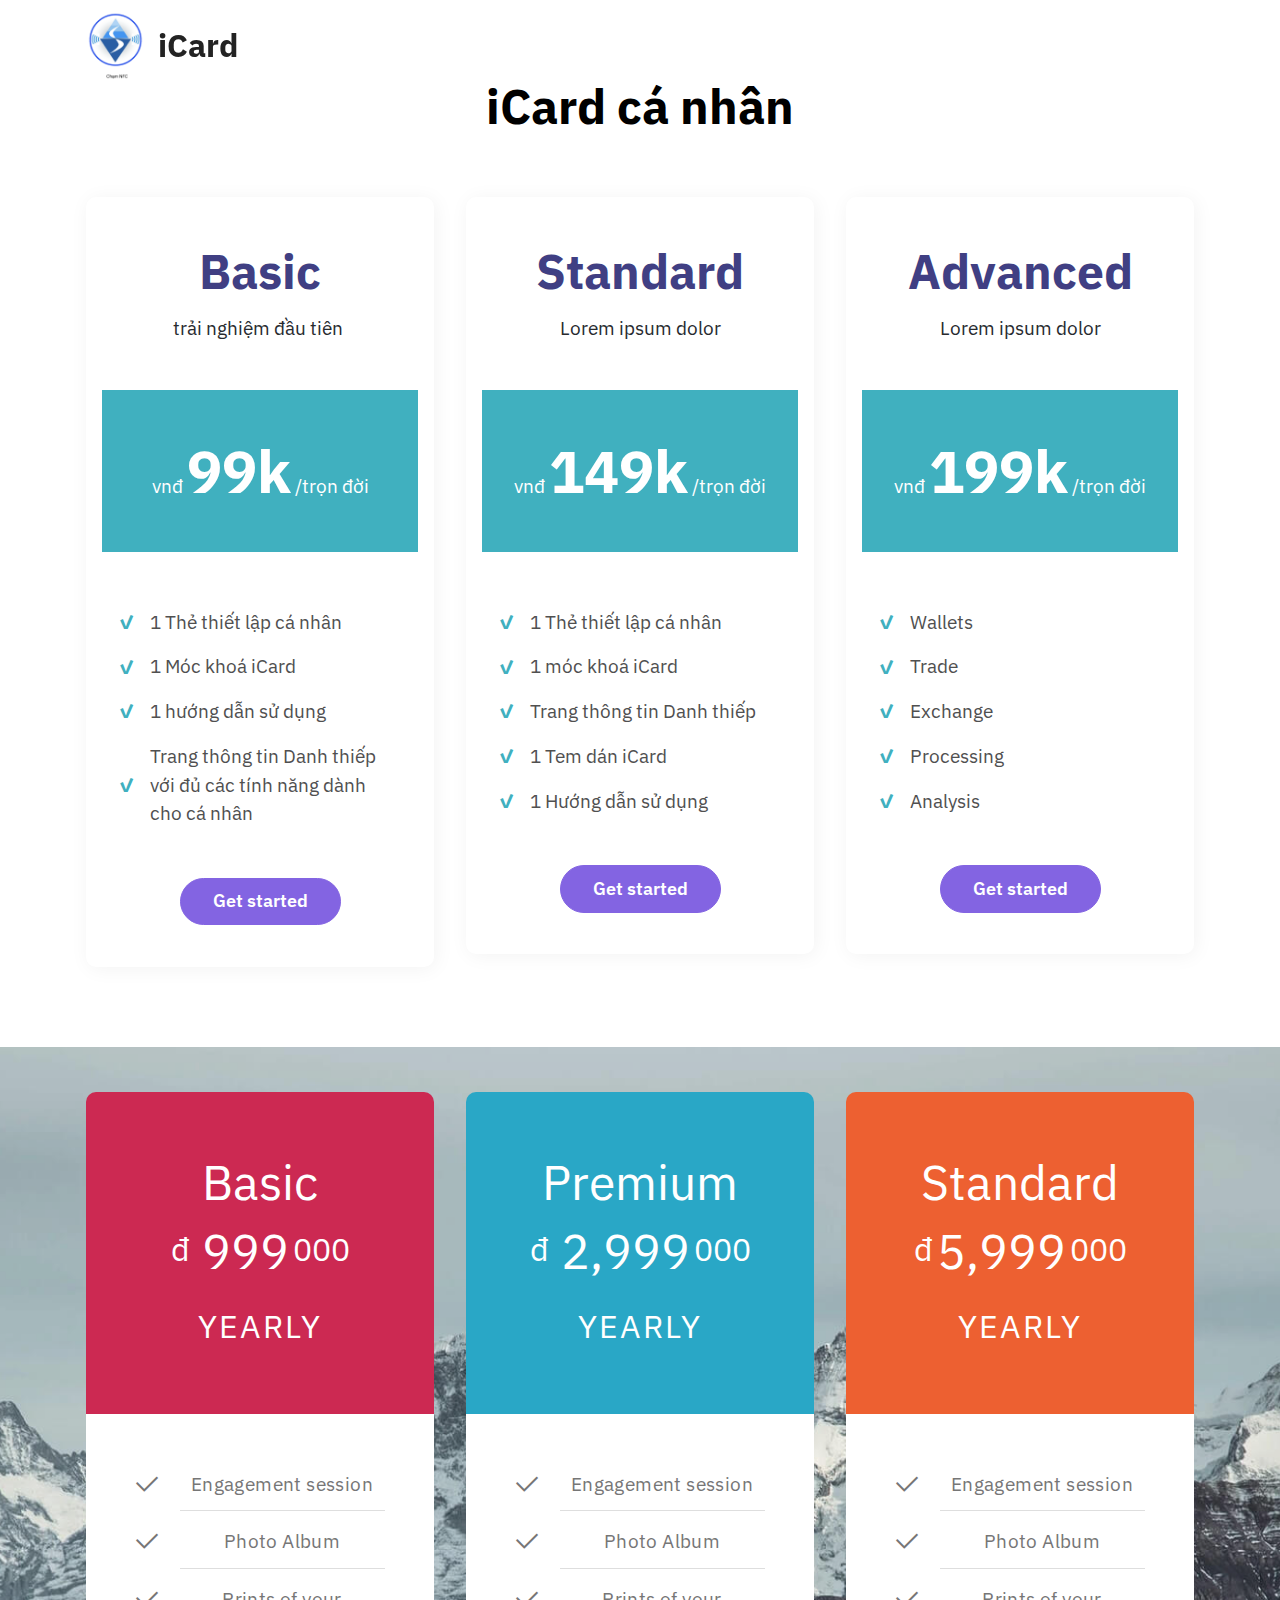
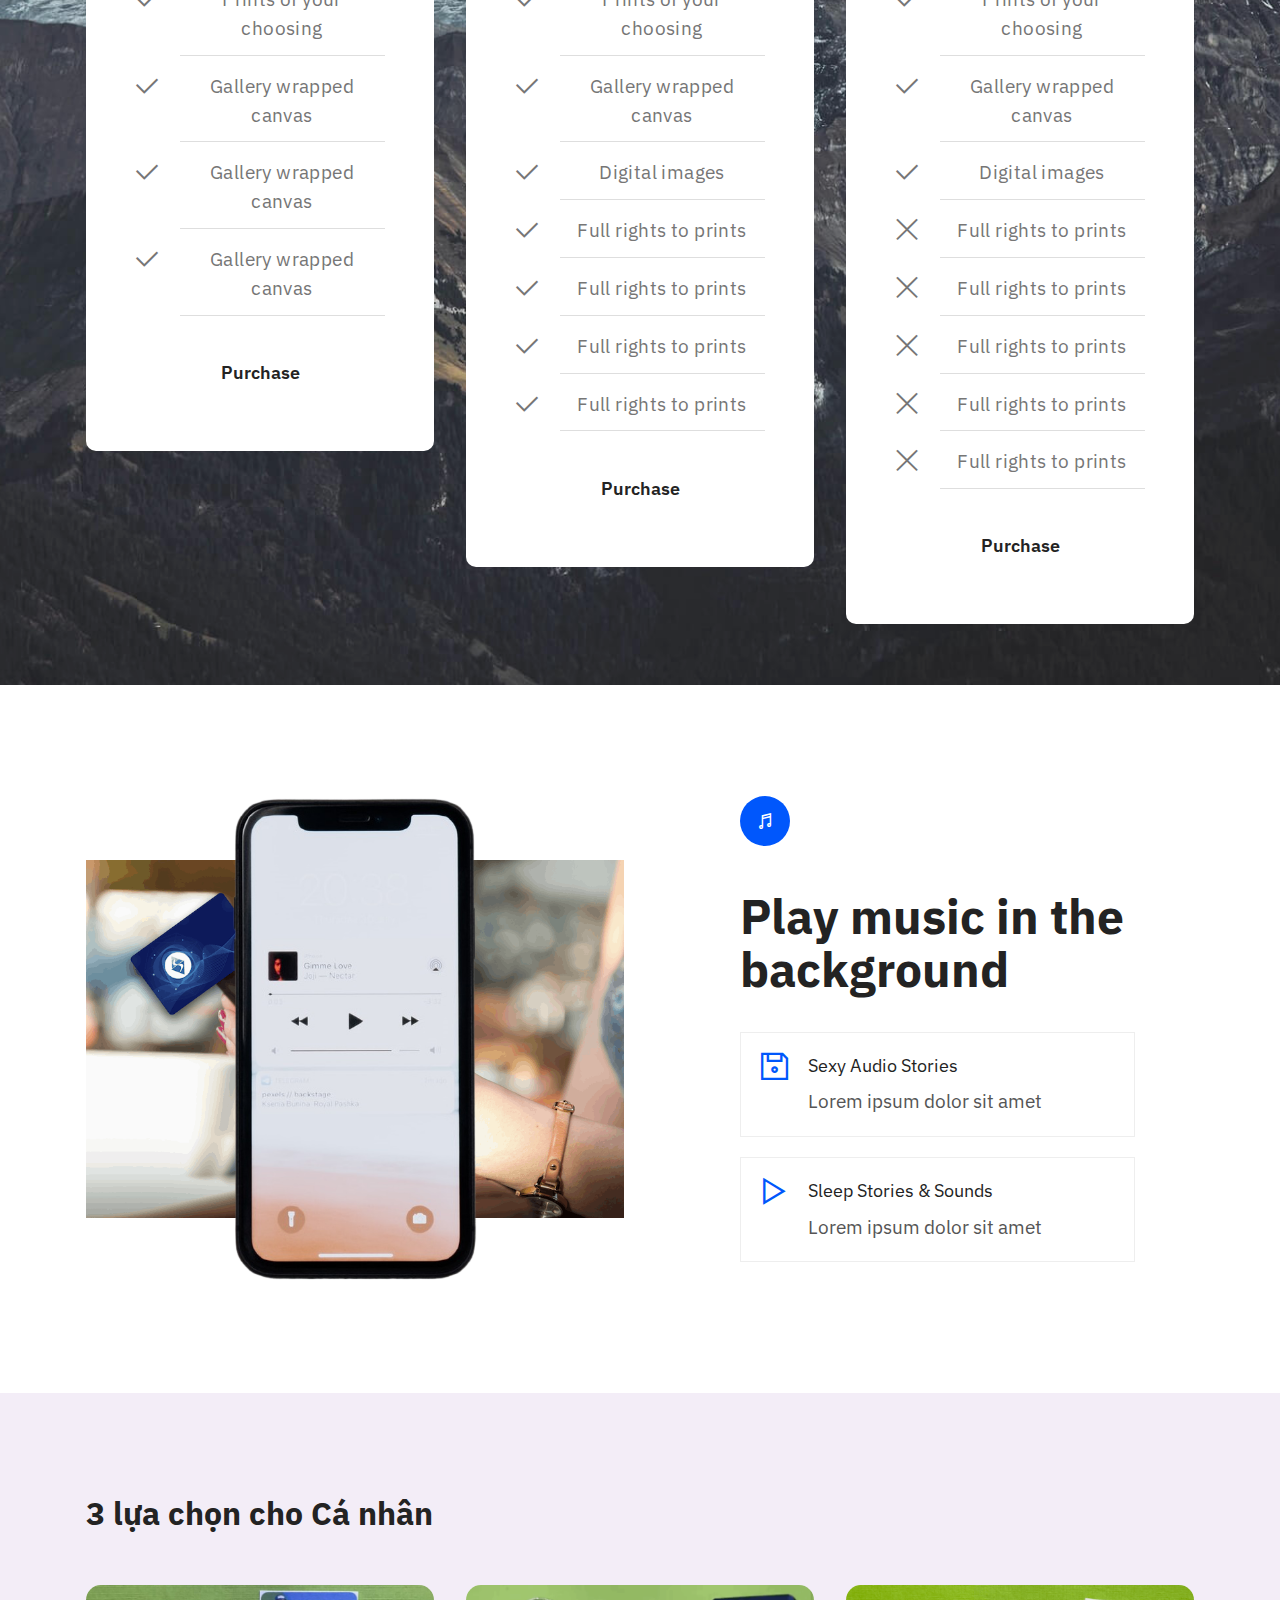
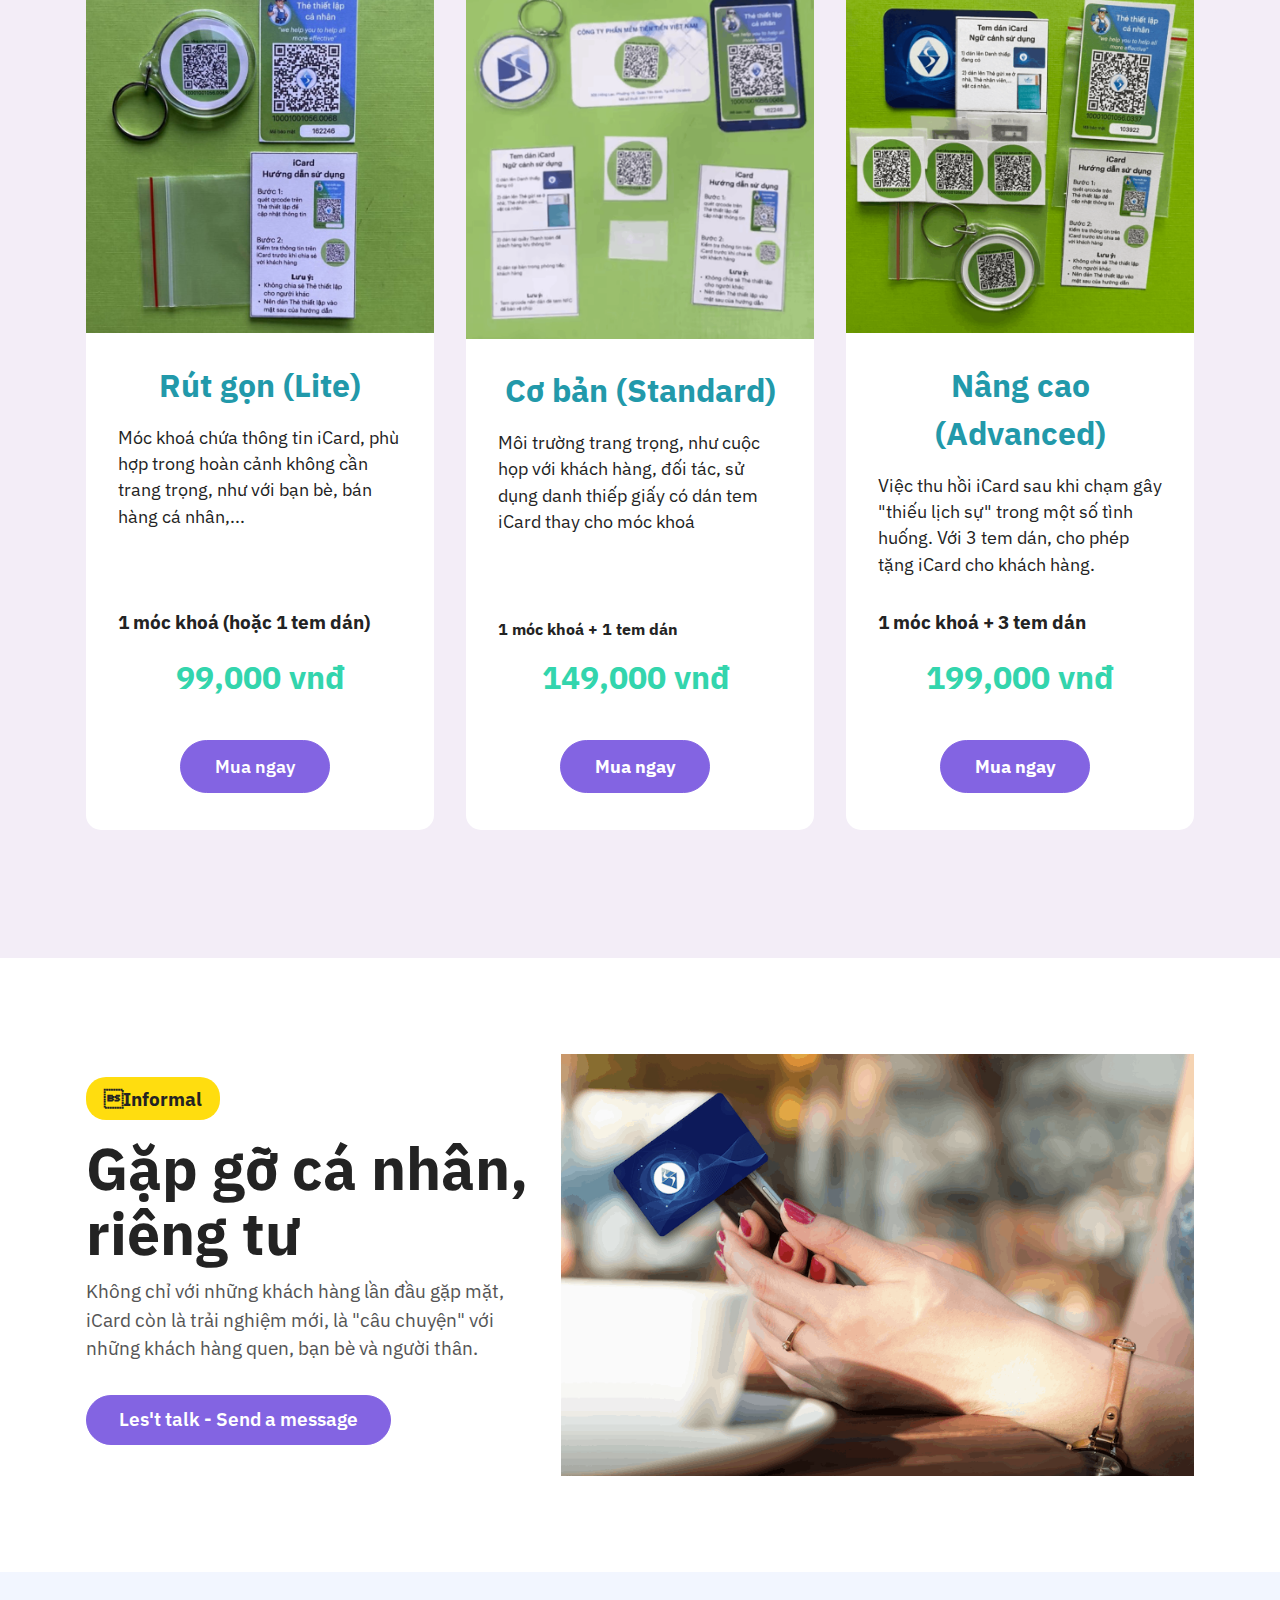
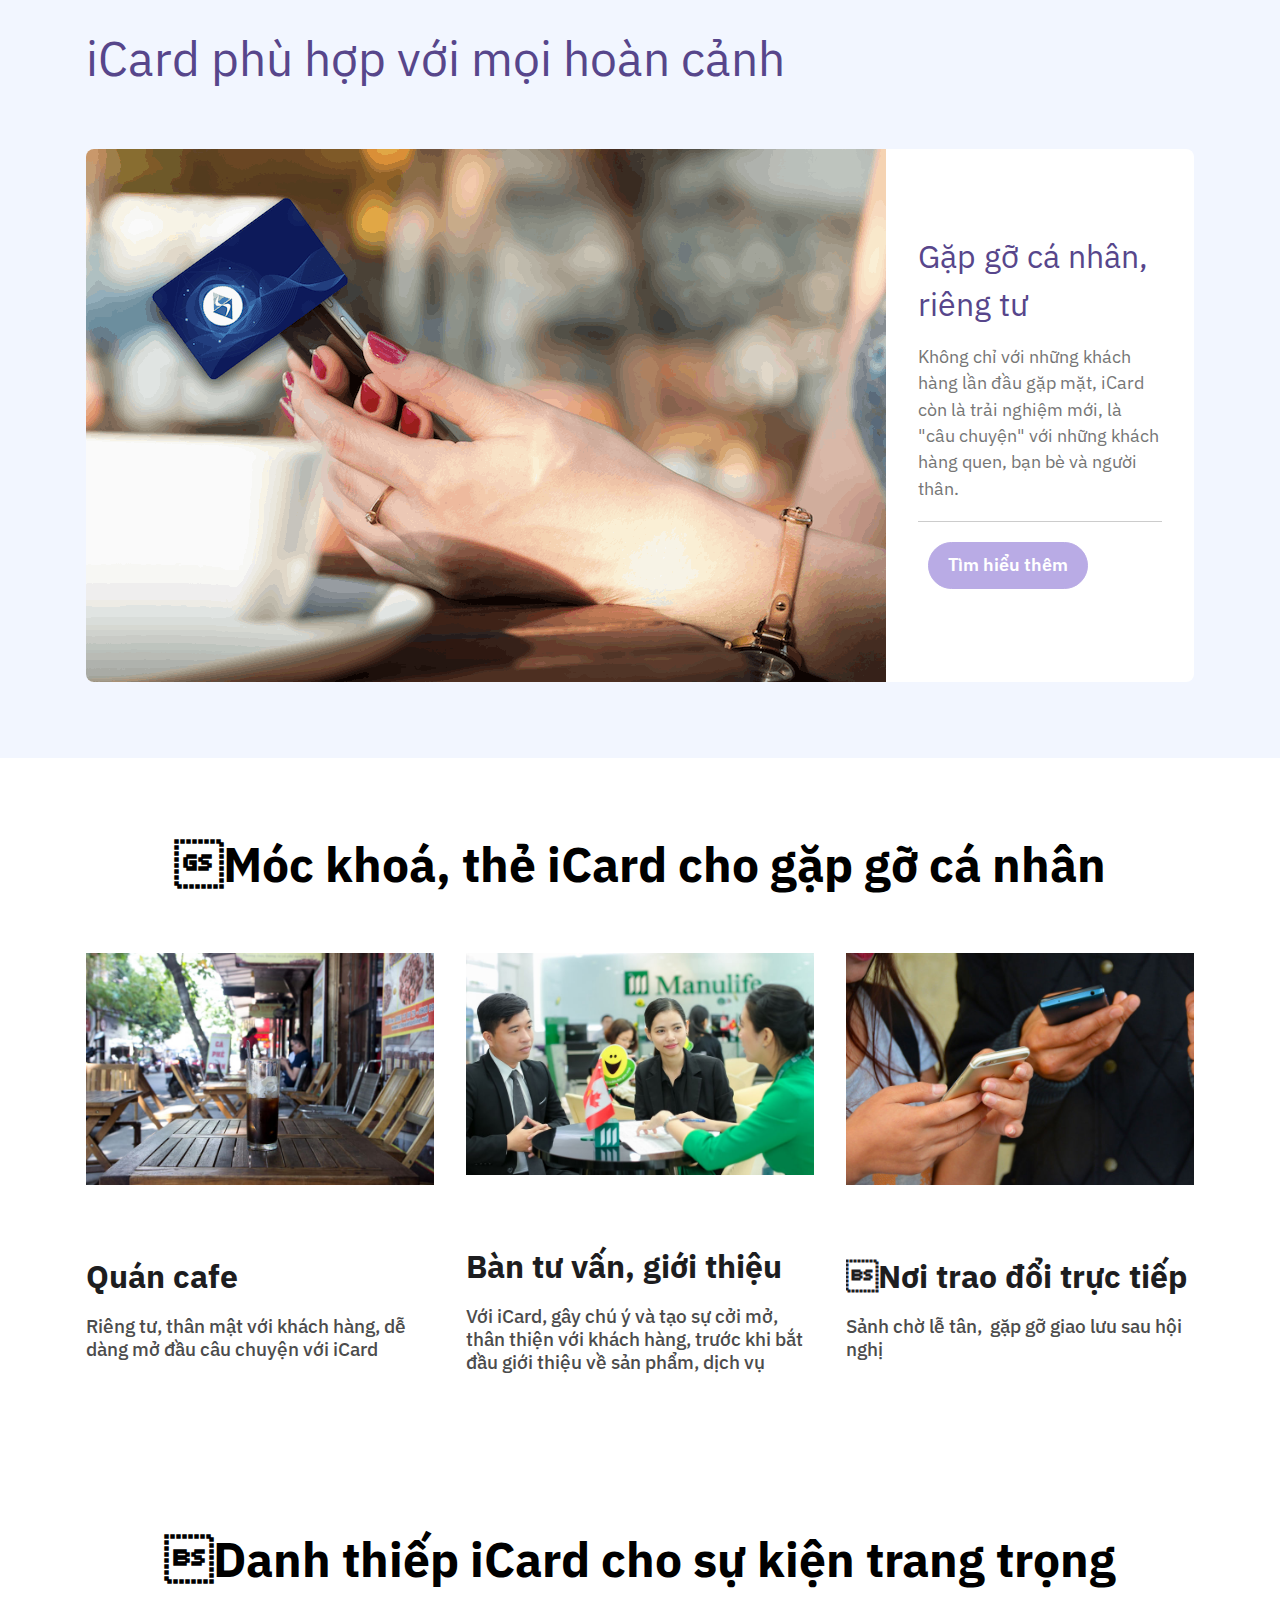
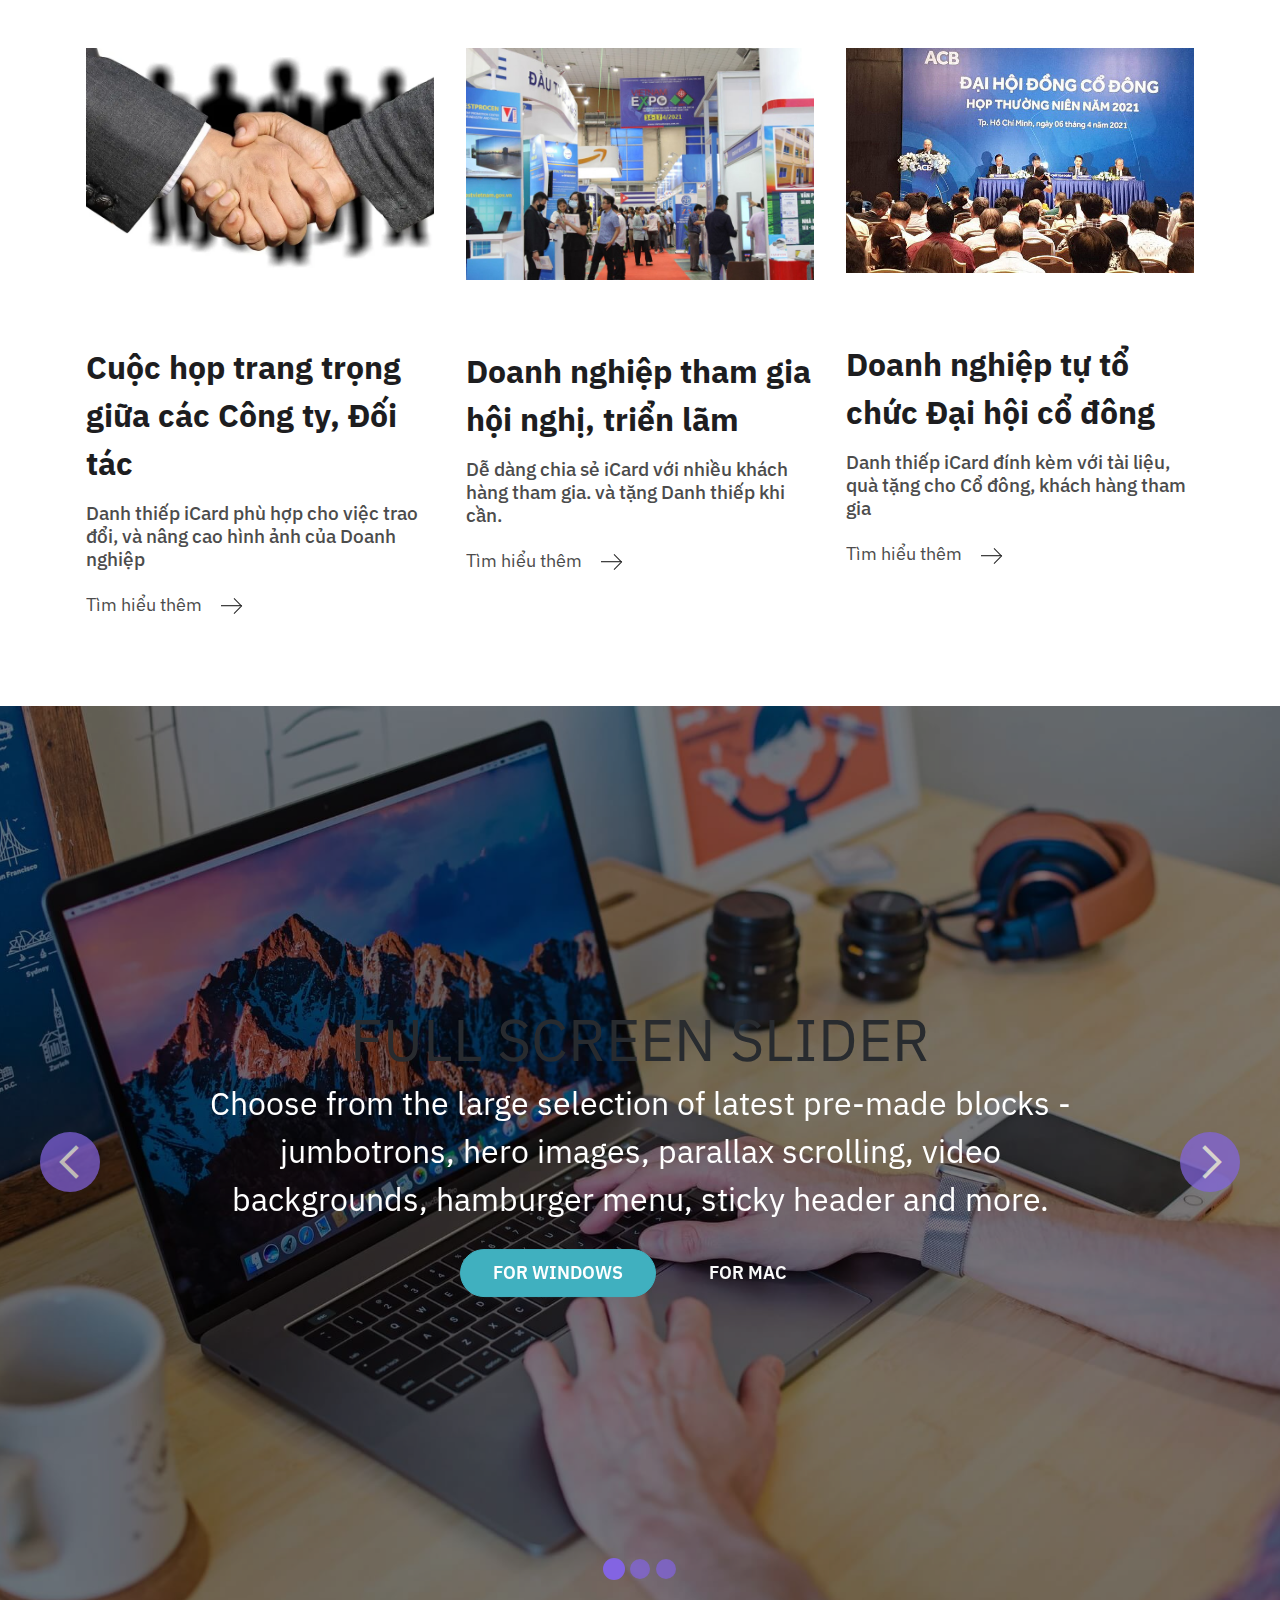
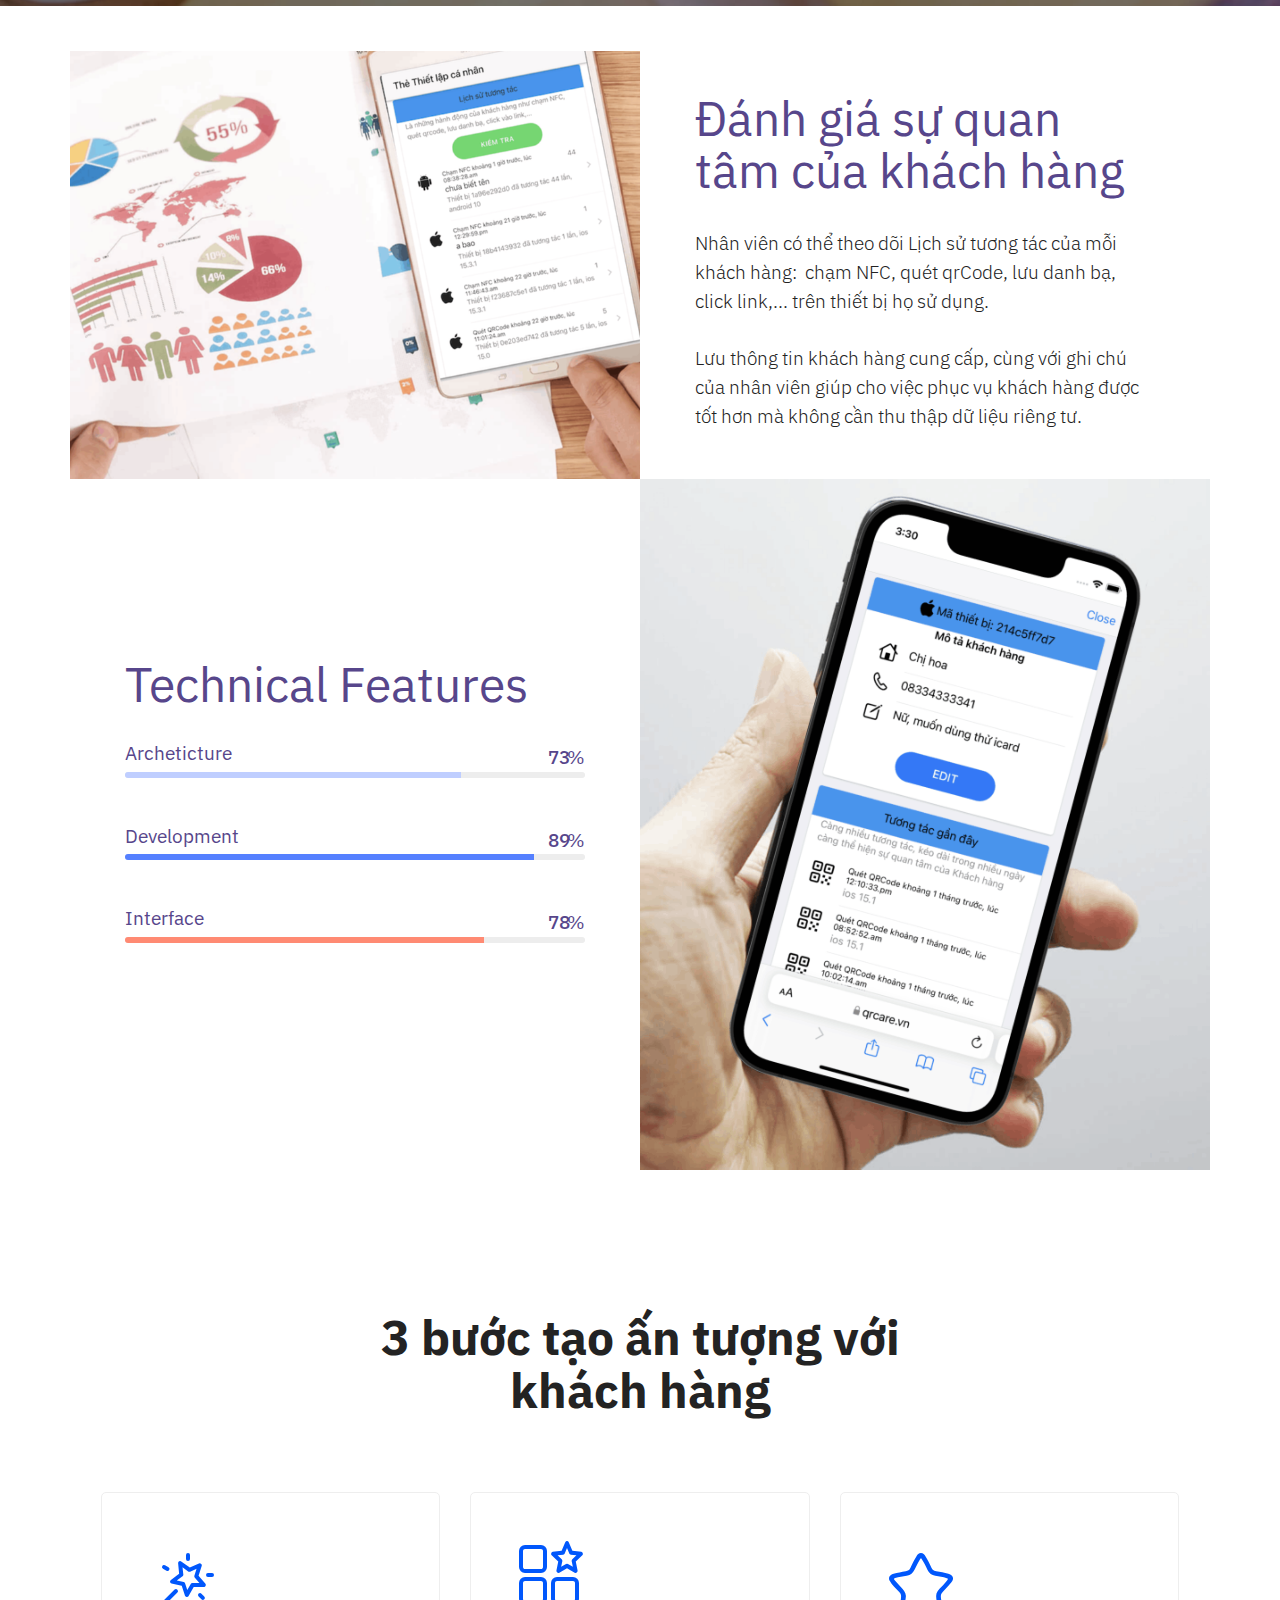
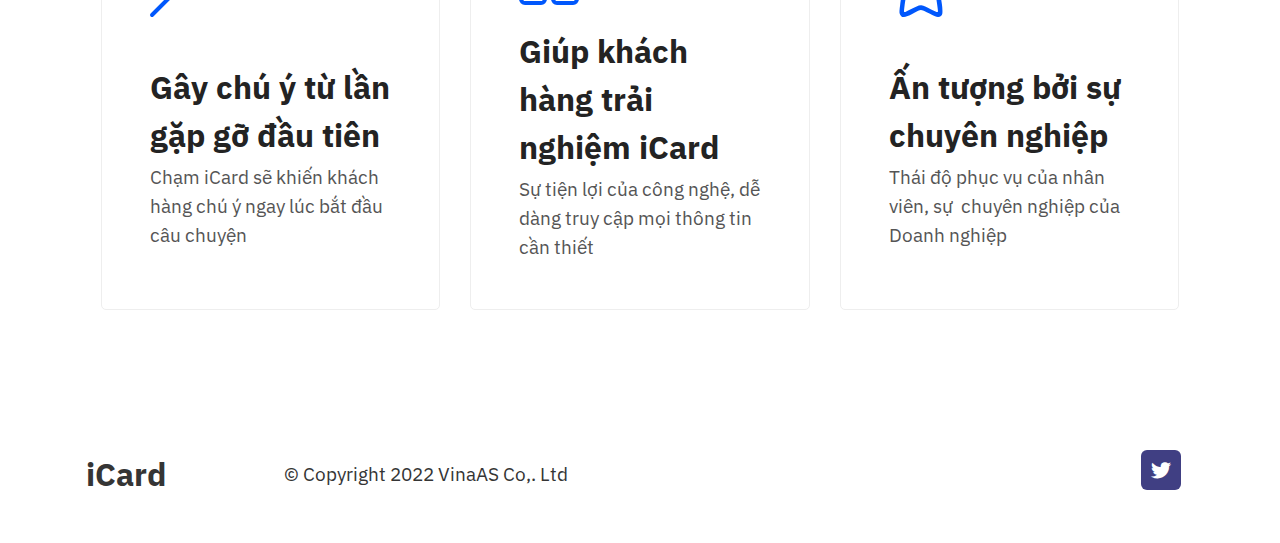
==== commit 06383b6b: "change layout" ====
--- a/page1.html
+++ b/page1.html
@@ -5,23 +5,23 @@
   <meta charset="UTF-8">
   <meta http-equiv="X-UA-Compatible" content="IE=edge">
   
+  <meta name="twitter:card" content="summary_large_image"/>
+  <meta name="twitter:image:src" content="">
+  <meta property="og:image" content="">
+  <meta name="twitter:title" content="sample">
   <meta name="viewport" content="width=device-width, initial-scale=1, minimum-scale=1">
-  <link rel="shortcut icon" href="assets/images/tgs5efo1o-147x147.png" type="image/x-icon">
+  <link rel="shortcut icon" href="assets/images/logo-vinaas-new-128x152.png" type="image/x-icon">
   <meta name="description" content="">
   
   
-  <title>vinaas-page</title>
+  <title>sample</title>
   <link rel="stylesheet" href="assets/web/assets/mobirise-icons2/mobirise2.css">
   <link rel="stylesheet" href="assets/web/assets/mobirise-icons/mobirise-icons.css">
-  <link rel="stylesheet" href="assets/tether/tether.min.css">
+  <link rel="stylesheet" href="assets/web/assets/mobirise-icons-bold/mobirise-icons-bold.css">
   <link rel="stylesheet" href="assets/bootstrap/css/bootstrap.min.css">
   <link rel="stylesheet" href="assets/bootstrap/css/bootstrap-grid.min.css">
   <link rel="stylesheet" href="assets/bootstrap/css/bootstrap-reboot.min.css">
   <link rel="stylesheet" href="assets/dropdown/css/style.css">
-  <link rel="stylesheet" href="assets/datatables/data-tables.bootstrap4.min.css">
-  <link rel="stylesheet" href="assets/as-pie-progress/css/progress.min.css">
-  <link rel="stylesheet" href="assets/formstyler/jquery.formstyler.css">
-  <link rel="stylesheet" href="assets/formstyler/jquery.formstyler.theme.css">
   <link rel="stylesheet" href="assets/socicon/css/styles.css">
   <link rel="stylesheet" href="assets/theme/css/style.css">
   <link rel="preload" href="https://fonts.googleapis.com/css?family=IBM+Plex+Sans:100,100i,200,200i,300,300i,400,400i,500,500i,600,600i,700,700i&display=swap" as="style" onload="this.onload=null;this.rel='stylesheet'">
@@ -34,71 +34,19 @@
 </head>
 <body>
   
-  <section class="menu cid-rx3Dmj9ihp" once="menu" id="menu06-a0">
-
-    
-
-    <nav class="navbar navbar-dropdown align-items-center navbar-fixed-top navbar-toggleable-sm">
-        <div class="menu-content-top">
-            <div class="menu-logo">
-                <div class="navbar-brand">
-                    
-                    <span class="navbar-caption-wrap"><a href="#" class="brand-link mbr-black text-info display-5">
-                            TechM4</a></span>
-                </div>
-            </div>
-            <div class="menu-content-right">
-                <div class="info-widget">
-                    <span class="widget-icon mbr-iconfont mobi-mbri-phone mobi-mbri" style="color: rgb(87, 70, 139); fill: rgb(87, 70, 139);"></span>
-                    <div class="widget-content display-4">
-                        <p class="widget-title mbr-fonts-style display-4">+ (123) 1800-567-8990</p>
-                        <p class="widget-text mbr-fonts-style display-4">+ (123) 1800-567-8990</p>
-                    </div>
-                </div>
-                <div class="info-widget">
-                    <span class="widget-icon mbr-iconfont mobi-mbri-watch mobi-mbri" style="color: rgb(87, 70, 139); fill: rgb(87, 70, 139);"></span>
-                    <div class="widget-content display-4">
-                        <p class="widget-title mbr-fonts-style display-4">Mon - Fri: 9:00AM - 5:00PM</p>
-                        <p class="widget-text mbr-fonts-style display-4">Sat - Sun: Closed</p>
-                    </div>
-                </div>
-                <div class="info-widget">
-                    <span class="widget-icon mbr-iconfont mobi-mbri-letter mobi-mbri" style="color: rgb(87, 70, 139); fill: rgb(87, 70, 139);"></span>
-                    <div class="widget-content mbr-fonts-style">
-                        <p class="widget-title display-4">office@example.com</p>
-                        <p class="widget-text mbr-fonts-style display-4">info@medical.com</p>
-                    </div>
-                </div>
-            </div>
-        </div>
-        <div class="menu-bottom">
-            <div class="collapse navbar-collapse" id="navbarSupportedContent">
-                <ul class="navbar-nav nav-dropdown js-float-line" data-app-modern-menu="true">
-                    <li class="nav-item">
-                        <a class="nav-link link mbr-black text-info display-4" href="#">
-                            Services
-                        </a>
-                    </li>
-                    <li class="nav-item">
-                        <a class="nav-link link mbr-black text-info display-4" href="#">
-                            About Us
-                        </a>
-                    </li>
-                    <li class="nav-item">
-                        <a class="nav-link link mbr-black text-info display-4" href="#">
-                            Contacts
-                        </a>
-                    </li>
-                    <li class="nav-item">
-                        <a class="nav-link link mbr-black text-info display-4" href="#">
-                            Pages
-                        </a>
-                    </li>
-                </ul>
-                <div class="navbar-buttons mbr-section-btn"><a class="btn btn-sm btn-success display-4" href="#"><span class="mobi-mbri mobi-mbri-letter mbr-iconfont mbr-iconfont-btn"></span>
-                        Сontacts</a></div>
-            </div>
-            <button class="navbar-toggler " type="button" data-toggle="collapse" data-target="#navbarSupportedContent" aria-controls="navbarSupportedContent" aria-expanded="false" aria-label="Toggle navigation">
+  <section data-bs-version="5.1" class="menu menu1 cid-t2F174yXuk" once="menu" id="menu01-7">
+    
+    <nav class="navbar navbar-dropdown navbar-fixed-top navbar-expand-lg">
+        <div class="container">
+            <div class="navbar-brand">
+                <span class="navbar-logo">
+                    <a href="#">
+                        <img src="assets/images/logo-vinaas-new-128x152.png" alt="" style="height: 4.4rem;">
+                    </a>
+                </span>
+                <span class="navbar-caption-wrap"><a class="navbar-caption text-black display-5" href="#">iCard</a></span>
+            </div>
+            <button class="navbar-toggler" type="button" data-toggle="collapse" data-bs-toggle="collapse" data-target="#navbarSupportedContent" data-bs-target="#navbarSupportedContent" aria-controls="navbarNavAltMarkup" aria-expanded="false" aria-label="Toggle navigation">
                 <div class="hamburger">
                     <span></span>
                     <span></span>
@@ -106,129 +54,584 @@
                     <span></span>
                 </div>
             </button>
+            <div class="collapse navbar-collapse" id="navbarSupportedContent">
+                <ul class="navbar-nav nav-dropdown nav-right" data-app-modern-menu="true"><li class="nav-item"><a class="nav-link link show text-white display-4" href="#" data-bs-auto-close="outside" aria-expanded="false"></a></li></ul>
+                
+                
+            </div>
         </div>
     </nav>
 </section>
 
-<section class="cid-rleMsGxdOA mbr-parallax-background" id="header02-5q">
-
-    
-
-    <div class="mbr-overlay" style="opacity: 0.3; background-color: rgb(113, 108, 128);"></div>
-
-    <div class="container align-center">
-        <div class="row justify-content-md-start justify-content-md-center">
-            <div class="mbr-white col-md-12 col-lg-7">
-                <h1 class="mbr-section-title mbr-regular pb-3 align-left mbr-fonts-style display-1">Tech Company</h1>
-                
-                <p class="mbr-text mbr-light pb-3 align-left mbr-fonts-style display-7">
-                    Lorem ipsum dolor sit amet, consectetur adipiscing elit. Nullam mattis dolor hendrerit ornare
-                    pretium. Aliquam id nibh orci.</p>
-                <div class="align-left mbr-section-btn"><a class="btn btn-md btn-primary display-4" href="#">READ MORE</a>
-                    <a class="btn btn-md btn-secondary display-4" href="#">CONTACT US</a></div>
-            </div>
-        </div>
-    </div>
-    
-</section>
-
-<section class="features1 cid-rx3DuVTvT8" id="features04-a2">
-
-    
-
+<section data-bs-version="5.1" class="pricing1 cid-t2F6me7i9L" id="pricing01-8">
+    
     
     <div class="container">
-        <div class="media-container-row">
-
-            <div class="card cardcolor p-3 col-12 col-md-8 col-lg-4">
-                <div class="card-img pt-2">
-                    <span class="mbr-iconfont img1 mobi-mbri-success mobi-mbri"></span>
-                </div>
-                <div class="card-box">
-                    <h4 class="card-title py-2 align-left mbr-fonts-style display-5">
-                        Modern Technologies</h4>
-                    <p class="mbr-text align-left mbr-fonts-style display-4">
-                        Lorem ipsum dolor sit amet, consectetur adipiscing elit.</p>
-                </div>
-            </div>
-
-            <div class="card cardcolor p-3 col-12 col-md-8 col-lg-4">
-                <div class="card-img pt-2">
-                    <span class="mbr-iconfont img1 mobi-mbri-success mobi-mbri"></span>
-                </div>
-                <div class="card-box">
-                    <h4 class="card-title py-2 align-left mbr-fonts-style display-5">Active community</h4>
-                    <p class="mbr-text align-left mbr-fonts-style display-4">
-                        Lorem ipsum dolor sit amet, consectetur adipiscing elit.
-                    </p>
-                </div>
-            </div>
-
-            <div class="card cardcolor p-3 col-12 col-md-8 col-lg-4">
-                <div class="card-img pt-2">
-                    <span class="mbr-iconfont img1 mobi-mbri-success mobi-mbri"></span>
-                </div>
-                <div class="card-box">
-                    <h4 class="card-title py-2 align-left mbr-fonts-style display-5">
-
-                        Multifunctional</h4>
-                    <p class="mbr-text align-left mbr-fonts-style display-4">
-                        Lorem ipsum dolor sit amet, consectetur adipiscing elit.
-                    </p>
-                </div>
-            </div>
-
+        <div class="row justify-content-center">
+
+
+            <div class="col-12 col-md-12 pb-5">
+                <h3 class="mbr-section-title mb-3 mbr-fonts-style display-2"><strong>iCard cá nhân</strong></h3>
+
+            </div>
+            <div class="col-12 col-md-6 align-center col-lg-4">
+                <div class="plan">
+                    <div class="plan-header">
+                        <h6 class="plan-title mbr-fonts-style display-2"><strong>Basic</strong></h6>
+                        <h4 class="mbr-section-subtitle mt-3 mbr-fonts-style display-7">trải nghiệm đầu tiên&nbsp;</h4>
+                        <div class="plan-price">
+                            <span class="price mbr-fonts-style m-0 display-7">vnđ</span>
+                            <span class="price mbr-fonts-style m-0 display-1"><strong>99k</strong></span>
+                            <span class="price-term mbr-fonts-style mb-3 display-7">/trọn đời</span>
+                        </div>
+                    </div>
+                    <div class="plan-body">
+                        <div class="plan-list mb-4">
+                            <ul class="list-group mbr-fonts-style list-group-flush display-7">
+                                <li class="list-group-item">1 Thẻ thiết lập cá nhân</li>
+                                <li class="list-group-item">1 Móc khoá iCard</li>
+                                <li class="list-group-item">1 hướng dẫn sử dụng&nbsp;</li>
+                                <li class="list-group-item">Trang thông tin Danh thiếp với đủ các tính năng dành cho cá nhân</li>
+                            </ul>
+                        </div>
+                        <div class="mbr-section-btn text-center"><a href="#" class="btn btn-primary display-4">Get
+                                started</a></div>
+                    </div>
+                </div>
+            </div>
+            <div class="col-12 col-md-6 align-center col-lg-4">
+                <div class="plan">
+                    <div class="plan-header">
+                        <h6 class="plan-title mbr-fonts-style display-2"><strong>Standard</strong></h6>
+                        <h4 class="mbr-section-subtitle mt-3 mbr-fonts-style display-7">Lorem ipsum dolor</h4>
+                        <div class="plan-price">
+                            <span class="price mbr-fonts-style m-0 display-7">vnđ</span>
+                            <span class="price mbr-fonts-style m-0 display-1"><strong>149k</strong></span>
+                            <span class="price-term mbr-fonts-style mb-3 display-7">/trọn đời</span>
+                        </div>
+                    </div>
+                    <div class="plan-body">
+                        <div class="plan-list mb-4">
+                            <ul class="list-group mbr-fonts-style list-group-flush display-7">
+                                <li class="list-group-item"><span style="background-color: transparent; font-size: 1.2rem;">1 Thẻ thiết lập cá nhân</span><br></li>
+                                <li class="list-group-item">1 móc khoá iCard</li>
+                                <li class="list-group-item">Trang thông tin Danh thiếp</li>
+                                <li class="list-group-item">1 Tem dán iCard</li><li class="list-group-item">1 Hướng dẫn sử dụng</li>
+                            </ul>
+                        </div>
+                        <div class="mbr-section-btn text-center">
+                            <a href="#" class="btn btn-primary display-4">Get
+                                started</a>
+                        </div>
+                    </div>
+                </div>
+            </div>
+            <div class="col-12 col-md-6 align-center col-lg-4">
+                <div class="plan">
+                    <div class="plan-header">
+                        <h6 class="plan-title mbr-fonts-style display-2">
+                            <strong>Advanced</strong></h6>
+                        <h4 class="mbr-section-subtitle mt-3 mbr-fonts-style display-7">Lorem ipsum dolor</h4>
+                        <div class="plan-price">
+                            <span class="price mbr-fonts-style m-0 display-7">vnđ</span>
+                            <span class="price mbr-fonts-style m-0 display-1"><strong>199k</strong></span>
+                            <span class="price-term mbr-fonts-style mb-3 display-7">/trọn đời</span>
+                        </div>
+                    </div>
+                    <div class="plan-body">
+                        <div class="plan-list mb-4">
+                            <ul class="list-group mbr-fonts-style list-group-flush display-7">
+                                <li class="list-group-item">Wallets
+                                </li>
+                                <li class="list-group-item">Trade
+                                </li>
+                                <li class="list-group-item">Exchange
+                                </li>
+                                <li class="list-group-item">Processing
+                                </li>
+                                <li class="list-group-item">Analysis</li>
+                            </ul>
+                        </div>
+                        <div class="mbr-section-btn text-center">
+                            <a href="#" class="btn btn-primary display-4">Get
+                                started</a>
+                        </div>
+                    </div>
+                </div>
+            </div>
             
-
-        </div>
-
-        <div class="media-container-row pt-3">
-
-            <div class="card cardcolor p-3 col-12 col-md-8 col-lg-4">
-                <div class="card-img pt-2">
-                    <span class="mbr-iconfont img1 mobi-mbri-success mobi-mbri"></span>
-                </div>
-                <div class="card-box">
-                    <h4 class="card-title py-2 align-left mbr-fonts-style display-5">Big Projects</h4>
-                    <p class="mbr-text align-left mbr-fonts-style display-4">
-                        Lorem ipsum dolor sit amet, consectetur adipiscing elit.</p>
-                </div>
-            </div>
-
-            <div class="card cardcolor p-3 col-12 col-md-8 col-lg-4">
-                <div class="card-img pt-2">
-                    <span class="mbr-iconfont img1 mobi-mbri-success mobi-mbri"></span>
-                </div>
-                <div class="card-box">
-                    <h4 class="card-title py-2 align-left mbr-fonts-style display-5">Web Solution</h4>
-                    <p class="mbr-text align-left mbr-fonts-style display-4">
-                        Lorem ipsum dolor sit amet, consectetur adipiscing elit.
-                    </p>
-                </div>
-            </div>
-
-            <div class="card cardcolor p-3 col-12 col-md-8 col-lg-4">
-                <div class="card-img pt-2">
-                    <span class="mbr-iconfont img1 mobi-mbri-success mobi-mbri"></span>
-                </div>
-                <div class="card-box">
-                    <h4 class="card-title align-left py-2 mbr-fonts-style display-5">Market Analysis</h4>
-                    <p class="mbr-text align-left mbr-fonts-style display-4">
-                        Lorem ipsum dolor sit amet, consectetur adipiscing elit.
-                    </p>
-                </div>
-            </div>
-
+        </div>
+    </div>
+</section>
+
+<section data-bs-version="5.1" class="tabs tabs01 photom4_tabs01 cid-t2FdTnQv93" id="tabs01-b">
+
+    
+
+    <div class="mbr-overlay" style="opacity: 0.1; background-color: rgb(255, 255, 255);"></div>
+    <div class="container d-flex flex-column">
+        
+        <div class="tab-content">
+            <div aria-labelledby="photo1-tab1" class="tab-pane active" id="photo1-tab1-content" role="tabpanel">
+                <div class="row">
+
+                    <div class="plan col-12 justify-content-center col-lg-4">
+                        <div class="plan-header card1 text-center">
+                            <h3 class="plan-title mbr-white pb-2 mbr-fonts-style display-2">
+                                Basic </h3>
+                            <div class="plan-price">
+                                <span class="price-value mbr-white mbr-fonts-style display-5">đ&nbsp;</span>
+                                <span class="price-figure mbr-white mbr-fonts-style display-2">999</span>
+                                <small class="price-term mbr-white mbr-fonts-style display-5">000</small>
+                                <h4 class="month mbr-white pt-4 mbr-fonts-style display-5">
+                                    YEARLY </h4>
+                            </div>
+
+                        </div>
+                        <div class="plan-body">
+                            <div class="plan-list">
+                                
+                                
+                                
+                                
+                                
+                                
+                            <div class="plan-item d-flex justify-content-center">
+                                    <span class="mbr-iconfont mobi-mbri-success mobi-mbri"></span>
+                                    <p class="mbr-fonts-style display-7">Engagement session </p>
+                                </div><div class="plan-item d-flex justify-content-center">
+                                    <span class="mbr-iconfont mobi-mbri-success mobi-mbri"></span>
+                                    <p class="mbr-fonts-style display-7">Photo Album</p>
+                                </div><div class="plan-item d-flex justify-content-center">
+                                    <span class="mbr-iconfont mobi-mbri-success mobi-mbri"></span>
+                                    <p class="mbr-fonts-style display-7">Prints of your choosing</p>
+                                </div><div class="plan-item d-flex justify-content-center">
+                                    <span class="mbr-iconfont mobi-mbri-success mobi-mbri"></span>
+                                    <p class="mbr-fonts-style display-7">Gallery wrapped canvas</p>
+                                </div><div class="plan-item d-flex justify-content-center">
+                                    <span class="mbr-iconfont mobi-mbri-success mobi-mbri"></span>
+                                    <p class="mbr-fonts-style display-7">Gallery wrapped canvas</p>
+                                </div><div class="plan-item d-flex justify-content-center">
+                                    <span class="mbr-iconfont mobi-mbri-success mobi-mbri"></span>
+                                    <p class="mbr-fonts-style display-7">Gallery wrapped canvas</p>
+                                </div></div>
+                            <div class="mbr-section-btn text-center pt-4">
+                                <a class="btn btn-md btn-black-outline display-4" href="#">Purchase</a>
+                            </div>
+                        </div>
+                    </div>
+
+                    <div class="plan col-12 justify-content-center col-lg-4">
+                        <div class="plan-header card2 text-center">
+                            <h3 class="plan-title mbr-white pb-2 mbr-fonts-style display-2">
+                                Premium </h3>
+                            <div class="plan-price">
+                                <span class="price-value mbr-white mbr-fonts-style display-5">đ&nbsp;</span>
+                                <span class="price-figure mbr-white mbr-fonts-style display-2">2,999</span>
+                                <small class="price-term mbr-white mbr-fonts-style display-5">000</small>
+                                <h4 class="month mbr-white pt-4 mbr-fonts-style display-5">
+                                    YEARLY </h4>
+                            </div>
+
+                        </div>
+                        <div class="plan-body">
+                            <div class="plan-list">
+                                
+                                
+                                
+                                
+                                
+                                
+                            <div class="plan-item d-flex justify-content-center">
+                                    <span class="mbr-iconfont mobi-mbri-success mobi-mbri"></span>
+                                    <p class="mbr-fonts-style display-7">Engagement session </p>
+                                </div><div class="plan-item d-flex justify-content-center">
+                                    <span class="mbr-iconfont mobi-mbri-success mobi-mbri"></span>
+                                    <p class="mbr-fonts-style display-7">Photo Album</p>
+                                </div><div class="plan-item d-flex justify-content-center">
+                                    <span class="mbr-iconfont mobi-mbri-success mobi-mbri"></span>
+                                    <p class="mbr-fonts-style display-7">Prints of your choosing</p>
+                                </div><div class="plan-item d-flex justify-content-center">
+                                    <span class="mbr-iconfont mobi-mbri-success mobi-mbri"></span>
+                                    <p class="mbr-fonts-style display-7">Gallery wrapped canvas</p>
+                                </div><div class="plan-item d-flex justify-content-center">
+                                    <span class="mbr-iconfont mobi-mbri-success mobi-mbri"></span>
+                                    <p class="mbr-fonts-style display-7">Digital images</p>
+                                </div><div class="plan-item d-flex justify-content-center">
+                                    <span class="mbr-iconfont mobi-mbri-success mobi-mbri"></span>
+                                    <p class="mbr-fonts-style display-7">Full rights to prints </p>
+                                </div><div class="plan-item d-flex justify-content-center">
+                                    <span class="mbr-iconfont mobi-mbri-success mobi-mbri"></span>
+                                    <p class="mbr-fonts-style display-7">Full rights to prints </p>
+                                </div><div class="plan-item d-flex justify-content-center">
+                                    <span class="mbr-iconfont mobi-mbri-success mobi-mbri"></span>
+                                    <p class="mbr-fonts-style display-7">Full rights to prints </p>
+                                </div><div class="plan-item d-flex justify-content-center">
+                                    <span class="mbr-iconfont mobi-mbri-success mobi-mbri"></span>
+                                    <p class="mbr-fonts-style display-7">Full rights to prints </p>
+                                </div></div>
+                            <div class="mbr-section-btn text-center pt-4">
+                                <a class="btn btn-md btn-black-outline display-4" href="#">Purchase</a>
+                            </div>
+                        </div>
+                    </div>
+
+                    <div class="plan col-12 justify-content-center col-lg-4">
+                        <div class="plan-header card3 text-center">
+                            <h3 class="plan-title mbr-white pb-2 mbr-fonts-style display-2">
+                                Standard </h3>
+                            <div class="plan-price">
+                                <span class="price-value mbr-white mbr-fonts-style display-5">đ</span>
+                                <span class="price-figure mbr-white mbr-fonts-style display-2">5,999</span>
+                                <small class="price-term mbr-white mbr-fonts-style display-5">000</small>
+                                <h4 class="month mbr-white pt-4 mbr-fonts-style display-5">
+                                    YEARLY </h4>
+                            </div>
+
+                        </div>
+                        <div class="plan-body">
+                            <div class="plan-list">
+                                
+                                
+                                
+                                
+                                
+                                
+                            <div class="plan-item d-flex justify-content-center">
+                                    <span class="mbr-iconfont mobi-mbri-success mobi-mbri"></span>
+                                    <p class="mbr-fonts-style display-7">Engagement session </p>
+                                </div><div class="plan-item d-flex justify-content-center">
+                                    <span class="mbr-iconfont mobi-mbri-success mobi-mbri"></span>
+                                    <p class="mbr-fonts-style display-7">Photo Album</p>
+                                </div><div class="plan-item d-flex justify-content-center">
+                                    <span class="mbr-iconfont mobi-mbri-success mobi-mbri"></span>
+                                    <p class="mbr-fonts-style display-7">Prints of your choosing</p>
+                                </div><div class="plan-item d-flex justify-content-center">
+                                    <span class="mbr-iconfont mobi-mbri-success mobi-mbri"></span>
+                                    <p class="mbr-fonts-style display-7">Gallery wrapped canvas</p>
+                                </div><div class="plan-item d-flex justify-content-center">
+                                    <span class="mbr-iconfont mobi-mbri-success mobi-mbri"></span>
+                                    <p class="mbr-fonts-style display-7">Digital images</p>
+                                </div><div class="plan-item d-flex justify-content-center">
+                                    <span class="mbr-iconfont mobi-mbri-close mobi-mbri"></span>
+                                    <p class="mbr-fonts-style display-7">Full rights to prints </p>
+                                </div><div class="plan-item d-flex justify-content-center">
+                                    <span class="mbr-iconfont mobi-mbri-close mobi-mbri"></span>
+                                    <p class="mbr-fonts-style display-7">Full rights to prints </p>
+                                </div><div class="plan-item d-flex justify-content-center">
+                                    <span class="mbr-iconfont mobi-mbri-close mobi-mbri"></span>
+                                    <p class="mbr-fonts-style display-7">Full rights to prints </p>
+                                </div><div class="plan-item d-flex justify-content-center">
+                                    <span class="mbr-iconfont mobi-mbri-close mobi-mbri"></span>
+                                    <p class="mbr-fonts-style display-7">Full rights to prints </p>
+                                </div><div class="plan-item d-flex justify-content-center">
+                                    <span class="mbr-iconfont mobi-mbri-close mobi-mbri"></span>
+                                    <p class="mbr-fonts-style display-7">Full rights to prints </p>
+                                </div></div>
+                            <div class="mbr-section-btn text-center pt-4">
+                                <a class="btn btn-md btn-black-outline display-4" href="#">Purchase</a>
+                            </div>
+                        </div>
+                    </div>
+                </div>
+            </div>
             
-
-        </div>
-
-
-    </div>
-
-</section>
-
-<section class="header4 cid-rlqFCvwlj5" id="content06-9h">
+        </div>
+    </div>
+</section>
+
+<section data-bs-version="5.1" class="features6 cid-t2QHvicgVk" id="features6-k">
+
+    
+
+    
+
+    <div class="container">
+        <div class="row justify-content-center">
+            <div class="col-12 col-md-6 image-wrapper">
+                <div class="img-item">
+                    <img src="assets/images/features17.png" alt="">
+                </div>
+            </div>
+            <div class="col-12 col-md text-col">
+                <div class="text-wrapper">
+                    <div class="icon-wrap">
+                        <div class="icon-box">
+                            <span class="mbr-iconfont mobi-mbri-music mobi-mbri"></span>
+                        </div>
+                    </div>
+                    <h2 class="mbr-section-title mbr-fonts-style display-2">
+                        <strong>Play music in the background</strong>
+                    </h2>
+                    <div class="item mbr-flex">
+                        <div class="card-icon-box">
+                            <span class="mbr-iconfont mobi-mbri-save mobi-mbri"></span>
+                        </div>
+                        <div class="text-box">
+                            <h3 class="card-title mbr-fonts-style mb-2 display-4">
+                                Sexy Audio Stories</h3>
+                            <p class="card-text mbr-black mbr-fonts-style m-0 display-7">Lorem ipsum dolor sit amet</p>
+                        </div>
+                    </div>
+                    <div class="item mbr-flex">
+                        <div class="card-icon-box">
+                            <span class="mbr-iconfont mobi-mbri-play mobi-mbri"></span>
+                        </div>
+                        <div class="text-box">
+                            <h3 class="card-title mbr-fonts-style mb-2 display-4">
+                                Sleep Stories &amp; Sounds</h3>
+                            <p class="card-text mbr-black mbr-fonts-style m-0 display-7">Lorem ipsum dolor sit amet</p>
+                        </div>
+                    </div>
+                    <div class="btn-container">
+                        
+                    </div>
+                </div>
+            </div>
+        </div>
+    </div>
+</section>
+
+<section data-bs-version="5.1" class="pricing3 cid-t2QFktCTPA" id="pricing3-j">
+    
+    
+    <div class="container">
+        <div class="mbr-section-head mb-5">
+            <h4 class="mbr-section-title mbr-fonts-style display-5">
+                <strong>3 lựa chọn cho Cá nhân&nbsp;</strong></h4>
+            
+        </div>
+        <div class="row justify-content-start">
+            <div class="item features-image сol-12 col-md-6 col-lg-4">
+                <div class="item-wrapper">
+                    <div>
+                        <div class="item-img">
+                            <img src="assets/images/1khoa-duynhat-800x800.jpg" alt="">
+                        </div>
+                        <div class="item-content">
+                            <h5 class="item-title mbr-fonts-style display-5"><strong>Rút gọn (Lite)</strong></h5>
+                            
+                            <p class="mbr-text mbr-fonts-style display-4">
+                                Móc khoá chứa thông tin iCard, phù hợp trong hoàn cảnh không cần trang trọng, như với bạn bè, bán hàng cá nhân,...
+                            </p>
+                        </div>
+                    </div>
+                    <div class="item-footer">
+                        <p class="mbr-amount mbr-fonts-style display-7">
+                            <strong>1 móc khoá (hoặc 1 tem dán)</strong></p>
+                        <p class="mbr-price mbr-fonts-style display-5"><strong>99,000 vnđ</strong></p>
+                        <div class="mbr-section-btn justify-content-center"><a href="https://shopee.vn/product/703967475/16334166443/" class="btn btn-primary item-btn display-4" target="_blank">Mua ngay</a></div>
+                    </div>
+                </div>
+            </div>
+            <div class="item features-image сol-12 col-md-6 col-lg-4">
+                <div class="item-wrapper">
+                    <div>
+                        <div class="item-img">
+                            <img src="assets/images/1khoa-1tem-v2-800x812.png" alt="">
+                        </div>
+                        <div class="item-content">
+                            <h5 class="item-title mbr-fonts-style display-5"><strong>Cơ bản (Standard)</strong></h5>
+                            
+                            <p class="mbr-text mbr-fonts-style display-4">
+                                Môi trường trang trọng, như cuộc họp với khách hàng, đối tác, sử dụng danh thiếp giấy có dán tem iCard thay cho móc khoá 
+                            </p>
+                        </div>
+                    </div>
+                    <div class="item-footer">
+                        <p class="mbr-amount mbr-fonts-style display-7"></p><p>
+                            <strong>1 móc khoá + 1 tem dán</strong>&nbsp;&nbsp;</p><p></p>
+                        <p class="mbr-price mbr-fonts-style display-5"><strong>149,000 vnđ&nbsp;</strong></p>
+                        <div class="mbr-section-btn justify-content-center"><a href="https://shopee.vn/product/703967475/16334166443/" class="btn btn-primary item-btn display-4" target="_blank">
+                                <strong>Mua ngay</strong>
+                            </a></div>
+                    </div>
+                </div>
+            </div>
+            <div class="item features-image сol-12 col-md-6 col-lg-4">
+                <div class="item-wrapper">
+                    <div>
+                        <div class="item-img">
+                            <img src="assets/images/1mockhoa-3temdan-800x800.png" alt="">
+                        </div>
+                        <div class="item-content">
+                            <h5 class="item-title mbr-fonts-style display-5"><strong>Nâng cao (Advanced)</strong></h5>
+                            
+                            <p class="mbr-text mbr-fonts-style display-4">
+                                Việc thu hồi iCard sau khi chạm gây "thiếu lịch sự" trong một số tình huống. Với 3 tem dán, cho phép tặng iCard cho khách hàng. 
+                            </p>
+                        </div>
+                    </div>
+                    <div class="item-footer">
+                        <p class="mbr-amount mbr-fonts-style display-7"><strong>1 móc khoá + 3 tem dán</strong></p>
+                        <p class="mbr-price mbr-fonts-style display-5">
+                            <strong>199,000 vnđ</strong></p>
+                        <div class="mbr-section-btn justify-content-center"><a href="https://shopee.vn/product/703967475/16334166443/" class="btn btn-primary item-btn display-4" target="_blank">
+                                <strong>Mua ngay</strong>
+                            </a></div>
+                    </div>
+                </div>
+            </div>
+        </div>
+    </div>
+</section>
+
+<section data-bs-version="5.1" class="features7 cid-t2QJCOQEjR" id="features7-m">
+
+    
+
+    
+
+    <div class="container">
+        <div class="row justify-content-center">
+            <div class="col-12 col-lg">
+                <div class="text-wrapper">
+                    <p class="label-text mbr-fonts-style display-7">
+                        <span class="label"><strong>Informal</strong></span></p>
+                    <h1 class="mbr-section-title mbr-fonts-style display-1"><strong>Gặp gỡ cá nhân, riêng tư</strong></h1>
+                    <p class="mbr-text mbr-fonts-style display-7">
+                        Không chỉ với những khách hàng lần đầu gặp mặt, iCard còn là trải nghiệm mới, là "câu chuyện" với những khách hàng quen, bạn bè và người thân.</p>
+                    <div class="btn-container">
+                        <div class="mbr-section-btn"><a class="btn btn-primary display-7" href="#">Les't talk - Send a message</a></div>
+                    </div>
+                    
+                </div>
+            </div>
+            <div class="col-12 col-lg-7 image-wrapper">
+                <img class="w-100" src="assets/images/minhhoa-cham-nfc-at-cafe-informal-800x533.png" alt="">
+            </div>
+        </div>
+    </div>
+</section>
+
+<section data-bs-version="5.1" class="features17 featuresLink cid-t2QKYU5FsG" id="features017-n">
+
+    
+
+    
+
+    <div class="container px-3">
+        <h4 class="main-title pb-5 align-left mbr-regular mbr-fonts-style display-2">iCard phù hợp với mọi hoàn cảnh</h4>
+
+        <div class="row justify-content-center flex-column">
+            <div class="card p-3 col-12">
+                <div class="card-wrapper flex-row d-flex align-items-center">
+                    <div class="card-img col-md-6">
+                        <img src="assets/images/minhhoa-cham-nfc-at-cafe-informal-800x533.png" alt="" title="">
+                    </div>
+                    <div class="card-box align-left">
+                        <h4 class="card-title mbr-fonts-style display-5 pb-3">Gặp gỡ cá nhân, riêng tư</h4>
+                        <p class="mbr-text mbr-fonts-style display-4">Không chỉ với những khách hàng lần đầu gặp mặt, iCard còn là  trải nghiệm mới, là "câu chuyện" với những khách hàng quen, bạn bè và người thân. <br></p>
+
+                        <div class="mbr-section-btn"><a class="btn btn-md btn-info display-4" href="#">Tìm hiểu thêm</a></div>
+                    </div>
+                </div>
+            </div>
+
+            
+
+            
+
+            
+        </div>
+    </div>
+</section>
+
+<section data-bs-version="5.1" class="features8 cid-t2QUdHy2KN" id="features8-q">
+    
+
+    
+
+    <div class="container">
+        <div class="row title-block">
+            <h3 class="col mbr-section-title mbr-fonts-style mbr-info display-2">+Móc khoá, thẻ iCard cho gặp gỡ cá nhân</h3>
+        </div>
+        <div class="row">
+            <div class="col-12 col-sm-6 col-md-4 item features-image">
+                <img src="assets/images/kinh-doanh-quan-ca-phe-via-he-1-816x544.jpg" alt="">
+                <div class="item-wrapper">
+                    <p class="date mbr-fonts-style mbr-text display-5">Quán cafe</p>
+                    <h4 class="card-heading date mbr-fonts-style mbr-text display-7">Riêng tư, thân mật với khách hàng, dễ dàng mở đầu câu chuyện với iCard&nbsp;</h4>
+                    
+                </div>
+            </div>
+            <div class="col-12 col-sm-6 col-md-4 item features-image top1">
+                <img src="assets/images/bao-hiem-nhan-tho-manulife-tai-dong-da-816x521.jpg" alt="">
+                <div class="item-wrapper">
+                    <p class="date mbr-fonts-style mbr-text display-5">Bàn tư vấn, giới thiệu</p>
+                    <h4 class="card-heading date mbr-fonts-style mbr-text display-7">Với iCard, gây chú ý và tạo sự cởi mở, thân thiện với khách hàng, trước khi bắt đầu giới thiệu về sản phẩm, dịch vụ</h4>
+                    
+                </div>
+            </div>
+            <div class="col-12 col-sm-6 col-md-4 item features-image top">
+                <img src="assets/images/mbr-1-816x544.jpg" alt="">
+                <div class="item-wrapper">
+                    <p class="date mbr-fonts-style mbr-text display-5">Nơi trao đổi trực tiếp</p>
+                    <h4 class="card-heading date mbr-fonts-style mbr-text display-7">Sảnh chờ lễ tân,&nbsp; gặp gỡ giao lưu sau hội nghị</h4>
+                    
+                </div>
+            </div>
+        </div>
+    </div>
+</section>
+
+<section data-bs-version="5.1" class="features8 cid-t2QWbsxqlC" id="features8-r">
+    
+
+    
+
+    <div class="container">
+        <div class="row title-block">
+            <h3 class="col mbr-section-title mbr-fonts-style mbr-info display-2">Danh thiếp iCard cho sự kiện trang trọng</h3>
+        </div>
+        <div class="row">
+            <div class="col-12 col-sm-6 col-md-4 item features-image">
+                <img src="assets/images/shaking-hands-3091908.webp" alt="">
+                <div class="item-wrapper">
+                    <p class="date mbr-fonts-style mbr-text display-5">Cuộc họp trang trọng giữa các Công ty, Đối tác</p>
+                    <h4 class="card-heading date mbr-fonts-style mbr-text display-7">Danh thiếp iCard phù hợp cho việc trao đổi, và nâng cao hình ảnh của Doanh nghiệp&nbsp;</h4>
+                    <h5 class="link mbr-fonts-style display-4">Tìm hiểu thêm<a href="index.html" class="text-black">&nbsp;<svg xmlns="http://www.w3.org/2000/svg" xmlns:xlink="http://www.w3.org/1999/xlink" width="34px" height="16px" viewBox="0 0 34.53 16" xml:space="preserve">
+                                <rect class="qodef-button-line" y="7.6" width="34" height=".4"></rect>
+                                <path class="qodef-button-cap qodef-button-cap-fake" d="M25.83.7l.7-.7,8,8-.7.71Zm0,14.6,8-8,.71.71-8,8Z"></path>
+                            </svg></a></h5>
+                </div>
+            </div>
+            <div class="col-12 col-sm-6 col-md-4 item features-image top1">
+                <img src="assets/images/expo-20220408140919-816x544.jpg" alt="">
+                <div class="item-wrapper">
+                    <p class="date mbr-fonts-style mbr-text display-5">Doanh nghiệp tham gia hội nghị, triển lãm</p>
+                    <h4 class="card-heading date mbr-fonts-style mbr-text display-7">Dễ dàng chia sẻ iCard với nhiều khách hàng tham gia. và tặng Danh thiếp khi cần.</h4>
+                    <h5 class="link mbr-fonts-style display-4">Tìm hiểu thêm<a href="index.html" class="text-black">&nbsp;<svg xmlns="http://www.w3.org/2000/svg" xmlns:xlink="http://www.w3.org/1999/xlink" width="34px" height="16px" viewBox="0 0 34.53 16" xml:space="preserve">
+                                <rect class="qodef-button-line" y="7.6" width="34" height=".4"></rect>
+                                <path class="qodef-button-cap qodef-button-cap-fake" d="M25.83.7l.7-.7,8,8-.7.71Zm0,14.6,8-8,.71.71-8,8Z"></path>
+                            </svg></a></h5>
+                </div>
+            </div>
+            <div class="col-12 col-sm-6 col-md-4 item features-image top">
+                <img src="assets/images/acb-4230-660x428.jpg" alt="">
+                <div class="item-wrapper">
+                    <p class="date mbr-fonts-style mbr-text display-5">Doanh nghiệp tự tổ chức Đại hội cổ đông</p>
+                    <h4 class="card-heading date mbr-fonts-style mbr-text display-7">Danh thiếp iCard đính kèm với tài liệu, quà tặng cho Cổ đông, khách hàng tham gia&nbsp;</h4>
+                    <h5 class="link mbr-fonts-style display-4">Tìm hiểu thêm<a href="index.html" class="text-black">&nbsp;<svg xmlns="http://www.w3.org/2000/svg" xmlns:xlink="http://www.w3.org/1999/xlink" width="34px" height="16px" viewBox="0 0 34.53 16" xml:space="preserve">
+                                <rect class="qodef-button-line" y="7.6" width="34" height=".4"></rect>
+                                <path class="qodef-button-cap qodef-button-cap-fake" d="M25.83.7l.7-.7,8,8-.7.71Zm0,14.6,8-8,.71.71-8,8Z"></path>
+                            </svg></a></h5>
+                </div>
+            </div>
+        </div>
+    </div>
+</section>
+
+<section data-bs-version="5.1" class="carousel slide cid-t2RQ01lgXZ" data-interval="false" data-bs-interval="false" id="slider01-y">
+
+    
+
+    <div class="full-screen"><div class="mbr-slider slide carousel" data-keyboard="false" data-bs-keyboard="false" data-ride="false" data-bs-ride="false" data-interval="false" data-bs-interval="false" data-bs-pause="false" data-pause="false"><ol class="carousel-indicators"><li data-app-prevent-settings="" data-target="#slider01-y" data-bs-target="#slider01-y" class=" active" data-slide-to="0" data-bs-slide-to="0"></li><li data-app-prevent-settings="" data-target="#slider01-y" data-bs-target="#slider01-y" data-slide-to="1" data-bs-slide-to="1"></li><li data-app-prevent-settings="" data-target="#slider01-y" data-bs-target="#slider01-y" data-slide-to="2" data-bs-slide-to="2"></li></ol><div class="carousel-inner" role="listbox"><div class="carousel-item slider-fullscreen-image active" data-bg-video-slide="false" style="background-image: url(assets/images/background1.jpg);"><div class="container container-slide"><div class="image_wrapper"><div class="mbr-overlay"></div><img src="assets/images/background1.jpg" alt="" title=""><div class="carousel-caption justify-content-center"><div class="col-10 align-center"><h2 class="mbr-fonts-style display-1">FULL SCREEN SLIDER</h2><p class="lead mbr-text mbr-fonts-style display-5">Choose from the large selection of latest pre-made blocks - jumbotrons, hero images, parallax scrolling, video backgrounds, hamburger menu, sticky header and more.</p><div class="mbr-section-btn" buttons="0"><a class="btn btn-success display-4" href="#">FOR WINDOWS</a> <a class="btn btn-white-outline display-4" href="#">FOR MAC</a></div></div></div></div></div></div><div class="carousel-item slider-fullscreen-image" data-bg-video-slide="false" style="background-image: url(assets/images/background2.jpg);"><div class="container container-slide"><div class="image_wrapper"><div class="mbr-overlay"></div><img src="assets/images/background2.jpg" alt="" title=""><div class="carousel-caption justify-content-center"><div class="col-10 align-left"><h2 class="mbr-fonts-style display-1">VIDEO SLIDE</h2><p class="lead mbr-text mbr-fonts-style display-5">Slide with youtube video background and color overlay. Title and text are aligned to the left.</p><div class="mbr-section-btn" buttons="0"><a class="btn btn-primary display-4" href="#">FOR WINDOWS</a> <a class="btn btn-white-outline display-4" href="#">FOR MAC</a></div></div></div></div></div></div><div class="carousel-item slider-fullscreen-image" data-bg-video-slide="false" style="background-image: url(assets/images/background3.jpg);"><div class="container container-slide"><div class="image_wrapper"><div class="mbr-overlay"></div><img src="assets/images/background3.jpg" alt="" title=""><div class="carousel-caption justify-content-center"><div class="col-10 align-right"><h2 class="mbr-fonts-style display-1">IMAGE SLIDE</h2><p class="lead mbr-text mbr-fonts-style display-5">Choose from the large selection of latest pre-made blocks - jumbotrons, hero images, parallax scrolling, video backgrounds, hamburger menu, sticky header and more.</p><div class="mbr-section-btn" buttons="0"><a class="btn btn-info display-4" href="#">FOR WINDOWS</a> <a class="btn btn-white-outline display-4" href="#">FOR MAC</a></div></div></div></div></div></div></div><a data-app-prevent-settings="" class="carousel-control carousel-control-prev" role="button" data-slide="prev" data-bs-slide="prev" href="#slider01-y"><span aria-hidden="true" class="mbri-left mbr-iconfont"></span><span class="sr-only visually-hidden">Previous</span></a><a data-app-prevent-settings="" class="carousel-control carousel-control-next" role="button" data-slide="next" data-bs-slide="next" href="#slider01-y"><span aria-hidden="true" class="mbri-right mbr-iconfont"></span><span class="sr-only visually-hidden">Next</span></a></div></div>
+
+</section>
+
+<section data-bs-version="5.1" class="progress-bars1 cid-t2RQpMlRHX" id="progress-bars04-z">
 
     
 
@@ -237,1393 +640,216 @@
     <div class="container">
         <div class="row">
 
-            <div class="col-md-12 col-lg-6 align-left">
-                <h1 class="mbr-section-title align-left mbr-white mbr-fonts-style display-2">Innovative Technology
-                    For Your Business</h1>
-            </div>
-
-
-            <div class="col-md-12 col-lg-6 block-border align-left">
-                <p class="mbr-text align-left mbr-fonts-style display-7">
-                    Lorem ipsum dolor sit amet, conse ctetuer adipiscing elit, sed diam nonum nibhie euismod. Facilisis
-                    at vero eros et accumsan et iusto odio dignissim qui blandit praesent luptatum zzril.<br></p>
-
-            </div>
-
-
-
-        </div>
-    </div>
-</section>
-
-<section class="features2 cid-rlf7zVPuy8" id="features012-7s">
-
-    
-
-    
-
-    <div class="container">
-        
-
-        <div class="row justify-content-center">
-            <div class="card p-3 col-12 col-md-6 col-lg-4">
-                <div class="card-wrapper">
-                    <div class="card-img">
-                        <img src="assets/images/03.jpg" alt="">
-                    </div>
-                    <div class="card-box align-left">
-                        <h4 class="card-title align-left pb-3 mbr-fonts-style display-5">Modern Technologies</h4>
-                        <p class="mbr-text align-left mbr-fonts-style display-4">Lorem ipsum dolor sit amet, conse ctetue
-                            adipiscing elit, sed diam nonum nibhie.</p>
-
-                        <div class="mbr-section-btn"><a class="btn btn-md btn-info-outline display-4" href="#"><span class="mobi-mbri mobi-mbri-right mbr-iconfont mbr-iconfont-btn"></span>READ MORE</a>
-                        </div>
-
-                    </div>
-                </div>
-            </div>
-
-            <div class="card p-3 col-12 col-md-6 col-lg-4">
-                <div class="card-wrapper">
-                    <div class="card-img">
-                        <img src="assets/images/04.jpg" alt="">
-                    </div>
-                    <div class="card-box align-left">
-                        <h4 class="card-title pb-3 align-left mbr-fonts-style display-5">Big Projects</h4>
-                        <p class="mbr-text align-left mbr-fonts-style display-4">Lorem ipsum dolor sit amet, conse ctetue
-                            adipiscing elit, sed diam nonum nibhie.</p>
-
-                        <div class="mbr-section-btn"><a class="btn btn-md btn-info-outline display-4" href="#"><span class="mobi-mbri mobi-mbri-right mbr-iconfont mbr-iconfont-btn"></span>READ MORE</a>
-                        </div>
-                    </div>
-                </div>
-            </div>
-
-            <div class="card p-3 col-12 col-md-6 col-lg-4">
-                <div class="card-wrapper">
-                    <div class="card-img">
-                        <img src="assets/images/07.jpg" alt="">
-                    </div>
-                    <div class="card-box align-left">
-                        <h4 class="card-title align-left pb-3 mbr-fonts-style display-5">
-                            Multifunctional
-                        </h4>
-                        <p class="mbr-text align-left mbr-fonts-style display-4">Lorem ipsum dolor sit amet, conse ctetue
-                            adipiscing elit, sed diam nonum nibhie.</p>
-
-                        <div class="mbr-section-btn"><a class="btn btn-md btn-info-outline display-4" href="#"><span class="mobi-mbri mobi-mbri-right mbr-iconfont mbr-iconfont-btn"></span>READ MORE</a>
-                        </div>
-                    </div>
-                </div>
-            </div>
-
-            
-        </div>
-    </div>
-</section>
-
-<section class="cid-rlfakgRAMH" id="header03-7y">
-
-    
-
-    
-
-
-    <svg xmlns="http://www.w3.org/2000/svg" xmlns:xlink="http://www.w3.org/1999/xlink" width="1380" height="810px" viewBox="0 -8.992806499463768e-14 1380 810" preserveAspectRatio="xMidYMid meet">
-        <rect id="svgEditorBackground" x="0" y="0" width="1380" height="810" style="fill: none; stroke: none;"></rect>
-        <defs id="svgEditorDefs">
-            <polygon id="svgEditorShapeDefs" style="fill:khaki;stroke:black;vector-effect:non-scaling-stroke;stroke-width:1px;"></polygon>
-            <path id="svgEditorClosePathDefs" style="stroke:black;stroke-width:1px;fill:khaki;"></path>
-        </defs>
-        <path d="M15083.791600683318,645.6720847341486c496.6000000000058,747.7999999999951,1953.3704016668416,1862.6734725832403,2751.999999999978,1967.9999999999955s1884.300000000003,-198.89999999999964,2718.7056474818382,-552.6365690040448s1746.4898225846773,-519.9524548776521,2593.2943525181545,-567.3634309959566s2251,-23.399999999999636,4384,1520.0000000000032s3205.199999999997,1437.2000000000025,4047.9999999999854,1520.0000000000018s3305.000000000029,-270.2999999999993,4640.000000000029,-1152s74.60000000000582,3328.3000000000065,32,3792.0000000000073s-19509.4,4591.000000000004,-21087.999999999993,-128.00000000000182s-1679.5999999999913,-6358.300000000001,-80,-6400Z" style="stroke:black;fill:khaki;stroke-width:0px;" id="e12_areaS3" transform="matrix(0.0650006 -0.00123765 0.00123765 0.0650006 -995.543 317.589)"></path>
-        <path d="M12434.469938292996,-979.2324603008726c496.600000000004,747.8000000000001,1953.3704016668398,1862.673472583247,2752.000000000018,1967.9999999999995s1884.2999999999865,-198.90000000000055,2718.7056474818364,-552.6365690040473s1746.4898225846846,-519.9524548776479,2593.2943525181618,-567.3634309959524s2251,-23.400000000001455,4384,1520s3205.199999999997,1437.1999999999962,4048,1519.9999999999955s3304.9999999999927,-270.3000000000011,4640,-1151.9999999999955s74.60000000000582,3328.3,32,3791.9999999999955s-19509.400000000023,4590.999999999997,-21088.000000000015,-127.99999999999818s-1679.5999999999985,-6358.300000000008,-80,-6400.0000000000055Z" style="stroke:black;fill:aqua;stroke-width:0px;" id="e19_areaS3" transform="matrix(0.0647268 0.00608646 -0.00608646 0.0647268 -823.261 331.266)"></path><text dy="-0.5em" style="fill:black;font-family:Arial;font-size:20px;" id="e14_texte" transform="matrix(0.0640454 0 0 0.0640454 -832.187 329.878)">
-            <textPath id="e13_textPath" xlink:href="#e12_areaS3">T</textPath>
-        </text>
-    </svg>
-
-    <div class="box"></div>
-
-    <div class="container align-center">
-        <div class="row">
-            <div class="col-md-12 col-lg-6 py-4 m-auto">
-                <h1 class="mbr-section-title mbr-regular pb-3 align-left mbr-fonts-style display-1">Innovative Technology</h1>
-                
-                <p class="mbr-text mbr-light pb-3 align-left mbr-fonts-style display-7">
-                    Lorem ipsum dolor sit amet, consectetur adipiscing elit. Nullam mattis dolor hendrerit ornare
-                    pretium. Aliquam id nibh orci.</p>
-                <div class="align-left mbr-section-btn"><a class="btn btn-md btn-primary display-4" href="#">READ MORE</a>
-                    <a class="btn btn-md btn-secondary display-4" href="#">CONTACT US</a></div>
-            </div>
-
+
+            <div class="col-lg-6 col-md-12 col-12 align-center">
+                <img src="assets/images/minhhoa-lichsutuongtac-1007x737.png" alt="">
+
+            </div>
+
+
+
+
+            <div class="col-lg-6 col-md-12 col-12">
+                <div class="text py-4">
+
+
+                    <h1 class="mbr-section-title mbr-regular align-left mbr-fonts-style display-2">Đánh giá sự quan tâm của khách hàng</h1>
+
+                    <p class="mbr-text mbr-light pt-4 align-left mbr-fonts-style display-7">Nhân viên có thể theo dõi Lịch sử tương tác của mỗi khách hàng:&nbsp; chạm NFC, quét qrCode, lưu danh bạ, click link,... trên thiết bị họ sử dụng.<br>&nbsp;<br>Lưu thông tin khách hàng cung cấp, cùng với ghi chú của nhân viên giúp cho việc phục vụ khách hàng được tốt hơn mà không cần thu thập dữ liệu riêng tư.&nbsp;</p>
+                    
+
+                </div>
+
+            </div>
+
+
+
+
+
+
+
+
+
+
+
+
+
+
+
+            <div class="col-lg-6 col-md-12 col-12 order">
+                <div class="text py-4">
+
+
+                    <h2 class="mbr-section-title pb-4 mbr-regular mbr-fonts-style display-2">
+
+                        Technical Features</h2>
+
+
+                    <div class="progress_elements">
+                        <div class="progress1 pb-5">
+                            <div class="title-wrap">
+                                <div class="progressbar-title mbr-semibold mbr-fonts-style display-7">
+                                    <p>
+                                        Archeticture</p>
+                                </div>
+                                <div class="progress_value mbr-fonts-style display-7">
+                                    <div class="progressbar-number mbr-semibold"></div>
+                                    <span>%</span>
+                                </div>
+                            </div>
+                            <progress class="progress progress-primary" max="100" value="73">
+                            </progress>
+                        </div>
+
+                        <div class="progress2 pb-5">
+                            <div class="title-wrap">
+                                <div class="progressbar-title mbr-semibold mbr-fonts-style display-7">
+                                    <p>
+                                        Development</p>
+                                </div>
+                                <div class="progress_value mbr-fonts-style display-7">
+                                    <div class="progressbar-number mbr-semibold"></div>
+                                    <span>%</span>
+                                </div>
+                            </div>
+                            <progress class="progress progress-primary" max="100" value="89">
+                            </progress>
+                        </div>
+
+                        <div class="progress3 pb-5">
+                            <div class="title-wrap">
+                                <div class="progressbar-title mbr-semibold mbr-fonts-style display-7">
+                                    <p>
+                                        Interface</p>
+                                </div>
+                                <div class="progress_value mbr-fonts-style display-7">
+                                    <div class="progressbar-number mbr-semibold"></div>
+                                    <span>%</span>
+                                </div>
+                            </div>
+                            <progress class="progress progress-primary" max="100" value="78">
+                            </progress>
+                        </div>
+
+                        
+                    </div>
+
+                </div>
+
+
+
+
+            </div>
             <div class="col-lg-6 col-md-12 align-center">
-                <img src="assets/images/01.jpg" alt="">
-
-            </div>
-        </div>
-
-
-
-    </div>
-    
-</section>
-
-<section class="header4 cid-rlfa7hhBoL" id="content07-7w">
-
-    
-
-    
-
-    <div class="container">
-        <div class="row justify-content-md-center">
-            <div class=" col-md-12 col-lg-12 align-left">
-                
-                <h1 class="mbr-section-title align-left mbr-white pb-2 mbr-fonts-style display-5">Solutions For Your Business</h1>
-            </div>
-            <div class=" col-md-12 col-lg-6 align-left">
-                <p class="mbr-text align-left mbr-fonts-style display-7">
-                    Lorem ipsum dolor sit amet, conse ctetuer adipiscing elit, sed diam nonum nibhie euismod. Facilisis
-                    at vero eros et accumsan et iusto odio dignissim qui blandit praesent luptatum zzril. Donec ultrices
-                    enim lectus, nec volutpat lorem scelerisque eu. Cras vitae imperdiet arcu. Duis posuere nunc a nisl
-                    condimentum luctus elenit augue duis dolore.</p>
-            </div>
-
-            <div class=" col-md-12 col-lg-6 align-left">
-                <p class="mbr-text align-left mbr-fonts-style display-7">
-                    Lorem ipsum dolor sit amet, conse ctetuer adipiscing elit, sed diam nonum nibhie euismod. Facilisis
-                    at vero eros et accumsan et iusto odio dignissim qui blandit praesent luptatum zzril. Donec ultrices
-                    enim lectus, nec volutpat lorem scelerisque eu. Cras vitae imperdiet arcu.</p>
-            </div>
-
-
-
-        </div>
-    </div>
-</section>
-
-<section class="cid-rlfa6AcanJ" id="content04-7v">
-
-    
-
-    
-
+                <img src="assets/images/bg-phone-icard-3-o2-638x774.png" alt="">
+
+            </div>
+        </div>
+    </div>
+</section>
+
+<section data-bs-version="5.1" class="features5 cid-t2RUQ5vHJb" id="features5-10">
+
+    
+    
     <div class="container">
         <div class="row justify-content-center">
-            
-            
-            
-            <div class="col-6 col-md-3 col-lg-3 md-pb">
+            <div class="text-container">
+                <h2 class="mbr-section-title mbr-fonts-style align-center display-2"><strong>3 bước tạo ấn tượng với khách hàng</strong></h2>
+            </div>
+            <div class="cards-container">
+                <div class="card col-12 col-md-4">
+                    <div class="card-wrapper">
+                        <div class="icon-box">
+                            <span class="mbr-iconfont mbrib-magic-stick" style="font-size: 64px;"></span>
+                        </div>
+                        <div class="card-box">
+                            <h4 class="card-title mbr-fonts-style mb-1 display-5"><strong>Gây chú ý từ lần gặp gỡ đầu tiên</strong></h4>
+                            <p class="card-text mbr-fonts-style display-7">Chạm iCard sẽ khiến khách hàng chú ý ngay lúc bắt đầu câu chuyện&nbsp;</p>
+                        </div>
+                    </div>
+                </div>
+                <div class="card col-12 col-md-4">
+                    <div class="card-wrapper">
+                        <div class="icon-box">
+                            <span class="mbr-iconfont mbrib-features" style="font-size: 64px;"></span>
+                        </div>
+                        <div class="card-box">
+                            <h4 class="card-title mbr-fonts-style mb-1 display-5"><strong>Giúp khách hàng trải nghiệm iCard</strong></h4>
+                            <p class="card-text mbr-fonts-style display-7">Sự tiện lợi của công nghệ, dễ dàng truy cập mọi thông tin cần thiết</p>
+                        </div>
+                    </div>
+                </div>
+
+                <div class="card col-12 col-md-4">
+                    <div class="card-wrapper">
+                        <div class="icon-box">
+                            <span class="mbr-iconfont mbrib-star" style="font-size: 64px;"></span>
+                        </div>
+                        <div class="card-box">
+                            <h4 class="card-title mbr-fonts-style mb-1 display-5"><strong>Ấn tượng bởi sự chuyên nghiệp</strong></h4>
+                            <p class="card-text mbr-fonts-style display-7">Thái độ phục vụ của nhân viên, sự&nbsp; chuyên nghiệp của Doanh nghiệp&nbsp;</p>
+                        </div>
+                    </div>
+                </div>
                 
-                <h3 class="col-title1 mbr-semibold pb-3 mbr-fonts-style display-7">Programming</h3>
-                <ul class="list">
-                    
-                <li class="item-wrap align-left">
-                        <span class="mbr-iconfont mobi-mbri-paper-plane mobi-mbri" style="color: rgb(191, 206, 255); fill: rgb(191, 206, 255);"></span>
-                        <h4 class="item1 mbr-regular mbr-fonts-style display-4">C++</h4>
-                    </li><li class="item-wrap">
-                        <span class="mbr-iconfont mobi-mbri-paperclip mobi-mbri" style="color: rgb(191, 206, 255); fill: rgb(191, 206, 255);"></span>
-                        <h4 class="item1 mbr-regular mbr-fonts-style display-4">Java</h4>
-                    </li><li class="item-wrap">
-                        <span class="mbr-iconfont mobi-mbri-protect mobi-mbri" style="color: rgb(191, 206, 255); fill: rgb(191, 206, 255);"></span>
-                        <h4 class="item1 mbr-regular mbr-fonts-style display-4">Swift</h4>
-                    </li><li class="item-wrap">
-                        <span class="mbr-iconfont mobi-mbri-setting mobi-mbri" style="color: rgb(191, 206, 255); fill: rgb(191, 206, 255);"></span>
-                        <h4 class="item1 mbr-regular mbr-fonts-style display-4">Python</h4>
-                    </li><li class="item-wrap">
-                        <span class="mbr-iconfont mobi-mbri-target mobi-mbri" style="color: rgb(191, 206, 255); fill: rgb(191, 206, 255);"></span>
-                        <h4 class="item1 mbr-regular mbr-fonts-style display-4">Pascal</h4>
-                    </li></ul>
-         
-            </div>
-            
-             <div class="col-6 col-md-3 col-lg-3 md-pb">
-                
-                <h3 class="col-title2 mbr-semibold pb-3 mbr-fonts-style display-7">Research</h3>
-                <ul class="list">
-                    
-                <li class="item-wrap">
-                        <span class="mbr-iconfont mobi-mbri-idea mobi-mbri" style="color: rgb(85, 128, 255); fill: rgb(85, 128, 255);"></span>
-                        <h4 class="item2 mbr-regular mbr-fonts-style display-4">Develop</h4>
-                    </li><li class="item-wrap">
-                        <span class="mbr-iconfont mobi-mbri-layers mobi-mbri" style="color: rgb(85, 128, 255); fill: rgb(85, 128, 255);"></span>
-                        <h4 class="item2 mbr-regular mbr-fonts-style display-4">Design</h4>
-                    </li><li class="item-wrap">
-                        <span class="mbr-iconfont mobi-mbri-features mobi-mbri" style="color: rgb(85, 128, 255); fill: rgb(85, 128, 255);"></span>
-                        <h4 class="item2 mbr-regular mbr-fonts-style display-4">Architecture</h4>
-                    </li><li class="item-wrap">
-                        <span class="mbr-iconfont mobi-mbri-globe-2 mobi-mbri" style="color: rgb(85, 128, 255); fill: rgb(85, 128, 255);"></span>
-                        <h4 class="item2 mbr-regular mbr-fonts-style display-4">Users</h4>
-                    </li><li class="item-wrap">
-                        <span class="mbr-iconfont mobi-mbri-sites mobi-mbri" style="color: rgb(85, 128, 255); fill: rgb(85, 128, 255);"></span>
-                        <h4 class="item2 mbr-regular mbr-fonts-style display-4">Data</h4>
-                    </li></ul>
-         
-            </div>
-            
-            
-              <div class="col-6 col-md-3 col-lg-3">
-                
-                <h3 class="col-title3 mbr-semibold pb-3 mbr-fonts-style display-7">Development
-</h3>
-                <ul class="list">
-                    
-                <li class="item-wrap">
-                        <span class="mbr-iconfont mobi-mbri-delivery mobi-mbri" style="color: rgb(255, 138, 115); fill: rgb(255, 138, 115);"></span>
-                        <h4 class="item3 mbr-regular mbr-fonts-style display-4">Materials</h4>
-                    </li><li class="item-wrap">
-                        <span class="mbr-iconfont mobi-mbri-save mobi-mbri" style="color: rgb(255, 138, 115); fill: rgb(255, 138, 115);"></span>
-                        <h4 class="item3 mbr-regular mbr-fonts-style display-4">Technology</h4>
-                    </li><li class="item-wrap">
-                        <span class="mbr-iconfont mobi-mbri-image-slider mobi-mbri" style="color: rgb(255, 138, 115); fill: rgb(255, 138, 115);"></span>
-                        <h4 class="item3 mbr-regular mbr-fonts-style display-4">Anatomy</h4>
-                    </li><li class="item-wrap">
-                        <span class="mbr-iconfont mobi-mbri-mobirise mobi-mbri" style="color: rgb(255, 138, 115); fill: rgb(255, 138, 115);"></span>
-                        <h4 class="item3 mbr-regular mbr-fonts-style display-4">Design</h4>
-                    </li><li class="item-wrap">
-                        <span class="mbr-iconfont mobi-mbri-paperclip mobi-mbri" style="color: rgb(255, 138, 115); fill: rgb(255, 138, 115);"></span>
-                        <h4 class="item3 mbr-regular mbr-fonts-style display-4">Electronics</h4>
-                    </li></ul>
-         
-            </div>
-                
-         <div class="col-6 col-md-3 col-lg-3">
-                
-                <h3 class="col-title4 mbr-semibold pb-3 mbr-fonts-style display-7">Phases</h3>
-                <ul class="list">
-                    
-                <li class="item-wrap">
-                        <span class="mbr-iconfont mobi-mbri-globe mobi-mbri" style="color: rgb(87, 70, 139); fill: rgb(87, 70, 139);"></span>
-                        <h4 class="item4 mbr-regular mbr-fonts-style display-4">Research</h4>
-                    </li><li class="item-wrap">
-                        <span class="mbr-iconfont mobi-mbri-contact-form mobi-mbri" style="color: rgb(87, 70, 139); fill: rgb(87, 70, 139);"></span>
-                        <h4 class="item4 mbr-regular mbr-fonts-style display-4">Wireframing</h4>
-                    </li><li class="item-wrap">
-                        <span class="mbr-iconfont mobi-mbri-download-2 mobi-mbri" style="color: rgb(87, 70, 139); fill: rgb(87, 70, 139);"></span>
-                        <h4 class="item4 mbr-regular mbr-fonts-style display-4">Prototype</h4>
-                    </li><li class="item-wrap">
-                        <span class="mbr-iconfont mobi-mbri-windows mobi-mbri" style="color: rgb(87, 70, 139); fill: rgb(87, 70, 139);"></span>
-                        <h4 class="item4 mbr-regular mbr-fonts-style display-4">Testing</h4>
-                    </li><li class="item-wrap">
-                        <span class="mbr-iconfont mobi-mbri-to-local-drive mobi-mbri" style="color: rgb(87, 70, 139); fill: rgb(87, 70, 139);"></span>
-                        <h4 class="item4 mbr-regular mbr-fonts-style display-4">Deployment</h4>
-                    </li></ul>
-         
-            </div>
-            
-            
-            
-        </div>
-    </div>
-</section>
-
-<section class="features1 cid-rlfacfJhYr" id="features010-7x">
-
-    
-
-    
-
-    <svg class="svg1" xmlns="http://www.w3.org/2000/svg" xmlns:xlink="http://www.w3.org/1999/xlink" width="1380px" height="810px" viewBox="0 0  1380 810" preserveAspectRatio="xMidYMid meet">
-        <rect id="svgEditorBackground" x="0" y="0" width="1380" height="810" style="fill: none; stroke: none;"></rect>
-        <circle id="e1_circle" cx="309" cy="433" style="fill:aqua;stroke:black;stroke-width:0px;" r="149.486"></circle>
-        <circle id="e3_circle" cx="679" cy="707" style="fill: aqua; stroke-width: 0px;stroke:black;" r="516.715">
-        </circle>
-        <circle id="e4_circle" cx="759" cy="261" style="fill:aqua;stroke:black;stroke-width:0px;" r="132.2459829258">
-        </circle>
-        <circle id="e5_circle" cx="1054" cy="462" style="fill:aqua;stroke:black;stroke-width:0px;" r="139.413"></circle>
-        <circle id="e6_circle" cx="691" cy="692" style="fill:khaki;stroke:black;stroke-width:0px;" r="367.214"></circle>
-    </svg>
-
-    <div class="round round1"></div>
-    <div class="round round2 rev"></div>
-    <div class="round round3"></div>
-
-    <div class="container">
-
-        <div class="row justify-content-center">
-
-            <div class="col-12 col-md-12 col-lg-6">
-
-
-
-                <div class="item">
-                    <h2 class="title align-left mbr-regular pb-3 mbr-fonts-style display-2">Innovative Technology<br> For Your Business</h2>
-                </div>
-
-                <div class="item">
-                    <div class="card-img">
-                        <span class="mbr-iconfont img1 mobi-mbri-success mobi-mbri"></span>
-                    </div>
-                    <div class="card-box">
-                        <h4 class="card-title align-left mbr-fonts-style display-7">
-                            Modern Technologies</h4>
-
-                    </div>
-                </div>
-
-                <div class="item">
-                    <div class="card-img">
-                        <span class="mbr-iconfont img1 mobi-mbri-success mobi-mbri"></span>
-                    </div>
-                    <div class="card-box">
-                        <h4 class="card-title align-left mbr-fonts-style display-7">Active community</h4>
-
-                    </div>
-                </div>
-
-                <div class="item">
-                    <div class="card-img">
-                        <span class="mbr-iconfont img1 mobi-mbri-success mobi-mbri"></span>
-                    </div>
-                    <div class="card-box">
-                        <h4 class="card-title align-left mbr-fonts-style display-7">
-
-                            Multifunctional</h4>
-
-                    </div>
-                </div>
-
-                <div class="item">
-                    <div class="card-img">
-                        <span class="mbr-iconfont img1 mobi-mbri-success mobi-mbri"></span>
-                    </div>
-                    <div class="card-box">
-                        <h4 class="card-title align-left mbr-fonts-style display-7">
-                            Security</h4>
-
-                    </div>
-                </div>
-            </div>
-
-            <div class="col-12 col-md-12 col-lg-6 m-auto align-center">
-                <img src="assets/images/03.jpg" alt="">
-            </div>
-
-
-
-        </div>
-    </div>
-
-</section>
-
-<section class="cid-rlfb0Yv10B" id="content02-88">
-
-    
-
-    
-
-
-
-    <div class="container align-center">
-        <div class="row">
-            <div class="col-lg-6 col-md-12 align-center">
-                <img src="assets/images/02.jpg" alt="">
-
-                <h1 class="mbr-section-title mbr-regular pt-5 align-left mbr-fonts-style display-2">Solutions For Your Business</h1>
-                
-                <p class="mbr-text mbr-light pt-4 align-left mbr-fonts-style display-7">
-                    Lorem ipsum dolor sit amet, consectetur adipiscing elit. Donec dui enim, pharetra at auctor vitae,
-                    mollis nec risus. Phasellus sagittis lectus at suscipit pulvinar.
-                </p>
-                <div class="align-left mbr-section-btn"><a class="btn btn-md btn-primary display-4" href="#">READ MORE</a></div>
-
-            </div>
-
-            <div class="col-md-12 col-lg-6 m-auto">
-
-
-
-                <h1 class="mbr-section-title mbr-regular pt-5 align-left mbr-fonts-style display-2">Innovative Technology</h1>
-                
-                <p class="mbr-text mbr-light pt-4 align-left mbr-fonts-style display-7">
-                    Lorem ipsum dolor sit amet, consectetur adipiscing elit. Donec dui enim, pharetra at auctor vitae,
-                    mollis nec risus. Phasellus sagittis lectus at suscipit pulvinar.
-                </p>
-                <div class="align-left mbr-section-btn"><a class="btn btn-md btn-primary display-4" href="#">READ MORE</a></div>
-
-                <div class="pt-5">
-                    <img src="assets/images/05.jpg" alt="">
-                </div>
-            </div>
-
-
-        </div>
-
-
-
-    </div>
-</section>
-
-<section class="carousel slide cid-rlqFbDNlpW" data-interval="false" id="slider01-9f">
-
-    
-
-    <div class="full-screen"><div class="mbr-slider slide carousel" data-keyboard="false" data-bs-keyboard="false" data-ride="false" data-bs-ride="false" data-interval="false" data-bs-interval="false" data-bs-pause="false" data-pause="false"><ol class="carousel-indicators"><li data-app-prevent-settings="" data-target="#slider01-9f" data-bs-target="#slider01-9f" data-slide-to="0" data-bs-slide-to="0"></li><li data-app-prevent-settings="" data-target="#slider01-9f" data-bs-target="#slider01-9f" data-slide-to="1" data-bs-slide-to="1"></li><li data-app-prevent-settings="" data-target="#slider01-9f" data-bs-target="#slider01-9f" class=" active" data-slide-to="2" data-bs-slide-to="2"></li></ol><div class="carousel-inner" role="listbox"><div class="carousel-item slider-fullscreen-image" data-bg-video-slide="false" style="background-image: url(assets/images/background110.jpg);"><div class="container container-slide"><div class="image_wrapper"><div class="mbr-overlay"></div><img src="assets/images/background110.jpg" title="Innovative Technology"><div class="carousel-caption justify-content-center"><div class="col-10 align-center"><h2 class="mbr-fonts-style display-1"></h2><p class="lead mbr-text mbr-fonts-style display-5">Lorem ipsum dolor sit amet, consectetur adipiscing elit. Donec dui enim, pharetra at auctor vitae, mollis nec risus. Phasellus sagittis lectus at suscipit pulvinar.</p><div class="mbr-section-btn" buttons="0"><a class="btn display-4 btn-secondary" href="#">READ MORE</a> <a class="btn display-4 btn-primary" href="#">GET STARTED</a></div></div></div></div></div></div><div class="carousel-item slider-fullscreen-image" data-bg-video-slide="false" style="background-image: url(assets/images/mbr-3.jpg);"><div class="container container-slide"><div class="image_wrapper"><div class="mbr-overlay" style="opacity: 0.6;"></div><img src="assets/images/mbr-3.jpg" title="Solutions For Your Business"><div class="carousel-caption justify-content-center"><div class="col-10 align-left"><h2 class="mbr-fonts-style display-1"></h2><p class="lead mbr-text mbr-fonts-style display-5">Lorem ipsum dolor sit amet, conse ctetuer adipiscing elit, sed diam nonum nibhie euismod. Facilisis at vero eros et accumsan et iusto odio dignissim qui blandit praesent luptatum zzril.</p><div class="mbr-section-btn" buttons="0"><a class="btn btn-primary display-4" href="#">READ MORE</a> </div></div></div></div></div></div><div class="carousel-item slider-fullscreen-image active" data-bg-video-slide="false" style="background-image: url(assets/images/mbr-9.jpg);"><div class="container container-slide"><div class="image_wrapper"><div class="mbr-overlay"></div><img src="assets/images/mbr-9.jpg" title="Multifunctional"><div class="carousel-caption justify-content-center"><div class="col-10 align-right"><h2 class="mbr-fonts-style display-1"></h2><p class="lead mbr-text mbr-fonts-style display-5">Lorem ipsum dolor sit amet, conse ctetuer adipiscing elit, sed diam nonum nibhie euismod. Facilisis at vero eros et accumsan et iusto odio dignissim qui blandit praesent luptatum zzril.</p><div class="mbr-section-btn" buttons="0"><a class="btn btn-info display-4" href="#">READ MORE</a> <a class="btn btn-white-outline display-4" href="#">GET STARTED</a></div></div></div></div></div></div></div><a data-app-prevent-settings="" class="carousel-control carousel-control-prev" role="button" data-slide="prev" data-bs-slide="prev" href="#slider01-9f"><span aria-hidden="true" class="mbri-left mbr-iconfont"></span><span class="sr-only visually-hidden">Previous</span></a><a data-app-prevent-settings="" class="carousel-control carousel-control-next" role="button" data-slide="next" data-bs-slide="next" href="#slider01-9f"><span aria-hidden="true" class="mbri-right mbr-iconfont"></span><span class="sr-only visually-hidden">Next</span></a></div></div>
-
-</section>
-
-<section class="header4 cid-rlqH2aBCf6" id="content05-9i">
-
-    
-
-    
-
-    <div class="container">
-        <div class="row justify-content-md-center">
-            <div class=" col-md-12 col-lg-12 align-left">
-                
-                <h1 class="mbr-section-title align-left mbr-white pb-2 mbr-fonts-style display-2">Solutions For Your Business</h1>
-
-                <p class="mbr-text align-left mbr-fonts-style display-7">
-                    Lorem ipsum dolor sit amet, conse ctetuer adipiscing elit, sed diam nonum nibhie euismod. Facilisis
-                    at vero eros et accumsan et iusto odio dignissim qui blandit praesent luptatum zzril. Donec ultrices
-                    enim lectus, nec volutpat lorem scelerisque eu. Cras vitae imperdiet arcu. Duis posuere nunc a nisl
-                    condimentum luctus elenit augue duis dolore.</p>
-            </div>
-
-
-
-        </div>
-    </div>
-</section>
-
-<section class="features2 cid-rlfaqpqGXZ" id="features015-7z">
-
-    
-
-    
-
-    <div class="container">
-        
-
-        <div class="row justify-content-center">
-            <div class="card p-3 col-12 col-md-8 col-lg-4">
-                <div class="card-wrapper">
-                    <div class="card-img">
-                        <img src="assets/images/03.jpg" alt="">
-                    </div>
-                    <div class="card-box align-left">
-                        <h3 class="card-subtitle mbr-semibold align-left pb-2 mbr-fonts-style display-4">
-                            FEATURES</h3>
-                        <h4 class="card-title align-left pb-3 mbr-fonts-style display-5">Modern Technologies</h4>
-                        <p class="mbr-text align-left mbr-fonts-style display-4">Lorem ipsum dolor sit amet, conse ctetue
-                            adipiscing elit, sed diam nonum nibhie.</p>
-
-                        <div class="mbr-section-btn"><a class="btn btn-md btn-info-outline display-4" href="#"><span class="mobi-mbri mobi-mbri-right mbr-iconfont mbr-iconfont-btn"></span>READ MORE</a>
-                        </div>
-
-                    </div>
-                </div>
-            </div>
-
-            <div class="card p-3 col-12 cards col-md-8 col-lg-4">
-                <div class="card-wrapper cardcenter">
-                    <span class="link-ico ico2 mbr-iconfont mobi-mbri-link mobi-mbri" style="color: rgb(255, 255, 255); fill: rgb(255, 255, 255);"></span>
-                    <div class="align-left">
-                        <span class="link-ico mbr-iconfont mobi-mbri-link mobi-mbri" style="color: rgb(255, 255, 255); fill: rgb(255, 255, 255); font-size: 34px;"></span>
-
-                        <p class="text align-left pt-2 mbr-fonts-style display-5">
-                            Lorem ipsum dolor sit amet, consectetur adipiscing elit. Donec dui enim, pharetra at auctor
-                            vitae, mollis nec risus. Phasellus sagittis lectus at suscipit pulvinar.</p>
-
-                    </div>
-                </div>
-            </div>
-
-            <div class="card p-3 col-12 col-md-8 col-lg-4">
-                <div class="card-wrapper">
-                    <div class="card-img">
-                        <img src="assets/images/07.jpg" alt="">
-                    </div>
-                    <div class="card-box align-left">
-                        <h3 class="card-subtitle mbr-semibold align-left pb-2 mbr-fonts-style display-4">
-                            FEATURES</h3>
-                        <h4 class="card-title align-left pb-3 mbr-fonts-style display-5">
-                            Multifunctional
-                        </h4>
-                        <p class="mbr-text align-left mbr-fonts-style display-4">Lorem ipsum dolor sit amet, conse ctetue
-                            adipiscing elit, sed diam nonum nibhie.</p>
-
-                        <div class="mbr-section-btn"><a class="btn btn-md btn-info-outline display-4" href="#"><span class="mobi-mbri mobi-mbri-right mbr-iconfont mbr-iconfont-btn"></span>READ MORE</a>
-                        </div>
-                    </div>
-                </div>
-            </div>
-
-
-        </div>
-    </div>
-</section>
-
-<section class="cid-rlfbCDCzHR" id="title01-8b">
-
-    
-
-    
-
-    <div class="container align-center">
-        <div class="row justify-content-md-start justify-content-md-center">
-            <div class="mbr-white col-sm-12 col-md-10 col-lg-7">
-                <h1 class="mbr-section-title mbr-regular align-left mbr-fonts-style display-1">Pricing Plans</h1>
+
+
                 
                 
-                
-            </div>
-        </div>
-    </div>
-</section>
-
-<section class="features1 cid-rlfbvjNzpH" id="pricing-tables01-8a">
-
-    
-
-    
-    <div class="container">
-        <div class="row justify-content-center">
-
-            <div class="card col-12 col-md-8 col-lg-4">
-                <div class="card-img">
-                    <h4 class="price align-right mbr-fonts-style display-1">
-                        78</h4>
-                    <p class="price-text align-right mbr-regular mbr-fonts-style pt-2 align-left display-4">EVERY MONTH<br>OR YEARLY</p>
-                </div>
-                <div class="card-box">
-                    <h4 class="card-title align-left mbr-regular mbr-fonts-style display-7"><strong>
-                            Enterprise
-                        </strong><br>We Think Ahead</h4>
-                    <p class="mbr-text mbr-fonts-style align-left display-4">Modern Technologies<br>Active
-                        community<br>Multifunctional<br>Innovative Ideas<br>Great Support<br>Optimal Solutions<br></p>
-                    <div class="align-left mbr-section-btn"><a class="btn btn-md btn-primary display-4" href="#">READ MORE</a></div>
-                </div>
-            </div>
-
-            <div class="card col-12 col-md-8 col-lg-4">
-                <div class="card-img">
-                    <h4 class="price align-right mbr-fonts-style display-1">
-                        37</h4>
-                    <p class="price-text mbr-fonts-style pt-2 align-right display-4">EVERY MONTH<br>OR YEARLY</p>
-                </div>
-                <div class="card-box">
-                    <h4 class="card-title align-left mbr-regular mbr-fonts-style display-7"><strong>Business
-                        </strong><br><strong> </strong>
-                        Special Offer
-                    </h4>
-                    <p class="mbr-text mbr-fonts-style align-left display-4">Modern Technologies
-                        <br>Active community
-                        <br>Multifunctional
-                        <br>Innovative Ideas
-                        <br>Great Support
-                        <br>Optimal Solutions</p>
-                    <div class="align-left mbr-section-btn"><a class="btn btn-md btn-secondary display-4" href="#">READ MORE</a></div>
-                </div>
-            </div>
-
-            <div class="card col-12 col-md-8 col-lg-4">
-                <div class="card-img">
-                    <h4 class="price align-right mbr-fonts-style display-1">
-                        78</h4>
-                    <p class="price-text mbr-fonts-style pt-2 align-right display-4">EVERY MONTH<br>OR YEARLY</p>
-                </div>
-                <div class="card-box">
-                    <h4 class="card-title align-left mbr-regular mbr-fonts-style display-7"><strong>
-                            Personal</strong><br>Our Best Solution</h4>
-                    <p class="mbr-text mbr-fonts-style align-left display-4">Modern Technologies
-                        <br>Active community
-                        <br>Multifunctional
-                        <br>Innovative Ideas
-                        <br>Great Support
-                        <br>Optimal Solutions</p>
-                    <div class="align-left mbr-section-btn"><a class="btn btn-md btn-primary display-4" href="#">READ MORE</a></div>
-                </div>
-            </div>
-
-        </div>
-
-    </div>
-
-</section>
-
-<section class="section-table cid-rlfcaoP3Hq" id="table02-8f">
-
-  
-  
-  <div class="container container-table">
-    
-    
-    <div class="table-wrapper">
-      <div class="container">
-        
-      </div>
-
-      <div class="container scroll">
-        <table class="table" cellspacing="0" data-empty="No matching records found">
-          <thead>
-            <tr class="table-heads ">
-              
-
-
-
-              
-              
-              
-            <th class="head-item1 mbr-fonts-style display-7">
-                Features</th><th class="head-item mbr-fonts-style display-7">
-                Basic</th><th class="head-item mbr-fonts-style display-7">
-                Regular</th><th class="head-item mbr-fonts-style display-7">
-                Premium</th></tr>
-          </thead>
-
-          <tbody>
-            
-
-
-
-            
-            
-            
-            
-          <tr>
-              
-
-
-
-              
-              
-              
-            <td class="body-item1 mbr-fonts-style display-7">Modern Technologies</td><td class="body-item mbr-fonts-style display-7">
-                70%</td><td class="body-item mbr-fonts-style display-7">
-                80%</td><td class="body-item mbr-fonts-style display-7">
-                100%</td></tr><tr>
-              
-
-
-
-              
-              
-              
-            <td class="body-item1 mbr-fonts-style display-7">Active community</td><td class="body-item mbr-fonts-style display-7">
-                60%</td><td class="body-item mbr-fonts-style display-7">
-                70%
-              </td><td class="body-item mbr-fonts-style display-7">
-                100%
-              </td></tr><tr>
-              
-
-
-
-              
-              
-              
-            <td class="body-item1 mbr-fonts-style display-7">Multifunctional</td><td class="body-item mbr-fonts-style display-7">
-                50%
-              </td><td class="body-item mbr-fonts-style display-7">
-                60%
-              </td><td class="body-item mbr-fonts-style display-7">
-                100%
-              </td></tr><tr>
-              
-
-
-
-              
-              
-              
-            <td class="body-item1 mbr-fonts-style display-7">Innovative Ideas</td><td class="body-item mbr-fonts-style display-7">
-                -
-              </td><td class="body-item mbr-fonts-style display-7">
-                30%
-              </td><td class="body-item mbr-fonts-style display-7">
-                100%
-              </td></tr><tr>
-              
-
-
-
-              
-              
-              
-            <td class="body-item1 mbr-fonts-style display-7">Optimal Solutions</td><td class="body-item mbr-fonts-style display-7">
-                -
-              </td><td class="body-item mbr-fonts-style display-7">
-                -</td><td class="body-item mbr-fonts-style display-7">
-                100%
-              </td></tr></tbody>
-        </table>
-      </div>
-      <div class="container table-info-container">
-        
-      </div>
-    </div>
-  </div>
-</section>
-
-<section class="progress-bars3 cid-rlfbP7o1vY" id="progress-bars02-8c">
-
-    
-
-    
-
-    <div class="container">
-        
-
-        
-
-        <div class="media-container-row">
-            <div class="card p-3 align-center">
-                <div class="wrap">
-                    <div class="pie_progress progress1" role="progressbar" data-goal="37">
-                        <p class="pie_progress__number number mbr-fonts-style display-5"></p>
-                    </div>
-                </div>
-                <div class="mbr-crt-title pt-3">
-                    <h4 class="card-title py-2 mbr-fonts-style display-5">
-                        Modern&nbsp;</h4>
-                    <p class="card-text py-2 mbr-fonts-style display-7">Lorem ipsum
-                        dolor sit amet, consectetur adipiscing elit.</p>
-                </div>
-            </div>
-
-            <div class="card p-3 align-center">
-                <div class="wrap">
-                    <div class="pie_progress progress2" role="progressbar" data-goal="60">
-                        <p class="pie_progress__number number mbr-fonts-style display-5"></p>
-                    </div>
-                </div>
-                <div class="mbr-crt-title pt-3">
-                    <h4 class="card-title py-2 mbr-fonts-style display-5">
-                        Active&nbsp;</h4>
-                    <p class="card-text py-2 mbr-fonts-style display-7">Lorem ipsum
-                        dolor sit amet, consectetur adipiscing elit.</p>
-                </div>
-            </div>
-
-            <div class="card p-3 align-center">
-                <div class="wrap">
-                    <div class="pie_progress progress3" role="progressbar" data-goal="70">
-                        <p class="pie_progress__number number mbr-fonts-style display-5">70%</p>
-                    </div>
-                </div>
-                <div class="mbr-crt-title pt-3">
-                    <h4 class="card-title py-2 mbr-fonts-style display-5">
-                        Multifunctional
-                    </h4>
-                    <p class="card-text py-2 mbr-fonts-style display-7">Lorem ipsum
-                        dolor sit amet, consectetur adipiscing elit.</p>
-                </div>
-            </div>
-
-            <div class="card p-3 align-center">
-                <div class="wrap">
-                    <div class="pie_progress progress4" role="progressbar" data-goal="80">
-                        <p class="pie_progress__number number mbr-fonts-style display-5"></p>
-                    </div>
-                </div>
-                <div class="mbr-crt-title pt-3">
-                    <h4 class="card-title py-2 mbr-fonts-style display-5">
-                        Security
-                    </h4>
-                    <p class="card-text py-2 mbr-fonts-style display-7">Lorem ipsum
-                        dolor sit amet, consectetur adipiscing elit.</p>
-                </div>
-            </div>
-
-
-        </div>
-    </div>
-</section>
-
-<section class="testimonials1 cid-rlfaGWNKYB" id="team02-85">
-
-    
-
-    
-    <div class="container">
-        <div class="media-container-row">
-            <div class="title col-12 align-center">
-                <h2 class="pb-3 mbr-regular mbr-fonts-style display-2">
-                    Our Team</h2>
-                
-            </div>
-        </div>
-    </div>
-
-    <div class="container pt-3 mt-2">
-        <div class="media-container-row">
-            <div class="mbr-testimonial align-center col-12 col-md-6 col-lg-3">
-                <div class="panel-item">
-                    <div class="card-block">
-                        <div class="testimonial-photo">
-                            <img src="assets/images/face1.jpg">
-                        </div>
-                    </div>
-                    <div class="card-footer">
-                        <div class="mbr-author-name mbr-semibold mbr-fonts-style display-5">
-                            John Smith
-                        </div>
-                        <small class="mbr-author-desc pt-3 mbr-regular mbr-fonts-style display-4">
-                            DEVELOPER</small>
-
-                        <div class="social-list pt-4 pl-0 mb-0">
-                            <a href="https://twitter.com/mobirise" target="_blank">
-                                <span class="px-2 icon1 mbr-iconfont mbr-iconfont-social socicon-facebook socicon"></span>
-                            </a>
-                            <a href="https://www.facebook.com/pages/Mobirise/1616226671953247" target="_blank">
-                                <span class="px-2 icon2 mbr-iconfont mbr-iconfont-social socicon-twitter socicon"></span>
-                            </a>
-                            <a href="https://instagram.com/mobirise" target="_blank">
-                                <span class="px-2 icon3 mbr-iconfont mbr-iconfont-social socicon-googleplus socicon"></span>
-                            </a>
-                        </div>
-
-                    </div>
-                </div>
-            </div>
-
-            <div class="mbr-testimonial align-center col-12 col-md-6 col-lg-3">
-                <div class="panel-item">
-                    <div class="card-block">
-                        <div class="testimonial-photo">
-                            <img src="assets/images/face2.jpg">
-                        </div>
-                    </div>
-                    <div class="card-footer">
-                        <div class="mbr-author-name mbr-semibold mbr-fonts-style display-5">
-                            Ann Jane</div>
-                        <small class="mbr-author-desc pt-3 mbr-regular mbr-fonts-style display-4">
-                            DESIGNER</small>
-
-                        <div class="social-list pt-4 pl-0 mb-0">
-                            <a href="https://twitter.com/mobirise" target="_blank">
-                                <span class="px-2 icon1 mbr-iconfont mbr-iconfont-social socicon-facebook socicon"></span>
-                            </a>
-                            <a href="https://www.facebook.com/pages/Mobirise/1616226671953247" target="_blank">
-                                <span class="px-2 icon2 mbr-iconfont mbr-iconfont-social socicon-twitter socicon"></span>
-                            </a>
-                            <a href="https://instagram.com/mobirise" target="_blank">
-                                <span class="px-2 icon3 mbr-iconfont mbr-iconfont-social socicon-googleplus socicon"></span>
-                            </a>
-                        </div>
-
-                    </div>
-                </div>
-            </div>
-
-            <div class="mbr-testimonial align-center col-12 col-md-6 col-lg-3">
-                <div class="panel-item">
-                    <div class="card-block">
-                        <div class="testimonial-photo">
-                            <img src="assets/images/face3.jpg">
-                        </div>
-
-                    </div>
-                    <div class="card-footer">
-                        <div class="mbr-author-name mbr-semibold mbr-fonts-style display-5">
-                            Ben James</div>
-                        <small class="mbr-author-desc pt-3 mbr-regular mbr-fonts-style display-4">
-                            MANAGER</small>
-
-                        <div class="social-list pt-4 pl-0 mb-0">
-                            <a href="https://twitter.com/mobirise" target="_blank">
-                                <span class="px-2 icon1 mbr-iconfont mbr-iconfont-social socicon-facebook socicon"></span>
-                            </a>
-                            <a href="https://www.facebook.com/pages/Mobirise/1616226671953247" target="_blank">
-                                <span class="px-2 icon2 mbr-iconfont mbr-iconfont-social socicon-twitter socicon"></span>
-                            </a>
-                            <a href="https://instagram.com/mobirise" target="_blank">
-                                <span class="px-2 icon3 mbr-iconfont mbr-iconfont-social socicon-googleplus socicon"></span>
-                            </a>
-                        </div>
-
-                    </div>
-                </div>
-            </div>
-
-            <div class="mbr-testimonial align-center col-12 col-md-6 col-lg-3">
-                <div class="panel-item">
-                    <div class="card-block">
-                        <div class="testimonial-photo">
-                            <img src="assets/images/face4.jpg">
-                        </div>
-
-                    </div>
-                    <div class="card-footer">
-                        <div class="mbr-author-name mbr-semibold mbr-fonts-style display-5">
-                            Dan Brown</div>
-                        <small class="mbr-author-desc pt-3 mbr-regular mbr-fonts-style display-4">
-                            MARKETING</small>
-
-                        <div class="social-list pt-4 pl-0 mb-0">
-                            <a href="https://twitter.com/mobirise" target="_blank">
-                                <span class="px-2 icon1 mbr-iconfont mbr-iconfont-social socicon-facebook socicon"></span>
-                            </a>
-                            <a href="https://www.facebook.com/pages/Mobirise/1616226671953247" target="_blank">
-                                <span class="px-2 icon2 mbr-iconfont mbr-iconfont-social socicon-twitter socicon"></span>
-                            </a>
-                            <a href="https://instagram.com/mobirise" target="_blank">
-                                <span class="px-2 icon3 mbr-iconfont mbr-iconfont-social socicon-googleplus socicon"></span>
-                            </a>
-                        </div>
-
-                    </div>
-                </div>
-            </div>
-
-
-        </div>
-    </div>
-</section>
-
-<section class="tabs1 cid-rlqwz5mTmk" id="tabs03-95">
-
-    
-
-    
-    <div class="container">
-        
-        <div class="row">
-            <div class="col-12 col-md-12">
-                <ul class="nav nav-tabs" role="tablist">
-                    <li class="nav-item first"><a class="nav-link mbr-fonts-style active display-7" role="tab" data-toggle="tab" href="#tabs03-7_tab0" aria-selected="true">
-                            Programming</a></li>
-                    <li class="nav-item"><a class="nav-link mbr-fonts-style display-7" role="tab" data-toggle="tab" href="#tabs03-95_tab1" aria-selected="false">
-                            Research</a></li>
-                    <li class="nav-item"><a class="nav-link mbr-fonts-style active display-7" role="tab" data-toggle="tab" href="#tabs03-95_tab2" aria-selected="true">
-                            Development</a></li>
-                    <li class="nav-item"><a class="nav-link mbr-fonts-style active display-7" role="tab" data-toggle="tab" href="#tabs03-95_tab3" aria-selected="true">
-                            Phases</a></li>
-                    
-                    
-                </ul>
-                <div class="tab-content">
-                    <div id="tab1" class="tab-pane in active" role="tabpanel">
-                        <div class="row">
-                            <div class="col-md-12">
-                                <p class="mbr-text pt-3 mbr-fonts-style display-7">
-                                    Lorem ipsum dolor sit amet, consectetur adipiscing elit. Aliquam eleifend enim sit amet lorem finibus auctor. Maecenas nulla tortor, interdum vitae magna ut, fermentum volutpat erat. Nam cursus aliquet ante a cursus. In blandit felis tincidunt suscipit auctor. Sed in elementum ex, ut gravida arcu. Orci varius natoque penatibus et magnis dis parturient montes, nascetur ridiculus mus. Nullam et dolor ut sem aliquet vulputate.</p>
-                            </div>
-                        </div>
-                    </div>
-                    <div id="tab2" class="tab-pane" role="tabpanel">
-                        <div class="row">
-                            <div class="col-md-12">
-                                <p class="mbr-text pt-3 mbr-fonts-style display-7">
-                                    Suspendisse potenti. Vestibulum vitae metus sit amet nulla dignissim viverra. Aenean sed bibendum felis. Sed commodo felis sit amet augue euismod, eget mollis felis pharetra. Praesent dignissim diam at neque placerat, quis condimentum dolor convallis. Vivamus vel venenatis nunc, ac mattis neque. Maecenas eu molestie est, ut suscipit ligula. Donec tempor, ex vel aliquet ultrices, tellus quam volutpat ante, non tincidunt nisi magna eget felis.</p>
-                            </div>
-                        </div>
-                    </div>
-                    <div id="tab3" class="tab-pane" role="tabpanel">
-                        <div class="row">
-                            <div class="col-md-12">
-                                <p class="mbr-text pt-3 mbr-fonts-style display-7">
-                                    Nam ornare tortor quam, eget ultrices ex vulputate sit amet. Nulla ligula nisi, tincidunt nec fringilla tincidunt, dignissim in mi. Nullam sed enim faucibus, dictum sapien maximus, ultricies erat. Morbi et diam eu dui interdum egestas. Maecenas nisi turpis, varius ut ipsum at, dapibus tempor lectus. Aliquam convallis lectus libero. Nulla facilisi. Praesent nec pellentesque magna. Donec accumsan aliquam ultrices. Mauris quis auctor massa, ac eleifend justo. Integer in ante pharetra lectus eleifend posuere.
-                                </p>
-                            </div>
-                        </div>
-                    </div>
-                    <div id="tab4" class="tab-pane" role="tabpanel">
-                        <div class="row">
-                            <div class="col-md-12">
-                                <p class="mbr-text pt-3 mbr-fonts-style display-7">
-                                    Sed eleifend eleifend urna, mattis convallis nunc scelerisque eget. Mauris maximus nisl tortor, et facilisis dui hendrerit in. Vestibulum sit amet mollis ligula. Vivamus mattis efficitur efficitur. Donec sed dapibus dui. Proin a mollis neque. Quisque efficitur, risus vitae sodales commodo, arcu dui cursus metus, nec fringilla tortor dui non erat. Aliquam consequat purus sed interdum molestie. Nunc porta bibendum arcu in consectetur.</p>
-                            </div>
-                        </div>
-                    </div>
-                    
-                    
-                </div>
-            </div>
-        </div>
-    </div>
-</section>
-
-<section class="cid-rlfaMJWTpm mbr-parallax-background" id="testimonials02-87">
-
-    
-
-    <div class="mbr-overlay" style="opacity: 0.4; background-color: rgb(35, 35, 35);"></div>
-
-
-
+            </div>
+        </div>
+    </div>
+</section>
+
+<section data-bs-version="5.1" class="footer2 cid-t2S4mvaADY" once="footer" id="footer02-18">
+    
+    
     <div class="container">
         <div class="row">
-
-            <div class="col-md-12 col-lg-6">
-                <h1 class="mbr-section-title mbr-regular pb-3 align-left mbr-fonts-style display-1">Client's Words</h1>
+              <div class="col-lg-2">
+            <h4 class="mbr-text align-left m-0 p-0 mbr-fonts-style display-5"><strong>iCard</strong></h4>
+            </div>
+            
+            <div class="col-md-12 mbr-flex col-lg-4 my-auto px-4 align-left">
                 
-                <p class="mbr-text mbr-light pb-4 align-left mbr-fonts-style display-7">
-                    Lorem ipsum dolor sit amet, consectetur adipiscing elit. Donec dui enim, pharetra at auctor vitae,
-                    mollis nec risus. Phasellus sagittis lectus at suscipit pulvinar.
-                </p>
-
-                <div class="author-box">
-
-                    <div class="img-box">
-                        <img class="face" src="assets/images/face1.jpg" alt="">
-                    </div>
-
-                    <div class="author mbr-m-auto">
-                        <h3 class="mbr-semibold pb-2 mbr-fonts-style display-5">Mark Strong</h3>
-                        <h4 class="mbr-semibold mbr-fonts-style display-4">WEB DEVELOPER</h4>
-                    </div>
-                </div>
-
-
-            </div>
-
-
-
-        </div>
-
-
-
-    </div>
-
-</section>
-
-<section class="cid-rlfaBgFiaN" id="clients02-83">
-    <!-- Block parameters controls (Blue "Gear" panel) -->
-    
-    <!-- End block parameters -->
-    <div class="container images-container">
-        <div class="row justify-content-center">
-
-
-            <div class="col-md-12">
-
-                <h1 class="mbr-section-title mbr-regular pb-3 align-center mbr-fonts-style display-2">Meet Our Amazing Clients</h1>
                 
-                <p class="mbr-text mbr-light pb-5 align-center mbr-fonts-style display-7">
-                    Ut venenatis aliquam pellentesque. Phasellus a scelerisque augue non enim <br>etiam non enim varius,
-                    vehicula nisi interdum, molestie.</p>
-            </div>
-
-
-
-            <div class="col-md-3 card">
-                <img src="assets/images/1.png">
-            </div>
-            <div class="col-md-3 card">
-                <img src="assets/images/2.png">
-            </div>
-            <div class="col-md-3 card">
-                <img src="assets/images/3.png">
-            </div>
-            <div class="col-md-3 card">
-                <img src="assets/images/4.png">
-            </div>
-            <div class="col-md-3 card">
-                <img src="assets/images/5.png">
-            </div>
-            <div class="col-md-3 card">
-                <img src="assets/images/1.png">
-            </div>
-            <div class="col-md-3 card">
-                <img src="assets/images/2.png">
-            </div>
-            <div class="col-md-3 card">
-                <img src="assets/images/3.png">
-            </div>
-            
-            
-            
-            
-
-
-
-
-        </div>
-    </div>
-</section>
-
-<section class="accordion1 cid-rlqERWQ3Jn" id="accordion02-9e">
-
-    
-
-    
-    <div class="container">
-        <div class="row">
-            <div class="col-12 col-md-12">
-                <div class="section-head text-center space30">
-                    <h2 class="mbr-section-title mbr-regular pb-5 mbr-fonts-style display-2">
-                        Questions and Answers</h2>
-                </div>
-                <div class="clearfix"></div>
-                <div id="bootstrap-accordion_58" class="panel-group accordionStyles accordion" role="tablist" aria-multiselectable="true">
-                    <div class="card">
-                        <div class="card-header" role="tab" id="headingOne">
-                            <a role="button" class="panel-title collapsed text-black" data-toggle="collapse" data-core="" href="#collapse1_58" aria-expanded="false" aria-controls="collapse1">
-                                <h4 class="mbr-fonts-style display-5">
-                                    <span class="sign mbr-iconfont mbri-arrow-down inactive"></span>What technologies do we use?</h4>
-                            </a>
-                        </div>
-                        <div id="collapse1_58" class="panel-collapse noScroll collapse " role="tabpanel" aria-labelledby="headingOne" data-parent="#bootstrap-accordion_58">
-                            <div class="panel-body p-4">
-                                <p class="mbr-fonts-style panel-text display-7">
-                                    Lorem ipsum dolor sit amet, consectetur adipiscing elit. Curabitur in nulla ut magna
-                                    vehicula libero luctus in ipsum consequat faucibus. Ut porta nulla ac dapibus
-                                    convallis. Curabitur sit amet massa quam. In ut ex auctor, porta neque quis,
-                                    sagittis purus. Nunc auctor gravida magna, sed efficitur tortor tristique quis.</p>
-                            </div>
-                        </div>
-                    </div>
-                    <div class="card">
-                        <div class="card-header" role="tab" id="headingTwo">
-                            <a role="button" class="collapsed panel-title text-black" data-toggle="collapse" data-core="" href="#collapse2_58" aria-expanded="false" aria-controls="collapse2">
-                                <h4 class="mbr-fonts-style display-5">
-                                    <span class="sign mbr-iconfont mbri-arrow-down inactive"></span>Why we have the largest community?</h4>
-                            </a>
-
-                        </div>
-                        <div id="collapse2_58" class="panel-collapse noScroll collapse" role="tabpanel" aria-labelledby="headingTwo" data-parent="#bootstrap-accordion_58">
-                            <div class="panel-body p-4">
-                                <p class="mbr-fonts-style panel-text display-7">
-                                    Lorem ipsum dolor sit amet, consectetur adipiscing elit. Curabitur in nulla ut magna
-                                    vehicula libero luctus in ipsum consequat faucibus. Ut porta nulla ac dapibus
-                                    convallis. Curabitur sit amet massa quam. In ut ex auctor, porta neque quis,
-                                    sagittis purus. Nunc auctor gravida magna, sed efficitur tortor tristique quis.</p>
-                            </div>
-                        </div>
-                    </div>
-                    <div class="card">
-                        <div class="card-header" role="tab" id="headingThree">
-                            <a role="button" class="collapsed text-black panel-title" data-toggle="collapse" data-core="" href="#collapse3_58" aria-expanded="false" aria-controls="collapse3">
-                                <h4 class="mbr-fonts-style display-5">
-                                    <span class="sign mbr-iconfont mbri-arrow-down inactive"></span>How we achieve multifunctionality?</h4>
-                            </a>
-                        </div>
-                        <div id="collapse3_58" class="panel-collapse noScroll collapse" role="tabpanel" aria-labelledby="headingThree" data-parent="#bootstrap-accordion_58">
-                            <div class="panel-body p-4">
-                                <p class="mbr-fonts-style panel-text display-7">Lorem ipsum dolor sit amet, consectetur adipiscing
-                                    elit. Curabitur in nulla ut magna vehicula libero luctus in ipsum consequat
-                                    faucibus. Ut porta nulla ac dapibus convallis. Curabitur sit amet massa quam. In ut
-                                    ex auctor, porta neque quis, sagittis purus. Nunc auctor gravida magna, sed
-                                    efficitur tortor tristique quis.</p>
-                            </div>
-                        </div>
-                    </div>
-                    <div class="card">
-                        <div class="card-header" role="tab" id="headingFour">
-                            <a role="button" class="collapsed panel-title text-black" data-toggle="collapse" data-core="" href="#collapse4_58" aria-expanded="false" aria-controls="collapse4">
-                                <h4 class="mbr-fonts-style display-5">
-                                    <span class="sign mbr-iconfont mbri-arrow-down inactive"></span>Why work with us better?</h4>
-                            </a>
-                        </div>
-                        <div id="collapse4_58" class="panel-collapse noScroll collapse" role="tabpanel" aria-labelledby="headingFour" data-parent="#bootstrap-accordion_58">
-                            <div class="panel-body p-4">
-                                <p class="mbr-fonts-style panel-text display-7">
-                                    Lorem ipsum dolor sit amet, consectetur adipiscing elit. Curabitur in nulla ut magna
-                                    vehicula libero luctus in ipsum consequat faucibus. Ut porta nulla ac dapibus
-                                    convallis. Curabitur sit amet massa quam. In ut ex auctor, porta neque quis,
-                                    sagittis purus. Nunc auctor gravida magna, sed efficitur tortor tristique quis.</p>
-                            </div>
-                        </div>
-                    </div>
-                    
-                    
-                </div>
-            </div>
-        </div>
-    </div>
-</section>
-
-<section class="form cid-rx3DZTkR5t" id="forms01-a3">
-    
-    <div class="mbr-overlay"></div>
-    <div class="container">
-        <div class="row justify-content-center">
-
-            <div class="col-lg-10 col-md-12  my-auto pb-4 mbr-form" data-form-type="formoid">
-                <form action="https://mobirise.eu/" method="POST" class="mbr-form form-with-styler" data-form-title="Form Name"><input type="hidden" name="email" data-form-email="true" value="U0kqo+JfLziJ9PKwSVHZlackr6RTRPQ6DsMm4rj3uxty8n+iY2f2B6NFZRt/1WFAkf136KYZCozWRfkg5Sywpi7nh01WgkeJk5tJupczj3HCskwrUQ+Oo/P/uH7l0w7H.mGHWuzRwLgluHNQme+GciXnJrjUpn+TI9/s+LddA2vQKUvfN9JI7Fz2GGI/7DGP/dOlvJGbUGmroR2ejov7BbbYXM+WOzn27F5Kq3rV/nXmkuY/wBHRTqvrNI9HVX+0k">
-                    <div class="form-row">
-                        <div hidden="hidden" data-form-alert="" class="alert alert-success col-12">Thanks for filling out the form!</div>
-                        <div hidden="hidden" data-form-alert-danger="" class="alert alert-danger col-12">Oops...! some problem!</div>
-                    </div>
-                    <div class="dragArea form-row">
-                        <div class="col-lg-12">
-                            <h5 class="mbr-fonts-style display-2">Get In Touch With Us</h5>
-                        </div>
-                        <div class="col-lg-12 form-group" data-for="Full Name">
-                            <input type="text" name="Name" placeholder="Full Name" data-form-field="Name" required="required" class="form-control display-7" id="Name-forms01-a3">
-                        </div>
-                        <div data-for="Phone" class="col-lg-6 form-group">
-                            <input type="tel" name="Phone" placeholder="Phone" data-form-field="Phone" class="form-control display-7" required="required" id="Phone-forms01-a3">
-                        </div>
-                        <div data-for="Email" class="col-lg-6 form-group">
-                            <input type="email" name="Email" placeholder="Email" data-form-field="Email" class="form-control display-7" required="required" id="Email-forms01-a3">
-                        </div>
-                        <div data-for="Message" class="col-lg-12 form-group">
-                            <textarea name="Message" placeholder="Message" data-form-field="Message" class="form-control display-7" id="Message-forms01-a3"></textarea>
-                        </div>
-                        <div class="col-auto">
-                            <button type="submit" class="btn btn-primary display-7">SEND</button>
-                        </div>
-                    </div>
-                </form>
-            </div>
-
-
-
-        </div>
-
-    </div>
-</section>
-
-<section class="cid-rlfauKN24g" id="footer03-81">
-
-    
-
-    
-
-
-
-    <div class="container">
-        <div class="media-container-row content text-white">
-            <div class="col-12 col-md-6 col-lg-3">
-                <div class="media-wrap align-left">
-                    <a href="#">
-                        <img src="assets/images/logo2.png" alt="">
-                    </a>
-                </div>
-
-                <p class="mbr-text align-left text1 mbr-fonts-style display-4">
-                    Lorem ipsum dolor sit amet, consy ect etur adipisc de elit. Quisque act raqum nunc no dolor sit de
-                    amet.
-                </p>
-
-                <div class="social-list align-left">
+                <p class="mbr-text text-grey mb-0 mbr-fonts-style display-7">
+                    © Copyright 2022 VinaAS Co,. Ltd</p>
+            </div>
+          
+            <div class="col-md-12 col-lg-6 px-4 align-right">
+                <div class="social-list">
                     <div class="soc-item">
-                        <a href="https://twitter.com/mobirise" target="_blank">
-                            <span class="mbr-iconfont mbr-iconfont-social socicon-twitter socicon" style="color: rgb(87, 70, 139); fill: rgb(87, 70, 139);"></span>
+                        <a href="#" target="_blank">
+                            <span class="mbr-iconfont mbr-iconfont-social socicon-twitter socicon"></span>
                         </a>
                     </div>
-                    <div class="soc-item">
-                        <a href="https://www.facebook.com/pages/Mobirise/1616226671953247" target="_blank">
-                            <span class="mbr-iconfont mbr-iconfont-social socicon-facebook socicon" style="color: rgb(87, 70, 139); fill: rgb(87, 70, 139);"></span>
-                        </a>
-                    </div>
-                    <div class="soc-item">
-                        <a href="https://www.youtube.com/c/mobirise" target="_blank">
-                            <span class="mbr-iconfont mbr-iconfont-social socicon-youtube socicon" style="color: rgb(87, 70, 139); fill: rgb(87, 70, 139);"></span>
-                        </a>
-                    </div>
-                    
-                    
-
-                </div>
-
-
-            </div>
-            <div class="col-12 col-md-6 col-lg-3 mbr-fonts-style display-4">
-                <h5 class="pb-3 align-left">
-                    Contact Info
-                </h5>
-
-
-                <div class="item">
-                    <div class="card-img"><span class="mbr-iconfont img1 mobi-mbri-map-pin mobi-mbri"></span>
-                    </div>
-                    <div class="card-box">
-                        <h4 class="item-title align-left mbr-fonts-style display-4">1234 Street Name</h4>
-                    </div>
-                </div>
-
-                <div class="item">
-                    <div class="card-img"><span class="mbr-iconfont img1 mobi-mbri-pin mobi-mbri"></span></div>
-                    <div class="card-box">
-                        <h4 class="item-title align-left mbr-fonts-style display-4">City, AA 99999</h4>
-                    </div>
-                </div>
-
-                <div class="item">
-                    <div class="card-img"><span class="mbr-iconfont img1 mobi-mbri-letter mobi-mbri"></span>
-                    </div>
-                    <div class="card-box">
-                        <h4 class="item-title align-left mbr-fonts-style display-4">
-                            info@site.com</h4>
-                    </div>
-                </div>
-
-                <div class="item">
-                    <div class="card-img"><span class="mbr-iconfont img1 mobi-mbri-phone mobi-mbri"></span>
-                    </div>
-                    <div class="card-box">
-                        <h4 class="item-title align-left mbr-fonts-style display-4">+1 (0) 000 0000 001</h4>
-                    </div>
-                </div>
-
-                
-
-
-            </div>
-            <div class="col-12 col-md-6 col-lg-3 mbr-fonts-style display-7">
-
-                <p class="mbr-text quote align-left mbr-fonts-style display-4">
-                    Lorem ipsum dolor sit amet, consy ect etur adipisc de elit. Quisque act raqum nunc no dolor sit de
-                    amet.
-                </p>
-
-                <div class="item">
-                    <div class="card-img2"><span class="mbr-iconfont ico2 socicon-twitter socicon" style="color: rgb(255, 255, 255); fill: rgb(255, 255, 255);"></span></div>
-                    <div class="card-box">
-                        <h4 class="theme align-left mbr-fonts-style display-7">
-                            TechM4 Theme</h4>
-                    </div>
-                </div>
-            </div>
-            <div class="col-12 col-md-6 col-lg-3 mbr-fonts-style display-7">
-                <h5 class="pb-3 align-left">Support and Downloads</h5>
-                <p class="mbr-text align-left text2 mbr-fonts-style display-4">
-                    Lorem ipsum dolor sit amet, consy ect etur adipisc de elit. Quisque act raqum nunc no dolor sit de
-                    amet.
-                </p>
-
-                <div class="mbr-section-btn align-left"><a class="btn btn-md btn-white-outline display-4" href="#"><span class="socicon socicon-apple mbr-iconfont mbr-iconfont-btn"></span>App Store</a> <a class="btn btn-md btn-white-outline display-4" href="#"><span class="socicon socicon-play mbr-iconfont mbr-iconfont-btn"></span>Google Play</a></div>
-
-            </div>
-        </div>
-
-
-    </div>
-</section>
-
-<section once="" class="cid-rlfau44JVQ" id="footer01-80">
-
-    
-
-    
-
-    <div class="container">
-        <div class="media-container-row align-center mbr-white">
-            <div class="col-12">
-                <p class="mbr-text mb-0 mbr-fonts-style display-4">
-                    © Copyright 2025 Mobirise - All Rights Reserved
-                </p>
-            </div>
-        </div>
-    </div>
-</section>
-
-
-<script src="assets/web/assets/jquery/jquery.min.js"></script>
-  <script src="assets/popper/popper.min.js"></script>
-  <script src="assets/tether/tether.min.js"></script>
-  <script src="assets/bootstrap/js/bootstrap.min.js"></script>
+                    
+                    
+                    
+                    
+
+                    
+
+                    
+
+                    
+                </div>
+            </div>
+        </div>
+    </div>
+</section>
+
+
+<script src="assets/bootstrap/js/bootstrap.bundle.min.js"></script>
   <script src="assets/smoothscroll/smooth-scroll.js"></script>
-  <script src="assets/dropdown/js/nav-dropdown.js"></script>
+  <script src="assets/ytplayer/index.js"></script>
   <script src="assets/dropdown/js/navbar-dropdown.js"></script>
-  <script src="assets/touchswipe/jquery.touch-swipe.min.js"></script>
-  <script src="assets/parallax/jarallax.min.js"></script>
-  <script src="assets/ytplayer/jquery.mb.ytplayer.min.js"></script>
-  <script src="assets/vimeoplayer/jquery.mb.vimeo_player.js"></script>
-  <script src="assets/bootstrapcarouselswipe/bootstrap-carousel-swipe.js"></script>
-  <script src="assets/datatables/jquery.data-tables.min.js"></script>
-  <script src="assets/datatables/data-tables.bootstrap4.min.js"></script>
-  <script src="assets/as-pie-progress/jquery-as-pie-progress.min.js"></script>
   <script src="assets/mbr-tabs/mbr-tabs.js"></script>
-  <script src="assets/mbr-switch-arrow/mbr-switch-arrow.js"></script>
-  <script src="assets/formstyler/jquery.formstyler.js"></script>
-  <script src="assets/formstyler/jquery.formstyler.min.js"></script>
+  <script src="assets/vimeoplayer/player.js"></script>
   <script src="assets/theme/js/script.js"></script>
   <script src="assets/slidervideo/script.js"></script>
-  <script src="assets/formoid/formoid.min.js"></script>
   
   
   
--- a/assets/web/assets/mobirise-icons-bold/mobirise-icons-bold.css
+++ b/assets/web/assets/mobirise-icons-bold/mobirise-icons-bold.css
@@ -0,0 +1,477 @@
+@font-face {
+  font-family: 'mobirise-icons-bold';
+  font-display: swap;
+  src:  url('mobirise-icons-bold.eot?m1l4yr');
+  src:  url('mobirise-icons-bold.eot?m1l4yr#iefix') format('embedded-opentype'),
+    url('mobirise-icons-bold.ttf?m1l4yr') format('truetype'),
+    url('mobirise-icons-bold.woff?m1l4yr') format('woff'),
+    url('mobirise-icons-bold.svg?m1l4yr#mobirise-icons-bold') format('svg');
+  font-weight: normal;
+  font-style: normal;
+}
+
+[class^="mbrib-"], [class*="mbrib-"] {
+  /* use !important to prevent issues with browser extensions that change fonts */
+  font-family: 'mobirise-icons-bold' !important;
+  speak: none;
+  font-style: normal;
+  font-weight: normal;
+  font-variant: normal;
+  text-transform: none;
+  line-height: 1;
+
+  /* Better Font Rendering =========== */
+  -webkit-font-smoothing: antialiased;
+  -moz-osx-font-smoothing: grayscale;
+}
+
+.mbrib-add-submenu:before {
+  content: "\e900";
+}
+.mbrib-alert:before {
+  content: "\e901";
+}
+.mbrib-align-center:before {
+  content: "\e902";
+}
+.mbrib-align-justify:before {
+  content: "\e903";
+}
+.mbrib-align-left:before {
+  content: "\e904";
+}
+.mbrib-align-right:before {
+  content: "\e905";
+}
+.mbrib-android:before {
+  content: "\e906";
+}
+.mbrib-apple:before {
+  content: "\e907";
+}
+.mbrib-arrow-down:before {
+  content: "\e908";
+}
+.mbrib-arrow-next:before {
+  content: "\e909";
+}
+.mbrib-arrow-prev:before {
+  content: "\e90a";
+}
+.mbrib-arrow-up:before {
+  content: "\e90b";
+}
+.mbrib-bold:before {
+  content: "\e90c";
+}
+.mbrib-bookmark:before {
+  content: "\e90d";
+}
+.mbrib-bootstrap:before {
+  content: "\e90e";
+}
+.mbrib-briefcase:before {
+  content: "\e90f";
+}
+.mbrib-browse:before {
+  content: "\e910";
+}
+.mbrib-bulleted-list:before {
+  content: "\e911";
+}
+.mbrib-calendar:before {
+  content: "\e912";
+}
+.mbrib-camera:before {
+  content: "\e913";
+}
+.mbrib-cart-add:before {
+  content: "\e914";
+}
+.mbrib-cart-full:before {
+  content: "\e915";
+}
+.mbrib-cash:before {
+  content: "\e916";
+}
+.mbrib-change-style:before {
+  content: "\e917";
+}
+.mbrib-chat:before {
+  content: "\e918";
+}
+.mbrib-clock:before {
+  content: "\e919";
+}
+.mbrib-close:before {
+  content: "\e91a";
+}
+.mbrib-cloud:before {
+  content: "\e91b";
+}
+.mbrib-code:before {
+  content: "\e91c";
+}
+.mbrib-contact-form:before {
+  content: "\e91d";
+}
+.mbrib-credit-card:before {
+  content: "\e91e";
+}
+.mbrib-cursor-click:before {
+  content: "\e91f";
+}
+.mbrib-cust-feedback:before {
+  content: "\e920";
+}
+.mbrib-database:before {
+  content: "\e921";
+}
+.mbrib-delivery:before {
+  content: "\e922";
+}
+.mbrib-desktop:before {
+  content: "\e923";
+}
+.mbrib-devices:before {
+  content: "\e924";
+}
+.mbrib-down:before {
+  content: "\e925";
+}
+.mbrib-download:before {
+  content: "\e926";
+}
+.mbrib-drag-n-drop:before {
+  content: "\e927";
+}
+.mbrib-drag-n-drop2:before {
+  content: "\e928";
+}
+.mbrib-edit:before {
+  content: "\e929";
+}
+.mbrib-edit2:before {
+  content: "\e92a";
+}
+.mbrib-error:before {
+  content: "\e92b";
+}
+.mbrib-extension:before {
+  content: "\e92c";
+}
+.mbrib-features:before {
+  content: "\e92d";
+}
+.mbrib-file:before {
+  content: "\e92e";
+}
+.mbrib-flag:before {
+  content: "\e92f";
+}
+.mbrib-folder:before {
+  content: "\e930";
+}
+.mbrib-gift:before {
+  content: "\e931";
+}
+.mbrib-github:before {
+  content: "\e932";
+}
+.mbrib-globe-2:before {
+  content: "\e933";
+}
+.mbrib-globe:before {
+  content: "\e934";
+}
+.mbrib-growing-chart:before {
+  content: "\e935";
+}
+.mbrib-hearth:before {
+  content: "\e936";
+}
+.mbrib-help:before {
+  content: "\e937";
+}
+.mbrib-home:before {
+  content: "\e938";
+}
+.mbrib-hot-cup:before {
+  content: "\e939";
+}
+.mbrib-idea:before {
+  content: "\e93a";
+}
+.mbrib-image-gallery:before {
+  content: "\e93b";
+}
+.mbrib-image-slider:before {
+  content: "\e93c";
+}
+.mbrib-info:before {
+  content: "\e93d";
+}
+.mbrib-italic:before {
+  content: "\e93e";
+}
+.mbrib-key:before {
+  content: "\e93f";
+}
+.mbrib-laptop:before {
+  content: "\e940";
+}
+.mbrib-layers:before {
+  content: "\e941";
+}
+.mbrib-left-right:before {
+  content: "\e942";
+}
+.mbrib-left:before {
+  content: "\e943";
+}
+.mbrib-letter:before {
+  content: "\e944";
+}
+.mbrib-like:before {
+  content: "\e945";
+}
+.mbrib-link:before {
+  content: "\e946";
+}
+.mbrib-lock:before {
+  content: "\e947";
+}
+.mbrib-login:before {
+  content: "\e948";
+}
+.mbrib-logout:before {
+  content: "\e949";
+}
+.mbrib-magic-stick:before {
+  content: "\e94a";
+}
+.mbrib-map-pin:before {
+  content: "\e94b";
+}
+.mbrib-menu:before {
+  content: "\e94c";
+}
+.mbrib-mobile:before {
+  content: "\e94d";
+}
+.mbrib-mobile2:before {
+  content: "\e94e";
+}
+.mbrib-mobirise:before {
+  content: "\e94f";
+}
+.mbrib-more-horizontal:before {
+  content: "\e950";
+}
+.mbrib-more-vertical:before {
+  content: "\e951";
+}
+.mbrib-music:before {
+  content: "\e952";
+}
+.mbrib-new-file:before {
+  content: "\e953";
+}
+.mbrib-numbered-list:before {
+  content: "\e954";
+}
+.mbrib-opened-folder:before {
+  content: "\e955";
+}
+.mbrib-pages:before {
+  content: "\e956";
+}
+.mbrib-paper-plane:before {
+  content: "\e957";
+}
+.mbrib-paperclip:before {
+  content: "\e958";
+}
+.mbrib-photo:before {
+  content: "\e959";
+}
+.mbrib-photos:before {
+  content: "\e95a";
+}
+.mbrib-pin:before {
+  content: "\e95b";
+}
+.mbrib-play:before {
+  content: "\e95c";
+}
+.mbrib-plus:before {
+  content: "\e95d";
+}
+.mbrib-preview:before {
+  content: "\e95e";
+}
+.mbrib-print:before {
+  content: "\e95f";
+}
+.mbrib-protect:before {
+  content: "\e960";
+}
+.mbrib-question:before {
+  content: "\e961";
+}
+.mbrib-quote-left:before {
+  content: "\e962";
+}
+.mbrib-quote-right:before {
+  content: "\e963";
+}
+.mbrib-redo:before {
+  content: "\e964";
+}
+.mbrib-refresh:before {
+  content: "\e965";
+}
+.mbrib-responsive:before {
+  content: "\e966";
+}
+.mbrib-right:before {
+  content: "\e967";
+}
+.mbrib-rocket:before {
+  content: "\e968";
+}
+.mbrib-sad-face:before {
+  content: "\e969";
+}
+.mbrib-sale:before {
+  content: "\e96a";
+}
+.mbrib-save:before {
+  content: "\e96b";
+}
+.mbrib-search:before {
+  content: "\e96c";
+}
+.mbrib-setting:before {
+  content: "\e96d";
+}
+.mbrib-setting2:before {
+  content: "\e96e";
+}
+.mbrib-setting3:before {
+  content: "\e96f";
+}
+.mbrib-share:before {
+  content: "\e970";
+}
+.mbrib-shopping-bag:before {
+  content: "\e971";
+}
+.mbrib-shopping-basket:before {
+  content: "\e972";
+}
+.mbrib-shopping-cart:before {
+  content: "\e973";
+}
+.mbrib-sites:before {
+  content: "\e974";
+}
+.mbrib-smile-face:before {
+  content: "\e975";
+}
+.mbrib-speed:before {
+  content: "\e976";
+}
+.mbrib-star:before {
+  content: "\e977";
+}
+.mbrib-success:before {
+  content: "\e978";
+}
+.mbrib-sun:before {
+  content: "\e979";
+}
+.mbrib-sun2:before {
+  content: "\e97a";
+}
+.mbrib-tablet-vertical:before {
+  content: "\e97b";
+}
+.mbrib-tablet:before {
+  content: "\e97c";
+}
+.mbrib-target:before {
+  content: "\e97d";
+}
+.mbrib-timer:before {
+  content: "\e97e";
+}
+.mbrib-to-ftp:before {
+  content: "\e97f";
+}
+.mbrib-to-local-drive:before {
+  content: "\e980";
+}
+.mbrib-touch-swipe:before {
+  content: "\e981";
+}
+.mbrib-touch:before {
+  content: "\e982";
+}
+.mbrib-trash:before {
+  content: "\e983";
+}
+.mbrib-underline:before {
+  content: "\e984";
+}
+.mbrib-undo:before {
+  content: "\e985";
+}
+.mbrib-unlink:before {
+  content: "\e986";
+}
+.mbrib-unlock:before {
+  content: "\e987";
+}
+.mbrib-up-down:before {
+  content: "\e988";
+}
+.mbrib-up:before {
+  content: "\e989";
+}
+.mbrib-update:before {
+  content: "\e98a";
+}
+.mbrib-upload:before {
+  content: "\e98b";
+}
+.mbrib-user:before {
+  content: "\e98c";
+}
+.mbrib-user2:before {
+  content: "\e98d";
+}
+.mbrib-users:before {
+  content: "\e98e";
+}
+.mbrib-video-play:before {
+  content: "\e98f";
+}
+.mbrib-video:before {
+  content: "\e990";
+}
+.mbrib-watch:before {
+  content: "\e991";
+}
+.mbrib-website-theme:before {
+  content: "\e992";
+}
+.mbrib-wifi:before {
+  content: "\e993";
+}
+.mbrib-windows:before {
+  content: "\e994";
+}
+.mbrib-zoom-out:before {
+  content: "\e995";
+}
